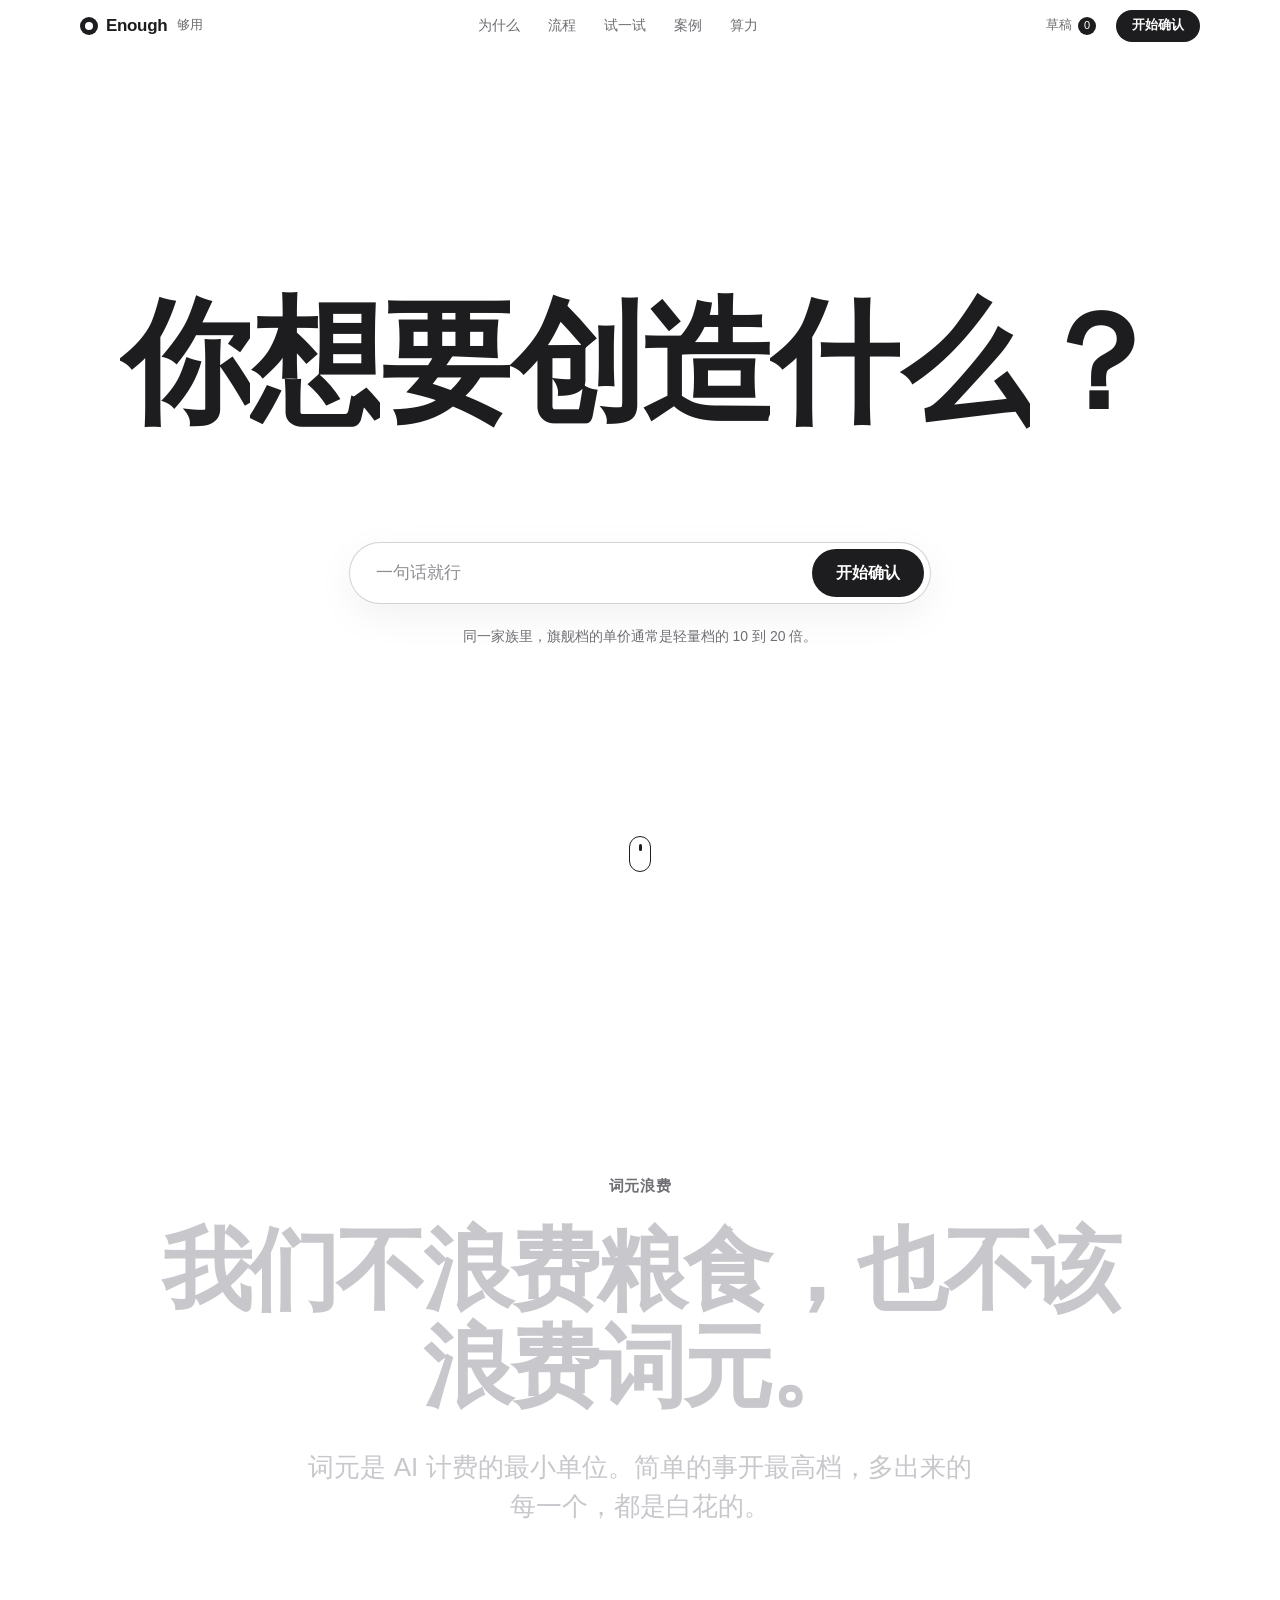
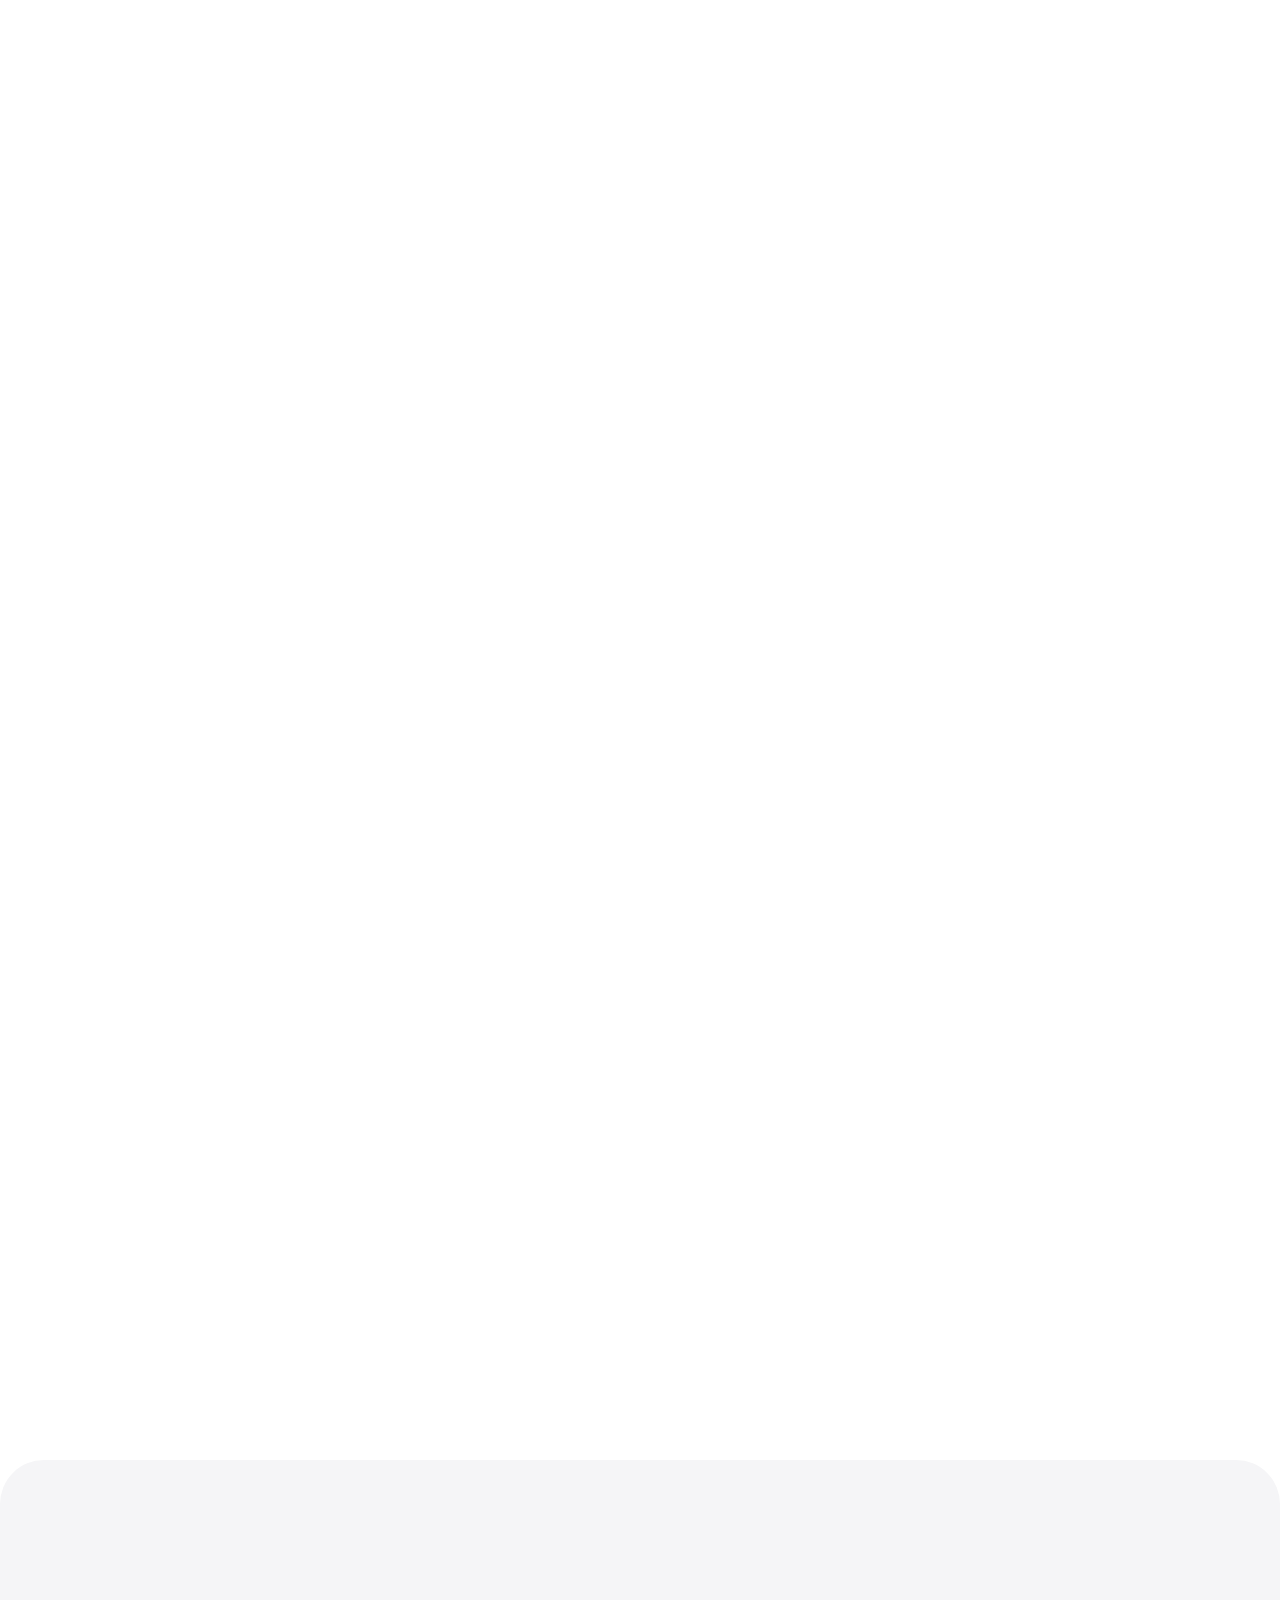
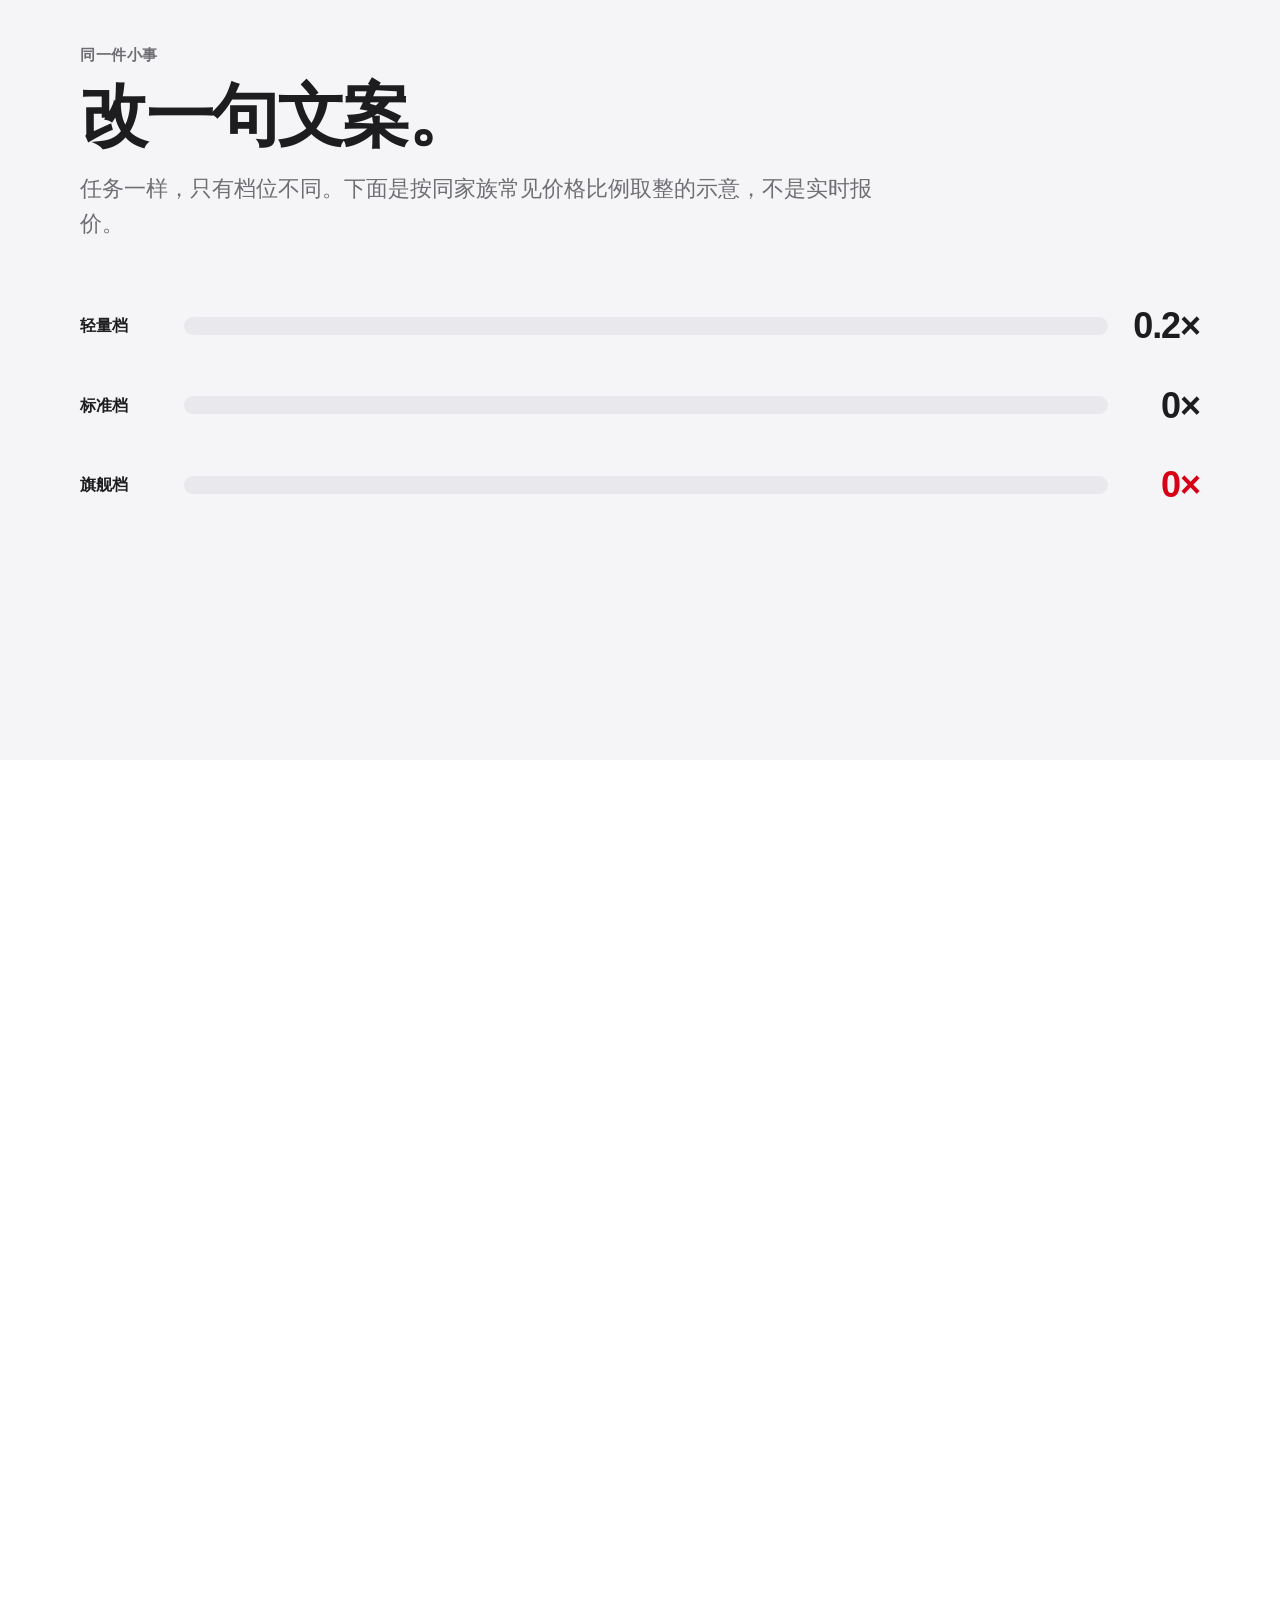
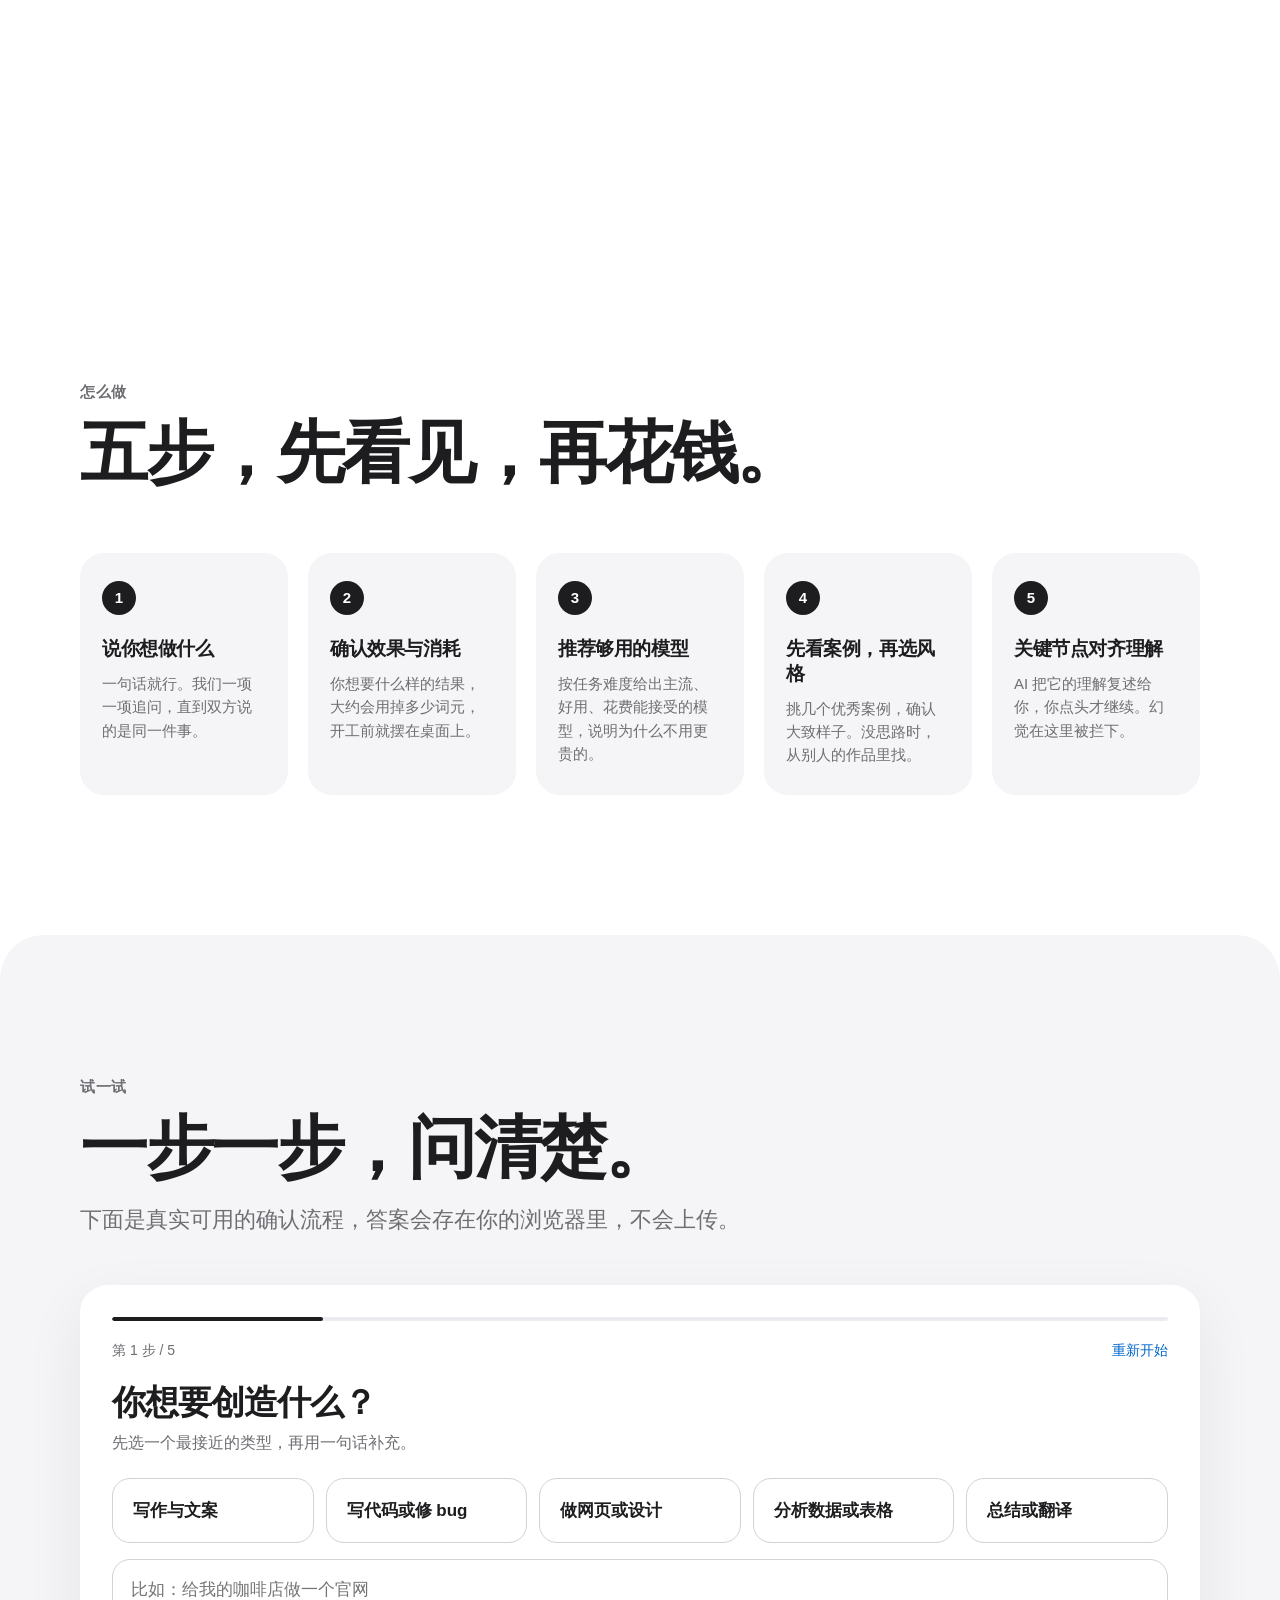
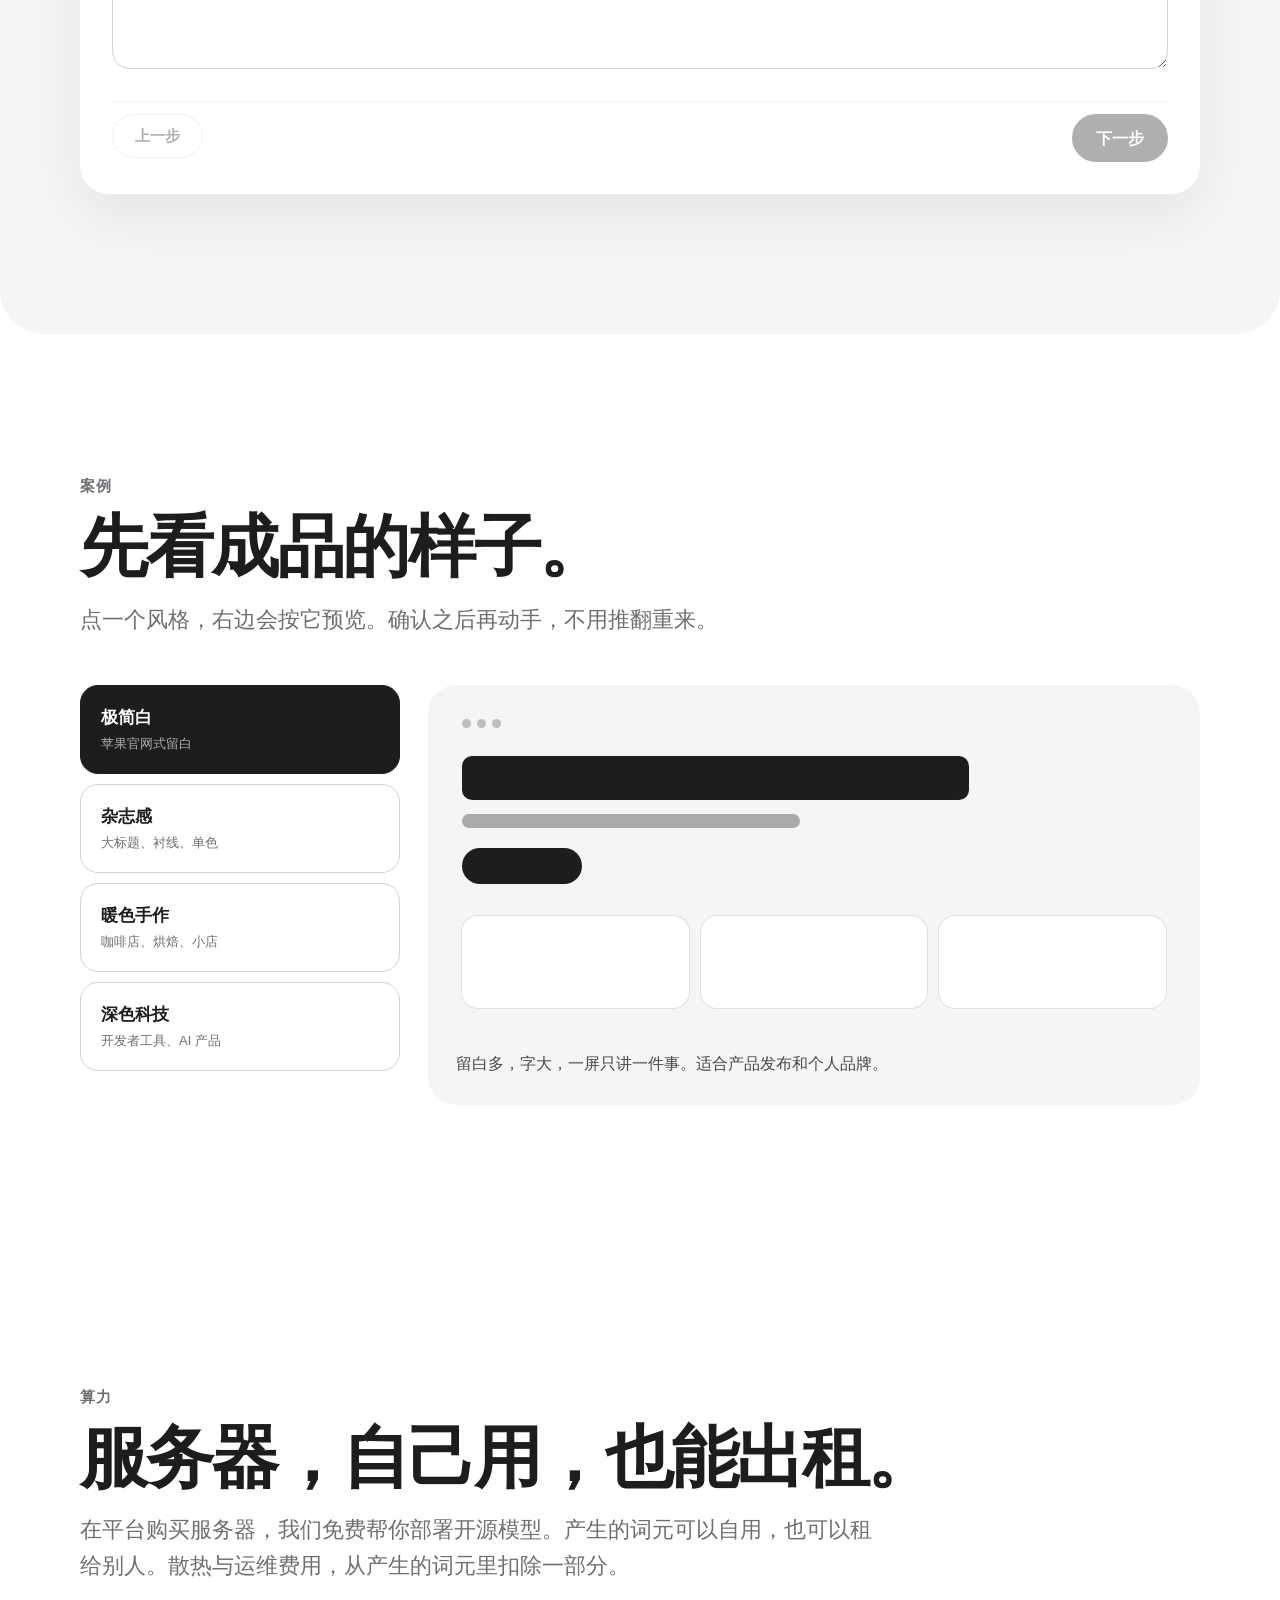
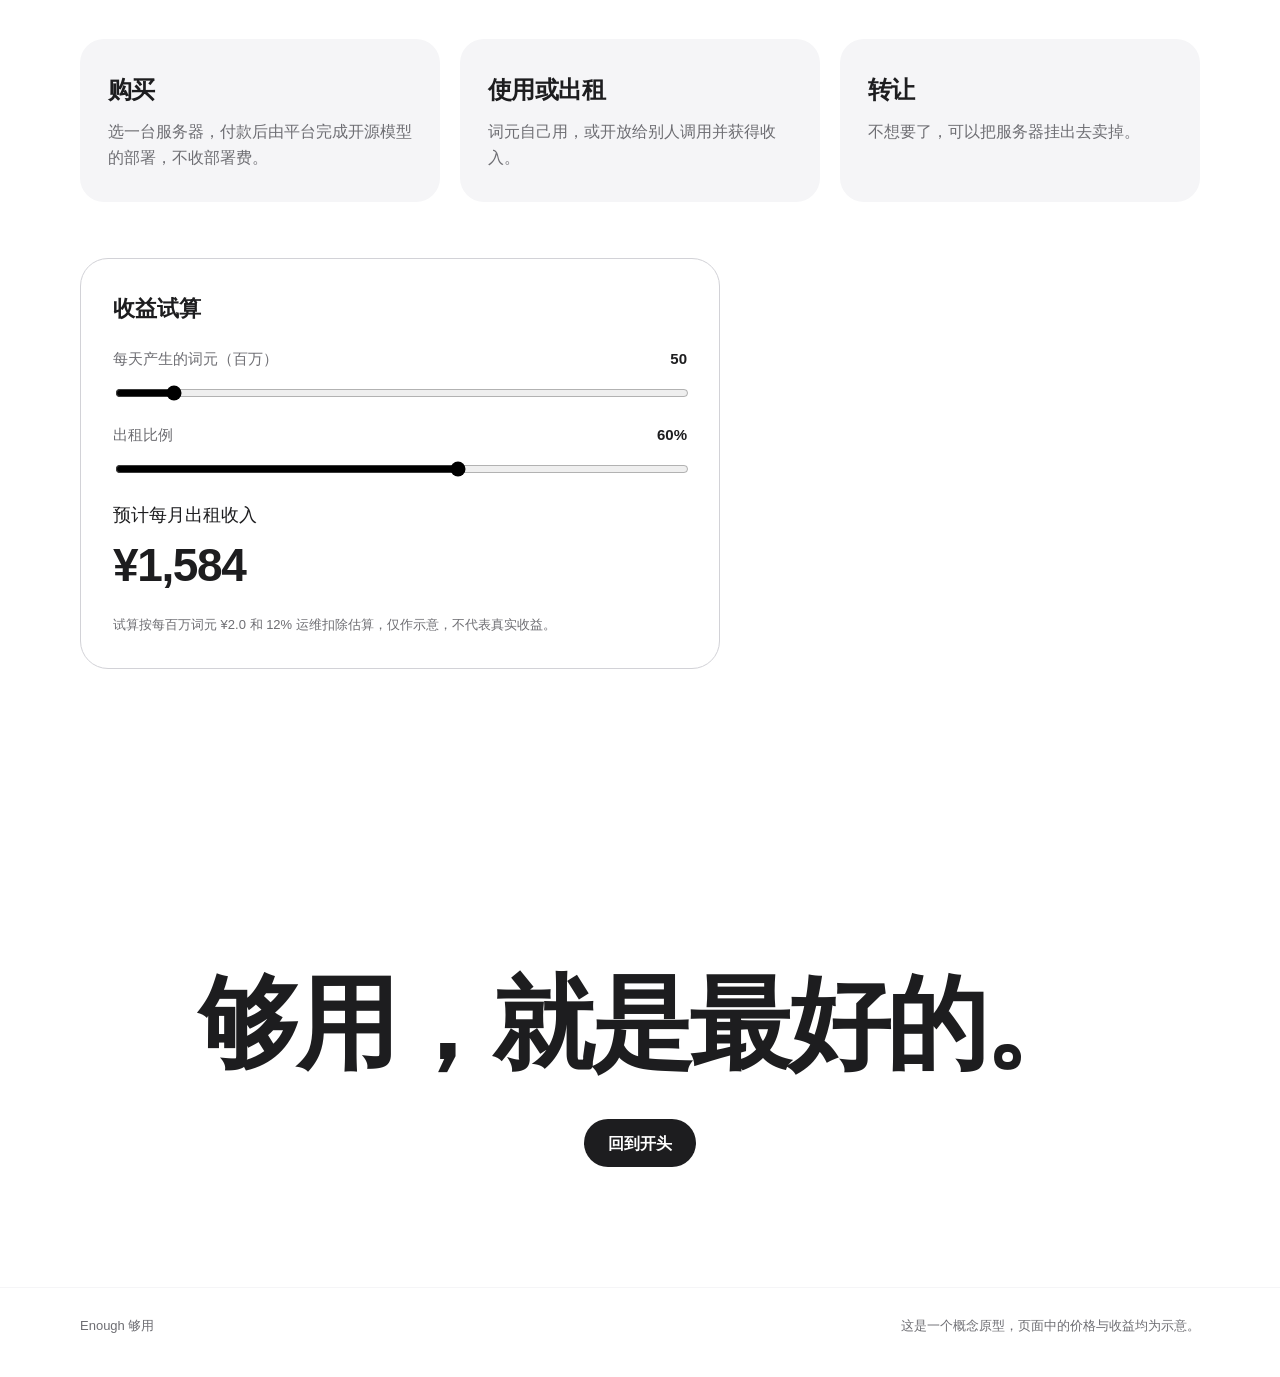
==== index.html @ e3e06c8e "Publish site build Co-Authored-By: Claude Opus 5.5 <noreply@anthropic.com>" ====
<!doctype html>
<html lang="zh-CN">
<head>
<meta charset="utf-8">
<meta name="viewport" content="width=device-width,initial-scale=1,viewport-fit=cover">
<title>Enough 够用 · 先确认，再花词元</title>
<meta name="description" content="Enough 帮 AI 新手在动手之前，把要做的事、效果、消耗和模型一步步对齐，避免词元浪费。">
<meta name="theme-color" content="#ffffff">
<meta property="og:title" content="Enough 够用 · 先确认，再花词元">
<meta property="og:description" content="简单任务不必开最高档。先把想做的事说清楚，再选够用的模型。">
<meta property="og:type" content="website">
<link rel="icon" href="favicon.svg" type="image/svg+xml">
<link rel="stylesheet" href="css/style.css">
</head>
<body>
<a class="skip" href="#main">跳到正文</a>
<div class="curtain" aria-hidden="true"></div>

<header class="nav" id="nav">
  <a class="brand" href="#top" aria-label="Enough 够用，回到顶部"><span class="brand-mark" aria-hidden="true"></span>Enough<small>够用</small></a>
  <nav class="nav-links" aria-label="主导航">
    <a href="#why">为什么</a>
    <a href="#flow">流程</a>
    <a href="#try">试一试</a>
    <a href="#cases">案例</a>
    <a href="#compute">算力</a>
  </nav>
  <div class="nav-actions">
    <button class="btn-ghost" id="openDrawer" type="button" aria-controls="drawer" aria-expanded="false">草稿<span class="badge" id="noteCount" hidden>0</span></button>
    <a class="btn-pill" href="#try" data-goto="try">开始确认</a>
  </div>
</header>

<main id="main">

<section class="hero" id="top">
  <p class="eyebrow hero-in">词元浪费，本可以避免</p>
  <h1 class="ask" id="ask" aria-label="你想要创造什么？">你想要创造什么？</h1>
  <p class="roll hero-in" aria-hidden="true"><span>比如</span><span class="roll-win"><span class="roll-list" id="rollList">
    <span>给咖啡店做一个官网</span><span>写一份周报</span><span>修一个报错的脚本</span><span>整理三小时的会议纪要</span><span>翻译一份合同</span><span>分析一张销售表</span>
  </span></span></p>
  <form class="prompt hero-in" id="heroForm" autocomplete="off">
    <label class="sr" for="heroInput">说说你想创造什么</label>
    <input id="heroInput" type="text" maxlength="60" placeholder="一句话就行">
    <button type="submit" class="btn-solid">开始确认</button>
  </form>
  <p class="fact hero-in">同一家族里，旗舰档的单价通常是轻量档的 10 到 20 倍。</p>
  <a class="cue hero-in" href="#why" data-goto="why" aria-label="向下看为什么"><span></span></a>
</section>

<section class="statement" id="why" aria-labelledby="why-h">
  <div class="statement-pin">
    <p class="eyebrow">词元浪费</p>
    <h2 id="why-h" class="words" data-words>我们不浪费粮食，也不该浪费词元。</h2>
    <p class="statement-sub" data-words>词元是 AI 计费的最小单位。简单的事开最高档，多出来的每一个，都是白花的。</p>
  </div>
</section>

<section class="waste" id="waste" aria-labelledby="waste-h">
  <div class="waste-pin">
    <div class="wrap">
      <p class="eyebrow">同一件小事</p>
      <h2 id="waste-h">改一句文案。</h2>
      <p class="lead">任务一样，只有档位不同。下面是按同家族常见价格比例取整的示意，不是实时报价。</p>
      <div class="bars" role="img" aria-label="改一句文案：轻量档花费 1，标准档约 4，旗舰档约 18">
        <div class="bar-row"><span class="bar-name">轻量档</span><span class="bar-track"><i class="bar-fill" data-v="1"></i></span><b class="bar-num" data-n="1">1×</b></div>
        <div class="bar-row"><span class="bar-name">标准档</span><span class="bar-track"><i class="bar-fill" data-v="4"></i></span><b class="bar-num" data-n="4">4×</b></div>
        <div class="bar-row is-bad"><span class="bar-name">旗舰档</span><span class="bar-track"><i class="bar-fill" data-v="18"></i></span><b class="bar-num" data-n="18">18×</b></div>
      </div>
      <p class="bar-note">对这类简单任务，三档的答案差别很小。账单差别很大。</p>
    </div>
  </div>
</section>

<section class="flow" id="flow" aria-labelledby="flow-h">
  <div class="wrap">
    <p class="eyebrow">怎么做</p>
    <h2 id="flow-h">五步，先看见，再花钱。</h2>
    <ol class="steps">
      <li class="step"><span class="step-n">1</span><h3>说你想做什么</h3><p>一句话就行。我们一项一项追问，直到双方说的是同一件事。</p></li>
      <li class="step"><span class="step-n">2</span><h3>确认效果与消耗</h3><p>你想要什么样的结果，大约会用掉多少词元，开工前就摆在桌面上。</p></li>
      <li class="step"><span class="step-n">3</span><h3>推荐够用的模型</h3><p>按任务难度给出主流、好用、花费能接受的模型，说明为什么不用更贵的。</p></li>
      <li class="step"><span class="step-n">4</span><h3>先看案例，再选风格</h3><p>挑几个优秀案例，确认大致样子。没思路时，从别人的作品里找。</p></li>
      <li class="step"><span class="step-n">5</span><h3>关键节点对齐理解</h3><p>AI 把它的理解复述给你，你点头才继续。幻觉在这里被拦下。</p></li>
    </ol>
  </div>
</section>

<section class="try" id="try" aria-labelledby="try-h">
  <div class="wrap">
    <p class="eyebrow">试一试</p>
    <h2 id="try-h">一步一步，问清楚。</h2>
    <p class="lead">下面是真实可用的确认流程，答案会存在你的浏览器里，不会上传。</p>
    <div class="wizard" id="wizard" aria-live="polite">
      <div class="wz-progress" aria-hidden="true"><i id="wzBar"></i></div>
      <div class="wz-head"><span id="wzStep">第 1 步 / 5</span><button type="button" class="link" id="wzReset">重新开始</button></div>
      <div class="wz-body" id="wzBody"></div>
      <div class="wz-foot">
        <button type="button" class="btn-line" id="wzBack">上一步</button>
        <button type="button" class="btn-solid" id="wzNext">下一步</button>
      </div>
    </div>
  </div>
</section>

<section class="cases" id="cases" aria-labelledby="cases-h">
  <div class="wrap">
    <p class="eyebrow">案例</p>
    <h2 id="cases-h">先看成品的样子。</h2>
    <p class="lead">点一个风格，右边会按它预览。确认之后再动手，不用推翻重来。</p>
    <div class="cases-grid">
      <div class="case-list" role="tablist" aria-label="风格案例">
        <button role="tab" class="case-tab is-on" data-case="apple" aria-selected="true">极简白<small>苹果官网式留白</small></button>
        <button role="tab" class="case-tab" data-case="editorial" aria-selected="false">杂志感<small>大标题、衬线、单色</small></button>
        <button role="tab" class="case-tab" data-case="warm" aria-selected="false">暖色手作<small>咖啡店、烘焙、小店</small></button>
        <button role="tab" class="case-tab" data-case="tech" aria-selected="false">深色科技<small>开发者工具、AI 产品</small></button>
      </div>
      <div class="case-stage" id="caseStage" data-style="apple" role="img" aria-label="所选风格的网页预览">
        <div class="mock"><div class="mock-nav"><i></i><i></i><i></i></div><div class="mock-h"></div><div class="mock-s"></div><div class="mock-btn"></div><div class="mock-cards"><b></b><b></b><b></b></div></div>
        <p class="case-tip" id="caseTip">留白多，字大，一屏只讲一件事。适合产品发布和个人品牌。</p>
      </div>
    </div>
  </div>
</section>

<section class="compute" id="compute" aria-labelledby="compute-h">
  <div class="wrap">
    <p class="eyebrow">算力</p>
    <h2 id="compute-h">服务器，自己用，也能出租。</h2>
    <p class="lead">在平台购买服务器，我们免费帮你部署开源模型。产生的词元可以自用，也可以租给别人。散热与运维费用，从产生的词元里扣除一部分。</p>
    <div class="cards3">
      <article class="card"><h3>购买</h3><p>选一台服务器，付款后由平台完成开源模型的部署，不收部署费。</p></article>
      <article class="card"><h3>使用或出租</h3><p>词元自己用，或开放给别人调用并获得收入。</p></article>
      <article class="card"><h3>转让</h3><p>不想要了，可以把服务器挂出去卖掉。</p></article>
    </div>
    <div class="calc" id="calc">
      <h3>收益试算</h3>
      <label for="calcQty">每天产生的词元（百万）<output id="calcQtyOut">50</output></label>
      <input id="calcQty" type="range" min="5" max="500" step="5" value="50">
      <label for="calcRent">出租比例<output id="calcRentOut">60%</output></label>
      <input id="calcRent" type="range" min="0" max="100" step="5" value="60">
      <p class="calc-res">预计每月出租收入 <b id="calcRes">¥0</b></p>
      <p class="calc-note">试算按每百万词元 ¥2.0 和 12% 运维扣除估算，仅作示意，不代表真实收益。</p>
    </div>
  </div>
</section>

<section class="close" aria-labelledby="close-h">
  <div class="wrap">
    <h2 id="close-h">够用，就是最好的。</h2>
    <a class="btn-solid" href="#top" data-goto="top">回到开头</a>
  </div>
</section>

</main>
<footer class="foot"><div class="wrap"><span>Enough 够用</span><span>这是一个概念原型，页面中的价格与收益均为示意。</span></div></footer>

<aside class="drawer" id="drawer" aria-label="草稿与笔记" aria-hidden="true" hidden>
  <div class="drawer-head"><h3>草稿与笔记</h3><button type="button" class="btn-ghost" id="closeDrawer">关闭</button></div>
  <form id="noteForm" class="note-form"><label class="sr" for="noteText">写下想法</label><textarea id="noteText" rows="3" placeholder="想到什么就记下来，会保存在这个浏览器里"></textarea><button type="submit" class="btn-solid">保存草稿</button></form>
  <ul id="noteList" class="note-list"></ul>
</aside>
<div class="scrim" id="scrim" hidden></div>

<script src="vendor/gsap.min.js"></script>
<script src="vendor/ScrollTrigger.min.js"></script>
<script src="vendor/ScrollToPlugin.min.js"></script>
<script src="js/wizard.js"></script>
<script src="js/app.js"></script>
</body>
</html>
---- css/style.css ----
:root{--bg:#fff;--ink:#1d1d1f;--mute:#6e6e73;--line:#d2d2d7;--soft:#f5f5f7;--blue:#0066cc;--red:#d70015;--green:#1f7a3a;--font:-apple-system,BlinkMacSystemFont,"SF Pro Display","SF Pro Text","Helvetica Neue","PingFang SC","Hiragino Sans GB","Microsoft YaHei","Noto Sans SC",sans-serif;--mono:ui-monospace,SFMono-Regular,"SF Mono",Menlo,Consolas,monospace;--ease:cubic-bezier(.22,.61,.36,1);--wrap:min(1120px, calc(100vw - 48px) );--nav:52px}*,*:before,*:after{box-sizing:border-box}html{-webkit-text-size-adjust:100%;scroll-padding-top:var(--nav)}body{margin:0;background:var(--bg);color:var(--ink);font:400 17px/1.6 var(--font);-webkit-font-smoothing:antialiased;overflow-x:hidden}h1,h2,h3,p,ul,ol,figure{margin:0}ul,ol{padding:0;list-style:none}a{color:inherit;text-decoration:none}button,input,textarea{font:inherit;color:inherit}button{cursor:pointer;background:none;border:0;padding:0}img,svg{display:block;max-width:100%}.wrap{width:var(--wrap);margin-inline:auto}.sr{position:absolute;width:1px;height:1px;overflow:hidden;clip:rect(0 0 0 0);white-space:nowrap}.skip{position:fixed;left:12px;top:-60px;z-index:200;background:var(--ink);color:#fff;padding:10px 16px;border-radius:999px;transition:top .2s}.skip:focus{top:12px}:focus-visible{outline:2px solid var(--blue);outline-offset:3px;border-radius:6px}::selection{background:var(--ink);color:#fff}.eyebrow{font-size:15px;font-weight:600;color:var(--mute);letter-spacing:.04em}.lead{font-size:clamp(18px,2vw,22px);color:var(--mute);max-width:36em}h2{font-size:clamp(34px,5.6vw,68px);line-height:1.08;letter-spacing:-.035em;font-weight:700}.nav{position:fixed;inset:0 0 auto;z-index:60;height:var(--nav);display:flex;align-items:center;justify-content:space-between;padding:0 max(24px,calc((100vw - 1120px)/2));background:#ffffffb8;backdrop-filter:saturate(180%) blur(20px);-webkit-backdrop-filter:saturate(180%) blur(20px);border-bottom:1px solid transparent;transition:border-color .3s,background .3s}.nav.is-scrolled{border-bottom-color:#00000014}.brand{display:flex;align-items:center;gap:8px;font-weight:700;font-size:17px;letter-spacing:-.02em}.brand small{font-weight:500;font-size:13px;color:var(--mute);margin-left:2px}.brand-mark{width:18px;height:18px;border-radius:50%;background:var(--ink);position:relative}.brand-mark:after{content:"";position:absolute;inset:5px;border-radius:50%;background:#fff}.nav-links{display:flex;gap:28px;font-size:14px;color:var(--mute)}.nav-links a{transition:color .2s}.nav-links a:hover{color:var(--ink)}.nav-actions{display:flex;align-items:center;gap:8px}.btn-solid,.btn-pill,.btn-line{display:inline-flex;align-items:center;justify-content:center;border-radius:999px;font-weight:600;transition:transform .25s var(--ease),background .25s,color .25s,box-shadow .25s;white-space:nowrap}.btn-solid{background:var(--ink);color:#fff;padding:0 24px;height:48px;font-size:16px}.btn-solid:hover{background:#000;transform:translateY(-1px);box-shadow:0 8px 24px #0000002e}.btn-solid:active,.btn-pill:active,.btn-line:active{transform:scale(.97)}.btn-pill{background:var(--ink);color:#fff;padding:0 16px;height:32px;font-size:13px}.btn-pill:hover{background:#000}.btn-line{border:1px solid var(--line);padding:0 22px;height:44px;font-size:15px;background:#fff}.btn-line:hover{border-color:var(--ink)}.btn-line[disabled],.btn-solid[disabled]{opacity:.35;pointer-events:none}.btn-ghost{font-size:13px;padding:0 12px;height:32px;border-radius:999px;color:var(--mute);display:inline-flex;align-items:center;gap:6px;transition:background .2s,color .2s}.btn-ghost:hover{background:var(--soft);color:var(--ink)}.badge{min-width:18px;height:18px;border-radius:9px;background:var(--ink);color:#fff;font-size:11px;display:grid;place-items:center;padding:0 5px}.link{color:var(--blue);font-weight:500}.link:hover{text-decoration:underline}.curtain{position:fixed;inset:0;z-index:150;background:#fff;display:grid;place-items:center;pointer-events:none}html:not(.js) .curtain{display:none}.curtain:after{content:"\591f\7528";font-size:clamp(40px,8vw,96px);font-weight:700;letter-spacing:-.04em}@media(max-width:820px){.nav-links{display:none}}.hero{min-height:100svh;display:flex;flex-direction:column;align-items:center;justify-content:center;text-align:center;padding:calc(var(--nav) + 40px) 24px 96px;position:relative;overflow:hidden}.hero-inner{display:flex;flex-direction:column;align-items:center;will-change:transform,opacity}.hero .eyebrow{margin-bottom:20px}.ask{font-size:clamp(32px,10.5vw,148px);line-height:1.05;letter-spacing:-.05em;font-weight:700;display:flex;flex-wrap:wrap;justify-content:center}.mask{display:inline-block;overflow:hidden;padding:.06em .01em .14em;margin:-.06em 0 -.14em}.ch{display:inline-block;will-change:transform}.roll{margin-top:28px;font-size:clamp(18px,2.3vw,26px);color:var(--mute);display:flex;gap:.6em;align-items:center;justify-content:center}.roll-win{display:inline-block;height:1.6em;overflow:hidden;text-align:left;min-width:11em}.roll-list{display:flex;flex-direction:column}.roll-list span{height:1.6em;line-height:1.6em;color:var(--ink);font-weight:500;white-space:nowrap}.prompt{margin-top:40px;display:flex;align-items:center;gap:8px;width:min(580px,100%);padding:6px 6px 6px 24px;background:#fff;border-radius:999px;box-shadow:0 0 0 1px var(--line),0 12px 40px #0000000f;transition:box-shadow .3s}.prompt:focus-within{box-shadow:0 0 0 2px var(--ink),0 16px 48px #0000001a}.prompt input{flex:1;min-width:0;border:0;outline:0;background:transparent;font-size:17px;height:44px}.prompt input::placeholder{color:#8d8d92}.fact{margin-top:22px;font-size:14px;color:var(--mute)}.cue{position:absolute;bottom:28px;left:50%;width:22px;height:36px;margin-left:-11px;border:1.5px solid var(--ink);border-radius:12px;opacity:.5}.cue span{position:absolute;left:50%;top:7px;width:3px;height:7px;margin-left:-1.5px;border-radius:2px;background:var(--ink);animation:cue 1.8s var(--ease) infinite}@keyframes cue{0%{transform:translateY(0);opacity:1}70%{transform:translateY(12px);opacity:0}to{opacity:0}}.statement{height:100svh;display:grid;place-items:center;text-align:center;padding:0 24px}.statement .eyebrow{margin-bottom:24px}.statement h2{font-size:clamp(34px,7vw,92px);max-width:11em;margin-inline:auto}.statement-sub{margin:32px auto 0;font-size:clamp(18px,2.2vw,26px);max-width:26em;line-height:1.5;font-weight:500}.w{display:inline-block;color:#c7c7cc;transition:none;white-space:pre-wrap}html:not(.js) .w{color:var(--ink)}.waste{min-height:100svh;display:grid;align-items:center;padding:96px 0;background:var(--soft);border-radius:44px 44px 0 0}.waste h2{margin:12px 0 18px}.bars{margin-top:56px;display:grid;gap:22px}.bar-row{display:grid;grid-template-columns:84px 1fr 72px;align-items:center;gap:20px}.bar-name{font-size:16px;font-weight:600}.bar-track{height:18px;border-radius:9px;background:#e8e8ed;overflow:hidden;display:block}.bar-fill{display:block;height:100%;border-radius:9px;background:var(--ink);transform-origin:left;transform:scaleX(var(--s,1));width:100%}.bar-row.is-bad .bar-fill{background:var(--red)}.bar-num{font-size:clamp(24px,3vw,36px);letter-spacing:-.03em;text-align:right;font-variant-numeric:tabular-nums}.bar-row.is-bad .bar-num{color:var(--red)}.bar-note{margin-top:36px;font-size:17px;color:var(--mute)}@media(max-width:640px){.bar-row{grid-template-columns:60px 1fr 54px;gap:12px}.roll{flex-direction:column;gap:0}.roll-win{text-align:center}.prompt{padding-left:18px}.prompt .btn-solid{padding:0 16px}}.flow,.try,.cases,.compute{padding:140px 0}.flow h2,.try h2,.cases h2,.compute h2{margin:12px 0 18px}.steps{margin-top:64px;display:grid;grid-template-columns:repeat(5,1fr);gap:20px}.step{padding:28px 22px;border-radius:24px;background:var(--soft);transition:transform .35s var(--ease),box-shadow .35s}.step:hover{transform:translateY(-4px);box-shadow:0 16px 40px #00000014}.step-n{display:grid;place-items:center;width:34px;height:34px;border-radius:50%;background:var(--ink);color:#fff;font-weight:700;font-size:15px;margin-bottom:22px}.step h3{font-size:19px;line-height:1.3;letter-spacing:-.02em;margin-bottom:10px}.step p{font-size:15px;color:var(--mute);line-height:1.55}.try{background:var(--soft);border-radius:44px}.wizard{margin-top:48px;background:#fff;border-radius:28px;padding:32px;box-shadow:0 20px 60px #00000012;min-height:420px;display:flex;flex-direction:column}.wz-progress{height:4px;background:#ececf0;border-radius:2px;overflow:hidden}.wz-progress i{display:block;height:100%;width:20%;background:var(--ink);border-radius:2px;transition:width .5s var(--ease)}.wz-head{display:flex;justify-content:space-between;margin:18px 0 8px;font-size:14px;color:var(--mute)}.wz-body{flex:1;padding:12px 0 24px}.wz-body h3{font-size:clamp(24px,3vw,34px);letter-spacing:-.03em;line-height:1.2;margin-bottom:8px}.wz-body .hint{color:var(--mute);margin-bottom:22px;font-size:16px}.opts{display:grid;grid-template-columns:repeat(auto-fit,minmax(200px,1fr));gap:12px}.opt{text-align:left;padding:18px 20px;border-radius:18px;border:1.5px solid var(--line);background:#fff;transition:border-color .2s,transform .2s var(--ease),background .2s}.opt:hover{border-color:var(--ink);transform:translateY(-2px)}.opt[aria-pressed=true]{border-color:var(--ink);background:var(--ink);color:#fff}.opt b{display:block;font-size:17px}.opt small{display:block;margin-top:4px;font-size:13px;opacity:.7}.wz-text{margin-top:16px;width:100%;border:1.5px solid var(--line);border-radius:18px;padding:16px 18px;min-height:110px;resize:vertical;outline:0;font-size:17px}.wz-text:focus{border-color:var(--ink)}.result{display:grid;gap:14px}.res-card{padding:20px 22px;border-radius:20px;background:var(--soft)}.res-card h4{margin:0 0 6px;font-size:14px;color:var(--mute);font-weight:600}.res-card p,.res-card li{font-size:17px}.res-card ul{display:grid;gap:6px}.res-big{font-size:clamp(26px,3.4vw,40px);font-weight:700;letter-spacing:-.03em}.confirm{display:flex;gap:10px;align-items:flex-start;padding:16px 18px;border:1.5px dashed var(--line);border-radius:18px}.confirm input{margin-top:5px;width:18px;height:18px;accent-color:#000}.wz-foot{display:flex;justify-content:space-between;gap:12px;padding-top:12px;border-top:1px solid var(--soft)}.cases-grid{margin-top:48px;display:grid;grid-template-columns:320px 1fr;gap:28px;align-items:stretch}.case-list{display:grid;gap:10px;align-content:start}.case-tab{text-align:left;padding:18px 20px;border-radius:18px;border:1.5px solid var(--line);font-weight:600;font-size:17px;transition:all .25s var(--ease)}.case-tab small{display:block;font-weight:400;color:var(--mute);font-size:13px;margin-top:3px}.case-tab:hover{border-color:var(--ink)}.case-tab.is-on{background:var(--ink);color:#fff;border-color:var(--ink)}.case-tab.is-on small{color:#aaa}.case-stage{border-radius:28px;padding:28px;min-height:420px;display:flex;flex-direction:column;justify-content:space-between;transition:background .6s var(--ease),color .6s var(--ease);background:#f5f5f7;color:#1d1d1f;--mb:#1d1d1f;--mc:#fff}.case-stage[data-style=editorial]{background:#efe9dd;color:#111;--mb:#111;--mc:#f8f4ea}.case-stage[data-style=warm]{background:#f6e3cf;color:#4a2c17;--mb:#b4531f;--mc:#fff7ee}.case-stage[data-style=tech]{background:#0b0b0d;color:#f2f2f5;--mb:#f2f2f5;--mc:#17171b}.mock{flex:1;display:grid;align-content:start;gap:14px;padding:6px}.mock-nav{display:flex;gap:6px;margin-bottom:14px}.mock-nav i{width:9px;height:9px;border-radius:50%;background:var(--mb);opacity:.25}.mock-h{height:44px;width:72%;border-radius:10px;background:var(--mb);transition:width .6s var(--ease),border-radius .6s}.case-stage[data-style=editorial] .mock-h{height:64px;width:90%;border-radius:2px}.case-stage[data-style=warm] .mock-h{border-radius:30px;width:60%}.mock-s{height:14px;width:48%;border-radius:7px;background:var(--mb);opacity:.35}.mock-btn{height:36px;width:120px;border-radius:999px;background:var(--mb);margin-top:6px}.case-stage[data-style=editorial] .mock-btn{border-radius:0}.mock-cards{display:grid;grid-template-columns:repeat(3,1fr);gap:12px;margin-top:18px}.mock-cards b{height:92px;border-radius:16px;background:var(--mc);box-shadow:0 0 0 1px #8080802e}.case-stage[data-style=editorial] .mock-cards b{border-radius:0}.case-tip{font-size:16px;opacity:.8;max-width:34em}.cards3{margin:56px 0;display:grid;grid-template-columns:repeat(3,1fr);gap:20px}.card{padding:32px 28px;border-radius:24px;background:var(--soft);transition:transform .35s var(--ease),box-shadow .35s}.card:hover{transform:translateY(-4px);box-shadow:0 16px 40px #00000014}.card h3{font-size:24px;letter-spacing:-.025em;margin-bottom:10px}.card p{color:var(--mute);font-size:16px}.calc{padding:32px;border-radius:28px;border:1.5px solid var(--line);display:grid;gap:12px;max-width:640px}.calc h3{font-size:22px}.calc label{display:flex;justify-content:space-between;font-size:15px;color:var(--mute);margin-top:8px}.calc output{color:var(--ink);font-weight:600}.calc input[type=range]{width:100%;accent-color:#000}.calc-res{font-size:18px;margin-top:10px}.calc-res b{font-size:clamp(30px,4vw,46px);letter-spacing:-.03em;display:block}.calc-note{font-size:13px;color:var(--mute)}.close{padding:160px 0 120px;text-align:center}.close h2{font-size:clamp(40px,8vw,104px);margin-bottom:40px}.foot{padding:28px 0 40px;font-size:13px;color:var(--mute);border-top:1px solid var(--soft)}.foot .wrap{display:flex;justify-content:space-between;gap:16px;flex-wrap:wrap}.drawer{position:fixed;top:0;right:0;bottom:0;width:min(420px,100vw);background:#fff;z-index:90;padding:24px;display:flex;flex-direction:column;gap:16px;box-shadow:none;visibility:hidden;transform:translate(100%);transition:transform .45s var(--ease),visibility 0s .45s,box-shadow 0s .45s}.drawer.is-open{transform:none;visibility:visible;box-shadow:-20px 0 60px #0000001f;transition:transform .45s var(--ease),visibility 0s,box-shadow 0s}.drawer[hidden]{display:flex}.drawer-head{display:flex;justify-content:space-between;align-items:center}.drawer-head h3{font-size:22px}.note-form{display:grid;gap:10px}.note-form textarea{border:1.5px solid var(--line);border-radius:16px;padding:12px 14px;resize:vertical;outline:0}.note-form textarea:focus{border-color:var(--ink)}.note-list{overflow:auto;display:grid;gap:10px;align-content:start}.note-list li{padding:14px 16px;border-radius:16px;background:var(--soft);font-size:15px;display:grid;gap:6px}.note-list time{font-size:12px;color:var(--mute)}.note-list button{justify-self:end;font-size:13px;color:var(--red)}.scrim{position:fixed;inset:0;background:#00000040;z-index:80;opacity:0;transition:opacity .3s}.scrim.is-on{opacity:1}@media(max-width:980px){.steps{grid-template-columns:1fr 1fr}.cases-grid,.cards3{grid-template-columns:1fr}}@media(max-width:560px){.steps{grid-template-columns:1fr}.wizard{padding:22px}.flow,.try,.cases,.compute{padding:96px 0}.try{border-radius:28px}}@media(prefers-reduced-motion:reduce){*,*:before,*:after{animation-duration:.01ms!important;animation-iteration-count:1!important;transition-duration:.01ms!important;scroll-behavior:auto!important}}@media(max-width:640px){.prompt input{font-size:16px}.fact{padding:0 8px}.hero{padding-bottom:88px}}
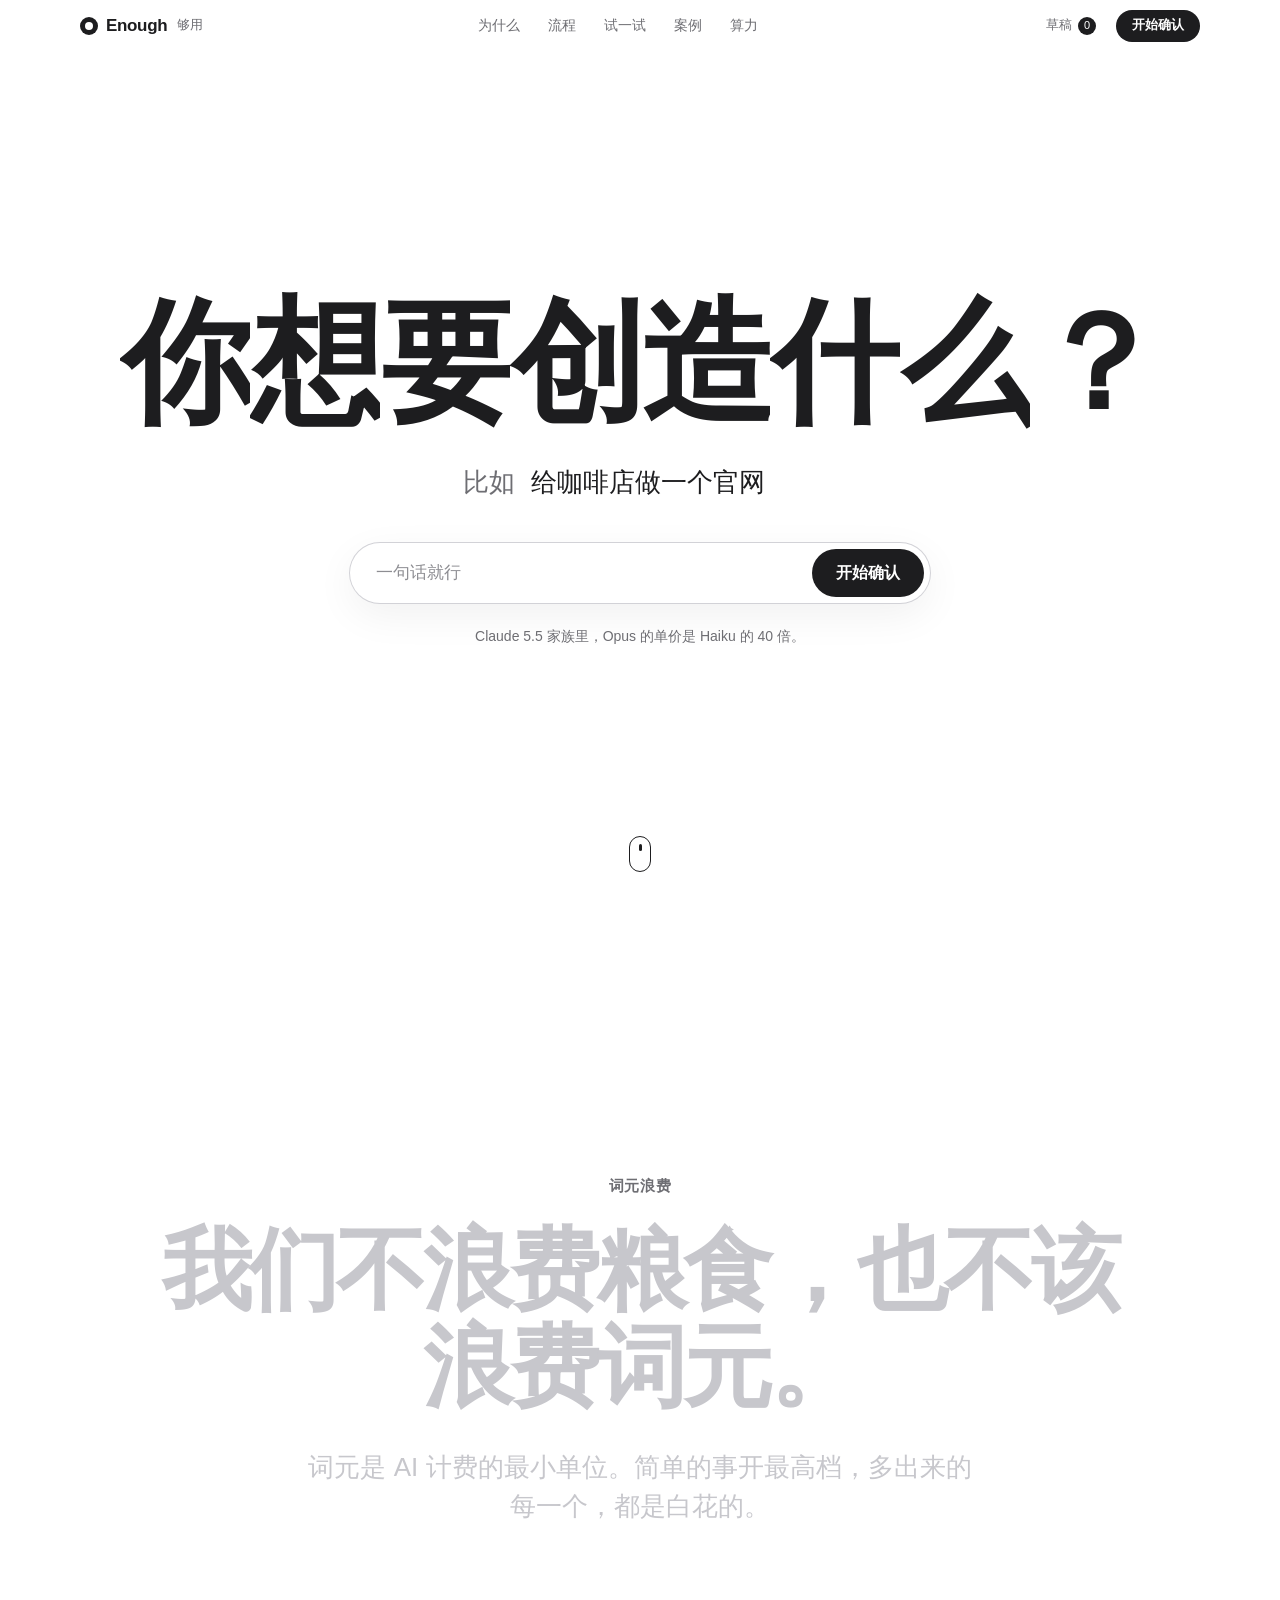
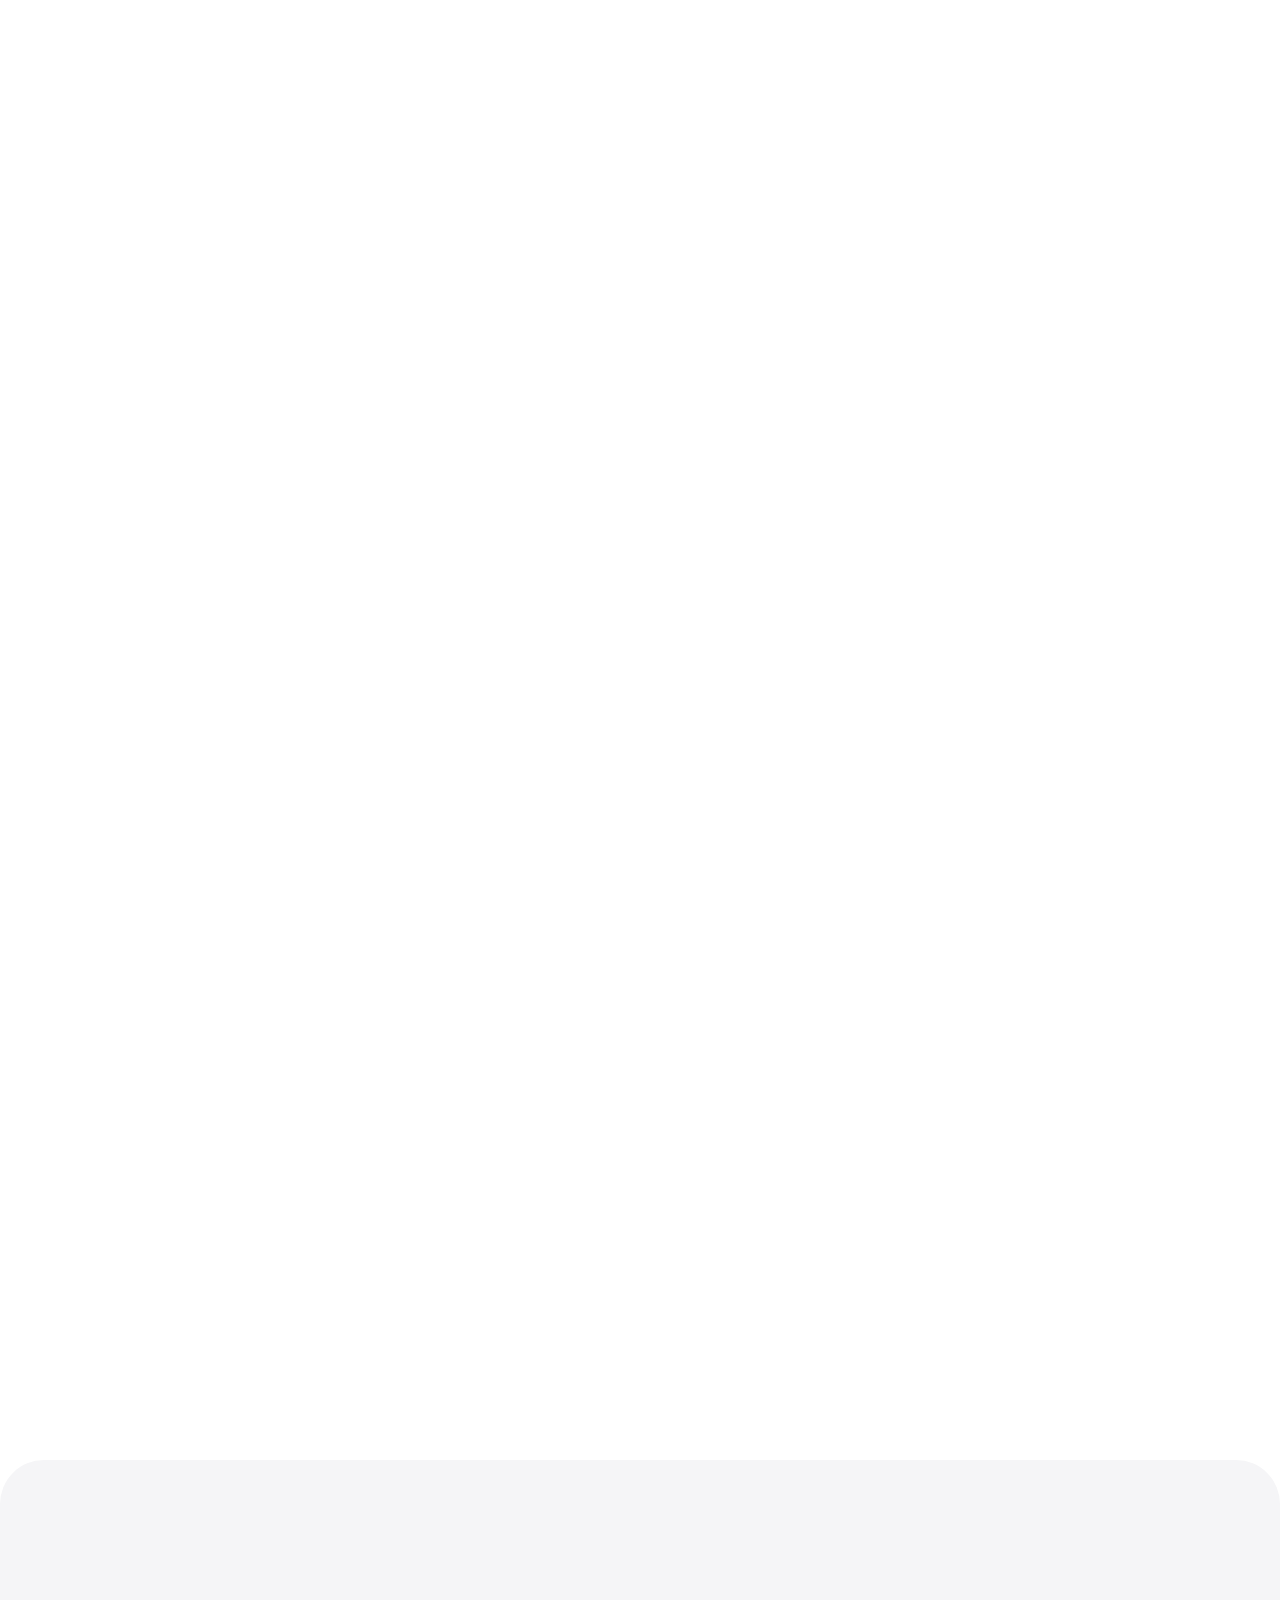
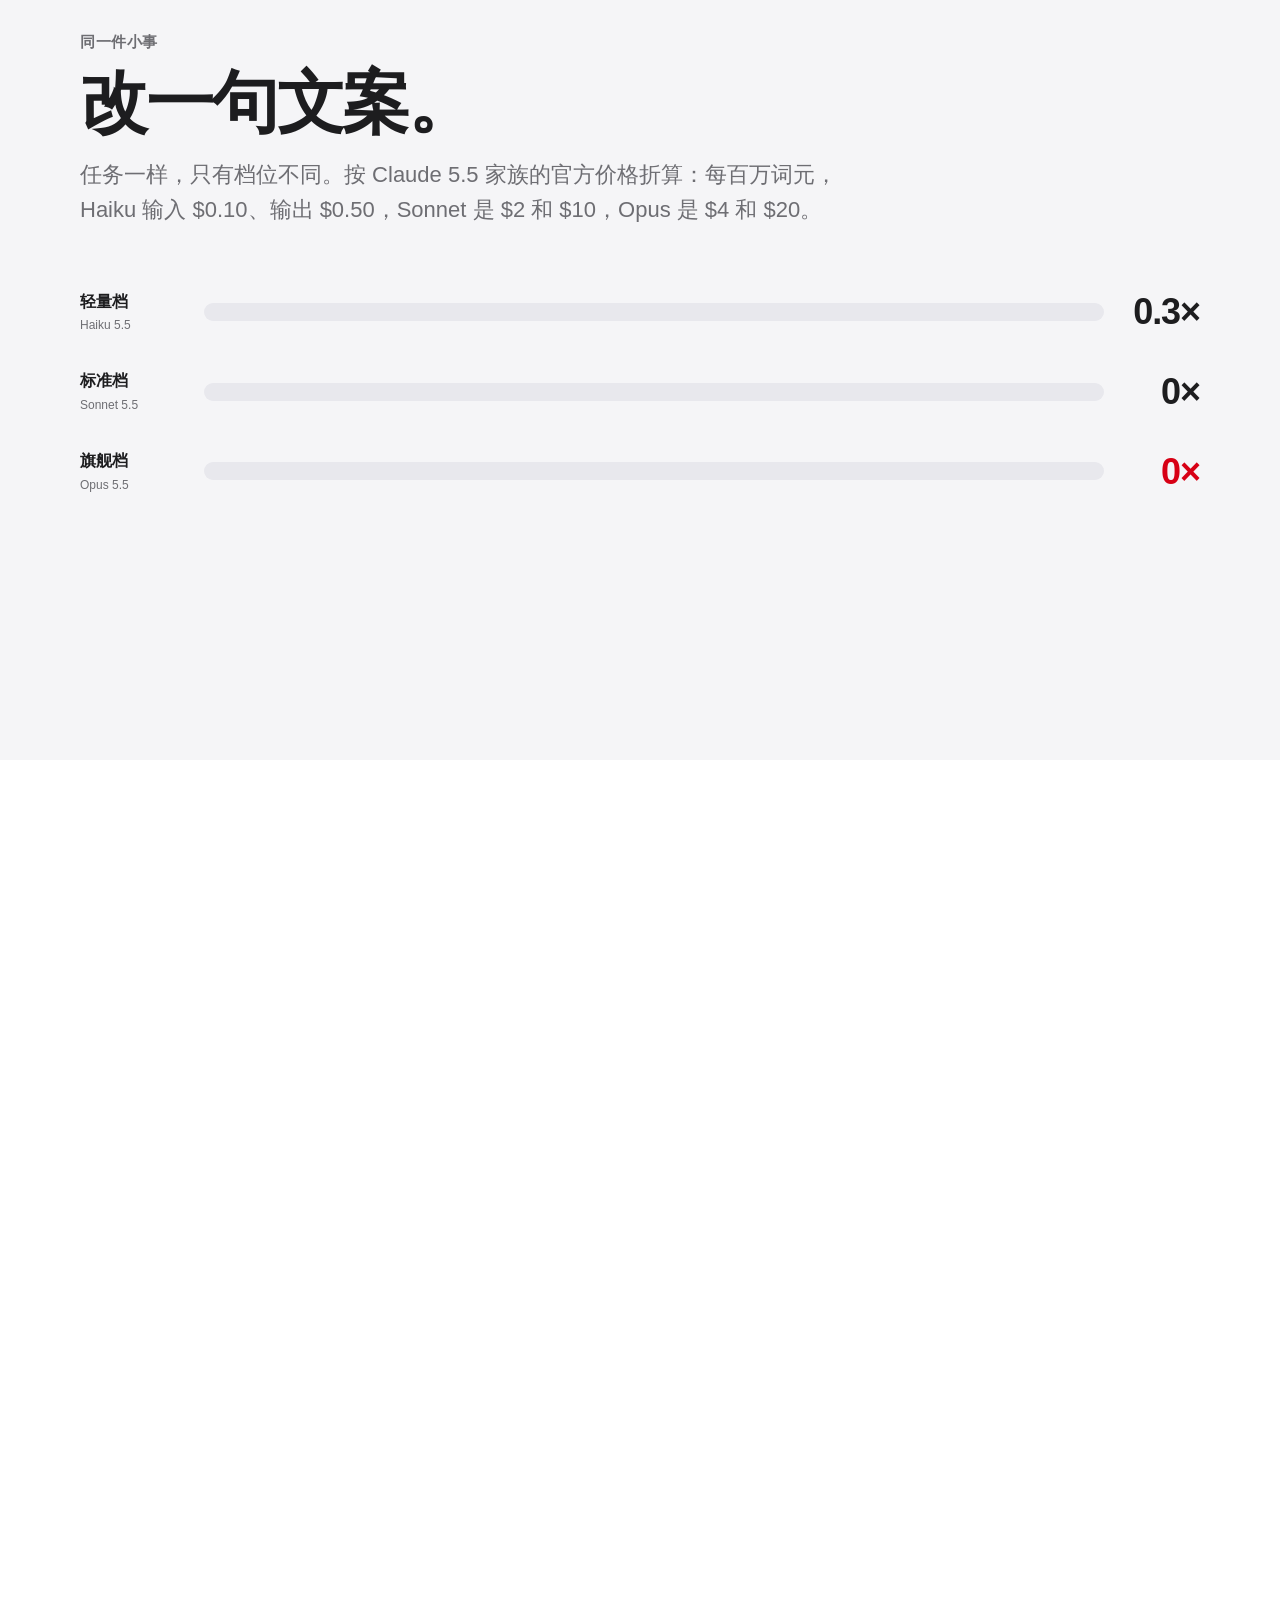
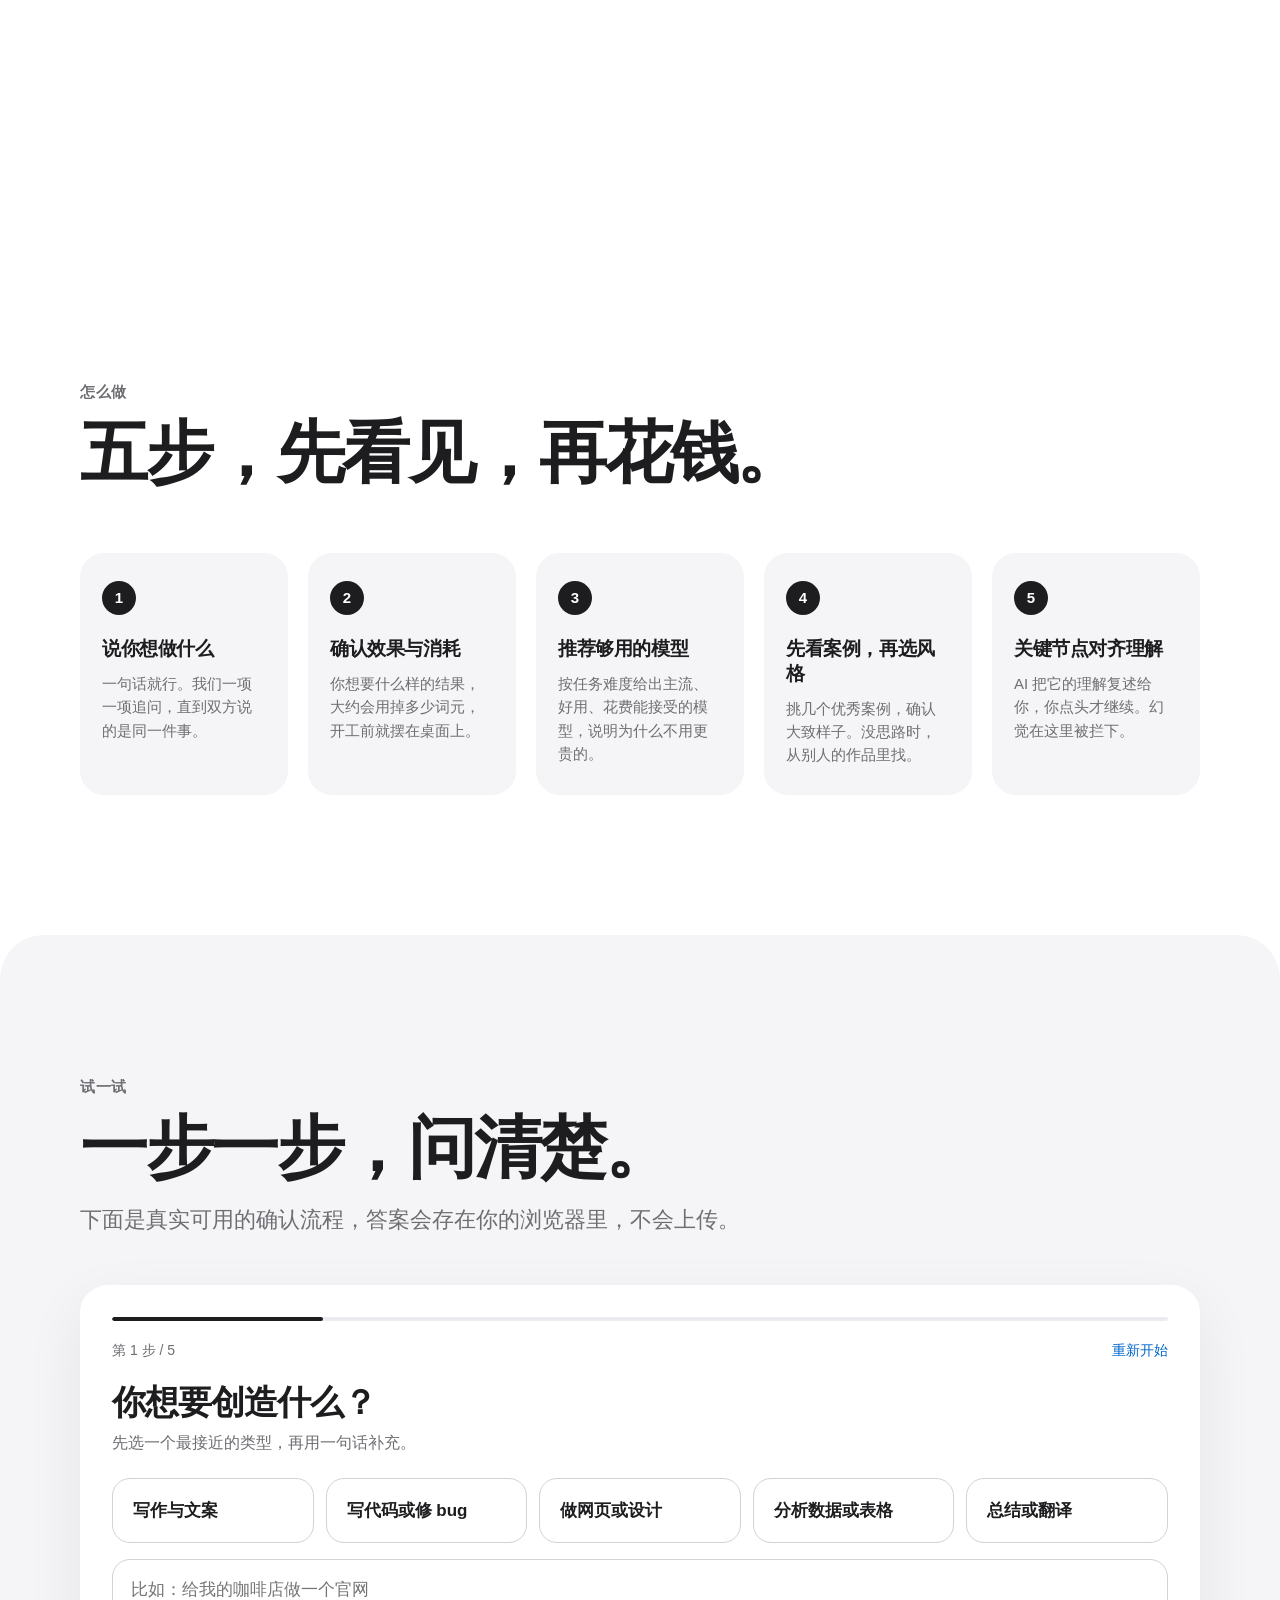
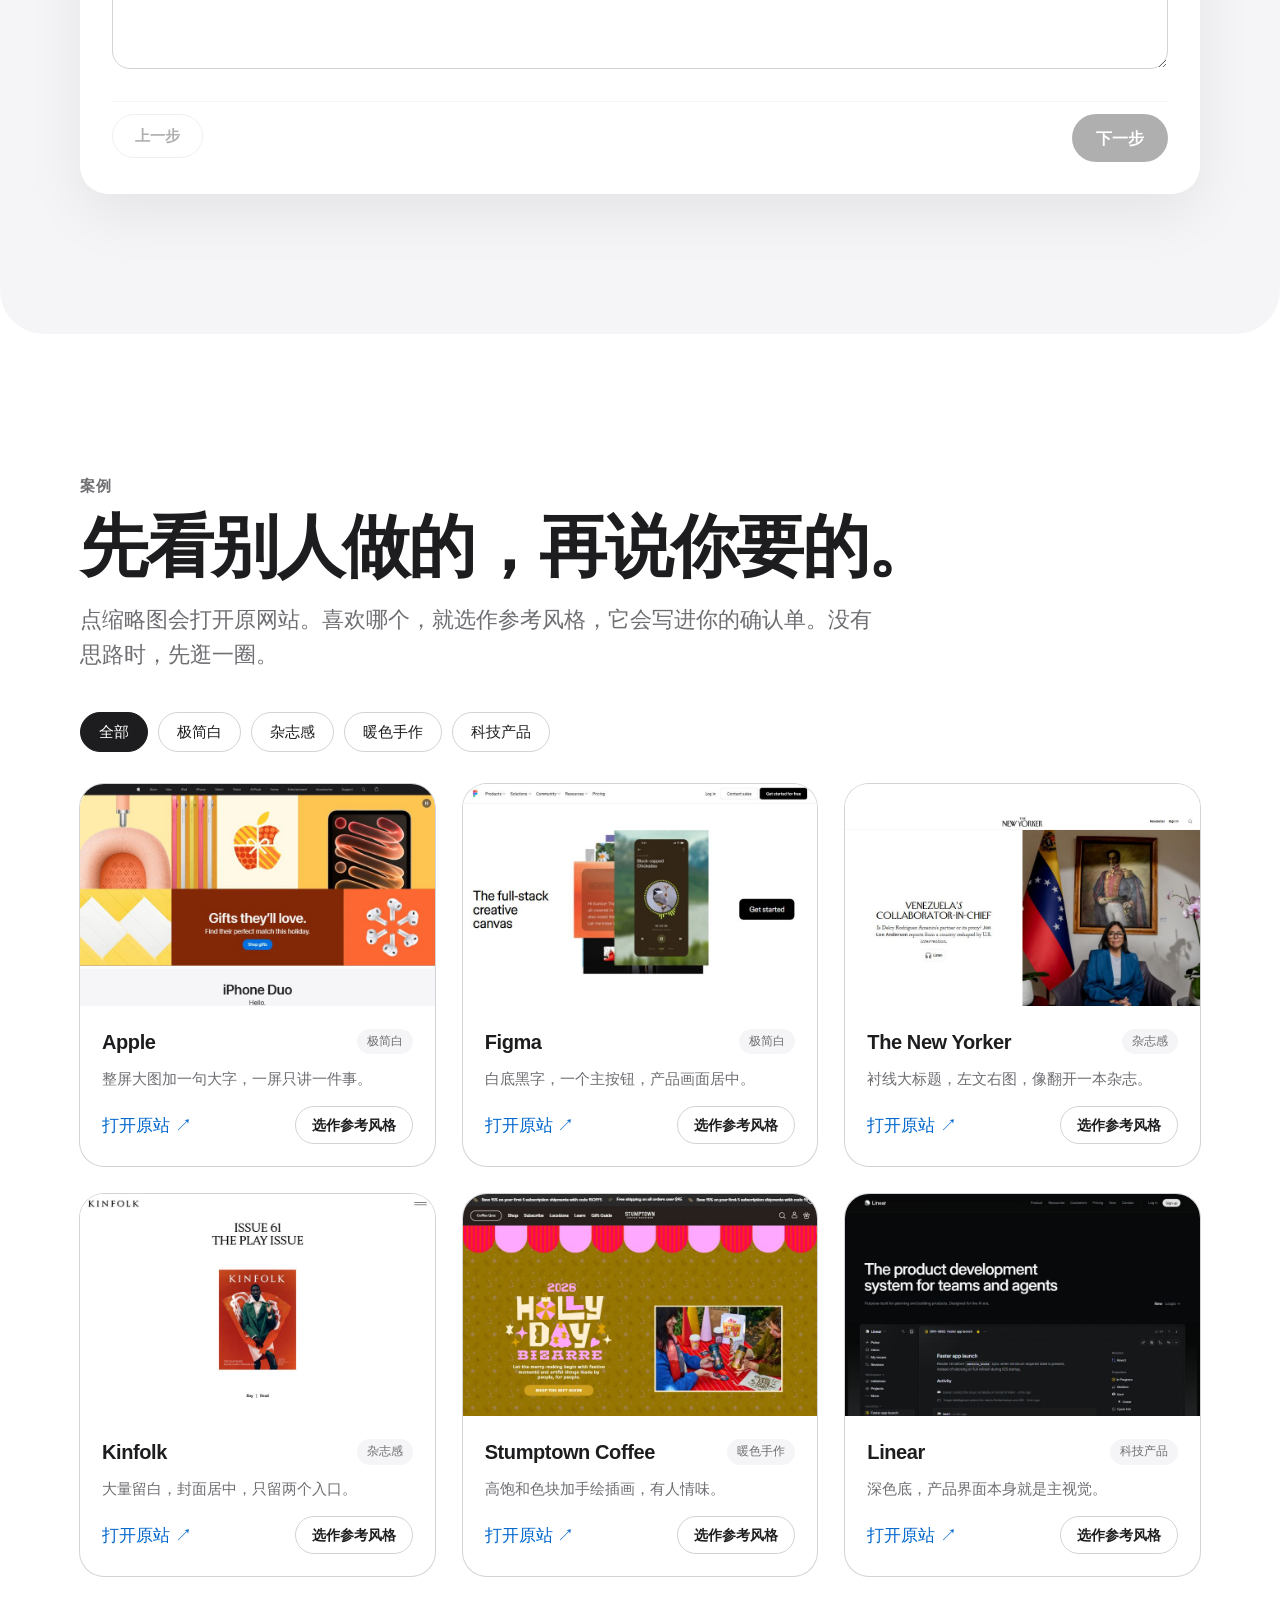
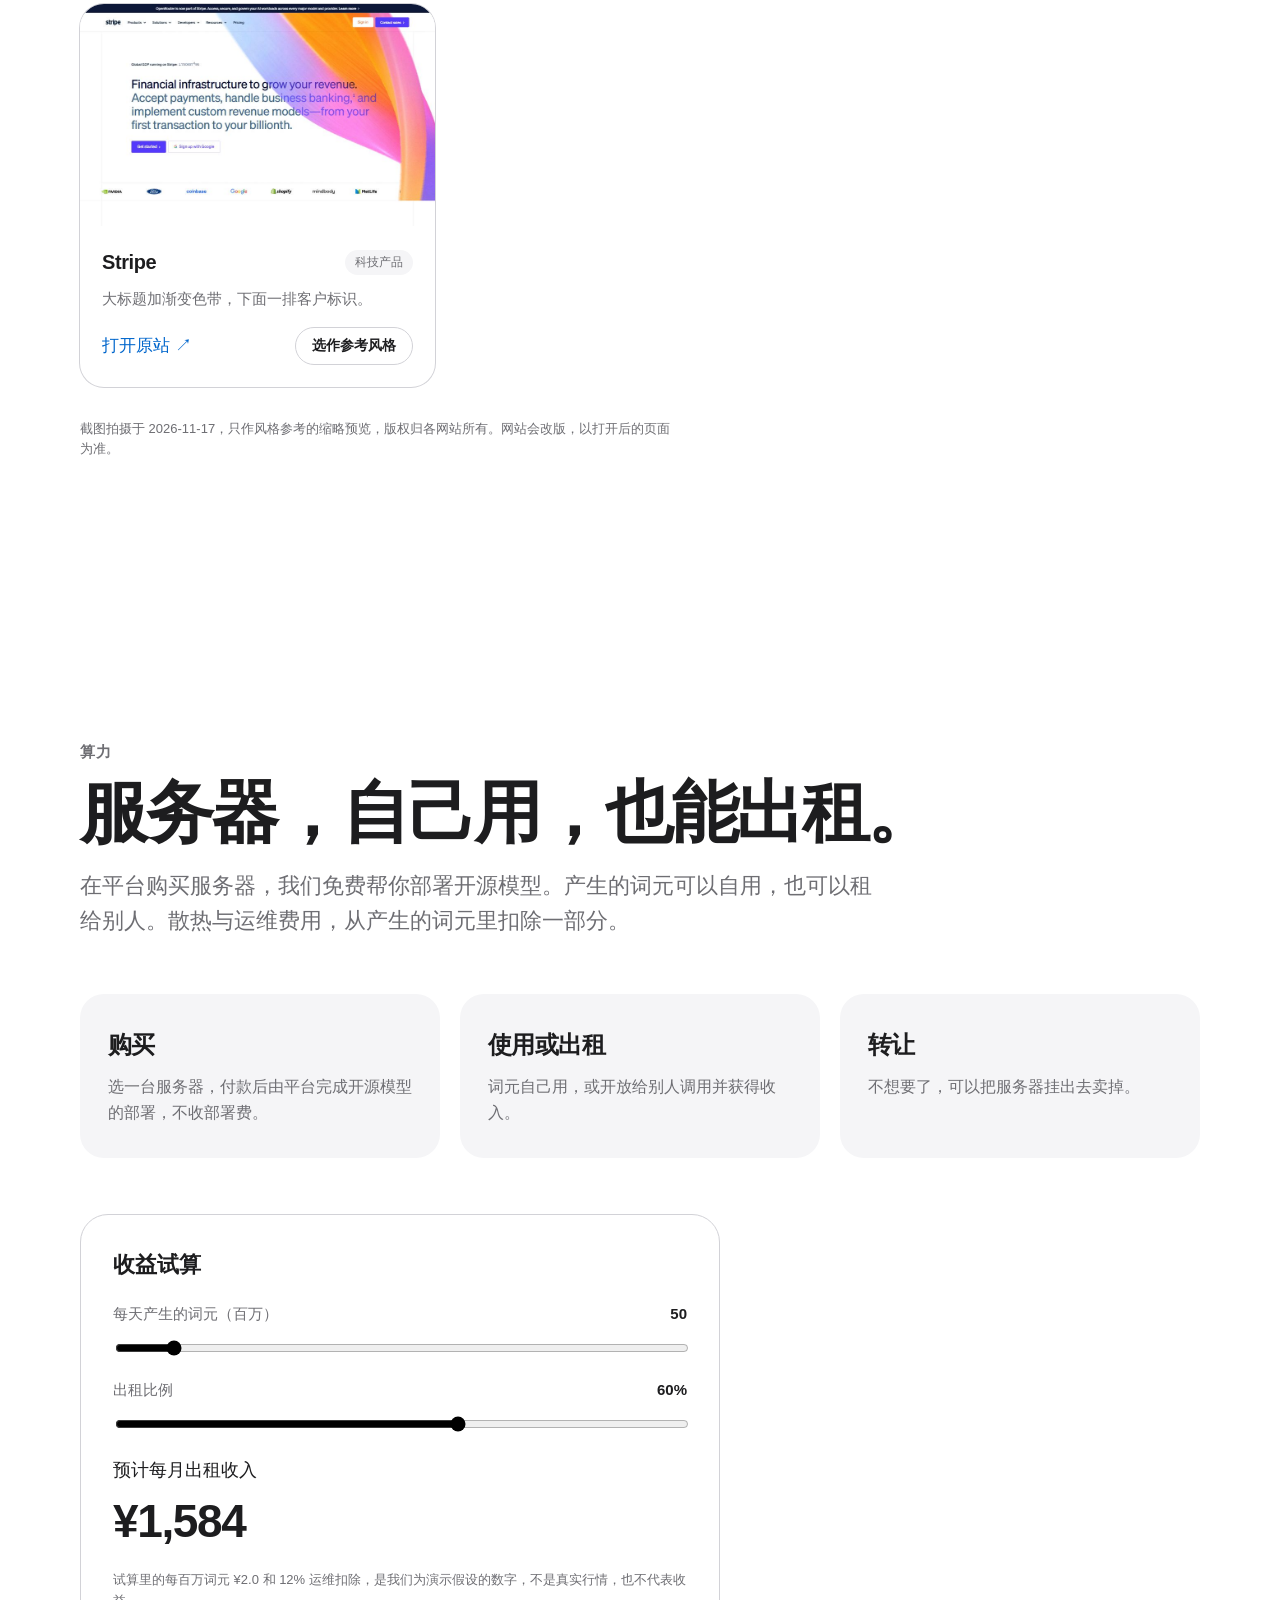
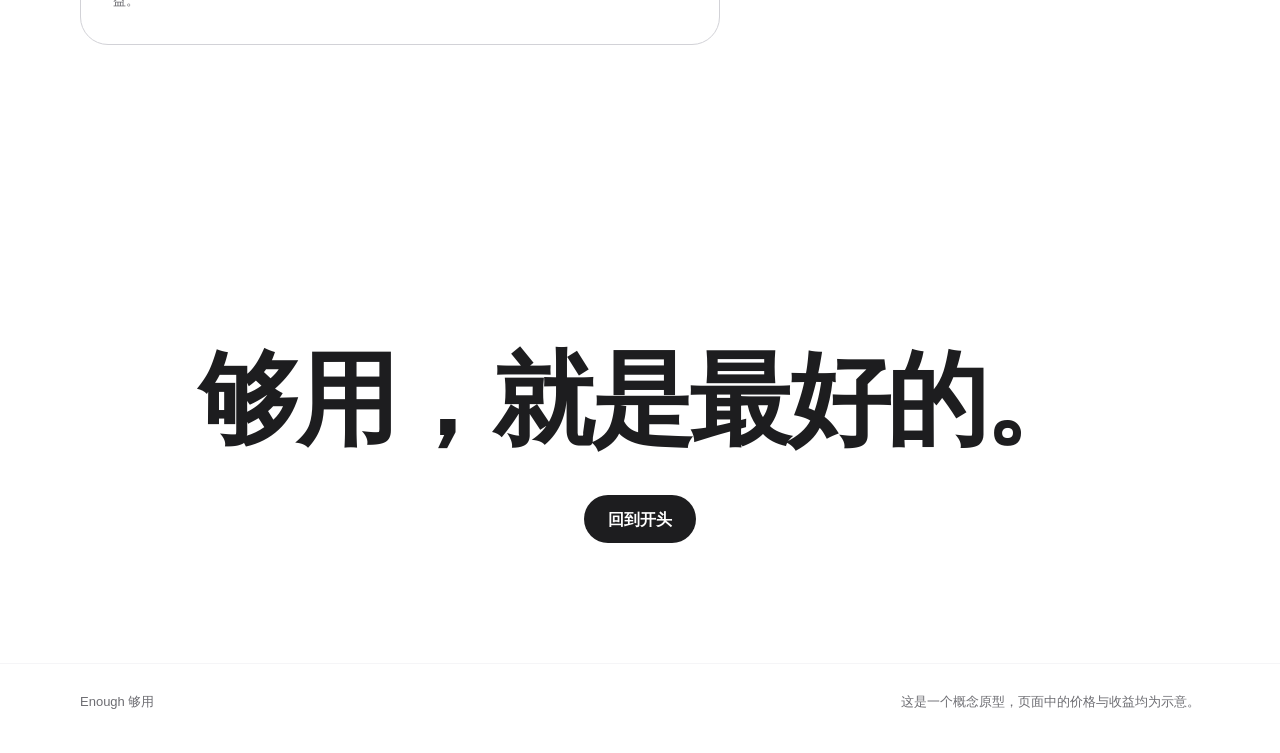
==== commit f00c842f: "Update site: real case links, official price data Co-Authored-By: Claude Opus 5.5 <noreply@anthropic" ====
--- a/index.html
+++ b/index.html
@@ -44,7 +44,7 @@
     <input id="heroInput" type="text" maxlength="60" placeholder="一句话就行">
     <button type="submit" class="btn-solid">开始确认</button>
   </form>
-  <p class="fact hero-in">同一家族里，旗舰档的单价通常是轻量档的 10 到 20 倍。</p>
+  <p class="fact hero-in">Claude 5.5 家族里，Opus 的单价是 Haiku 的 40 倍。</p>
   <a class="cue hero-in" href="#why" data-goto="why" aria-label="向下看为什么"><span></span></a>
 </section>
 
@@ -61,13 +61,13 @@
     <div class="wrap">
       <p class="eyebrow">同一件小事</p>
       <h2 id="waste-h">改一句文案。</h2>
-      <p class="lead">任务一样，只有档位不同。下面是按同家族常见价格比例取整的示意，不是实时报价。</p>
-      <div class="bars" role="img" aria-label="改一句文案：轻量档花费 1，标准档约 4，旗舰档约 18">
-        <div class="bar-row"><span class="bar-name">轻量档</span><span class="bar-track"><i class="bar-fill" data-v="1"></i></span><b class="bar-num" data-n="1">1×</b></div>
-        <div class="bar-row"><span class="bar-name">标准档</span><span class="bar-track"><i class="bar-fill" data-v="4"></i></span><b class="bar-num" data-n="4">4×</b></div>
-        <div class="bar-row is-bad"><span class="bar-name">旗舰档</span><span class="bar-track"><i class="bar-fill" data-v="18"></i></span><b class="bar-num" data-n="18">18×</b></div>
+      <p class="lead">任务一样，只有档位不同。按 Claude 5.5 家族的官方价格折算：每百万词元，Haiku 输入 $0.10、输出 $0.50，Sonnet 是 $2 和 $10，Opus 是 $4 和 $20。</p>
+      <div class="bars" role="img" aria-label="改一句文案：轻量档花费 1，标准档是它的 20 倍，旗舰档是它的 40 倍">
+        <div class="bar-row"><span class="bar-name">轻量档<small>Haiku 5.5</small></span><span class="bar-track"><i class="bar-fill" data-v="1"></i></span><b class="bar-num" data-n="1">1×</b></div>
+        <div class="bar-row"><span class="bar-name">标准档<small>Sonnet 5.5</small></span><span class="bar-track"><i class="bar-fill" data-v="20"></i></span><b class="bar-num" data-n="20">20×</b></div>
+        <div class="bar-row is-bad"><span class="bar-name">旗舰档<small>Opus 5.5</small></span><span class="bar-track"><i class="bar-fill" data-v="40"></i></span><b class="bar-num" data-n="40">40×</b></div>
       </div>
-      <p class="bar-note">对这类简单任务，三档的答案差别很小。账单差别很大。</p>
+      <p class="bar-note">改一句文案用不上旗舰档的能力，账单却是 40 倍。数据来自 Anthropic 官方定价页，2026-11-17 查询，Haiku 按提示不超过 10 万词元计。其他厂商的价格还没核对，所以这里只用 Claude 举例。</p>
     </div>
   </div>
 </section>
@@ -106,20 +106,116 @@
 <section class="cases" id="cases" aria-labelledby="cases-h">
   <div class="wrap">
     <p class="eyebrow">案例</p>
-    <h2 id="cases-h">先看成品的样子。</h2>
-    <p class="lead">点一个风格，右边会按它预览。确认之后再动手，不用推翻重来。</p>
-    <div class="cases-grid">
-      <div class="case-list" role="tablist" aria-label="风格案例">
-        <button role="tab" class="case-tab is-on" data-case="apple" aria-selected="true">极简白<small>苹果官网式留白</small></button>
-        <button role="tab" class="case-tab" data-case="editorial" aria-selected="false">杂志感<small>大标题、衬线、单色</small></button>
-        <button role="tab" class="case-tab" data-case="warm" aria-selected="false">暖色手作<small>咖啡店、烘焙、小店</small></button>
-        <button role="tab" class="case-tab" data-case="tech" aria-selected="false">深色科技<small>开发者工具、AI 产品</small></button>
-      </div>
-      <div class="case-stage" id="caseStage" data-style="apple" role="img" aria-label="所选风格的网页预览">
-        <div class="mock"><div class="mock-nav"><i></i><i></i><i></i></div><div class="mock-h"></div><div class="mock-s"></div><div class="mock-btn"></div><div class="mock-cards"><b></b><b></b><b></b></div></div>
-        <p class="case-tip" id="caseTip">留白多，字大，一屏只讲一件事。适合产品发布和个人品牌。</p>
-      </div>
-    </div>
+    <h2 id="cases-h">先看别人做的，再说你要的。</h2>
+    <p class="lead">点缩略图会打开原网站。喜欢哪个，就选作参考风格，它会写进你的确认单。没有思路时，先逛一圈。</p>
+    <div class="cases-bar" role="group" aria-label="按风格筛选">
+      <button type="button" class="fbtn" data-filter="all" aria-pressed="true">全部</button>
+      <button type="button" class="fbtn" data-filter="minimal" aria-pressed="false">极简白</button>
+      <button type="button" class="fbtn" data-filter="editorial" aria-pressed="false">杂志感</button>
+      <button type="button" class="fbtn" data-filter="warm" aria-pressed="false">暖色手作</button>
+      <button type="button" class="fbtn" data-filter="tech" aria-pressed="false">科技产品</button>
+    </div>
+    <div class="case-grid" id="caseGrid">
+      <article class="case-card" data-style="minimal">
+        <a class="case-shot" href="https://www.apple.com/" target="_blank" rel="noopener noreferrer" tabindex="-1" aria-hidden="true">
+          <img src="cases/apple.jpg" width="864" height="540" loading="lazy" alt="Apple 官网首页截图">
+          <span class="case-go">访问网站 ↗</span>
+        </a>
+        <div class="case-meta">
+          <div class="case-head"><h3>Apple</h3><span class="case-tag">极简白</span></div>
+          <p class="case-why">整屏大图加一句大字，一屏只讲一件事。</p>
+          <div class="case-actions">
+            <a class="link" href="https://www.apple.com/" target="_blank" rel="noopener noreferrer">打开原站 ↗<span class="sr">（在新窗口打开 Apple）</span></a>
+            <button type="button" class="btn-line case-pick" data-name="Apple" data-tag="极简白" aria-pressed="false">选作参考风格</button>
+          </div>
+        </div>
+      </article>
+      <article class="case-card" data-style="minimal">
+        <a class="case-shot" href="https://www.figma.com/" target="_blank" rel="noopener noreferrer" tabindex="-1" aria-hidden="true">
+          <img src="cases/figma.jpg" width="864" height="540" loading="lazy" alt="Figma 官网首页截图">
+          <span class="case-go">访问网站 ↗</span>
+        </a>
+        <div class="case-meta">
+          <div class="case-head"><h3>Figma</h3><span class="case-tag">极简白</span></div>
+          <p class="case-why">白底黑字，一个主按钮，产品画面居中。</p>
+          <div class="case-actions">
+            <a class="link" href="https://www.figma.com/" target="_blank" rel="noopener noreferrer">打开原站 ↗<span class="sr">（在新窗口打开 Figma）</span></a>
+            <button type="button" class="btn-line case-pick" data-name="Figma" data-tag="极简白" aria-pressed="false">选作参考风格</button>
+          </div>
+        </div>
+      </article>
+      <article class="case-card" data-style="editorial">
+        <a class="case-shot" href="https://www.newyorker.com/" target="_blank" rel="noopener noreferrer" tabindex="-1" aria-hidden="true">
+          <img src="cases/newyorker.jpg" width="864" height="540" loading="lazy" alt="The New Yorker 首页截图">
+          <span class="case-go">访问网站 ↗</span>
+        </a>
+        <div class="case-meta">
+          <div class="case-head"><h3>The New Yorker</h3><span class="case-tag">杂志感</span></div>
+          <p class="case-why">衬线大标题，左文右图，像翻开一本杂志。</p>
+          <div class="case-actions">
+            <a class="link" href="https://www.newyorker.com/" target="_blank" rel="noopener noreferrer">打开原站 ↗<span class="sr">（在新窗口打开 The New Yorker）</span></a>
+            <button type="button" class="btn-line case-pick" data-name="The New Yorker" data-tag="杂志感" aria-pressed="false">选作参考风格</button>
+          </div>
+        </div>
+      </article>
+      <article class="case-card" data-style="editorial">
+        <a class="case-shot" href="https://www.kinfolk.com/" target="_blank" rel="noopener noreferrer" tabindex="-1" aria-hidden="true">
+          <img src="cases/kinfolk.jpg" width="864" height="540" loading="lazy" alt="Kinfolk 首页截图">
+          <span class="case-go">访问网站 ↗</span>
+        </a>
+        <div class="case-meta">
+          <div class="case-head"><h3>Kinfolk</h3><span class="case-tag">杂志感</span></div>
+          <p class="case-why">大量留白，封面居中，只留两个入口。</p>
+          <div class="case-actions">
+            <a class="link" href="https://www.kinfolk.com/" target="_blank" rel="noopener noreferrer">打开原站 ↗<span class="sr">（在新窗口打开 Kinfolk）</span></a>
+            <button type="button" class="btn-line case-pick" data-name="Kinfolk" data-tag="杂志感" aria-pressed="false">选作参考风格</button>
+          </div>
+        </div>
+      </article>
+      <article class="case-card" data-style="warm">
+        <a class="case-shot" href="https://www.stumptowncoffee.com/" target="_blank" rel="noopener noreferrer" tabindex="-1" aria-hidden="true">
+          <img src="cases/stumptown.jpg" width="864" height="540" loading="lazy" alt="Stumptown 咖啡首页截图">
+          <span class="case-go">访问网站 ↗</span>
+        </a>
+        <div class="case-meta">
+          <div class="case-head"><h3>Stumptown Coffee</h3><span class="case-tag">暖色手作</span></div>
+          <p class="case-why">高饱和色块加手绘插画，有人情味。</p>
+          <div class="case-actions">
+            <a class="link" href="https://www.stumptowncoffee.com/" target="_blank" rel="noopener noreferrer">打开原站 ↗<span class="sr">（在新窗口打开 Stumptown Coffee）</span></a>
+            <button type="button" class="btn-line case-pick" data-name="Stumptown Coffee" data-tag="暖色手作" aria-pressed="false">选作参考风格</button>
+          </div>
+        </div>
+      </article>
+      <article class="case-card" data-style="tech">
+        <a class="case-shot" href="https://linear.app/" target="_blank" rel="noopener noreferrer" tabindex="-1" aria-hidden="true">
+          <img src="cases/linear.jpg" width="864" height="540" loading="lazy" alt="Linear 官网首页截图">
+          <span class="case-go">访问网站 ↗</span>
+        </a>
+        <div class="case-meta">
+          <div class="case-head"><h3>Linear</h3><span class="case-tag">科技产品</span></div>
+          <p class="case-why">深色底，产品界面本身就是主视觉。</p>
+          <div class="case-actions">
+            <a class="link" href="https://linear.app/" target="_blank" rel="noopener noreferrer">打开原站 ↗<span class="sr">（在新窗口打开 Linear）</span></a>
+            <button type="button" class="btn-line case-pick" data-name="Linear" data-tag="科技产品" aria-pressed="false">选作参考风格</button>
+          </div>
+        </div>
+      </article>
+      <article class="case-card" data-style="tech">
+        <a class="case-shot" href="https://stripe.com/" target="_blank" rel="noopener noreferrer" tabindex="-1" aria-hidden="true">
+          <img src="cases/stripe.jpg" width="864" height="540" loading="lazy" alt="Stripe 官网首页截图">
+          <span class="case-go">访问网站 ↗</span>
+        </a>
+        <div class="case-meta">
+          <div class="case-head"><h3>Stripe</h3><span class="case-tag">科技产品</span></div>
+          <p class="case-why">大标题加渐变色带，下面一排客户标识。</p>
+          <div class="case-actions">
+            <a class="link" href="https://stripe.com/" target="_blank" rel="noopener noreferrer">打开原站 ↗<span class="sr">（在新窗口打开 Stripe）</span></a>
+            <button type="button" class="btn-line case-pick" data-name="Stripe" data-tag="科技产品" aria-pressed="false">选作参考风格</button>
+          </div>
+        </div>
+      </article>
+    </div>
+    <p class="case-note">截图拍摄于 2026-11-17，只作风格参考的缩略预览，版权归各网站所有。网站会改版，以打开后的页面为准。</p>
   </div>
 </section>
 
@@ -140,7 +236,7 @@
       <label for="calcRent">出租比例<output id="calcRentOut">60%</output></label>
       <input id="calcRent" type="range" min="0" max="100" step="5" value="60">
       <p class="calc-res">预计每月出租收入 <b id="calcRes">¥0</b></p>
-      <p class="calc-note">试算按每百万词元 ¥2.0 和 12% 运维扣除估算，仅作示意，不代表真实收益。</p>
+      <p class="calc-note">试算里的每百万词元 ¥2.0 和 12% 运维扣除，是我们为演示假设的数字，不是真实行情，也不代表收益。</p>
     </div>
   </div>
 </section>
--- a/css/style.css
+++ b/css/style.css
@@ -1 +1 @@
-:root{--bg:#fff;--ink:#1d1d1f;--mute:#6e6e73;--line:#d2d2d7;--soft:#f5f5f7;--blue:#0066cc;--red:#d70015;--green:#1f7a3a;--font:-apple-system,BlinkMacSystemFont,"SF Pro Display","SF Pro Text","Helvetica Neue","PingFang SC","Hiragino Sans GB","Microsoft YaHei","Noto Sans SC",sans-serif;--mono:ui-monospace,SFMono-Regular,"SF Mono",Menlo,Consolas,monospace;--ease:cubic-bezier(.22,.61,.36,1);--wrap:min(1120px, calc(100vw - 48px) );--nav:52px}*,*:before,*:after{box-sizing:border-box}html{-webkit-text-size-adjust:100%;scroll-padding-top:var(--nav)}body{margin:0;background:var(--bg);color:var(--ink);font:400 17px/1.6 var(--font);-webkit-font-smoothing:antialiased;overflow-x:hidden}h1,h2,h3,p,ul,ol,figure{margin:0}ul,ol{padding:0;list-style:none}a{color:inherit;text-decoration:none}button,input,textarea{font:inherit;color:inherit}button{cursor:pointer;background:none;border:0;padding:0}img,svg{display:block;max-width:100%}.wrap{width:var(--wrap);margin-inline:auto}.sr{position:absolute;width:1px;height:1px;overflow:hidden;clip:rect(0 0 0 0);white-space:nowrap}.skip{position:fixed;left:12px;top:-60px;z-index:200;background:var(--ink);color:#fff;padding:10px 16px;border-radius:999px;transition:top .2s}.skip:focus{top:12px}:focus-visible{outline:2px solid var(--blue);outline-offset:3px;border-radius:6px}::selection{background:var(--ink);color:#fff}.eyebrow{font-size:15px;font-weight:600;color:var(--mute);letter-spacing:.04em}.lead{font-size:clamp(18px,2vw,22px);color:var(--mute);max-width:36em}h2{font-size:clamp(34px,5.6vw,68px);line-height:1.08;letter-spacing:-.035em;font-weight:700}.nav{position:fixed;inset:0 0 auto;z-index:60;height:var(--nav);display:flex;align-items:center;justify-content:space-between;padding:0 max(24px,calc((100vw - 1120px)/2));background:#ffffffb8;backdrop-filter:saturate(180%) blur(20px);-webkit-backdrop-filter:saturate(180%) blur(20px);border-bottom:1px solid transparent;transition:border-color .3s,background .3s}.nav.is-scrolled{border-bottom-color:#00000014}.brand{display:flex;align-items:center;gap:8px;font-weight:700;font-size:17px;letter-spacing:-.02em}.brand small{font-weight:500;font-size:13px;color:var(--mute);margin-left:2px}.brand-mark{width:18px;height:18px;border-radius:50%;background:var(--ink);position:relative}.brand-mark:after{content:"";position:absolute;inset:5px;border-radius:50%;background:#fff}.nav-links{display:flex;gap:28px;font-size:14px;color:var(--mute)}.nav-links a{transition:color .2s}.nav-links a:hover{color:var(--ink)}.nav-actions{display:flex;align-items:center;gap:8px}.btn-solid,.btn-pill,.btn-line{display:inline-flex;align-items:center;justify-content:center;border-radius:999px;font-weight:600;transition:transform .25s var(--ease),background .25s,color .25s,box-shadow .25s;white-space:nowrap}.btn-solid{background:var(--ink);color:#fff;padding:0 24px;height:48px;font-size:16px}.btn-solid:hover{background:#000;transform:translateY(-1px);box-shadow:0 8px 24px #0000002e}.btn-solid:active,.btn-pill:active,.btn-line:active{transform:scale(.97)}.btn-pill{background:var(--ink);color:#fff;padding:0 16px;height:32px;font-size:13px}.btn-pill:hover{background:#000}.btn-line{border:1px solid var(--line);padding:0 22px;height:44px;font-size:15px;background:#fff}.btn-line:hover{border-color:var(--ink)}.btn-line[disabled],.btn-solid[disabled]{opacity:.35;pointer-events:none}.btn-ghost{font-size:13px;padding:0 12px;height:32px;border-radius:999px;color:var(--mute);display:inline-flex;align-items:center;gap:6px;transition:background .2s,color .2s}.btn-ghost:hover{background:var(--soft);color:var(--ink)}.badge{min-width:18px;height:18px;border-radius:9px;background:var(--ink);color:#fff;font-size:11px;display:grid;place-items:center;padding:0 5px}.link{color:var(--blue);font-weight:500}.link:hover{text-decoration:underline}.curtain{position:fixed;inset:0;z-index:150;background:#fff;display:grid;place-items:center;pointer-events:none}html:not(.js) .curtain{display:none}.curtain:after{content:"\591f\7528";font-size:clamp(40px,8vw,96px);font-weight:700;letter-spacing:-.04em}@media(max-width:820px){.nav-links{display:none}}.hero{min-height:100svh;display:flex;flex-direction:column;align-items:center;justify-content:center;text-align:center;padding:calc(var(--nav) + 40px) 24px 96px;position:relative;overflow:hidden}.hero-inner{display:flex;flex-direction:column;align-items:center;will-change:transform,opacity}.hero .eyebrow{margin-bottom:20px}.ask{font-size:clamp(32px,10.5vw,148px);line-height:1.05;letter-spacing:-.05em;font-weight:700;display:flex;flex-wrap:wrap;justify-content:center}.mask{display:inline-block;overflow:hidden;padding:.06em .01em .14em;margin:-.06em 0 -.14em}.ch{display:inline-block;will-change:transform}.roll{margin-top:28px;font-size:clamp(18px,2.3vw,26px);color:var(--mute);display:flex;gap:.6em;align-items:center;justify-content:center}.roll-win{display:inline-block;height:1.6em;overflow:hidden;text-align:left;min-width:11em}.roll-list{display:flex;flex-direction:column}.roll-list span{height:1.6em;line-height:1.6em;color:var(--ink);font-weight:500;white-space:nowrap}.prompt{margin-top:40px;display:flex;align-items:center;gap:8px;width:min(580px,100%);padding:6px 6px 6px 24px;background:#fff;border-radius:999px;box-shadow:0 0 0 1px var(--line),0 12px 40px #0000000f;transition:box-shadow .3s}.prompt:focus-within{box-shadow:0 0 0 2px var(--ink),0 16px 48px #0000001a}.prompt input{flex:1;min-width:0;border:0;outline:0;background:transparent;font-size:17px;height:44px}.prompt input::placeholder{color:#8d8d92}.fact{margin-top:22px;font-size:14px;color:var(--mute)}.cue{position:absolute;bottom:28px;left:50%;width:22px;height:36px;margin-left:-11px;border:1.5px solid var(--ink);border-radius:12px;opacity:.5}.cue span{position:absolute;left:50%;top:7px;width:3px;height:7px;margin-left:-1.5px;border-radius:2px;background:var(--ink);animation:cue 1.8s var(--ease) infinite}@keyframes cue{0%{transform:translateY(0);opacity:1}70%{transform:translateY(12px);opacity:0}to{opacity:0}}.statement{height:100svh;display:grid;place-items:center;text-align:center;padding:0 24px}.statement .eyebrow{margin-bottom:24px}.statement h2{font-size:clamp(34px,7vw,92px);max-width:11em;margin-inline:auto}.statement-sub{margin:32px auto 0;font-size:clamp(18px,2.2vw,26px);max-width:26em;line-height:1.5;font-weight:500}.w{display:inline-block;color:#c7c7cc;transition:none;white-space:pre-wrap}html:not(.js) .w{color:var(--ink)}.waste{min-height:100svh;display:grid;align-items:center;padding:96px 0;background:var(--soft);border-radius:44px 44px 0 0}.waste h2{margin:12px 0 18px}.bars{margin-top:56px;display:grid;gap:22px}.bar-row{display:grid;grid-template-columns:84px 1fr 72px;align-items:center;gap:20px}.bar-name{font-size:16px;font-weight:600}.bar-track{height:18px;border-radius:9px;background:#e8e8ed;overflow:hidden;display:block}.bar-fill{display:block;height:100%;border-radius:9px;background:var(--ink);transform-origin:left;transform:scaleX(var(--s,1));width:100%}.bar-row.is-bad .bar-fill{background:var(--red)}.bar-num{font-size:clamp(24px,3vw,36px);letter-spacing:-.03em;text-align:right;font-variant-numeric:tabular-nums}.bar-row.is-bad .bar-num{color:var(--red)}.bar-note{margin-top:36px;font-size:17px;color:var(--mute)}@media(max-width:640px){.bar-row{grid-template-columns:60px 1fr 54px;gap:12px}.roll{flex-direction:column;gap:0}.roll-win{text-align:center}.prompt{padding-left:18px}.prompt .btn-solid{padding:0 16px}}.flow,.try,.cases,.compute{padding:140px 0}.flow h2,.try h2,.cases h2,.compute h2{margin:12px 0 18px}.steps{margin-top:64px;display:grid;grid-template-columns:repeat(5,1fr);gap:20px}.step{padding:28px 22px;border-radius:24px;background:var(--soft);transition:transform .35s var(--ease),box-shadow .35s}.step:hover{transform:translateY(-4px);box-shadow:0 16px 40px #00000014}.step-n{display:grid;place-items:center;width:34px;height:34px;border-radius:50%;background:var(--ink);color:#fff;font-weight:700;font-size:15px;margin-bottom:22px}.step h3{font-size:19px;line-height:1.3;letter-spacing:-.02em;margin-bottom:10px}.step p{font-size:15px;color:var(--mute);line-height:1.55}.try{background:var(--soft);border-radius:44px}.wizard{margin-top:48px;background:#fff;border-radius:28px;padding:32px;box-shadow:0 20px 60px #00000012;min-height:420px;display:flex;flex-direction:column}.wz-progress{height:4px;background:#ececf0;border-radius:2px;overflow:hidden}.wz-progress i{display:block;height:100%;width:20%;background:var(--ink);border-radius:2px;transition:width .5s var(--ease)}.wz-head{display:flex;justify-content:space-between;margin:18px 0 8px;font-size:14px;color:var(--mute)}.wz-body{flex:1;padding:12px 0 24px}.wz-body h3{font-size:clamp(24px,3vw,34px);letter-spacing:-.03em;line-height:1.2;margin-bottom:8px}.wz-body .hint{color:var(--mute);margin-bottom:22px;font-size:16px}.opts{display:grid;grid-template-columns:repeat(auto-fit,minmax(200px,1fr));gap:12px}.opt{text-align:left;padding:18px 20px;border-radius:18px;border:1.5px solid var(--line);background:#fff;transition:border-color .2s,transform .2s var(--ease),background .2s}.opt:hover{border-color:var(--ink);transform:translateY(-2px)}.opt[aria-pressed=true]{border-color:var(--ink);background:var(--ink);color:#fff}.opt b{display:block;font-size:17px}.opt small{display:block;margin-top:4px;font-size:13px;opacity:.7}.wz-text{margin-top:16px;width:100%;border:1.5px solid var(--line);border-radius:18px;padding:16px 18px;min-height:110px;resize:vertical;outline:0;font-size:17px}.wz-text:focus{border-color:var(--ink)}.result{display:grid;gap:14px}.res-card{padding:20px 22px;border-radius:20px;background:var(--soft)}.res-card h4{margin:0 0 6px;font-size:14px;color:var(--mute);font-weight:600}.res-card p,.res-card li{font-size:17px}.res-card ul{display:grid;gap:6px}.res-big{font-size:clamp(26px,3.4vw,40px);font-weight:700;letter-spacing:-.03em}.confirm{display:flex;gap:10px;align-items:flex-start;padding:16px 18px;border:1.5px dashed var(--line);border-radius:18px}.confirm input{margin-top:5px;width:18px;height:18px;accent-color:#000}.wz-foot{display:flex;justify-content:space-between;gap:12px;padding-top:12px;border-top:1px solid var(--soft)}.cases-grid{margin-top:48px;display:grid;grid-template-columns:320px 1fr;gap:28px;align-items:stretch}.case-list{display:grid;gap:10px;align-content:start}.case-tab{text-align:left;padding:18px 20px;border-radius:18px;border:1.5px solid var(--line);font-weight:600;font-size:17px;transition:all .25s var(--ease)}.case-tab small{display:block;font-weight:400;color:var(--mute);font-size:13px;margin-top:3px}.case-tab:hover{border-color:var(--ink)}.case-tab.is-on{background:var(--ink);color:#fff;border-color:var(--ink)}.case-tab.is-on small{color:#aaa}.case-stage{border-radius:28px;padding:28px;min-height:420px;display:flex;flex-direction:column;justify-content:space-between;transition:background .6s var(--ease),color .6s var(--ease);background:#f5f5f7;color:#1d1d1f;--mb:#1d1d1f;--mc:#fff}.case-stage[data-style=editorial]{background:#efe9dd;color:#111;--mb:#111;--mc:#f8f4ea}.case-stage[data-style=warm]{background:#f6e3cf;color:#4a2c17;--mb:#b4531f;--mc:#fff7ee}.case-stage[data-style=tech]{background:#0b0b0d;color:#f2f2f5;--mb:#f2f2f5;--mc:#17171b}.mock{flex:1;display:grid;align-content:start;gap:14px;padding:6px}.mock-nav{display:flex;gap:6px;margin-bottom:14px}.mock-nav i{width:9px;height:9px;border-radius:50%;background:var(--mb);opacity:.25}.mock-h{height:44px;width:72%;border-radius:10px;background:var(--mb);transition:width .6s var(--ease),border-radius .6s}.case-stage[data-style=editorial] .mock-h{height:64px;width:90%;border-radius:2px}.case-stage[data-style=warm] .mock-h{border-radius:30px;width:60%}.mock-s{height:14px;width:48%;border-radius:7px;background:var(--mb);opacity:.35}.mock-btn{height:36px;width:120px;border-radius:999px;background:var(--mb);margin-top:6px}.case-stage[data-style=editorial] .mock-btn{border-radius:0}.mock-cards{display:grid;grid-template-columns:repeat(3,1fr);gap:12px;margin-top:18px}.mock-cards b{height:92px;border-radius:16px;background:var(--mc);box-shadow:0 0 0 1px #8080802e}.case-stage[data-style=editorial] .mock-cards b{border-radius:0}.case-tip{font-size:16px;opacity:.8;max-width:34em}.cards3{margin:56px 0;display:grid;grid-template-columns:repeat(3,1fr);gap:20px}.card{padding:32px 28px;border-radius:24px;background:var(--soft);transition:transform .35s var(--ease),box-shadow .35s}.card:hover{transform:translateY(-4px);box-shadow:0 16px 40px #00000014}.card h3{font-size:24px;letter-spacing:-.025em;margin-bottom:10px}.card p{color:var(--mute);font-size:16px}.calc{padding:32px;border-radius:28px;border:1.5px solid var(--line);display:grid;gap:12px;max-width:640px}.calc h3{font-size:22px}.calc label{display:flex;justify-content:space-between;font-size:15px;color:var(--mute);margin-top:8px}.calc output{color:var(--ink);font-weight:600}.calc input[type=range]{width:100%;accent-color:#000}.calc-res{font-size:18px;margin-top:10px}.calc-res b{font-size:clamp(30px,4vw,46px);letter-spacing:-.03em;display:block}.calc-note{font-size:13px;color:var(--mute)}.close{padding:160px 0 120px;text-align:center}.close h2{font-size:clamp(40px,8vw,104px);margin-bottom:40px}.foot{padding:28px 0 40px;font-size:13px;color:var(--mute);border-top:1px solid var(--soft)}.foot .wrap{display:flex;justify-content:space-between;gap:16px;flex-wrap:wrap}.drawer{position:fixed;top:0;right:0;bottom:0;width:min(420px,100vw);background:#fff;z-index:90;padding:24px;display:flex;flex-direction:column;gap:16px;box-shadow:none;visibility:hidden;transform:translate(100%);transition:transform .45s var(--ease),visibility 0s .45s,box-shadow 0s .45s}.drawer.is-open{transform:none;visibility:visible;box-shadow:-20px 0 60px #0000001f;transition:transform .45s var(--ease),visibility 0s,box-shadow 0s}.drawer[hidden]{display:flex}.drawer-head{display:flex;justify-content:space-between;align-items:center}.drawer-head h3{font-size:22px}.note-form{display:grid;gap:10px}.note-form textarea{border:1.5px solid var(--line);border-radius:16px;padding:12px 14px;resize:vertical;outline:0}.note-form textarea:focus{border-color:var(--ink)}.note-list{overflow:auto;display:grid;gap:10px;align-content:start}.note-list li{padding:14px 16px;border-radius:16px;background:var(--soft);font-size:15px;display:grid;gap:6px}.note-list time{font-size:12px;color:var(--mute)}.note-list button{justify-self:end;font-size:13px;color:var(--red)}.scrim{position:fixed;inset:0;background:#00000040;z-index:80;opacity:0;transition:opacity .3s}.scrim.is-on{opacity:1}@media(max-width:980px){.steps{grid-template-columns:1fr 1fr}.cases-grid,.cards3{grid-template-columns:1fr}}@media(max-width:560px){.steps{grid-template-columns:1fr}.wizard{padding:22px}.flow,.try,.cases,.compute{padding:96px 0}.try{border-radius:28px}}@media(prefers-reduced-motion:reduce){*,*:before,*:after{animation-duration:.01ms!important;animation-iteration-count:1!important;transition-duration:.01ms!important;scroll-behavior:auto!important}}@media(max-width:640px){.prompt input{font-size:16px}.fact{padding:0 8px}.hero{padding-bottom:88px}}
+:root{--bg:#fff;--ink:#1d1d1f;--mute:#6e6e73;--line:#d2d2d7;--soft:#f5f5f7;--blue:#0066cc;--red:#d70015;--green:#1f7a3a;--font:-apple-system,BlinkMacSystemFont,"SF Pro Display","SF Pro Text","Helvetica Neue","PingFang SC","Hiragino Sans GB","Microsoft YaHei","Noto Sans SC",sans-serif;--mono:ui-monospace,SFMono-Regular,"SF Mono",Menlo,Consolas,monospace;--ease:cubic-bezier(.22,.61,.36,1);--wrap:min(1120px, calc(100vw - 48px) );--nav:52px}*,*:before,*:after{box-sizing:border-box}html{-webkit-text-size-adjust:100%;scroll-padding-top:var(--nav)}body{margin:0;background:var(--bg);color:var(--ink);font:400 17px/1.6 var(--font);-webkit-font-smoothing:antialiased;overflow-x:hidden}h1,h2,h3,p,ul,ol,figure{margin:0}ul,ol{padding:0;list-style:none}a{color:inherit;text-decoration:none}button,input,textarea{font:inherit;color:inherit}button{cursor:pointer;background:none;border:0;padding:0}img,svg{display:block;max-width:100%}.wrap{width:var(--wrap);margin-inline:auto}.sr{position:absolute;width:1px;height:1px;overflow:hidden;clip:rect(0 0 0 0);white-space:nowrap}.skip{position:fixed;left:12px;top:-60px;z-index:200;background:var(--ink);color:#fff;padding:10px 16px;border-radius:999px;transition:top .2s}.skip:focus{top:12px}:focus-visible{outline:2px solid var(--blue);outline-offset:3px;border-radius:6px}::selection{background:var(--ink);color:#fff}.eyebrow{font-size:15px;font-weight:600;color:var(--mute);letter-spacing:.04em}.lead{font-size:clamp(18px,2vw,22px);color:var(--mute);max-width:36em}h2{font-size:clamp(34px,5.6vw,68px);line-height:1.08;letter-spacing:-.035em;font-weight:700}.nav{position:fixed;inset:0 0 auto;z-index:60;height:var(--nav);display:flex;align-items:center;justify-content:space-between;padding:0 max(24px,calc((100vw - 1120px)/2));background:#ffffffb8;backdrop-filter:saturate(180%) blur(20px);-webkit-backdrop-filter:saturate(180%) blur(20px);border-bottom:1px solid transparent;transition:border-color .3s,background .3s}.nav.is-scrolled{border-bottom-color:#00000014}.brand{display:flex;align-items:center;gap:8px;font-weight:700;font-size:17px;letter-spacing:-.02em}.brand small{font-weight:500;font-size:13px;color:var(--mute);margin-left:2px}.brand-mark{width:18px;height:18px;border-radius:50%;background:var(--ink);position:relative}.brand-mark:after{content:"";position:absolute;inset:5px;border-radius:50%;background:#fff}.nav-links{display:flex;gap:28px;font-size:14px;color:var(--mute)}.nav-links a{transition:color .2s}.nav-links a:hover{color:var(--ink)}.nav-actions{display:flex;align-items:center;gap:8px}.btn-solid,.btn-pill,.btn-line{display:inline-flex;align-items:center;justify-content:center;border-radius:999px;font-weight:600;transition:transform .25s var(--ease),background .25s,color .25s,box-shadow .25s;white-space:nowrap}.btn-solid{background:var(--ink);color:#fff;padding:0 24px;height:48px;font-size:16px}.btn-solid:hover{background:#000;transform:translateY(-1px);box-shadow:0 8px 24px #0000002e}.btn-solid:active,.btn-pill:active,.btn-line:active{transform:scale(.97)}.btn-pill{background:var(--ink);color:#fff;padding:0 16px;height:32px;font-size:13px}.btn-pill:hover{background:#000}.btn-line{border:1px solid var(--line);padding:0 22px;height:44px;font-size:15px;background:#fff}.btn-line:hover{border-color:var(--ink)}.btn-line[disabled],.btn-solid[disabled]{opacity:.35;pointer-events:none}.btn-ghost{font-size:13px;padding:0 12px;height:32px;border-radius:999px;color:var(--mute);display:inline-flex;align-items:center;gap:6px;transition:background .2s,color .2s}.btn-ghost:hover{background:var(--soft);color:var(--ink)}.badge{min-width:18px;height:18px;border-radius:9px;background:var(--ink);color:#fff;font-size:11px;display:grid;place-items:center;padding:0 5px}.link{color:var(--blue);font-weight:500}.link:hover{text-decoration:underline}.curtain{position:fixed;inset:0;z-index:150;background:#fff;display:grid;place-items:center;pointer-events:none}html:not(.js) .curtain{display:none}.curtain:after{content:"\591f\7528";font-size:clamp(40px,8vw,96px);font-weight:700;letter-spacing:-.04em}@media(max-width:820px){.nav-links{display:none}}.hero{min-height:100svh;display:flex;flex-direction:column;align-items:center;justify-content:center;text-align:center;padding:calc(var(--nav) + 40px) 24px 96px;position:relative;overflow:hidden}.hero-inner{display:flex;flex-direction:column;align-items:center;will-change:transform,opacity}.hero .eyebrow{margin-bottom:20px}.ask{font-size:clamp(32px,10.5vw,148px);line-height:1.05;letter-spacing:-.05em;font-weight:700;display:flex;flex-wrap:wrap;justify-content:center}.mask{display:inline-block;overflow:hidden;padding:.06em .01em .14em;margin:-.06em 0 -.14em}.ch{display:inline-block;will-change:transform}.roll{margin-top:28px;font-size:clamp(18px,2.3vw,26px);color:var(--mute);display:flex;gap:.6em;align-items:center;justify-content:center}.roll-win{display:inline-block;height:1.6em;overflow:hidden;text-align:left;min-width:11em}.roll-list{display:flex;flex-direction:column}.roll-list span{height:1.6em;line-height:1.6em;color:var(--ink);font-weight:500;white-space:nowrap}.prompt{margin-top:40px;display:flex;align-items:center;gap:8px;width:min(580px,100%);padding:6px 6px 6px 24px;background:#fff;border-radius:999px;box-shadow:0 0 0 1px var(--line),0 12px 40px #0000000f;transition:box-shadow .3s}.prompt:focus-within{box-shadow:0 0 0 2px var(--ink),0 16px 48px #0000001a}.prompt input{flex:1;min-width:0;border:0;outline:0;background:transparent;font-size:17px;height:44px}.prompt input::placeholder{color:#8d8d92}.fact{margin-top:22px;font-size:14px;color:var(--mute)}.cue{position:absolute;bottom:28px;left:50%;width:22px;height:36px;margin-left:-11px;border:1.5px solid var(--ink);border-radius:12px;opacity:.5}.cue span{position:absolute;left:50%;top:7px;width:3px;height:7px;margin-left:-1.5px;border-radius:2px;background:var(--ink);animation:cue 1.8s var(--ease) infinite}@keyframes cue{0%{transform:translateY(0);opacity:1}70%{transform:translateY(12px);opacity:0}to{opacity:0}}.statement{height:100svh;display:grid;place-items:center;text-align:center;padding:0 24px}.statement .eyebrow{margin-bottom:24px}.statement h2{font-size:clamp(34px,7vw,92px);max-width:11em;margin-inline:auto}.statement-sub{margin:32px auto 0;font-size:clamp(18px,2.2vw,26px);max-width:26em;line-height:1.5;font-weight:500}.w{display:inline-block;color:#c7c7cc;transition:none;white-space:pre-wrap}html:not(.js) .w{color:var(--ink)}.waste{min-height:100svh;display:grid;align-items:center;padding:96px 0;background:var(--soft);border-radius:44px 44px 0 0}.waste h2{margin:12px 0 18px}.bars{margin-top:56px;display:grid;gap:22px}.bar-row{display:grid;grid-template-columns:104px 1fr 76px;align-items:center;gap:20px}.bar-name{font-size:16px;font-weight:600}.bar-track{height:18px;border-radius:9px;background:#e8e8ed;overflow:hidden;display:block}.bar-fill{display:block;height:100%;border-radius:9px;background:var(--ink);transform-origin:left;transform:scaleX(var(--s,1));width:100%}.bar-row.is-bad .bar-fill{background:var(--red)}.bar-num{font-size:clamp(24px,3vw,36px);letter-spacing:-.03em;text-align:right;font-variant-numeric:tabular-nums}.bar-row.is-bad .bar-num{color:var(--red)}.bar-note{margin-top:36px;font-size:17px;color:var(--mute)}@media(max-width:640px){.bar-row{grid-template-columns:60px 1fr 54px;gap:12px}.roll{flex-direction:column;gap:0}.roll-win{text-align:center}.prompt{padding-left:18px}.prompt .btn-solid{padding:0 16px}}.flow,.try,.cases,.compute{padding:140px 0}.flow h2,.try h2,.cases h2,.compute h2{margin:12px 0 18px}.steps{margin-top:64px;display:grid;grid-template-columns:repeat(5,1fr);gap:20px}.step{padding:28px 22px;border-radius:24px;background:var(--soft);transition:transform .35s var(--ease),box-shadow .35s}.step:hover{transform:translateY(-4px);box-shadow:0 16px 40px #00000014}.step-n{display:grid;place-items:center;width:34px;height:34px;border-radius:50%;background:var(--ink);color:#fff;font-weight:700;font-size:15px;margin-bottom:22px}.step h3{font-size:19px;line-height:1.3;letter-spacing:-.02em;margin-bottom:10px}.step p{font-size:15px;color:var(--mute);line-height:1.55}.try{background:var(--soft);border-radius:44px}.wizard{margin-top:48px;background:#fff;border-radius:28px;padding:32px;box-shadow:0 20px 60px #00000012;min-height:420px;display:flex;flex-direction:column}.wz-progress{height:4px;background:#ececf0;border-radius:2px;overflow:hidden}.wz-progress i{display:block;height:100%;width:20%;background:var(--ink);border-radius:2px;transition:width .5s var(--ease)}.wz-head{display:flex;justify-content:space-between;margin:18px 0 8px;font-size:14px;color:var(--mute)}.wz-body{flex:1;padding:12px 0 24px}.wz-body h3{font-size:clamp(24px,3vw,34px);letter-spacing:-.03em;line-height:1.2;margin-bottom:8px}.wz-body .hint{color:var(--mute);margin-bottom:22px;font-size:16px}.opts{display:grid;grid-template-columns:repeat(auto-fit,minmax(200px,1fr));gap:12px}.opt{text-align:left;padding:18px 20px;border-radius:18px;border:1.5px solid var(--line);background:#fff;transition:border-color .2s,transform .2s var(--ease),background .2s}.opt:hover{border-color:var(--ink);transform:translateY(-2px)}.opt[aria-pressed=true]{border-color:var(--ink);background:var(--ink);color:#fff}.opt b{display:block;font-size:17px}.opt small{display:block;margin-top:4px;font-size:13px;opacity:.7}.wz-text{margin-top:16px;width:100%;border:1.5px solid var(--line);border-radius:18px;padding:16px 18px;min-height:110px;resize:vertical;outline:0;font-size:17px}.wz-text:focus{border-color:var(--ink)}.result{display:grid;gap:14px}.res-card{padding:20px 22px;border-radius:20px;background:var(--soft)}.res-card h4{margin:0 0 6px;font-size:14px;color:var(--mute);font-weight:600}.res-card p,.res-card li{font-size:17px}.res-card ul{display:grid;gap:6px}.res-big{font-size:clamp(26px,3.4vw,40px);font-weight:700;letter-spacing:-.03em}.confirm{display:flex;gap:10px;align-items:flex-start;padding:16px 18px;border:1.5px dashed var(--line);border-radius:18px}.confirm input{margin-top:5px;width:18px;height:18px;accent-color:#000}.wz-foot{display:flex;justify-content:space-between;gap:12px;padding-top:12px;border-top:1px solid var(--soft)}.cases-bar{margin-top:40px;display:flex;flex-wrap:wrap;gap:10px}.fbtn{padding:0 18px;height:40px;border-radius:999px;border:1.5px solid var(--line);font-size:15px;font-weight:500;transition:all .25s var(--ease)}.fbtn:hover{border-color:var(--ink)}.fbtn[aria-pressed=true]{background:var(--ink);color:#fff;border-color:var(--ink)}.case-grid{margin-top:32px;display:grid;grid-template-columns:repeat(auto-fill,minmax(320px,1fr));gap:28px}.case-card[hidden]{display:none}.case-card{border-radius:24px;background:#fff;box-shadow:0 0 0 1px var(--line);overflow:hidden;display:flex;flex-direction:column;transition:transform .4s var(--ease),box-shadow .4s}.case-card:hover{transform:translateY(-6px);box-shadow:0 0 0 1px var(--line),0 24px 60px #0000001f}.case-shot{position:relative;display:block;aspect-ratio:864/540;overflow:hidden;background:var(--soft)}.case-shot img{width:100%;height:100%;object-fit:cover;object-position:top;transition:transform .8s var(--ease)}.case-card:hover .case-shot img{transform:scale(1.04)}.case-go{position:absolute;right:14px;bottom:14px;padding:8px 14px;border-radius:999px;background:#1d1d1fe0;color:#fff;font-size:13px;opacity:0;transform:translateY(6px);transition:all .3s var(--ease)}.case-card:hover .case-go{opacity:1;transform:none}.case-meta{padding:20px 22px 22px;display:grid;gap:10px}.case-head{display:flex;align-items:center;justify-content:space-between;gap:12px}.case-head h3{font-size:20px;letter-spacing:-.02em}.case-tag{font-size:12px;padding:3px 10px;border-radius:999px;background:var(--soft);color:var(--mute);white-space:nowrap}.case-why{font-size:15px;color:var(--mute);line-height:1.5}.case-actions{display:flex;align-items:center;justify-content:space-between;gap:12px;margin-top:6px}.case-pick{height:38px;padding:0 16px;font-size:14px}.case-pick[aria-pressed=true]{background:var(--ink);color:#fff;border-color:var(--ink)}.case-note{margin-top:32px;font-size:13px;color:var(--mute);max-width:46em}.bar-name small{display:block;font-weight:400;font-size:12px;color:var(--mute);margin-top:2px}.cards3{margin:56px 0;display:grid;grid-template-columns:repeat(3,1fr);gap:20px}.card{padding:32px 28px;border-radius:24px;background:var(--soft);transition:transform .35s var(--ease),box-shadow .35s}.card:hover{transform:translateY(-4px);box-shadow:0 16px 40px #00000014}.card h3{font-size:24px;letter-spacing:-.025em;margin-bottom:10px}.card p{color:var(--mute);font-size:16px}.calc{padding:32px;border-radius:28px;border:1.5px solid var(--line);display:grid;gap:12px;max-width:640px}.calc h3{font-size:22px}.calc label{display:flex;justify-content:space-between;font-size:15px;color:var(--mute);margin-top:8px}.calc output{color:var(--ink);font-weight:600}.calc input[type=range]{width:100%;accent-color:#000}.calc-res{font-size:18px;margin-top:10px}.calc-res b{font-size:clamp(30px,4vw,46px);letter-spacing:-.03em;display:block}.calc-note{font-size:13px;color:var(--mute)}.close{padding:160px 0 120px;text-align:center}.close h2{font-size:clamp(40px,8vw,104px);margin-bottom:40px}.foot{padding:28px 0 40px;font-size:13px;color:var(--mute);border-top:1px solid var(--soft)}.foot .wrap{display:flex;justify-content:space-between;gap:16px;flex-wrap:wrap}.drawer{position:fixed;top:0;right:0;bottom:0;width:min(420px,100vw);background:#fff;z-index:90;padding:24px;display:flex;flex-direction:column;gap:16px;box-shadow:none;visibility:hidden;transform:translate(100%);transition:transform .45s var(--ease),visibility 0s .45s,box-shadow 0s .45s}.drawer.is-open{transform:none;visibility:visible;box-shadow:-20px 0 60px #0000001f;transition:transform .45s var(--ease),visibility 0s,box-shadow 0s}.drawer[hidden]{display:flex}.drawer-head{display:flex;justify-content:space-between;align-items:center}.drawer-head h3{font-size:22px}.note-form{display:grid;gap:10px}.note-form textarea{border:1.5px solid var(--line);border-radius:16px;padding:12px 14px;resize:vertical;outline:0}.note-form textarea:focus{border-color:var(--ink)}.note-list{overflow:auto;display:grid;gap:10px;align-content:start}.note-list li{padding:14px 16px;border-radius:16px;background:var(--soft);font-size:15px;display:grid;gap:6px}.note-list time{font-size:12px;color:var(--mute)}.note-list button{justify-self:end;font-size:13px;color:var(--red)}.scrim{position:fixed;inset:0;background:#00000040;z-index:80;opacity:0;transition:opacity .3s}.scrim.is-on{opacity:1}@media(max-width:980px){.steps{grid-template-columns:1fr 1fr}.cases-grid,.cards3{grid-template-columns:1fr}}@media(max-width:560px){.steps{grid-template-columns:1fr}.wizard{padding:22px}.flow,.try,.cases,.compute{padding:96px 0}.try{border-radius:28px}}@media(prefers-reduced-motion:reduce){*,*:before,*:after{animation-duration:.01ms!important;animation-iteration-count:1!important;transition-duration:.01ms!important;scroll-behavior:auto!important}}@media(max-width:640px){.prompt input{font-size:16px}.fact{padding:0 8px}.hero{padding-bottom:88px}}
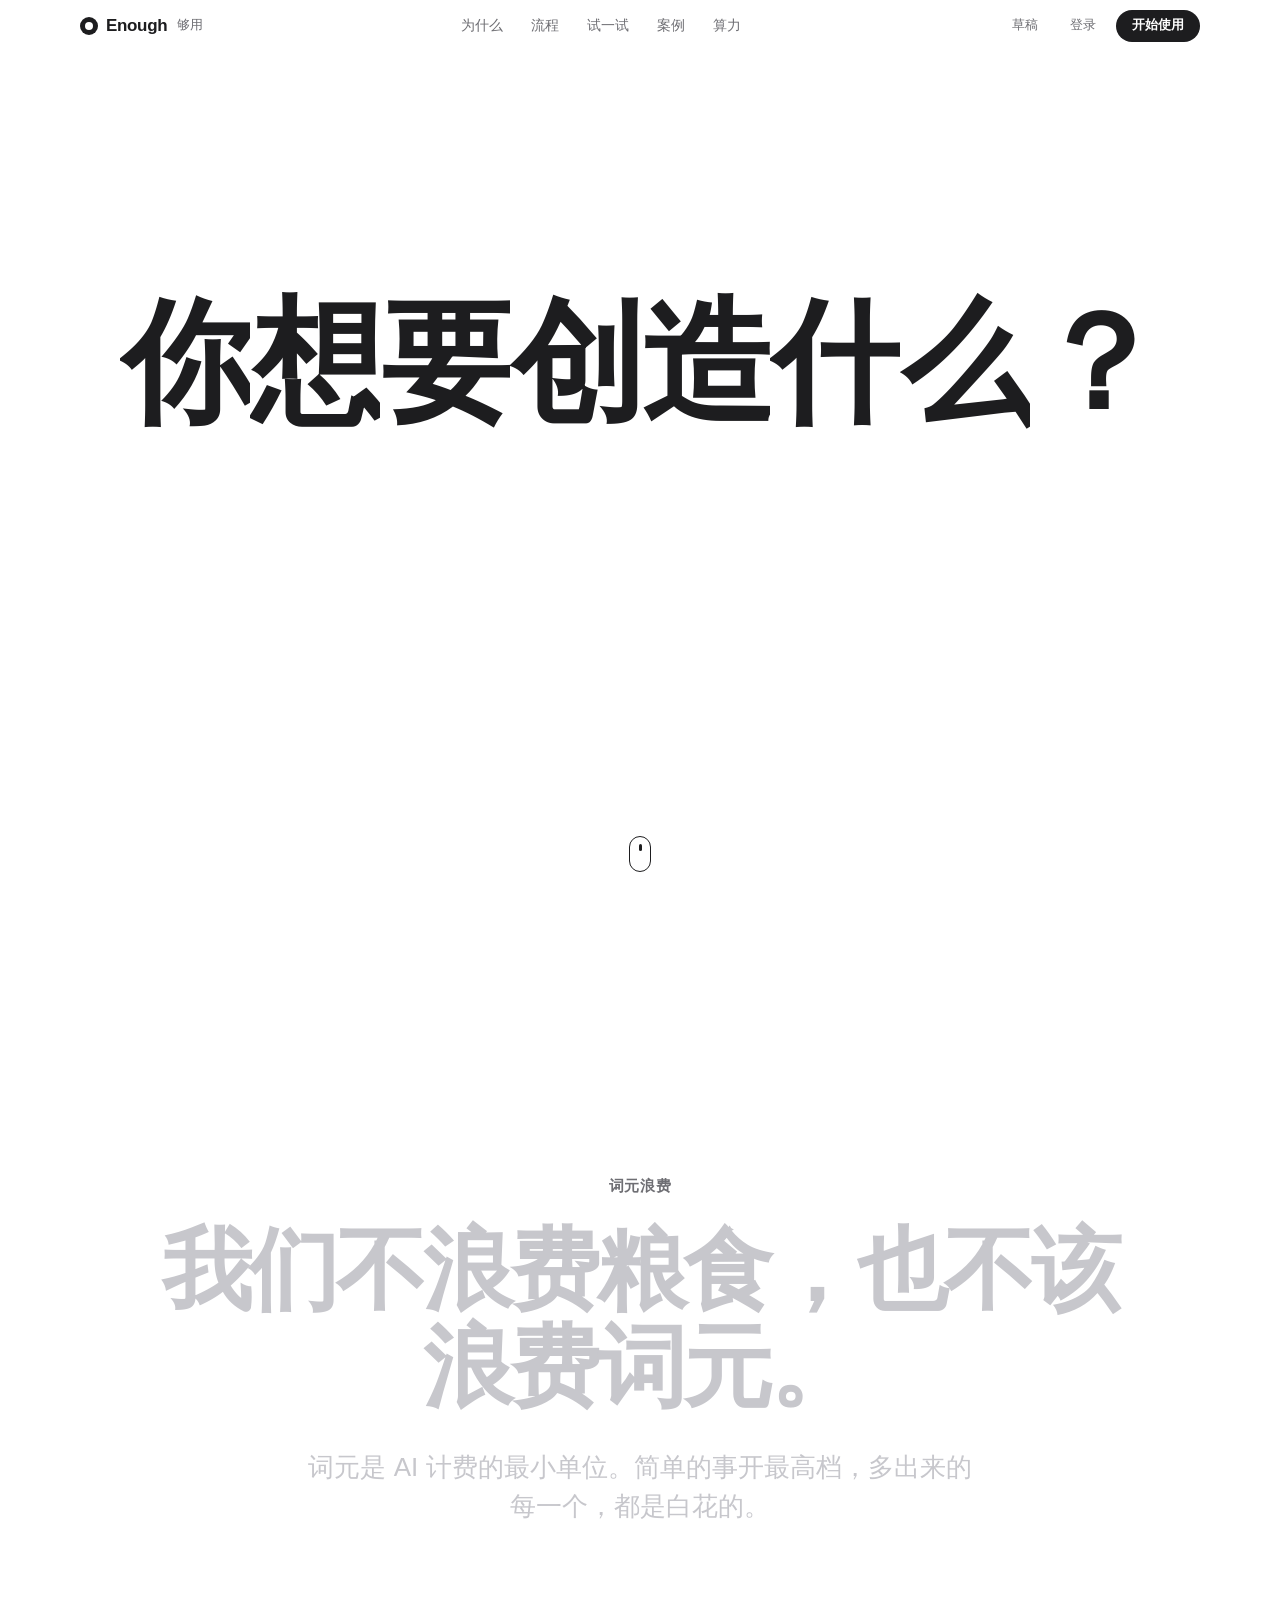
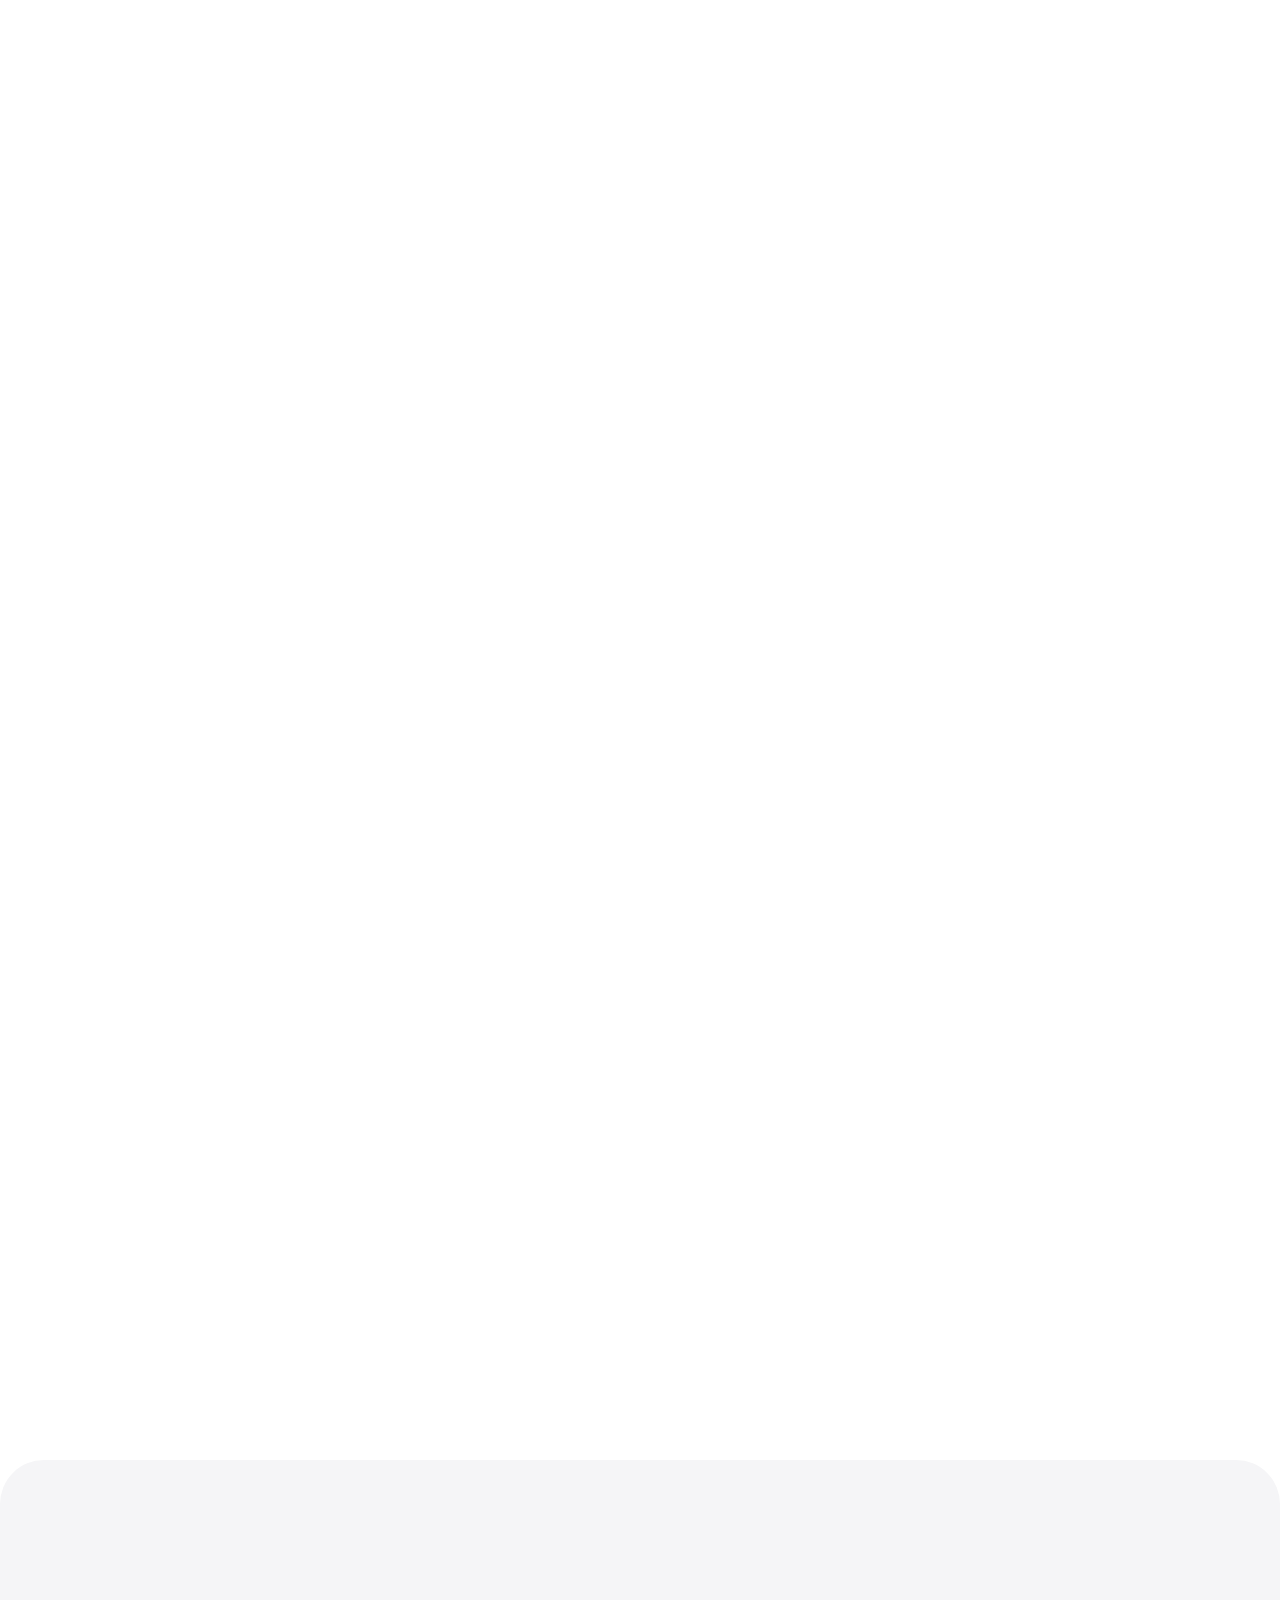
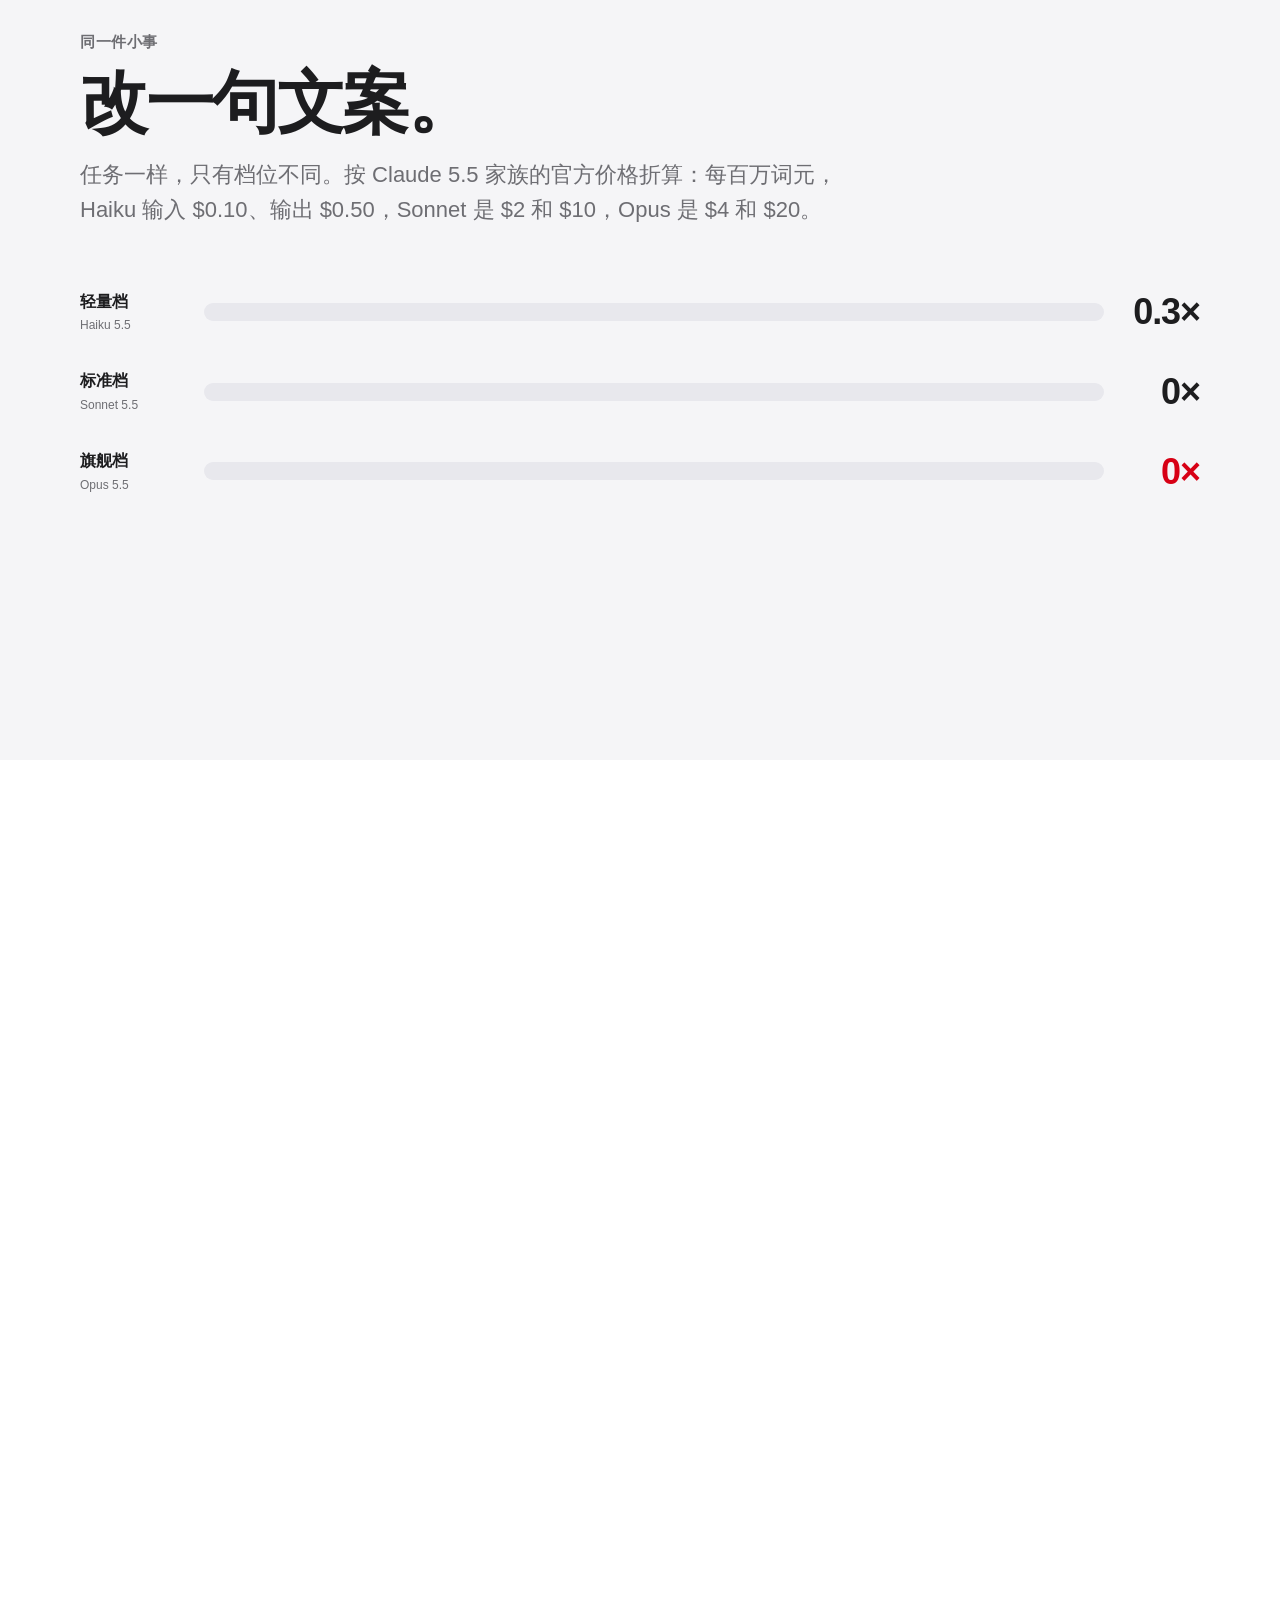
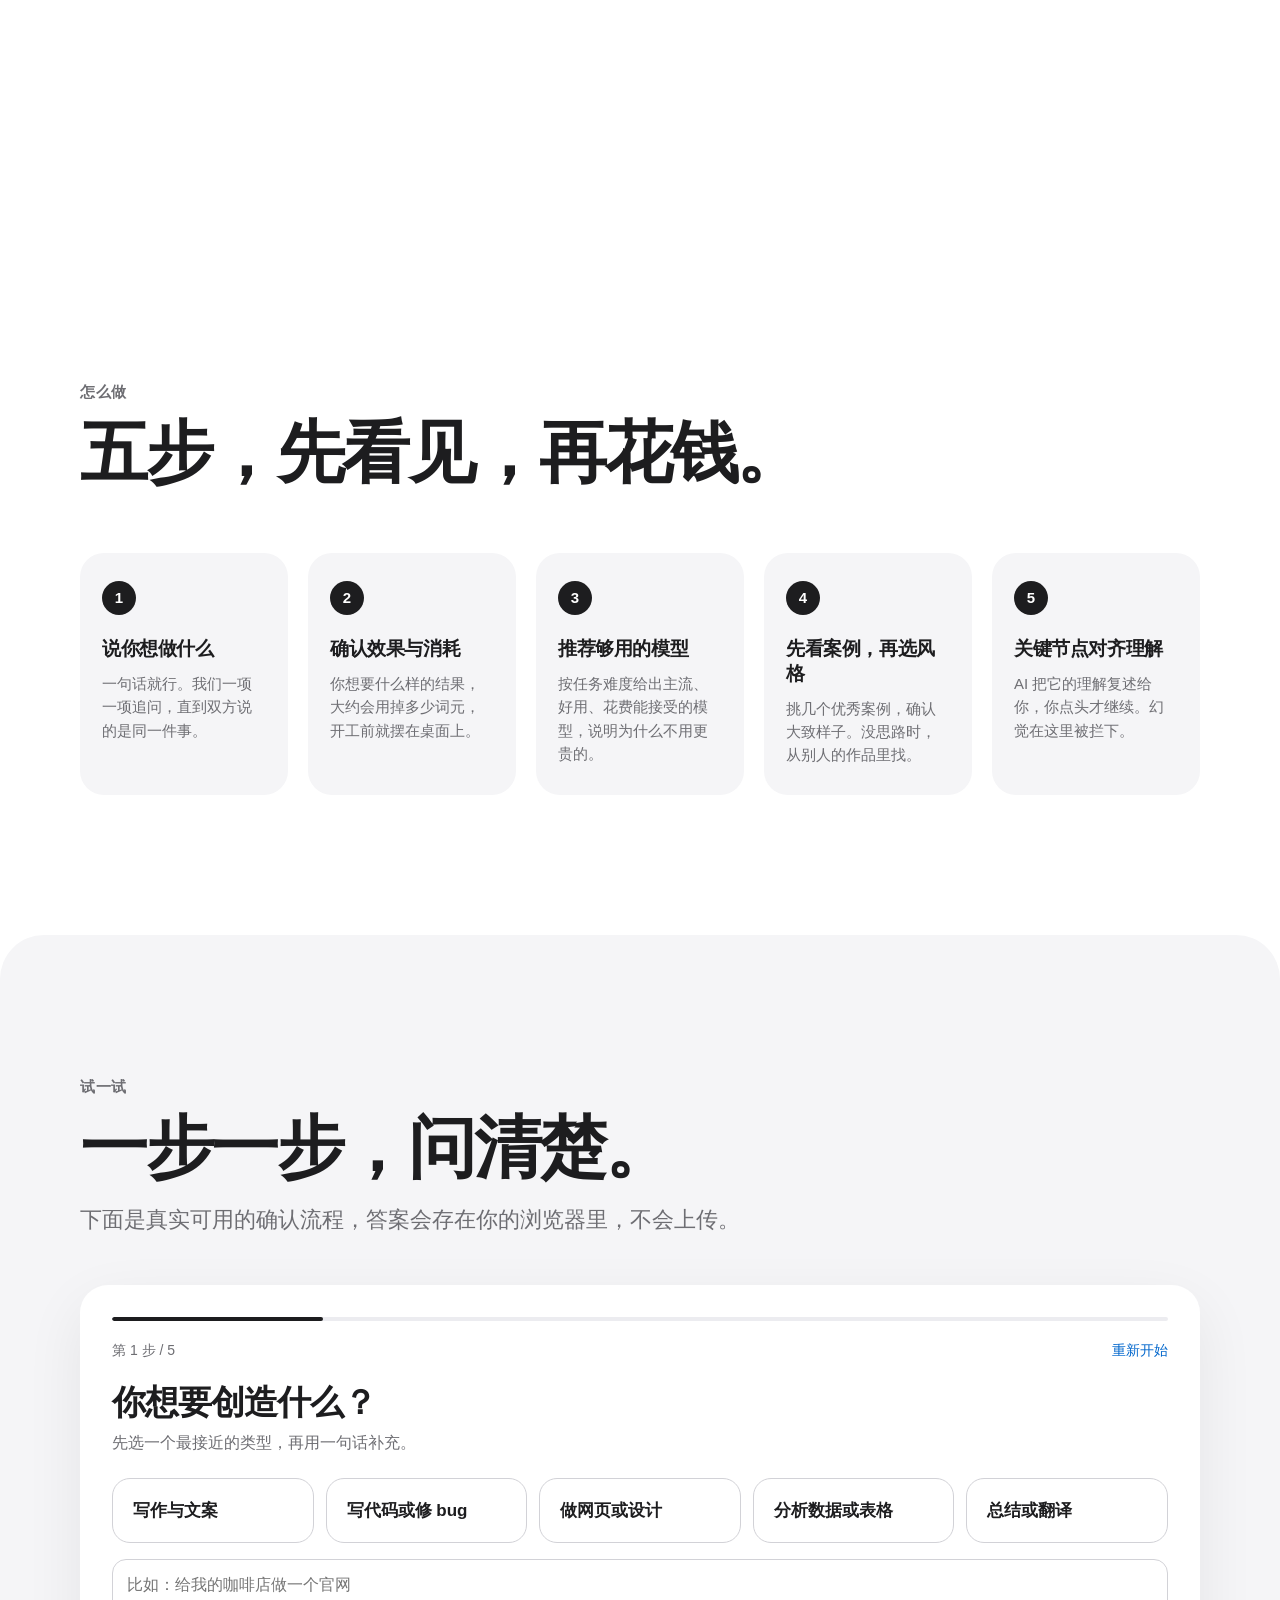
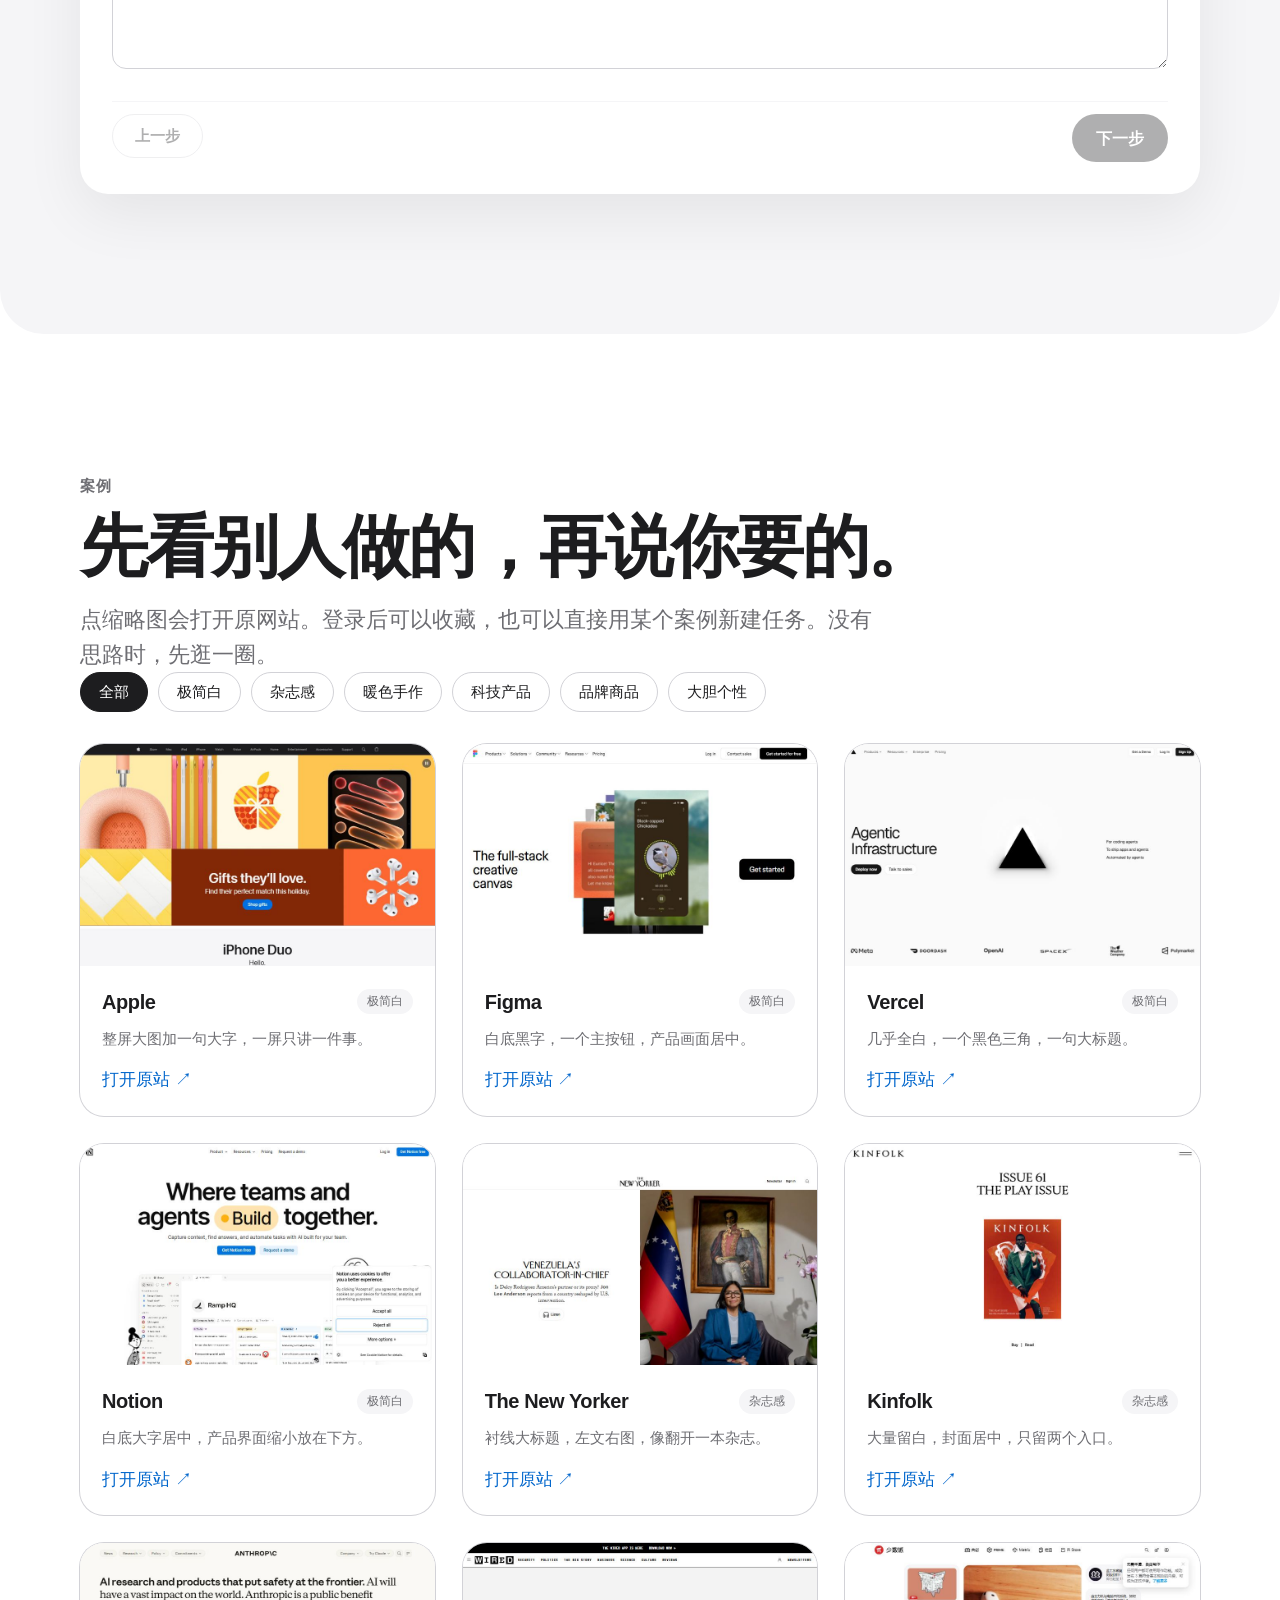
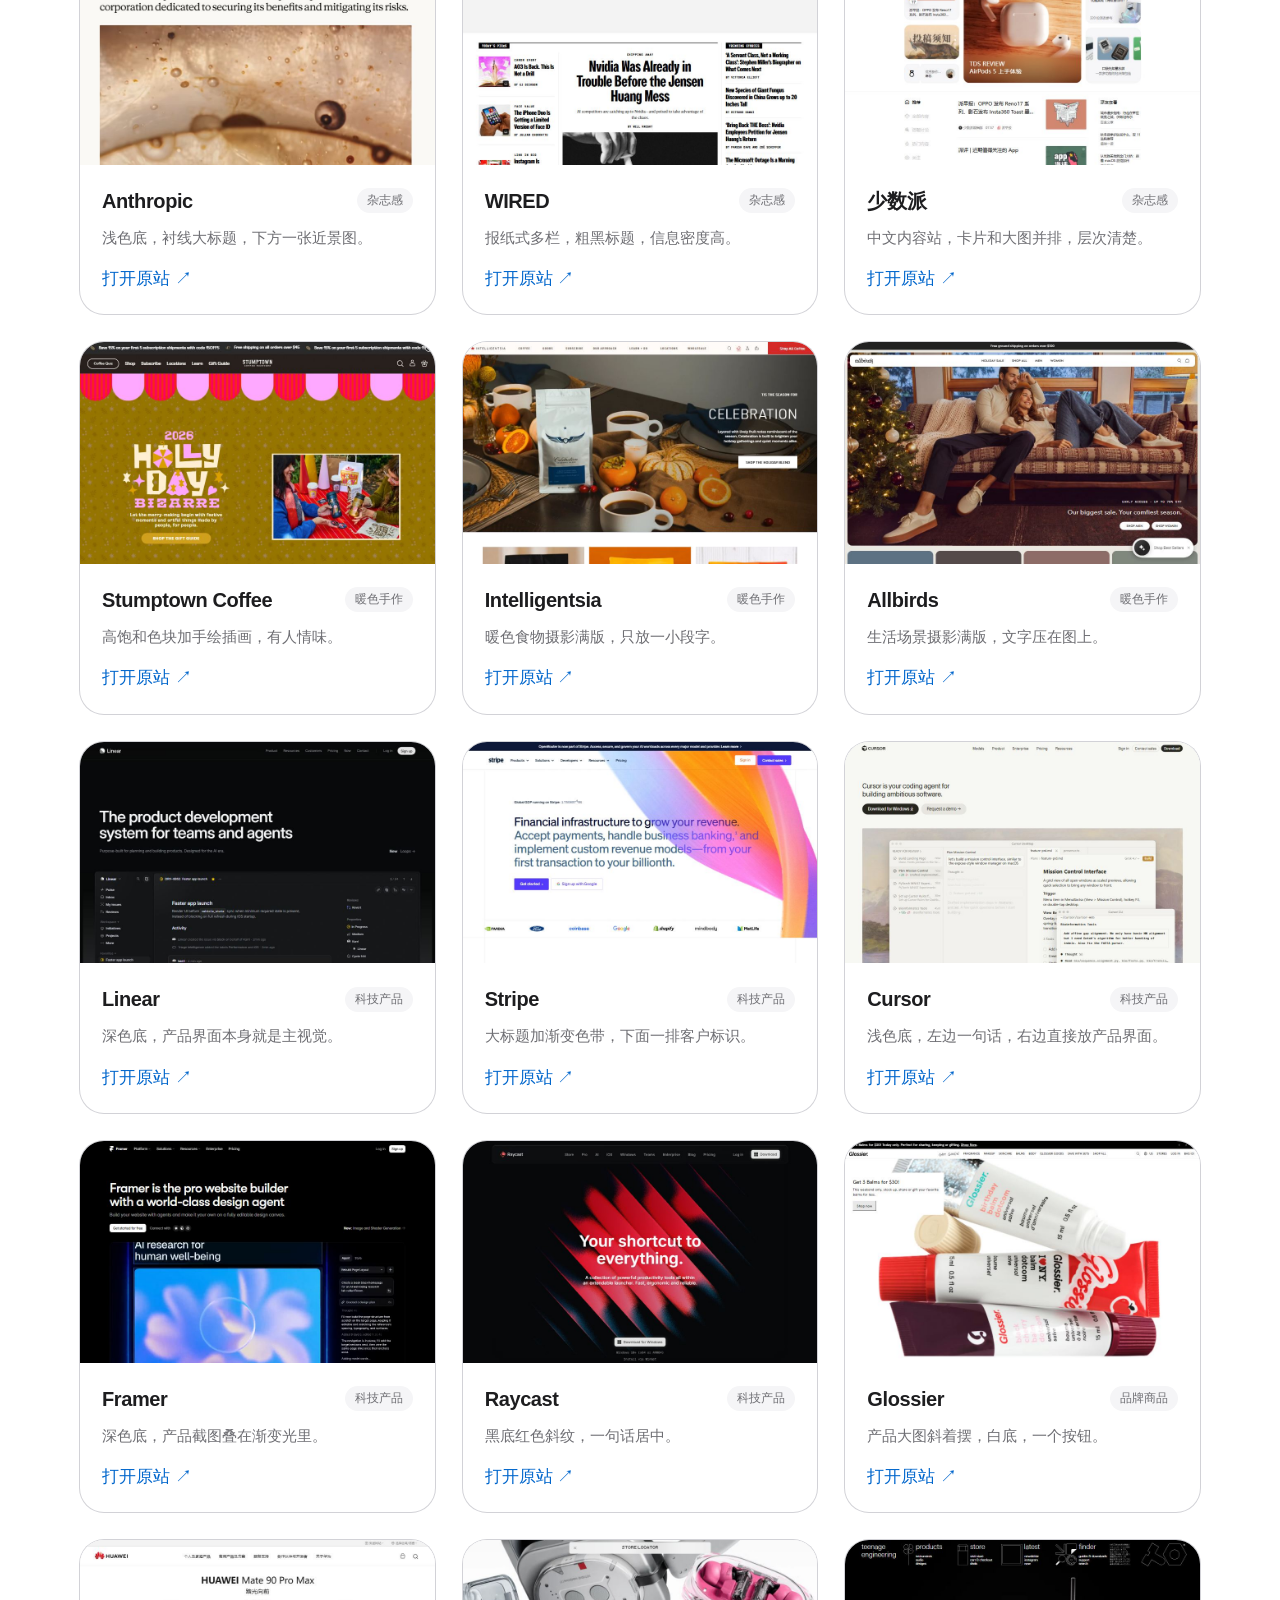
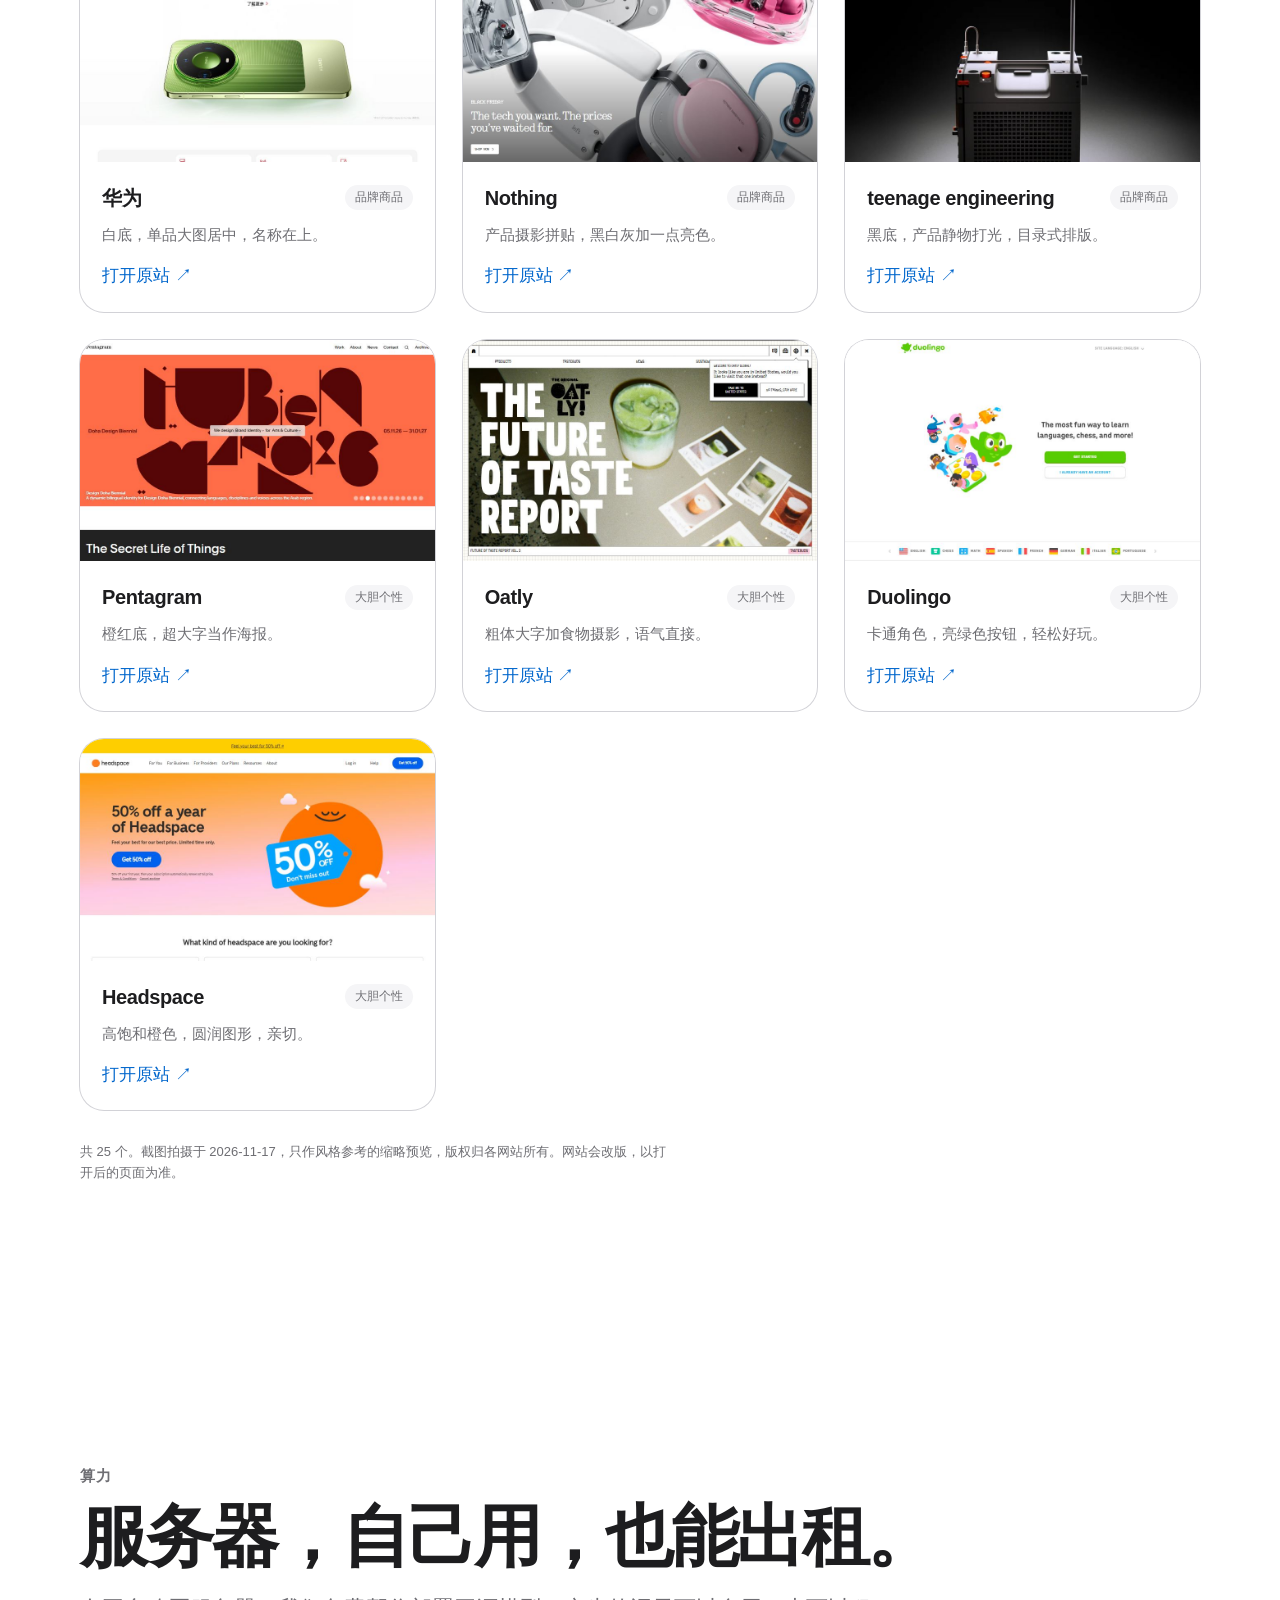
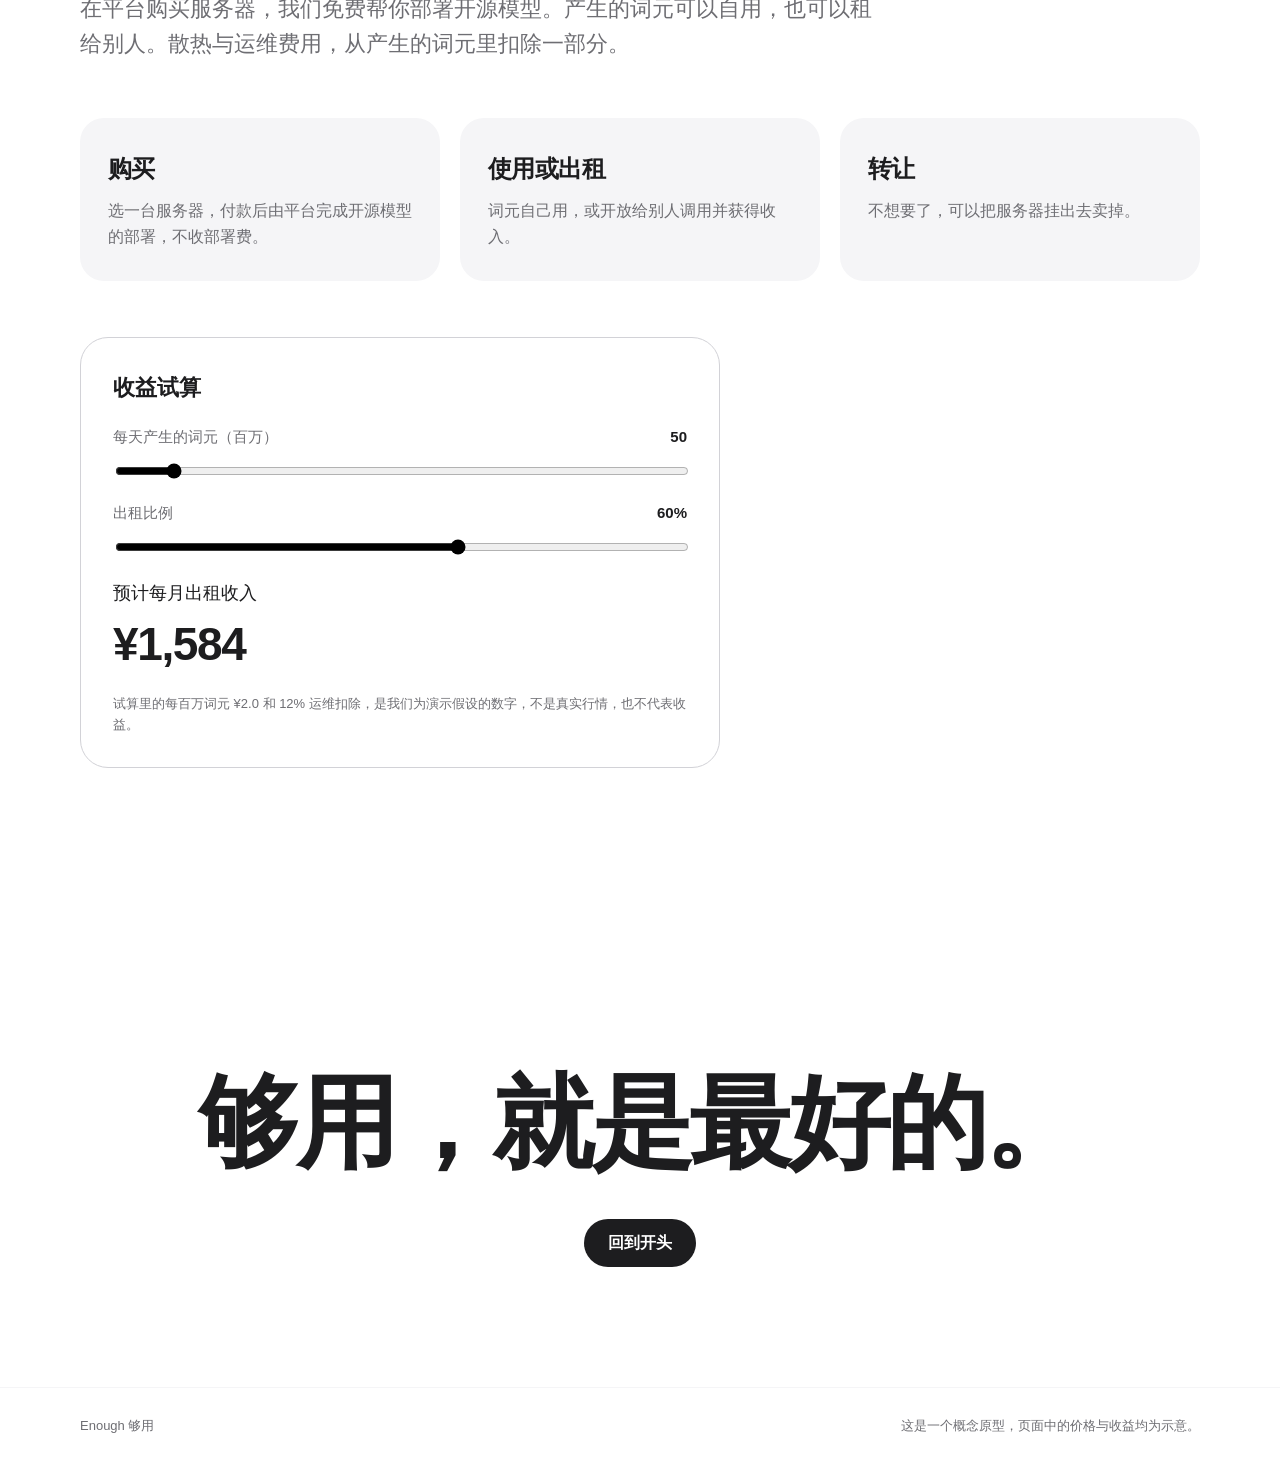
==== commit 6d561e64: "Update site: login, workspace, admin, model API, 25 cases Co-Authored-By: Claude Opus 5.5 <noreply@a" ====
--- a/index.html
+++ b/index.html
@@ -27,7 +27,8 @@
   </nav>
   <div class="nav-actions">
     <button class="btn-ghost" id="openDrawer" type="button" aria-controls="drawer" aria-expanded="false">草稿<span class="badge" id="noteCount" hidden>0</span></button>
-    <a class="btn-pill" href="#try" data-goto="try">开始确认</a>
+    <a class="btn-ghost" href="login.html" id="navLogin">登录</a>
+    <a class="btn-pill" href="app.html" id="navStart">开始使用</a>
   </div>
 </header>
 
@@ -67,7 +68,7 @@
         <div class="bar-row"><span class="bar-name">标准档<small>Sonnet 5.5</small></span><span class="bar-track"><i class="bar-fill" data-v="20"></i></span><b class="bar-num" data-n="20">20×</b></div>
         <div class="bar-row is-bad"><span class="bar-name">旗舰档<small>Opus 5.5</small></span><span class="bar-track"><i class="bar-fill" data-v="40"></i></span><b class="bar-num" data-n="40">40×</b></div>
       </div>
-      <p class="bar-note">改一句文案用不上旗舰档的能力，账单却是 40 倍。数据来自 Anthropic 官方定价页，2026-11-17 查询，Haiku 按提示不超过 10 万词元计。其他厂商的价格还没核对，所以这里只用 Claude 举例。</p>
+      <p class="bar-note">改一句文案用不上旗舰档的能力，账单却是 40 倍。数据来自 Anthropic 官方定价页，2026-11-17 查询，Haiku 按提示不超过 10 万词元计。这里用 Claude 举例，OpenAI、Gemini、DeepSeek 的价格也已核对，见工作区的「模型与价格」。</p>
     </div>
   </div>
 </section>
@@ -107,115 +108,10 @@
   <div class="wrap">
     <p class="eyebrow">案例</p>
     <h2 id="cases-h">先看别人做的，再说你要的。</h2>
-    <p class="lead">点缩略图会打开原网站。喜欢哪个，就选作参考风格，它会写进你的确认单。没有思路时，先逛一圈。</p>
-    <div class="cases-bar" role="group" aria-label="按风格筛选">
-      <button type="button" class="fbtn" data-filter="all" aria-pressed="true">全部</button>
-      <button type="button" class="fbtn" data-filter="minimal" aria-pressed="false">极简白</button>
-      <button type="button" class="fbtn" data-filter="editorial" aria-pressed="false">杂志感</button>
-      <button type="button" class="fbtn" data-filter="warm" aria-pressed="false">暖色手作</button>
-      <button type="button" class="fbtn" data-filter="tech" aria-pressed="false">科技产品</button>
-    </div>
-    <div class="case-grid" id="caseGrid">
-      <article class="case-card" data-style="minimal">
-        <a class="case-shot" href="https://www.apple.com/" target="_blank" rel="noopener noreferrer" tabindex="-1" aria-hidden="true">
-          <img src="cases/apple.jpg" width="864" height="540" loading="lazy" alt="Apple 官网首页截图">
-          <span class="case-go">访问网站 ↗</span>
-        </a>
-        <div class="case-meta">
-          <div class="case-head"><h3>Apple</h3><span class="case-tag">极简白</span></div>
-          <p class="case-why">整屏大图加一句大字，一屏只讲一件事。</p>
-          <div class="case-actions">
-            <a class="link" href="https://www.apple.com/" target="_blank" rel="noopener noreferrer">打开原站 ↗<span class="sr">（在新窗口打开 Apple）</span></a>
-            <button type="button" class="btn-line case-pick" data-name="Apple" data-tag="极简白" aria-pressed="false">选作参考风格</button>
-          </div>
-        </div>
-      </article>
-      <article class="case-card" data-style="minimal">
-        <a class="case-shot" href="https://www.figma.com/" target="_blank" rel="noopener noreferrer" tabindex="-1" aria-hidden="true">
-          <img src="cases/figma.jpg" width="864" height="540" loading="lazy" alt="Figma 官网首页截图">
-          <span class="case-go">访问网站 ↗</span>
-        </a>
-        <div class="case-meta">
-          <div class="case-head"><h3>Figma</h3><span class="case-tag">极简白</span></div>
-          <p class="case-why">白底黑字，一个主按钮，产品画面居中。</p>
-          <div class="case-actions">
-            <a class="link" href="https://www.figma.com/" target="_blank" rel="noopener noreferrer">打开原站 ↗<span class="sr">（在新窗口打开 Figma）</span></a>
-            <button type="button" class="btn-line case-pick" data-name="Figma" data-tag="极简白" aria-pressed="false">选作参考风格</button>
-          </div>
-        </div>
-      </article>
-      <article class="case-card" data-style="editorial">
-        <a class="case-shot" href="https://www.newyorker.com/" target="_blank" rel="noopener noreferrer" tabindex="-1" aria-hidden="true">
-          <img src="cases/newyorker.jpg" width="864" height="540" loading="lazy" alt="The New Yorker 首页截图">
-          <span class="case-go">访问网站 ↗</span>
-        </a>
-        <div class="case-meta">
-          <div class="case-head"><h3>The New Yorker</h3><span class="case-tag">杂志感</span></div>
-          <p class="case-why">衬线大标题，左文右图，像翻开一本杂志。</p>
-          <div class="case-actions">
-            <a class="link" href="https://www.newyorker.com/" target="_blank" rel="noopener noreferrer">打开原站 ↗<span class="sr">（在新窗口打开 The New Yorker）</span></a>
-            <button type="button" class="btn-line case-pick" data-name="The New Yorker" data-tag="杂志感" aria-pressed="false">选作参考风格</button>
-          </div>
-        </div>
-      </article>
-      <article class="case-card" data-style="editorial">
-        <a class="case-shot" href="https://www.kinfolk.com/" target="_blank" rel="noopener noreferrer" tabindex="-1" aria-hidden="true">
-          <img src="cases/kinfolk.jpg" width="864" height="540" loading="lazy" alt="Kinfolk 首页截图">
-          <span class="case-go">访问网站 ↗</span>
-        </a>
-        <div class="case-meta">
-          <div class="case-head"><h3>Kinfolk</h3><span class="case-tag">杂志感</span></div>
-          <p class="case-why">大量留白，封面居中，只留两个入口。</p>
-          <div class="case-actions">
-            <a class="link" href="https://www.kinfolk.com/" target="_blank" rel="noopener noreferrer">打开原站 ↗<span class="sr">（在新窗口打开 Kinfolk）</span></a>
-            <button type="button" class="btn-line case-pick" data-name="Kinfolk" data-tag="杂志感" aria-pressed="false">选作参考风格</button>
-          </div>
-        </div>
-      </article>
-      <article class="case-card" data-style="warm">
-        <a class="case-shot" href="https://www.stumptowncoffee.com/" target="_blank" rel="noopener noreferrer" tabindex="-1" aria-hidden="true">
-          <img src="cases/stumptown.jpg" width="864" height="540" loading="lazy" alt="Stumptown 咖啡首页截图">
-          <span class="case-go">访问网站 ↗</span>
-        </a>
-        <div class="case-meta">
-          <div class="case-head"><h3>Stumptown Coffee</h3><span class="case-tag">暖色手作</span></div>
-          <p class="case-why">高饱和色块加手绘插画，有人情味。</p>
-          <div class="case-actions">
-            <a class="link" href="https://www.stumptowncoffee.com/" target="_blank" rel="noopener noreferrer">打开原站 ↗<span class="sr">（在新窗口打开 Stumptown Coffee）</span></a>
-            <button type="button" class="btn-line case-pick" data-name="Stumptown Coffee" data-tag="暖色手作" aria-pressed="false">选作参考风格</button>
-          </div>
-        </div>
-      </article>
-      <article class="case-card" data-style="tech">
-        <a class="case-shot" href="https://linear.app/" target="_blank" rel="noopener noreferrer" tabindex="-1" aria-hidden="true">
-          <img src="cases/linear.jpg" width="864" height="540" loading="lazy" alt="Linear 官网首页截图">
-          <span class="case-go">访问网站 ↗</span>
-        </a>
-        <div class="case-meta">
-          <div class="case-head"><h3>Linear</h3><span class="case-tag">科技产品</span></div>
-          <p class="case-why">深色底，产品界面本身就是主视觉。</p>
-          <div class="case-actions">
-            <a class="link" href="https://linear.app/" target="_blank" rel="noopener noreferrer">打开原站 ↗<span class="sr">（在新窗口打开 Linear）</span></a>
-            <button type="button" class="btn-line case-pick" data-name="Linear" data-tag="科技产品" aria-pressed="false">选作参考风格</button>
-          </div>
-        </div>
-      </article>
-      <article class="case-card" data-style="tech">
-        <a class="case-shot" href="https://stripe.com/" target="_blank" rel="noopener noreferrer" tabindex="-1" aria-hidden="true">
-          <img src="cases/stripe.jpg" width="864" height="540" loading="lazy" alt="Stripe 官网首页截图">
-          <span class="case-go">访问网站 ↗</span>
-        </a>
-        <div class="case-meta">
-          <div class="case-head"><h3>Stripe</h3><span class="case-tag">科技产品</span></div>
-          <p class="case-why">大标题加渐变色带，下面一排客户标识。</p>
-          <div class="case-actions">
-            <a class="link" href="https://stripe.com/" target="_blank" rel="noopener noreferrer">打开原站 ↗<span class="sr">（在新窗口打开 Stripe）</span></a>
-            <button type="button" class="btn-line case-pick" data-name="Stripe" data-tag="科技产品" aria-pressed="false">选作参考风格</button>
-          </div>
-        </div>
-      </article>
-    </div>
-    <p class="case-note">截图拍摄于 2026-11-17，只作风格参考的缩略预览，版权归各网站所有。网站会改版，以打开后的页面为准。</p>
+    <p class="lead">点缩略图会打开原网站。登录后可以收藏，也可以直接用某个案例新建任务。没有思路时，先逛一圈。</p>
+    <div class="cases-bar" id="caseBar" role="group" aria-label="按风格筛选"></div>
+    <div class="case-grid" id="caseGrid"></div>
+    <p class="case-note" id="caseNote"></p>
   </div>
 </section>
 
@@ -261,7 +157,9 @@
 <script src="vendor/gsap.min.js"></script>
 <script src="vendor/ScrollTrigger.min.js"></script>
 <script src="vendor/ScrollToPlugin.min.js"></script>
+<script src="js/lib.js"></script>
 <script src="js/wizard.js"></script>
+<script src="js/home-cases.js"></script>
 <script src="js/app.js"></script>
 </body>
 </html>
--- a/css/style.css
+++ b/css/style.css
@@ -1 +1 @@
-:root{--bg:#fff;--ink:#1d1d1f;--mute:#6e6e73;--line:#d2d2d7;--soft:#f5f5f7;--blue:#0066cc;--red:#d70015;--green:#1f7a3a;--font:-apple-system,BlinkMacSystemFont,"SF Pro Display","SF Pro Text","Helvetica Neue","PingFang SC","Hiragino Sans GB","Microsoft YaHei","Noto Sans SC",sans-serif;--mono:ui-monospace,SFMono-Regular,"SF Mono",Menlo,Consolas,monospace;--ease:cubic-bezier(.22,.61,.36,1);--wrap:min(1120px, calc(100vw - 48px) );--nav:52px}*,*:before,*:after{box-sizing:border-box}html{-webkit-text-size-adjust:100%;scroll-padding-top:var(--nav)}body{margin:0;background:var(--bg);color:var(--ink);font:400 17px/1.6 var(--font);-webkit-font-smoothing:antialiased;overflow-x:hidden}h1,h2,h3,p,ul,ol,figure{margin:0}ul,ol{padding:0;list-style:none}a{color:inherit;text-decoration:none}button,input,textarea{font:inherit;color:inherit}button{cursor:pointer;background:none;border:0;padding:0}img,svg{display:block;max-width:100%}.wrap{width:var(--wrap);margin-inline:auto}.sr{position:absolute;width:1px;height:1px;overflow:hidden;clip:rect(0 0 0 0);white-space:nowrap}.skip{position:fixed;left:12px;top:-60px;z-index:200;background:var(--ink);color:#fff;padding:10px 16px;border-radius:999px;transition:top .2s}.skip:focus{top:12px}:focus-visible{outline:2px solid var(--blue);outline-offset:3px;border-radius:6px}::selection{background:var(--ink);color:#fff}.eyebrow{font-size:15px;font-weight:600;color:var(--mute);letter-spacing:.04em}.lead{font-size:clamp(18px,2vw,22px);color:var(--mute);max-width:36em}h2{font-size:clamp(34px,5.6vw,68px);line-height:1.08;letter-spacing:-.035em;font-weight:700}.nav{position:fixed;inset:0 0 auto;z-index:60;height:var(--nav);display:flex;align-items:center;justify-content:space-between;padding:0 max(24px,calc((100vw - 1120px)/2));background:#ffffffb8;backdrop-filter:saturate(180%) blur(20px);-webkit-backdrop-filter:saturate(180%) blur(20px);border-bottom:1px solid transparent;transition:border-color .3s,background .3s}.nav.is-scrolled{border-bottom-color:#00000014}.brand{display:flex;align-items:center;gap:8px;font-weight:700;font-size:17px;letter-spacing:-.02em}.brand small{font-weight:500;font-size:13px;color:var(--mute);margin-left:2px}.brand-mark{width:18px;height:18px;border-radius:50%;background:var(--ink);position:relative}.brand-mark:after{content:"";position:absolute;inset:5px;border-radius:50%;background:#fff}.nav-links{display:flex;gap:28px;font-size:14px;color:var(--mute)}.nav-links a{transition:color .2s}.nav-links a:hover{color:var(--ink)}.nav-actions{display:flex;align-items:center;gap:8px}.btn-solid,.btn-pill,.btn-line{display:inline-flex;align-items:center;justify-content:center;border-radius:999px;font-weight:600;transition:transform .25s var(--ease),background .25s,color .25s,box-shadow .25s;white-space:nowrap}.btn-solid{background:var(--ink);color:#fff;padding:0 24px;height:48px;font-size:16px}.btn-solid:hover{background:#000;transform:translateY(-1px);box-shadow:0 8px 24px #0000002e}.btn-solid:active,.btn-pill:active,.btn-line:active{transform:scale(.97)}.btn-pill{background:var(--ink);color:#fff;padding:0 16px;height:32px;font-size:13px}.btn-pill:hover{background:#000}.btn-line{border:1px solid var(--line);padding:0 22px;height:44px;font-size:15px;background:#fff}.btn-line:hover{border-color:var(--ink)}.btn-line[disabled],.btn-solid[disabled]{opacity:.35;pointer-events:none}.btn-ghost{font-size:13px;padding:0 12px;height:32px;border-radius:999px;color:var(--mute);display:inline-flex;align-items:center;gap:6px;transition:background .2s,color .2s}.btn-ghost:hover{background:var(--soft);color:var(--ink)}.badge{min-width:18px;height:18px;border-radius:9px;background:var(--ink);color:#fff;font-size:11px;display:grid;place-items:center;padding:0 5px}.link{color:var(--blue);font-weight:500}.link:hover{text-decoration:underline}.curtain{position:fixed;inset:0;z-index:150;background:#fff;display:grid;place-items:center;pointer-events:none}html:not(.js) .curtain{display:none}.curtain:after{content:"\591f\7528";font-size:clamp(40px,8vw,96px);font-weight:700;letter-spacing:-.04em}@media(max-width:820px){.nav-links{display:none}}.hero{min-height:100svh;display:flex;flex-direction:column;align-items:center;justify-content:center;text-align:center;padding:calc(var(--nav) + 40px) 24px 96px;position:relative;overflow:hidden}.hero-inner{display:flex;flex-direction:column;align-items:center;will-change:transform,opacity}.hero .eyebrow{margin-bottom:20px}.ask{font-size:clamp(32px,10.5vw,148px);line-height:1.05;letter-spacing:-.05em;font-weight:700;display:flex;flex-wrap:wrap;justify-content:center}.mask{display:inline-block;overflow:hidden;padding:.06em .01em .14em;margin:-.06em 0 -.14em}.ch{display:inline-block;will-change:transform}.roll{margin-top:28px;font-size:clamp(18px,2.3vw,26px);color:var(--mute);display:flex;gap:.6em;align-items:center;justify-content:center}.roll-win{display:inline-block;height:1.6em;overflow:hidden;text-align:left;min-width:11em}.roll-list{display:flex;flex-direction:column}.roll-list span{height:1.6em;line-height:1.6em;color:var(--ink);font-weight:500;white-space:nowrap}.prompt{margin-top:40px;display:flex;align-items:center;gap:8px;width:min(580px,100%);padding:6px 6px 6px 24px;background:#fff;border-radius:999px;box-shadow:0 0 0 1px var(--line),0 12px 40px #0000000f;transition:box-shadow .3s}.prompt:focus-within{box-shadow:0 0 0 2px var(--ink),0 16px 48px #0000001a}.prompt input{flex:1;min-width:0;border:0;outline:0;background:transparent;font-size:17px;height:44px}.prompt input::placeholder{color:#8d8d92}.fact{margin-top:22px;font-size:14px;color:var(--mute)}.cue{position:absolute;bottom:28px;left:50%;width:22px;height:36px;margin-left:-11px;border:1.5px solid var(--ink);border-radius:12px;opacity:.5}.cue span{position:absolute;left:50%;top:7px;width:3px;height:7px;margin-left:-1.5px;border-radius:2px;background:var(--ink);animation:cue 1.8s var(--ease) infinite}@keyframes cue{0%{transform:translateY(0);opacity:1}70%{transform:translateY(12px);opacity:0}to{opacity:0}}.statement{height:100svh;display:grid;place-items:center;text-align:center;padding:0 24px}.statement .eyebrow{margin-bottom:24px}.statement h2{font-size:clamp(34px,7vw,92px);max-width:11em;margin-inline:auto}.statement-sub{margin:32px auto 0;font-size:clamp(18px,2.2vw,26px);max-width:26em;line-height:1.5;font-weight:500}.w{display:inline-block;color:#c7c7cc;transition:none;white-space:pre-wrap}html:not(.js) .w{color:var(--ink)}.waste{min-height:100svh;display:grid;align-items:center;padding:96px 0;background:var(--soft);border-radius:44px 44px 0 0}.waste h2{margin:12px 0 18px}.bars{margin-top:56px;display:grid;gap:22px}.bar-row{display:grid;grid-template-columns:104px 1fr 76px;align-items:center;gap:20px}.bar-name{font-size:16px;font-weight:600}.bar-track{height:18px;border-radius:9px;background:#e8e8ed;overflow:hidden;display:block}.bar-fill{display:block;height:100%;border-radius:9px;background:var(--ink);transform-origin:left;transform:scaleX(var(--s,1));width:100%}.bar-row.is-bad .bar-fill{background:var(--red)}.bar-num{font-size:clamp(24px,3vw,36px);letter-spacing:-.03em;text-align:right;font-variant-numeric:tabular-nums}.bar-row.is-bad .bar-num{color:var(--red)}.bar-note{margin-top:36px;font-size:17px;color:var(--mute)}@media(max-width:640px){.bar-row{grid-template-columns:60px 1fr 54px;gap:12px}.roll{flex-direction:column;gap:0}.roll-win{text-align:center}.prompt{padding-left:18px}.prompt .btn-solid{padding:0 16px}}.flow,.try,.cases,.compute{padding:140px 0}.flow h2,.try h2,.cases h2,.compute h2{margin:12px 0 18px}.steps{margin-top:64px;display:grid;grid-template-columns:repeat(5,1fr);gap:20px}.step{padding:28px 22px;border-radius:24px;background:var(--soft);transition:transform .35s var(--ease),box-shadow .35s}.step:hover{transform:translateY(-4px);box-shadow:0 16px 40px #00000014}.step-n{display:grid;place-items:center;width:34px;height:34px;border-radius:50%;background:var(--ink);color:#fff;font-weight:700;font-size:15px;margin-bottom:22px}.step h3{font-size:19px;line-height:1.3;letter-spacing:-.02em;margin-bottom:10px}.step p{font-size:15px;color:var(--mute);line-height:1.55}.try{background:var(--soft);border-radius:44px}.wizard{margin-top:48px;background:#fff;border-radius:28px;padding:32px;box-shadow:0 20px 60px #00000012;min-height:420px;display:flex;flex-direction:column}.wz-progress{height:4px;background:#ececf0;border-radius:2px;overflow:hidden}.wz-progress i{display:block;height:100%;width:20%;background:var(--ink);border-radius:2px;transition:width .5s var(--ease)}.wz-head{display:flex;justify-content:space-between;margin:18px 0 8px;font-size:14px;color:var(--mute)}.wz-body{flex:1;padding:12px 0 24px}.wz-body h3{font-size:clamp(24px,3vw,34px);letter-spacing:-.03em;line-height:1.2;margin-bottom:8px}.wz-body .hint{color:var(--mute);margin-bottom:22px;font-size:16px}.opts{display:grid;grid-template-columns:repeat(auto-fit,minmax(200px,1fr));gap:12px}.opt{text-align:left;padding:18px 20px;border-radius:18px;border:1.5px solid var(--line);background:#fff;transition:border-color .2s,transform .2s var(--ease),background .2s}.opt:hover{border-color:var(--ink);transform:translateY(-2px)}.opt[aria-pressed=true]{border-color:var(--ink);background:var(--ink);color:#fff}.opt b{display:block;font-size:17px}.opt small{display:block;margin-top:4px;font-size:13px;opacity:.7}.wz-text{margin-top:16px;width:100%;border:1.5px solid var(--line);border-radius:18px;padding:16px 18px;min-height:110px;resize:vertical;outline:0;font-size:17px}.wz-text:focus{border-color:var(--ink)}.result{display:grid;gap:14px}.res-card{padding:20px 22px;border-radius:20px;background:var(--soft)}.res-card h4{margin:0 0 6px;font-size:14px;color:var(--mute);font-weight:600}.res-card p,.res-card li{font-size:17px}.res-card ul{display:grid;gap:6px}.res-big{font-size:clamp(26px,3.4vw,40px);font-weight:700;letter-spacing:-.03em}.confirm{display:flex;gap:10px;align-items:flex-start;padding:16px 18px;border:1.5px dashed var(--line);border-radius:18px}.confirm input{margin-top:5px;width:18px;height:18px;accent-color:#000}.wz-foot{display:flex;justify-content:space-between;gap:12px;padding-top:12px;border-top:1px solid var(--soft)}.cases-bar{margin-top:40px;display:flex;flex-wrap:wrap;gap:10px}.fbtn{padding:0 18px;height:40px;border-radius:999px;border:1.5px solid var(--line);font-size:15px;font-weight:500;transition:all .25s var(--ease)}.fbtn:hover{border-color:var(--ink)}.fbtn[aria-pressed=true]{background:var(--ink);color:#fff;border-color:var(--ink)}.case-grid{margin-top:32px;display:grid;grid-template-columns:repeat(auto-fill,minmax(320px,1fr));gap:28px}.case-card[hidden]{display:none}.case-card{border-radius:24px;background:#fff;box-shadow:0 0 0 1px var(--line);overflow:hidden;display:flex;flex-direction:column;transition:transform .4s var(--ease),box-shadow .4s}.case-card:hover{transform:translateY(-6px);box-shadow:0 0 0 1px var(--line),0 24px 60px #0000001f}.case-shot{position:relative;display:block;aspect-ratio:864/540;overflow:hidden;background:var(--soft)}.case-shot img{width:100%;height:100%;object-fit:cover;object-position:top;transition:transform .8s var(--ease)}.case-card:hover .case-shot img{transform:scale(1.04)}.case-go{position:absolute;right:14px;bottom:14px;padding:8px 14px;border-radius:999px;background:#1d1d1fe0;color:#fff;font-size:13px;opacity:0;transform:translateY(6px);transition:all .3s var(--ease)}.case-card:hover .case-go{opacity:1;transform:none}.case-meta{padding:20px 22px 22px;display:grid;gap:10px}.case-head{display:flex;align-items:center;justify-content:space-between;gap:12px}.case-head h3{font-size:20px;letter-spacing:-.02em}.case-tag{font-size:12px;padding:3px 10px;border-radius:999px;background:var(--soft);color:var(--mute);white-space:nowrap}.case-why{font-size:15px;color:var(--mute);line-height:1.5}.case-actions{display:flex;align-items:center;justify-content:space-between;gap:12px;margin-top:6px}.case-pick{height:38px;padding:0 16px;font-size:14px}.case-pick[aria-pressed=true]{background:var(--ink);color:#fff;border-color:var(--ink)}.case-note{margin-top:32px;font-size:13px;color:var(--mute);max-width:46em}.bar-name small{display:block;font-weight:400;font-size:12px;color:var(--mute);margin-top:2px}.cards3{margin:56px 0;display:grid;grid-template-columns:repeat(3,1fr);gap:20px}.card{padding:32px 28px;border-radius:24px;background:var(--soft);transition:transform .35s var(--ease),box-shadow .35s}.card:hover{transform:translateY(-4px);box-shadow:0 16px 40px #00000014}.card h3{font-size:24px;letter-spacing:-.025em;margin-bottom:10px}.card p{color:var(--mute);font-size:16px}.calc{padding:32px;border-radius:28px;border:1.5px solid var(--line);display:grid;gap:12px;max-width:640px}.calc h3{font-size:22px}.calc label{display:flex;justify-content:space-between;font-size:15px;color:var(--mute);margin-top:8px}.calc output{color:var(--ink);font-weight:600}.calc input[type=range]{width:100%;accent-color:#000}.calc-res{font-size:18px;margin-top:10px}.calc-res b{font-size:clamp(30px,4vw,46px);letter-spacing:-.03em;display:block}.calc-note{font-size:13px;color:var(--mute)}.close{padding:160px 0 120px;text-align:center}.close h2{font-size:clamp(40px,8vw,104px);margin-bottom:40px}.foot{padding:28px 0 40px;font-size:13px;color:var(--mute);border-top:1px solid var(--soft)}.foot .wrap{display:flex;justify-content:space-between;gap:16px;flex-wrap:wrap}.drawer{position:fixed;top:0;right:0;bottom:0;width:min(420px,100vw);background:#fff;z-index:90;padding:24px;display:flex;flex-direction:column;gap:16px;box-shadow:none;visibility:hidden;transform:translate(100%);transition:transform .45s var(--ease),visibility 0s .45s,box-shadow 0s .45s}.drawer.is-open{transform:none;visibility:visible;box-shadow:-20px 0 60px #0000001f;transition:transform .45s var(--ease),visibility 0s,box-shadow 0s}.drawer[hidden]{display:flex}.drawer-head{display:flex;justify-content:space-between;align-items:center}.drawer-head h3{font-size:22px}.note-form{display:grid;gap:10px}.note-form textarea{border:1.5px solid var(--line);border-radius:16px;padding:12px 14px;resize:vertical;outline:0}.note-form textarea:focus{border-color:var(--ink)}.note-list{overflow:auto;display:grid;gap:10px;align-content:start}.note-list li{padding:14px 16px;border-radius:16px;background:var(--soft);font-size:15px;display:grid;gap:6px}.note-list time{font-size:12px;color:var(--mute)}.note-list button{justify-self:end;font-size:13px;color:var(--red)}.scrim{position:fixed;inset:0;background:#00000040;z-index:80;opacity:0;transition:opacity .3s}.scrim.is-on{opacity:1}@media(max-width:980px){.steps{grid-template-columns:1fr 1fr}.cases-grid,.cards3{grid-template-columns:1fr}}@media(max-width:560px){.steps{grid-template-columns:1fr}.wizard{padding:22px}.flow,.try,.cases,.compute{padding:96px 0}.try{border-radius:28px}}@media(prefers-reduced-motion:reduce){*,*:before,*:after{animation-duration:.01ms!important;animation-iteration-count:1!important;transition-duration:.01ms!important;scroll-behavior:auto!important}}@media(max-width:640px){.prompt input{font-size:16px}.fact{padding:0 8px}.hero{padding-bottom:88px}}
+:root{--bg:#fff;--ink:#1d1d1f;--mute:#6e6e73;--line:#d2d2d7;--soft:#f5f5f7;--blue:#0066cc;--red:#d70015;--green:#1f7a3a;--font:-apple-system,BlinkMacSystemFont,"SF Pro Display","SF Pro Text","Helvetica Neue","PingFang SC","Hiragino Sans GB","Microsoft YaHei","Noto Sans SC",sans-serif;--mono:ui-monospace,SFMono-Regular,"SF Mono",Menlo,Consolas,monospace;--ease:cubic-bezier(.22,.61,.36,1);--wrap:min(1120px, calc(100vw - 48px) );--nav:52px}*,*:before,*:after{box-sizing:border-box}html{-webkit-text-size-adjust:100%;scroll-padding-top:var(--nav)}body{margin:0;background:var(--bg);color:var(--ink);font:400 17px/1.6 var(--font);-webkit-font-smoothing:antialiased;overflow-x:hidden}h1,h2,h3,p,ul,ol,figure{margin:0}ul,ol{padding:0;list-style:none}a{color:inherit;text-decoration:none}button,input,textarea{font:inherit;color:inherit}button{cursor:pointer;background:none;border:0;padding:0}img,svg{display:block;max-width:100%}[hidden]{display:none!important}.wrap{width:var(--wrap);margin-inline:auto}.sr{position:absolute;width:1px;height:1px;overflow:hidden;clip:rect(0 0 0 0);white-space:nowrap}.skip{position:fixed;left:12px;top:-60px;z-index:200;background:var(--ink);color:#fff;padding:10px 16px;border-radius:999px;transition:top .2s}.skip:focus{top:12px}:focus-visible{outline:2px solid var(--blue);outline-offset:3px;border-radius:6px}::selection{background:var(--ink);color:#fff}.eyebrow{font-size:15px;font-weight:600;color:var(--mute);letter-spacing:.04em}.lead{font-size:clamp(18px,2vw,22px);color:var(--mute);max-width:36em}h2{font-size:clamp(34px,5.6vw,68px);line-height:1.08;letter-spacing:-.035em;font-weight:700}.nav{position:fixed;inset:0 0 auto;z-index:60;height:var(--nav);display:flex;align-items:center;justify-content:space-between;padding:0 max(24px,calc((100vw - 1120px)/2));background:#ffffffb8;backdrop-filter:saturate(180%) blur(20px);-webkit-backdrop-filter:saturate(180%) blur(20px);border-bottom:1px solid transparent;transition:border-color .3s,background .3s}.nav.is-scrolled{border-bottom-color:#00000014}.brand{display:flex;align-items:center;gap:8px;font-weight:700;font-size:17px;letter-spacing:-.02em}.brand small{font-weight:500;font-size:13px;color:var(--mute);margin-left:2px}.brand-mark{width:18px;height:18px;border-radius:50%;background:var(--ink);position:relative}.brand-mark:after{content:"";position:absolute;inset:5px;border-radius:50%;background:#fff}.nav-links{display:flex;gap:28px;font-size:14px;color:var(--mute)}.nav-links a{transition:color .2s}.nav-links a:hover{color:var(--ink)}.nav-actions{display:flex;align-items:center;gap:8px}.btn-solid,.btn-pill,.btn-line{display:inline-flex;align-items:center;justify-content:center;border-radius:999px;font-weight:600;transition:transform .25s var(--ease),background .25s,color .25s,box-shadow .25s;white-space:nowrap}.btn-solid{background:var(--ink);color:#fff;padding:0 24px;height:48px;font-size:16px}.btn-solid:hover{background:#000;transform:translateY(-1px);box-shadow:0 8px 24px #0000002e}.btn-solid:active,.btn-pill:active,.btn-line:active{transform:scale(.97)}.btn-pill{background:var(--ink);color:#fff;padding:0 16px;height:32px;font-size:13px}.btn-pill:hover{background:#000}.btn-line{border:1px solid var(--line);padding:0 22px;height:44px;font-size:15px;background:#fff}.btn-line:hover{border-color:var(--ink)}.btn-line[disabled],.btn-solid[disabled]{opacity:.35;pointer-events:none}.btn-ghost{font-size:13px;padding:0 12px;height:32px;border-radius:999px;color:var(--mute);display:inline-flex;align-items:center;gap:6px;transition:background .2s,color .2s}.btn-ghost:hover{background:var(--soft);color:var(--ink)}.badge{min-width:18px;height:18px;border-radius:9px;background:var(--ink);color:#fff;font-size:11px;display:grid;place-items:center;padding:0 5px}.link{color:var(--blue);font-weight:500}.link:hover{text-decoration:underline}.curtain{position:fixed;inset:0;z-index:150;background:#fff;display:grid;place-items:center;pointer-events:none}html:not(.js) .curtain{display:none}.curtain:after{content:"\591f\7528";font-size:clamp(40px,8vw,96px);font-weight:700;letter-spacing:-.04em}@media(max-width:820px){.nav-links{display:none}}.hero{min-height:100svh;display:flex;flex-direction:column;align-items:center;justify-content:center;text-align:center;padding:calc(var(--nav) + 40px) 24px 96px;position:relative;overflow:hidden}.hero-inner{display:flex;flex-direction:column;align-items:center;will-change:transform,opacity}.hero .eyebrow{margin-bottom:20px}.ask{font-size:clamp(32px,10.5vw,148px);line-height:1.05;letter-spacing:-.05em;font-weight:700;display:flex;flex-wrap:wrap;justify-content:center}.mask{display:inline-block;overflow:hidden;padding:.06em .01em .14em;margin:-.06em 0 -.14em}.ch{display:inline-block;will-change:transform}.roll{margin-top:28px;font-size:clamp(18px,2.3vw,26px);color:var(--mute);display:flex;gap:.6em;align-items:center;justify-content:center}.roll-win{display:inline-block;height:1.6em;overflow:hidden;text-align:left;min-width:11em}.roll-list{display:flex;flex-direction:column}.roll-list span{height:1.6em;line-height:1.6em;color:var(--ink);font-weight:500;white-space:nowrap}.prompt{margin-top:40px;display:flex;align-items:center;gap:8px;width:min(580px,100%);padding:6px 6px 6px 24px;background:#fff;border-radius:999px;box-shadow:0 0 0 1px var(--line),0 12px 40px #0000000f;transition:box-shadow .3s}.prompt:focus-within{box-shadow:0 0 0 2px var(--ink),0 16px 48px #0000001a}.prompt input{flex:1;min-width:0;border:0;outline:0;background:transparent;font-size:17px;height:44px}.prompt input::placeholder{color:#8d8d92}.fact{margin-top:22px;font-size:14px;color:var(--mute)}.cue{position:absolute;bottom:28px;left:50%;width:22px;height:36px;margin-left:-11px;border:1.5px solid var(--ink);border-radius:12px;opacity:.5}.cue span{position:absolute;left:50%;top:7px;width:3px;height:7px;margin-left:-1.5px;border-radius:2px;background:var(--ink);animation:cue 1.8s var(--ease) infinite}@keyframes cue{0%{transform:translateY(0);opacity:1}70%{transform:translateY(12px);opacity:0}to{opacity:0}}.statement{height:100svh;display:grid;place-items:center;text-align:center;padding:0 24px}.statement .eyebrow{margin-bottom:24px}.statement h2{font-size:clamp(34px,7vw,92px);max-width:11em;margin-inline:auto}.statement-sub{margin:32px auto 0;font-size:clamp(18px,2.2vw,26px);max-width:26em;line-height:1.5;font-weight:500}.w{display:inline-block;color:#c7c7cc;transition:none;white-space:pre-wrap}html:not(.js) .w{color:var(--ink)}.waste{min-height:100svh;display:grid;align-items:center;padding:96px 0;background:var(--soft);border-radius:44px 44px 0 0}.waste h2{margin:12px 0 18px}.bars{margin-top:56px;display:grid;gap:22px}.bar-row{display:grid;grid-template-columns:104px 1fr 76px;align-items:center;gap:20px}.bar-name{font-size:16px;font-weight:600}.bar-track{height:18px;border-radius:9px;background:#e8e8ed;overflow:hidden;display:block}.bar-fill{display:block;height:100%;border-radius:9px;background:var(--ink);transform-origin:left;transform:scaleX(var(--s,1));width:100%}.bar-row.is-bad .bar-fill{background:var(--red)}.bar-num{font-size:clamp(24px,3vw,36px);letter-spacing:-.03em;text-align:right;font-variant-numeric:tabular-nums}.bar-row.is-bad .bar-num{color:var(--red)}.bar-note{margin-top:36px;font-size:17px;color:var(--mute)}@media(max-width:640px){.bar-row{grid-template-columns:60px 1fr 54px;gap:12px}.roll{flex-direction:column;gap:0}.roll-win{text-align:center}.prompt{padding-left:18px}.prompt .btn-solid{padding:0 16px}}.flow,.try,.cases,.compute{padding:140px 0}.flow h2,.try h2,.cases h2,.compute h2{margin:12px 0 18px}.steps{margin-top:64px;display:grid;grid-template-columns:repeat(5,1fr);gap:20px}.step{padding:28px 22px;border-radius:24px;background:var(--soft);transition:transform .35s var(--ease),box-shadow .35s}.step:hover{transform:translateY(-4px);box-shadow:0 16px 40px #00000014}.step-n{display:grid;place-items:center;width:34px;height:34px;border-radius:50%;background:var(--ink);color:#fff;font-weight:700;font-size:15px;margin-bottom:22px}.step h3{font-size:19px;line-height:1.3;letter-spacing:-.02em;margin-bottom:10px}.step p{font-size:15px;color:var(--mute);line-height:1.55}.try{background:var(--soft);border-radius:44px}.wizard{margin-top:48px;background:#fff;border-radius:28px;padding:32px;box-shadow:0 20px 60px #00000012;min-height:420px;display:flex;flex-direction:column}.wz-progress{height:4px;background:#ececf0;border-radius:2px;overflow:hidden}.wz-progress i{display:block;height:100%;width:20%;background:var(--ink);border-radius:2px;transition:width .5s var(--ease)}.wz-head{display:flex;justify-content:space-between;margin:18px 0 8px;font-size:14px;color:var(--mute)}.wz-body{flex:1;padding:12px 0 24px}.wz-body h3{font-size:clamp(24px,3vw,34px);letter-spacing:-.03em;line-height:1.2;margin-bottom:8px}.wz-body .hint{color:var(--mute);margin-bottom:22px;font-size:16px}.wz-text{margin-top:16px;width:100%;border:1.5px solid var(--line);border-radius:18px;padding:16px 18px;min-height:110px;resize:vertical;outline:0;font-size:17px}.wz-text:focus{border-color:var(--ink)}.res-card p,.res-card li{font-size:17px}.res-card ul{display:grid;gap:6px}.res-big{font-size:clamp(26px,3.4vw,40px);font-weight:700;letter-spacing:-.03em}.wz-foot{display:flex;justify-content:space-between;gap:12px;padding-top:12px;border-top:1px solid var(--soft)}.cases-bar{margin-top:40px;display:flex;flex-wrap:wrap;gap:10px}.fbtn{padding:0 18px;height:40px;border-radius:999px;border:1.5px solid var(--line);font-size:15px;font-weight:500;transition:all .25s var(--ease)}.fbtn:hover{border-color:var(--ink)}.fbtn[aria-pressed=true]{background:var(--ink);color:#fff;border-color:var(--ink)}.case-grid{margin-top:32px;display:grid;grid-template-columns:repeat(auto-fill,minmax(320px,1fr));gap:28px}.case-card[hidden]{display:none}.case-card{border-radius:24px;background:#fff;box-shadow:0 0 0 1px var(--line);overflow:hidden;display:flex;flex-direction:column;transition:transform .4s var(--ease),box-shadow .4s}.case-card:hover{transform:translateY(-6px);box-shadow:0 0 0 1px var(--line),0 24px 60px #0000001f}.case-shot{position:relative;display:block;aspect-ratio:864/540;overflow:hidden;background:var(--soft)}.case-shot img{width:100%;height:100%;object-fit:cover;object-position:top;transition:transform .8s var(--ease)}.case-card:hover .case-shot img{transform:scale(1.04)}.case-go{position:absolute;right:14px;bottom:14px;padding:8px 14px;border-radius:999px;background:#1d1d1fe0;color:#fff;font-size:13px;opacity:0;transform:translateY(6px);transition:all .3s var(--ease)}.case-card:hover .case-go{opacity:1;transform:none}.case-meta{padding:20px 22px 22px;display:grid;gap:10px}.case-head{display:flex;align-items:center;justify-content:space-between;gap:12px}.case-head h3{font-size:20px;letter-spacing:-.02em}.case-tag{font-size:12px;padding:3px 10px;border-radius:999px;background:var(--soft);color:var(--mute);white-space:nowrap}.case-why{font-size:15px;color:var(--mute);line-height:1.5}.case-actions{display:flex;align-items:center;justify-content:space-between;gap:12px;margin-top:6px}.case-pick{height:38px;padding:0 16px;font-size:14px}.case-pick[aria-pressed=true]{background:var(--ink);color:#fff;border-color:var(--ink)}.case-note{margin-top:32px;font-size:13px;color:var(--mute);max-width:46em}.bar-name small{display:block;font-weight:400;font-size:12px;color:var(--mute);margin-top:2px}.cards3{margin:56px 0;display:grid;grid-template-columns:repeat(3,1fr);gap:20px}.card{padding:32px 28px;border-radius:24px;background:var(--soft);transition:transform .35s var(--ease),box-shadow .35s}.card:hover{transform:translateY(-4px);box-shadow:0 16px 40px #00000014}.card h3{font-size:24px;letter-spacing:-.025em;margin-bottom:10px}.card p{color:var(--mute);font-size:16px}.calc{padding:32px;border-radius:28px;border:1.5px solid var(--line);display:grid;gap:12px;max-width:640px}.calc h3{font-size:22px}.calc label{display:flex;justify-content:space-between;font-size:15px;color:var(--mute);margin-top:8px}.calc output{color:var(--ink);font-weight:600}.calc input[type=range]{width:100%;accent-color:#000}.calc-res{font-size:18px;margin-top:10px}.calc-res b{font-size:clamp(30px,4vw,46px);letter-spacing:-.03em;display:block}.calc-note{font-size:13px;color:var(--mute)}.close{padding:160px 0 120px;text-align:center}.close h2{font-size:clamp(40px,8vw,104px);margin-bottom:40px}.foot{padding:28px 0 40px;font-size:13px;color:var(--mute);border-top:1px solid var(--soft)}.foot .wrap{display:flex;justify-content:space-between;gap:16px;flex-wrap:wrap}.drawer{position:fixed;top:0;right:0;bottom:0;width:min(420px,100vw);background:#fff;z-index:90;padding:24px;display:flex;flex-direction:column;gap:16px;box-shadow:none;visibility:hidden;transform:translate(100%);transition:transform .45s var(--ease),visibility 0s .45s,box-shadow 0s .45s}.drawer.is-open{transform:none;visibility:visible;box-shadow:-20px 0 60px #0000001f;transition:transform .45s var(--ease),visibility 0s,box-shadow 0s}.drawer[hidden]{display:flex!important}.drawer-head{display:flex;justify-content:space-between;align-items:center}.drawer-head h3{font-size:22px}.note-form{display:grid;gap:10px}.note-form textarea{border:1.5px solid var(--line);border-radius:16px;padding:12px 14px;resize:vertical;outline:0}.note-form textarea:focus{border-color:var(--ink)}.note-list{overflow:auto;display:grid;gap:10px;align-content:start}.note-list li{padding:14px 16px;border-radius:16px;background:var(--soft);font-size:15px;display:grid;gap:6px}.note-list time{font-size:12px;color:var(--mute)}.note-list button{justify-self:end;font-size:13px;color:var(--red)}.scrim{position:fixed;inset:0;background:#00000040;z-index:80;opacity:0;transition:opacity .3s}.scrim.is-on{opacity:1}@media(max-width:980px){.steps{grid-template-columns:1fr 1fr}.cases-grid,.cards3{grid-template-columns:1fr}}@media(max-width:560px){.steps{grid-template-columns:1fr}.wizard{padding:22px}.flow,.try,.cases,.compute{padding:96px 0}.try{border-radius:28px}}@media(prefers-reduced-motion:reduce){*,*:before,*:after{animation-duration:.01ms!important;animation-iteration-count:1!important;transition-duration:.01ms!important;scroll-behavior:auto!important}}@media(max-width:640px){.prompt input{font-size:16px}.fact{padding:0 8px}.hero{padding-bottom:88px}}.nav.is-flat{background:#fff}.page-app{background:var(--soft)}.page-app .nav{background:#ffffffdb;border-bottom-color:#00000014}.nav-actions{position:relative}.avatar{width:24px;height:24px;border-radius:50%;background:var(--ink);color:#fff;display:inline-grid;place-items:center;font-size:12px;font-weight:700}.menu{position:absolute;right:0;top:calc(100% + 8px);min-width:220px;background:#fff;border-radius:16px;box-shadow:0 0 0 1px var(--line),0 20px 50px #0000001f;padding:8px;z-index:70}.menu[hidden]{display:none}.menu-who{padding:10px 12px;display:grid;font-size:14px}.menu-who small{color:var(--mute)}.menu button{width:100%;text-align:left;padding:10px 12px;border-radius:10px;font-size:14px}.menu button:hover{background:var(--soft)}.login{min-height:100svh;display:grid;place-items:center;padding:calc(var(--nav) + 32px) 20px 48px}.login-card{width:min(440px,100%);background:#fff;border-radius:28px;padding:36px 32px;box-shadow:0 0 0 1px var(--line),0 30px 80px #00000014}.lg-title{font-size:34px;letter-spacing:-.03em;margin:6px 0 20px}.seg{display:grid;grid-template-columns:1fr 1fr;background:var(--soft);border-radius:12px;padding:4px;margin-bottom:22px}.seg button{height:38px;border-radius:9px;font-size:15px;font-weight:600;color:var(--mute);transition:all .25s var(--ease)}.seg button[aria-selected=true]{background:#fff;color:var(--ink);box-shadow:0 1px 4px #0000001f}.field{display:grid;gap:6px;margin-bottom:16px}.field label{font-size:14px;font-weight:600}.field input,.field select,.field textarea,.wz-text,.search,.kform input,.addf input,.addf select,.note-form2 textarea,.note-form2 input,input.mini{width:100%;height:48px;border:1.5px solid var(--line);border-radius:14px;padding:0 14px;font-size:16px;outline:0;background:#fff;transition:border-color .2s}.field textarea,.wz-text,.note-form2 textarea{height:auto;padding:12px 14px;resize:vertical}.field input:focus,.field select:focus,.field textarea:focus,.wz-text:focus,.search:focus,.kform input:focus,.addf input:focus,.note-form2 textarea:focus,input.mini:focus{border-color:var(--ink)}.field-hint{color:var(--mute);font-size:13px}.field.inline{max-width:360px}.btn-solid.wide{width:100%;margin-top:6px}.form-err{color:var(--red);font-size:14px;margin:0 0 10px}.demo-note{margin-top:22px;padding:14px 16px;border-radius:14px;background:var(--soft);font-size:13px;color:var(--mute);line-height:1.6}.demo-note b{color:var(--ink)}.shell{display:grid;grid-template-columns:230px minmax(0,1fr);gap:0;min-height:100svh;padding-top:var(--nav)}.side{position:sticky;top:var(--nav);align-self:start;height:calc(100svh - var(--nav));padding:20px 14px;display:grid;align-content:start;gap:4px;border-right:1px solid rgba(0,0,0,.06);background:#fff}.side a{display:flex;align-items:center;gap:10px;padding:11px 14px;border-radius:12px;font-size:15px;font-weight:500;color:var(--mute);transition:all .2s}.side a:hover{background:var(--soft);color:var(--ink)}.side a.on{background:var(--ink);color:#fff}.ic{width:16px;height:16px;border-radius:5px;border:2px solid currentColor;display:inline-block;flex:none}.ic-plus{border-radius:50%}.ic-chip{border-radius:3px}.ic-key{border-radius:50% 50% 50% 0}.ic-note{border-radius:2px}.view{padding:36px clamp(20px,4vw,56px) 96px;max-width:1100px;width:100%;outline:0}.v-head{display:flex;align-items:flex-start;justify-content:space-between;gap:16px;margin-bottom:28px;flex-wrap:wrap}.v-head h1{font-size:clamp(28px,3.6vw,40px);letter-spacing:-.03em;line-height:1.15}.lead.small{font-size:16px;margin-top:6px}.small{font-size:13px;color:var(--mute)}.empty{padding:56px 20px;text-align:center;background:#fff;border-radius:24px;display:grid;gap:16px;justify-items:center;color:var(--mute)}.stats{display:grid;grid-template-columns:repeat(auto-fit,minmax(150px,1fr));gap:14px;margin-bottom:24px}.stats>div{background:#fff;border-radius:20px;padding:20px 22px;display:grid;gap:2px}.stats b{font-size:clamp(26px,3vw,34px);letter-spacing:-.03em}.stats span{font-size:13px;color:var(--mute)}.pill{display:inline-block;font-size:12px;padding:3px 10px;border-radius:999px;background:var(--soft);color:var(--mute);font-style:normal;white-space:nowrap}.pill.confirmed{background:#e6f1ff;color:#0a58b8}.pill.done{background:#e3f6e8;color:var(--green)}.tlist{display:grid;gap:10px}.trow{position:relative;display:flex;align-items:center;justify-content:space-between;gap:14px;background:#fff;border-radius:18px;padding:16px 20px;transition:transform .3s var(--ease),box-shadow .3s}.trow:hover{transform:translateY(-2px);box-shadow:0 12px 30px #00000014}.trow small{display:block;color:var(--mute);font-size:13px;margin-top:2px}.trow .x,.ncard .x{font-size:13px;color:var(--red);padding:4px 8px;border-radius:8px}.x:hover{background:#fdecee}.trow>.pill{margin-left:auto;margin-right:8px}.wz2-head{margin-bottom:24px}.wz2-steps{display:flex;gap:6px;flex-wrap:wrap;margin-bottom:12px}.wz2-steps span{display:inline-flex;align-items:center;gap:6px;font-size:13px;color:#a1a1a6;padding:4px 10px 4px 4px;border-radius:999px}.wz2-steps i{width:20px;height:20px;border-radius:50%;display:grid;place-items:center;font-size:11px;font-style:normal;background:#e8e8ed;color:#6e6e73}.wz2-steps .on{color:var(--ink);background:#fff;font-weight:600}.wz2-steps .on i{background:var(--ink);color:#fff}.wz2-steps .done i{background:var(--green);color:#fff}.wz2-steps .done{color:var(--mute)}@media(max-width:900px){.wz2-steps em{display:none}.wz2-steps .on em{display:inline}}.wz2-bar{height:4px;background:#e8e8ed;border-radius:2px;overflow:hidden}.wz2-bar i{display:block;height:100%;background:var(--ink);transition:width .5s var(--ease)}.wz2-body{background:#fff;border-radius:28px;padding:clamp(22px,3vw,36px);min-height:360px;display:grid;gap:16px;align-content:start}.wz2-q{font-size:clamp(26px,3.2vw,38px);letter-spacing:-.03em;line-height:1.15}.hint{color:var(--mute);font-size:16px}.hint.small{font-size:14px}.wz2-foot{display:flex;justify-content:space-between;gap:12px;margin-top:20px}.opts{display:grid;grid-template-columns:repeat(auto-fit,minmax(200px,1fr));gap:12px}.opt{text-align:left;padding:18px 20px;border-radius:18px;border:1.5px solid var(--line);background:#fff;transition:border-color .2s,transform .2s var(--ease),background .2s}.opt:hover{border-color:var(--ink);transform:translateY(-2px)}.opt[aria-pressed=true]{border-color:var(--ink);background:var(--ink);color:#fff}.opt b{display:block;font-size:17px}.opt small{display:block;margin-top:4px;font-size:13px;opacity:.7}.case-mini{display:grid;grid-template-columns:repeat(auto-fill,minmax(150px,1fr));gap:12px}.cm{border-radius:16px;overflow:hidden;border:2px solid transparent;background:var(--soft);display:grid;text-align:left;transition:all .25s var(--ease)}.cm img{width:100%;aspect-ratio:864/540;object-fit:cover;object-position:top}.cm span{padding:8px 10px;font-size:13px;font-weight:600}.cm:hover{transform:translateY(-2px)}.cm[aria-pressed=true]{border-color:var(--ink);box-shadow:0 0 0 2px var(--ink)}.result{display:grid;gap:14px}.res-card{padding:20px 22px;border-radius:20px;background:var(--soft)}.res-card h4{margin:0 0 6px;font-size:14px;color:var(--mute);font-weight:600}.res-card p{margin:4px 0}.res-big{font-size:clamp(24px,3vw,34px);font-weight:700;letter-spacing:-.03em}.warn{color:var(--red)}.alts{display:grid;gap:8px}.alts li{display:flex;justify-content:space-between;gap:10px;font-size:15px}.alts span{color:var(--mute)}.recap{display:grid;gap:0;border-radius:20px;background:var(--soft);overflow:hidden}.recap div{display:grid;grid-template-columns:110px 1fr;gap:12px;padding:14px 20px;border-bottom:1px solid rgba(0,0,0,.05)}.recap div:last-child{border:0}.recap dt{color:var(--mute);font-size:14px}.recap dd{margin:0;font-weight:500;word-break:break-word}.confirm{display:flex;gap:10px;align-items:flex-start;padding:16px 18px;border:1.5px dashed var(--line);border-radius:18px}.confirm input{margin-top:5px;width:18px;height:18px;accent-color:#000}.notice{padding:14px 18px;border-radius:16px;background:#fff8e6;font-size:14px;line-height:1.6;margin-bottom:16px}.notice.warn{background:#fff1f1;color:var(--ink)}.run-row{display:flex;gap:10px;flex-wrap:wrap}.run-out{display:grid;gap:12px}.reply{white-space:pre-wrap;word-break:break-word;font:15px/1.7 var(--font);margin:8px 0 0;max-height:420px;overflow:auto}.res-card.run h4{font-weight:500}.btn-line.sm,.btn-solid.sm{height:36px;padding:0 14px;font-size:13px}.btn-danger{height:44px;padding:0 22px;border-radius:999px;background:var(--red);color:#fff;font-weight:600}.btn-danger:hover{filter:brightness(.92)}.cases-bar{margin:0 0 16px;display:flex;flex-wrap:wrap;gap:10px}.search{max-width:360px;margin-bottom:8px;height:44px}.case-card .noimg{aspect-ratio:864/540;display:grid;place-items:center;background:var(--soft);font-size:22px;font-weight:700;padding:20px;text-align:center}.case-actions .acts{display:flex;gap:8px}.prov{margin-bottom:28px}.prov h2{font-size:22px;margin-bottom:12px;display:flex;gap:12px;align-items:baseline;flex-wrap:wrap}.tbl{width:100%;border-collapse:collapse;background:#fff;border-radius:18px;overflow:hidden;font-size:14px}.tbl th,.tbl td{padding:12px 16px;text-align:left;border-bottom:1px solid #f0f0f3;vertical-align:middle}.tbl th{font-size:12px;color:var(--mute);font-weight:600;background:#fafafc}.tbl .num{text-align:right;font-variant-numeric:tabular-nums}.tbl small{display:block;color:var(--mute);font-size:12px;margin-top:2px}.tbl em,.prov em{font-style:normal;font-size:11px;padding:1px 7px;border-radius:999px;background:#fff1d6;color:#8a5a00;margin-left:6px}.tbl .acts{display:flex;gap:8px;justify-content:flex-end;flex-wrap:wrap}.mbar{display:block;height:8px;border-radius:4px;background:#eee;min-width:80px;overflow:hidden}.mbar i{display:block;height:100%;background:var(--ink)}input.mini{width:90px;height:36px;padding:0 10px;font-size:14px;text-align:right}.table-wrap,.view>.tbl{display:block;overflow-x:auto}.view>.tbl{display:table}@media(max-width:760px){.view>.tbl,.prov .tbl,.panel .tbl{display:block;overflow-x:auto;white-space:nowrap}}.kcard{background:#fff;border-radius:22px;padding:22px 24px;margin-bottom:14px;display:grid;gap:10px}.kh{display:flex;justify-content:space-between;align-items:center;gap:10px}.kh h2{font-size:20px}.kform{display:grid;grid-template-columns:1fr 1fr auto auto auto;gap:10px;align-items:center}@media(max-width:900px){.kform{grid-template-columns:1fr}}.note-form2{background:#fff;border-radius:22px;padding:18px;display:grid;gap:12px;margin-bottom:20px}.note-form2 .row{display:flex;gap:10px}.note-form2 .row input{flex:1}.nlist{display:grid;gap:12px;grid-template-columns:repeat(auto-fill,minmax(280px,1fr))}.ncard{background:#fff;border-radius:20px;padding:18px 20px;display:grid;gap:12px;align-content:space-between}.ncard p{white-space:pre-wrap;word-break:break-word}.ncard footer{display:flex;align-items:center;gap:6px;font-size:12px;color:var(--mute)}.ncard footer span{margin-right:auto}.panel{background:#fff;border-radius:22px;padding:22px 24px;margin-bottom:16px;display:grid;gap:12px}.panel h2{font-size:18px}.panel.danger{box-shadow:0 0 0 1.5px #f3c4c9}.meter{height:12px;background:#ececf0;border-radius:6px;overflow:hidden}.meter i{display:block;height:100%;background:var(--ink)}.chart{display:flex;align-items:flex-end;gap:10px;height:150px}.chart .col{flex:1;display:grid;grid-template-rows:1fr auto;gap:6px;height:100%;text-align:center}.chart .col i{align-self:end;background:var(--ink);border-radius:6px 6px 0 0;min-height:3px}.chart .col span{font-size:11px;color:var(--mute)}.addf{display:grid;grid-template-columns:repeat(auto-fit,minmax(150px,1fr));gap:10px}.addf input,.addf select{height:44px}.stats.big{grid-template-columns:repeat(auto-fit,minmax(130px,1fr))}.toast-host{position:fixed;left:50%;bottom:28px;transform:translate(-50%);display:grid;gap:8px;z-index:300;pointer-events:none}.toast{background:#1d1d1f;color:#fff;padding:12px 22px;border-radius:999px;font-size:15px;opacity:0;transform:translateY(14px);transition:all .35s var(--ease);max-width:min(560px,92vw)}.toast.in{opacity:1;transform:none}.toast.warn{background:var(--red)}@media(max-width:820px){.shell{grid-template-columns:1fr}.side{position:fixed;inset:auto 0 0;height:auto;z-index:55;display:flex;overflow-x:auto;padding:8px 10px calc(8px + env(safe-area-inset-bottom));border-right:0;border-top:1px solid rgba(0,0,0,.08);gap:2px}.side a{flex:none;flex-direction:column;gap:3px;font-size:11px;padding:8px 12px}.view{padding-bottom:110px}.recap div{grid-template-columns:1fr;gap:2px}.nav-actions .btn-ghost span#userName{display:none}}.wz2-steps em{font-style:normal}.page-app .nav{padding:0 24px}.stats.big b{font-size:clamp(22px,2.4vw,28px)}.chart .col i{width:min(100%,44px);justify-self:center}
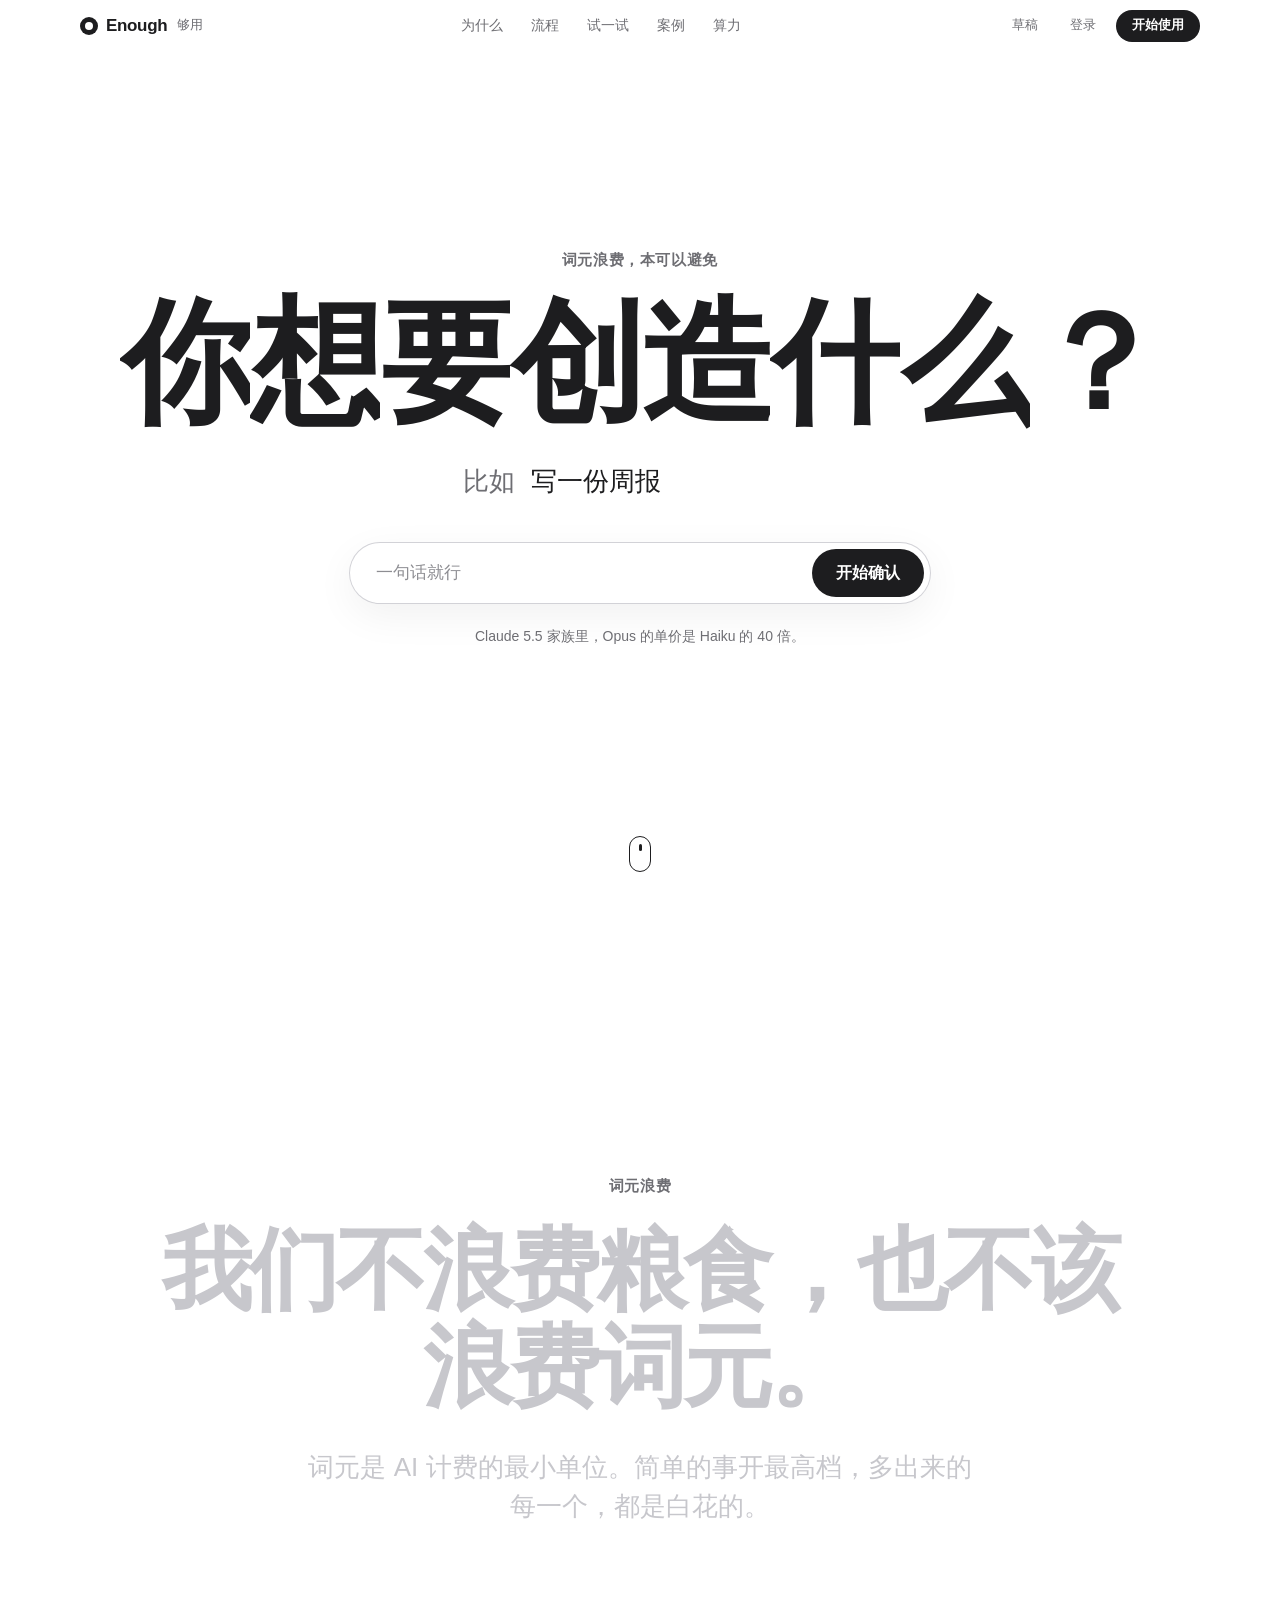
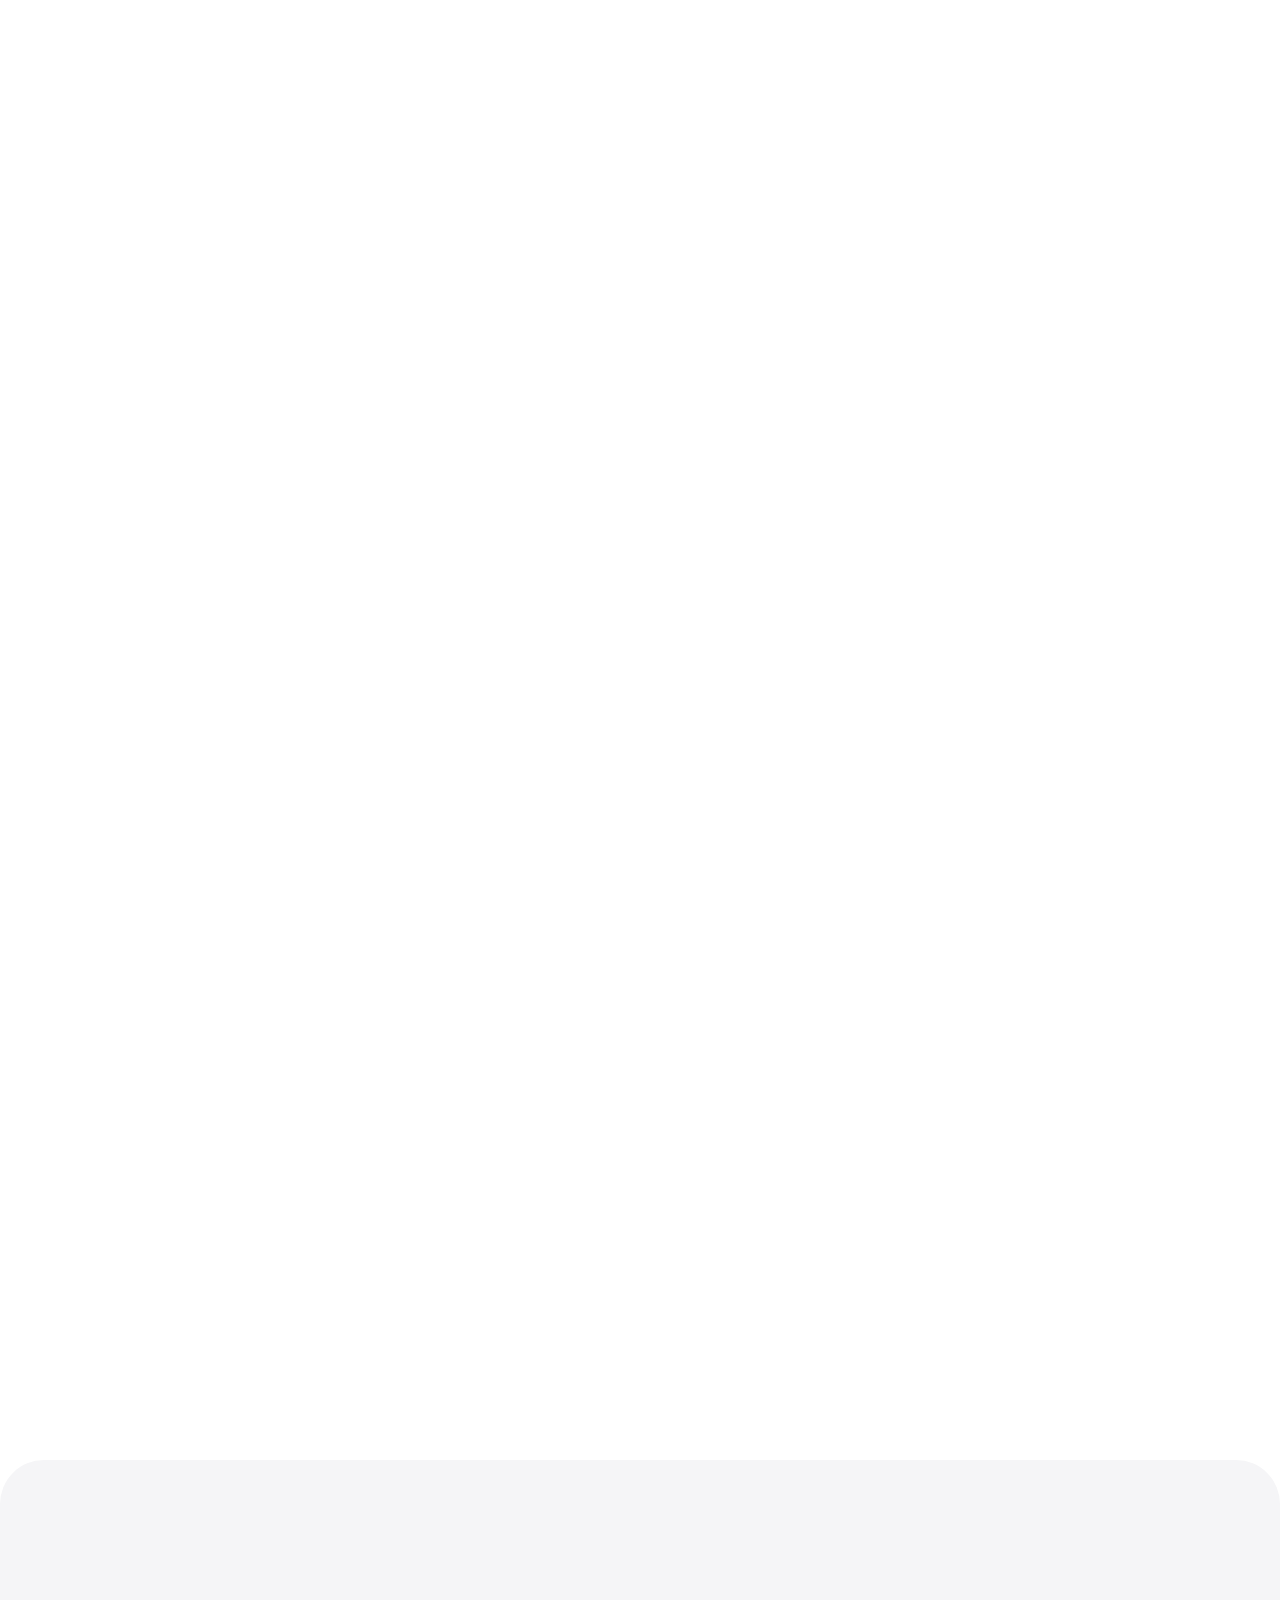
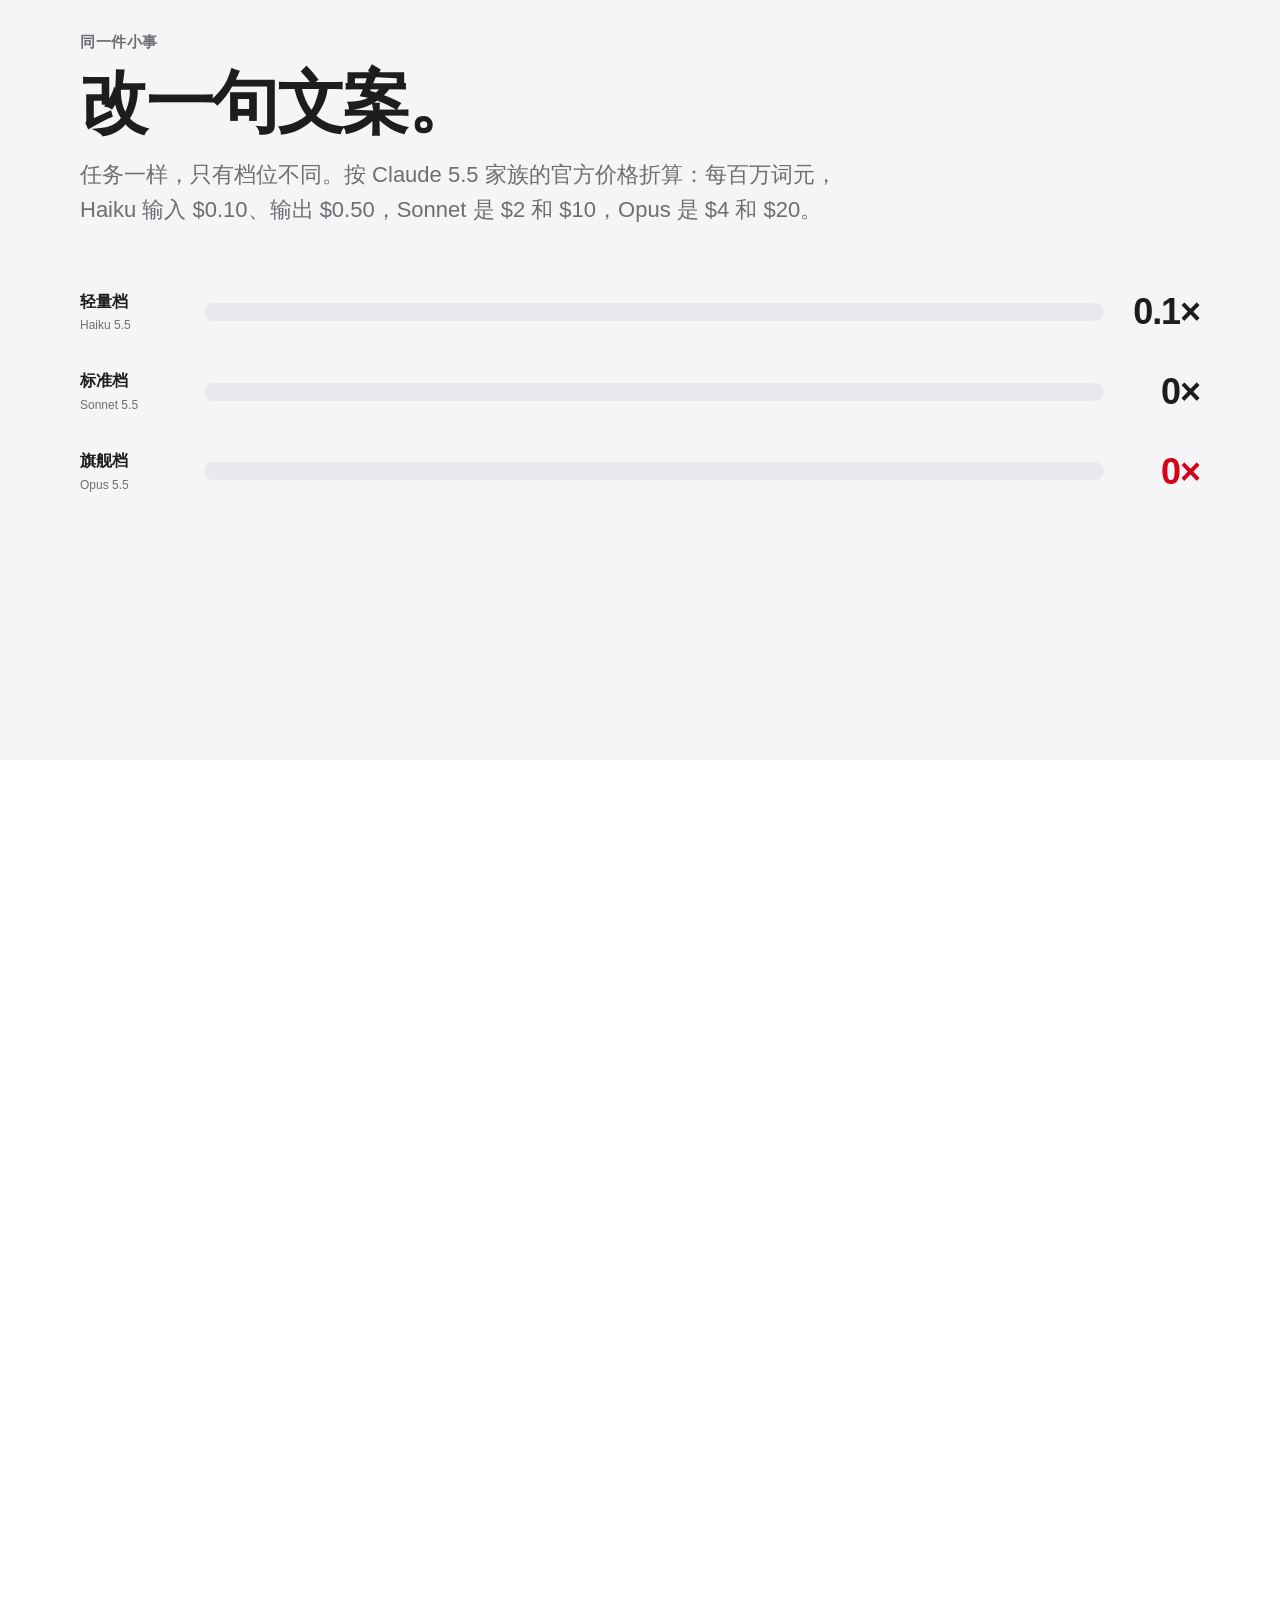
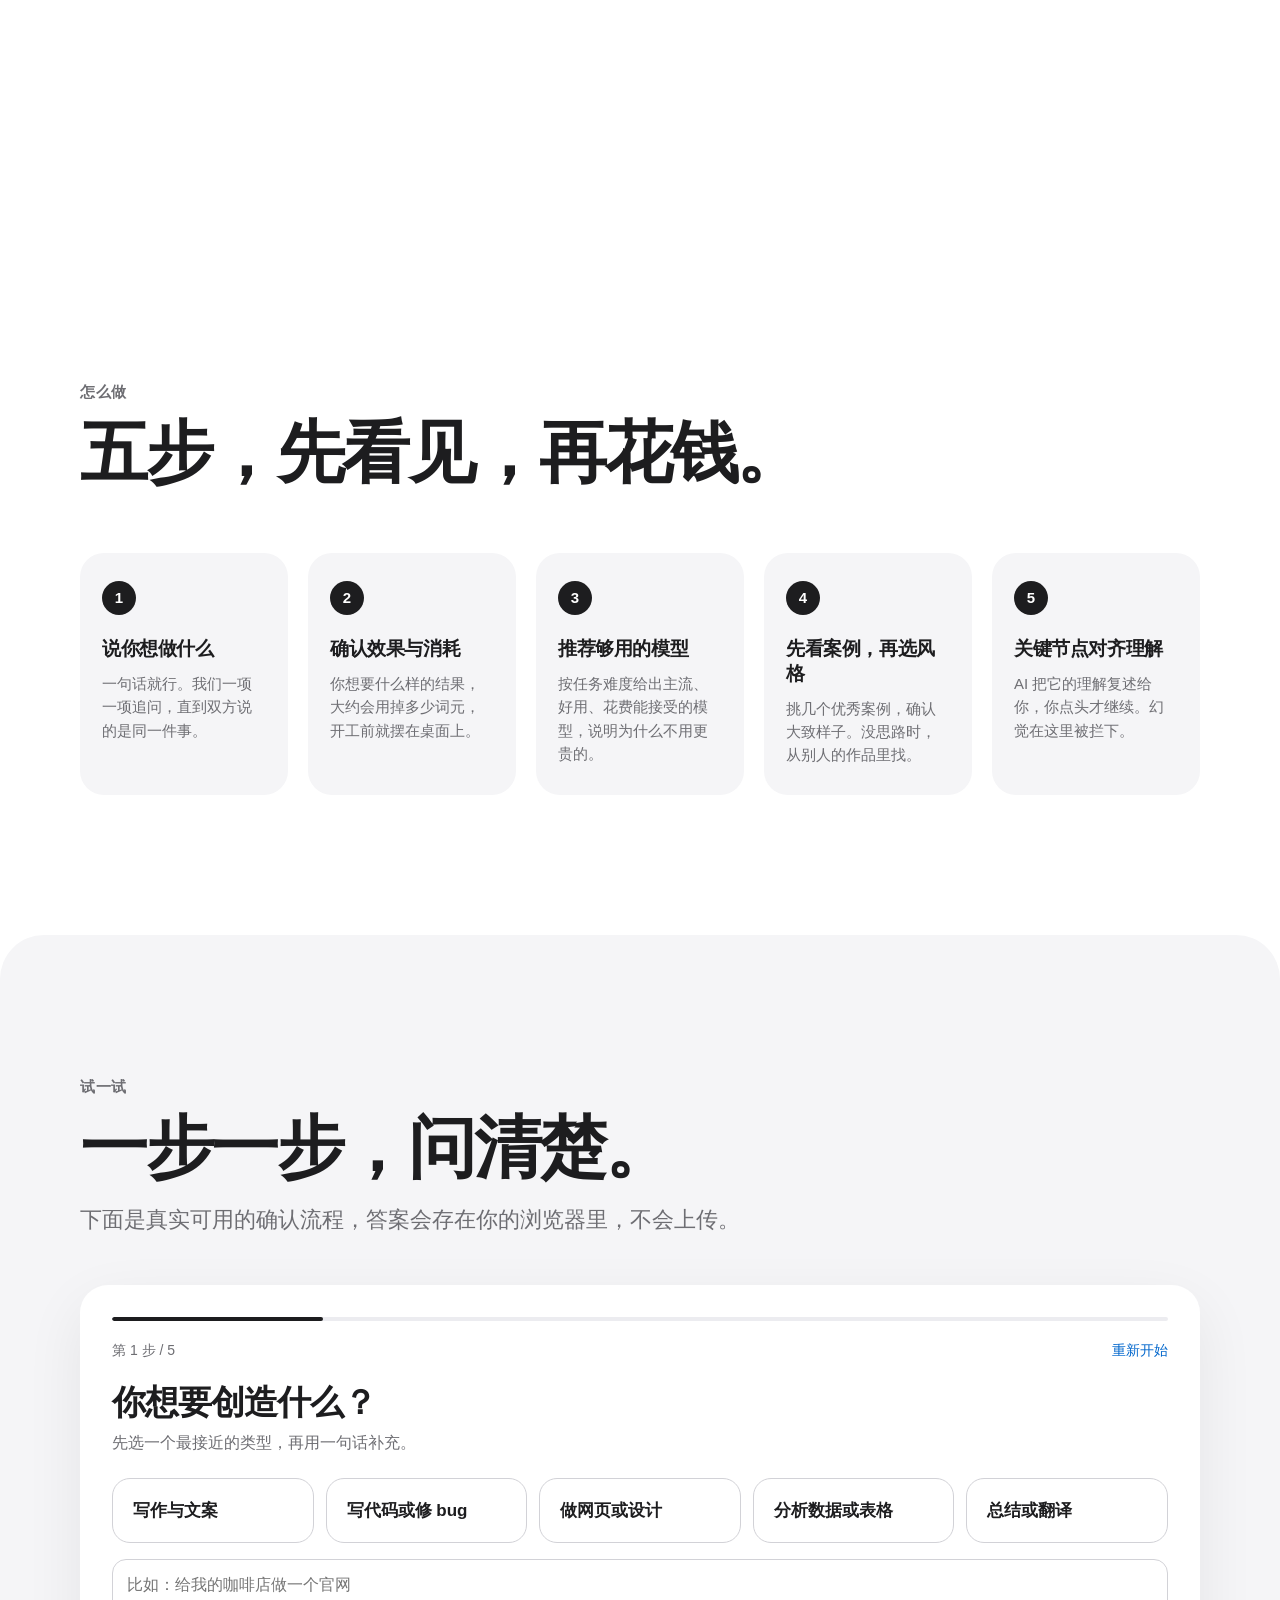
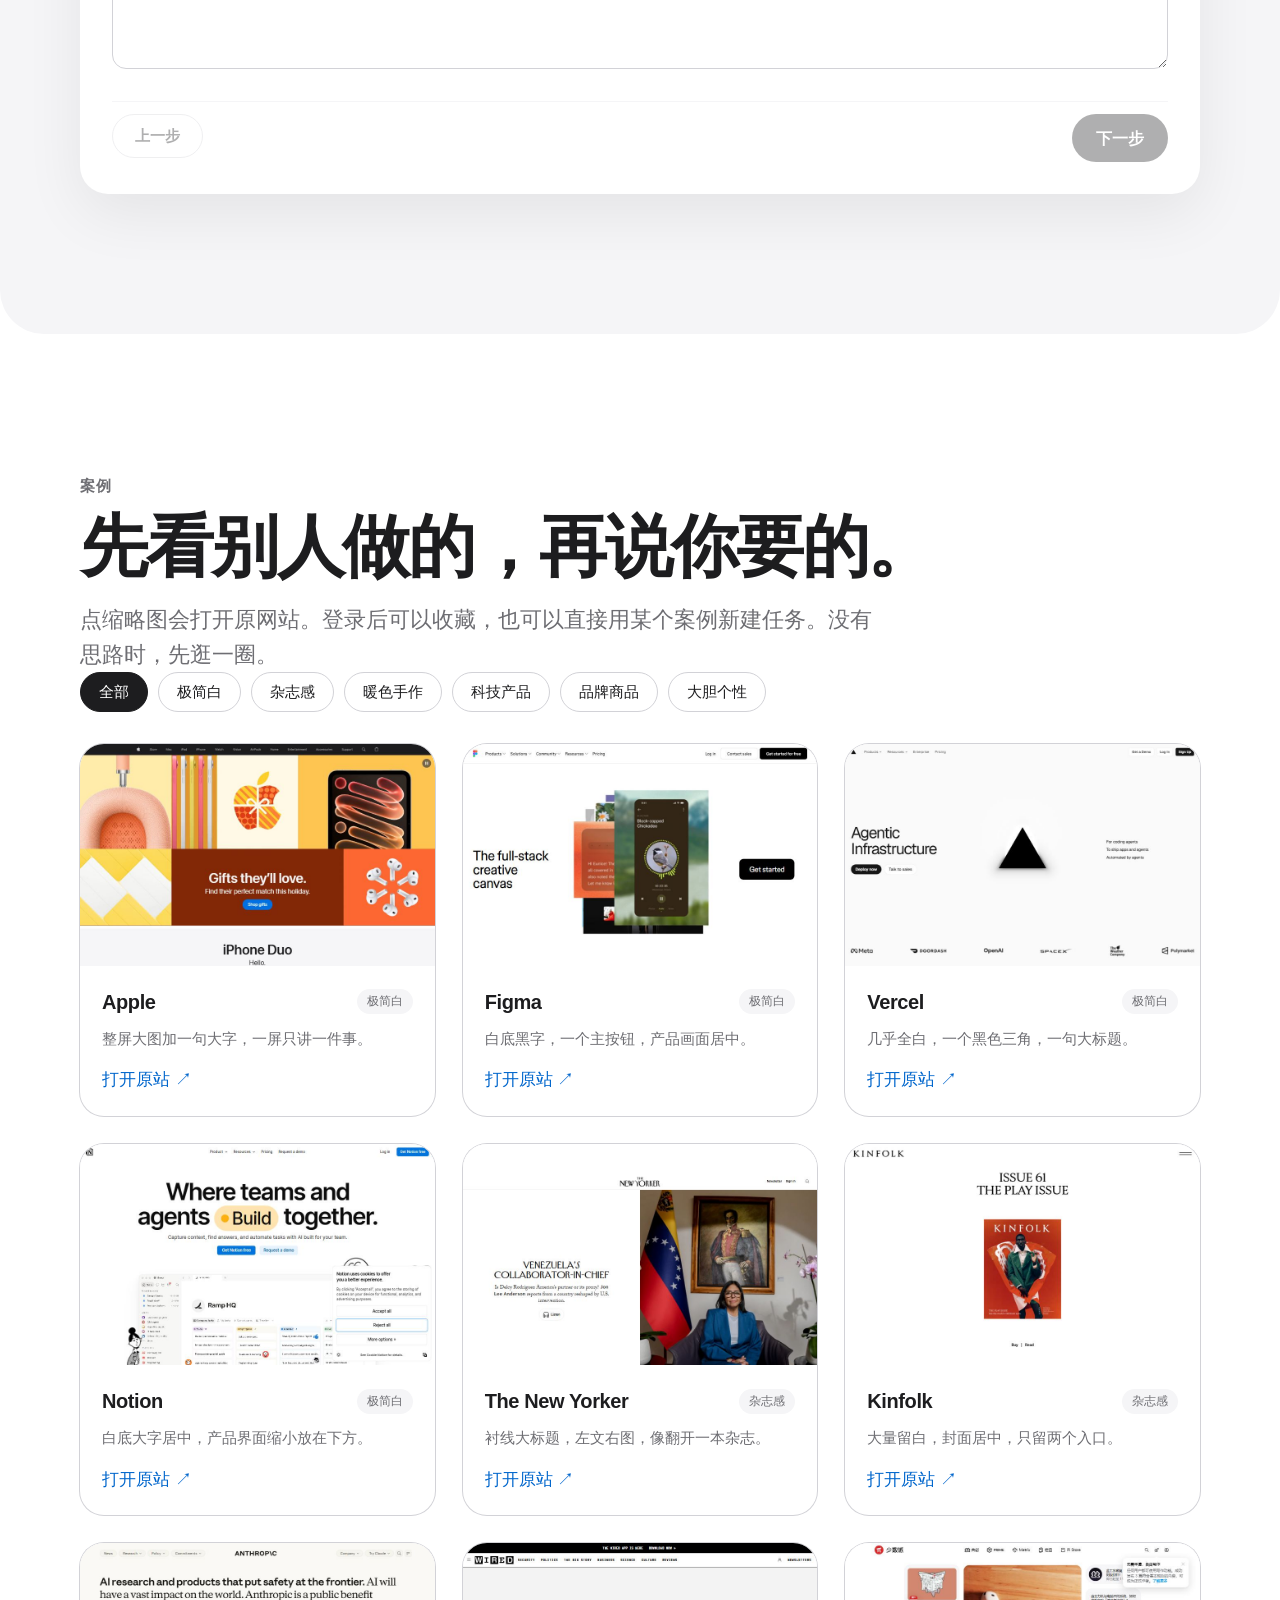
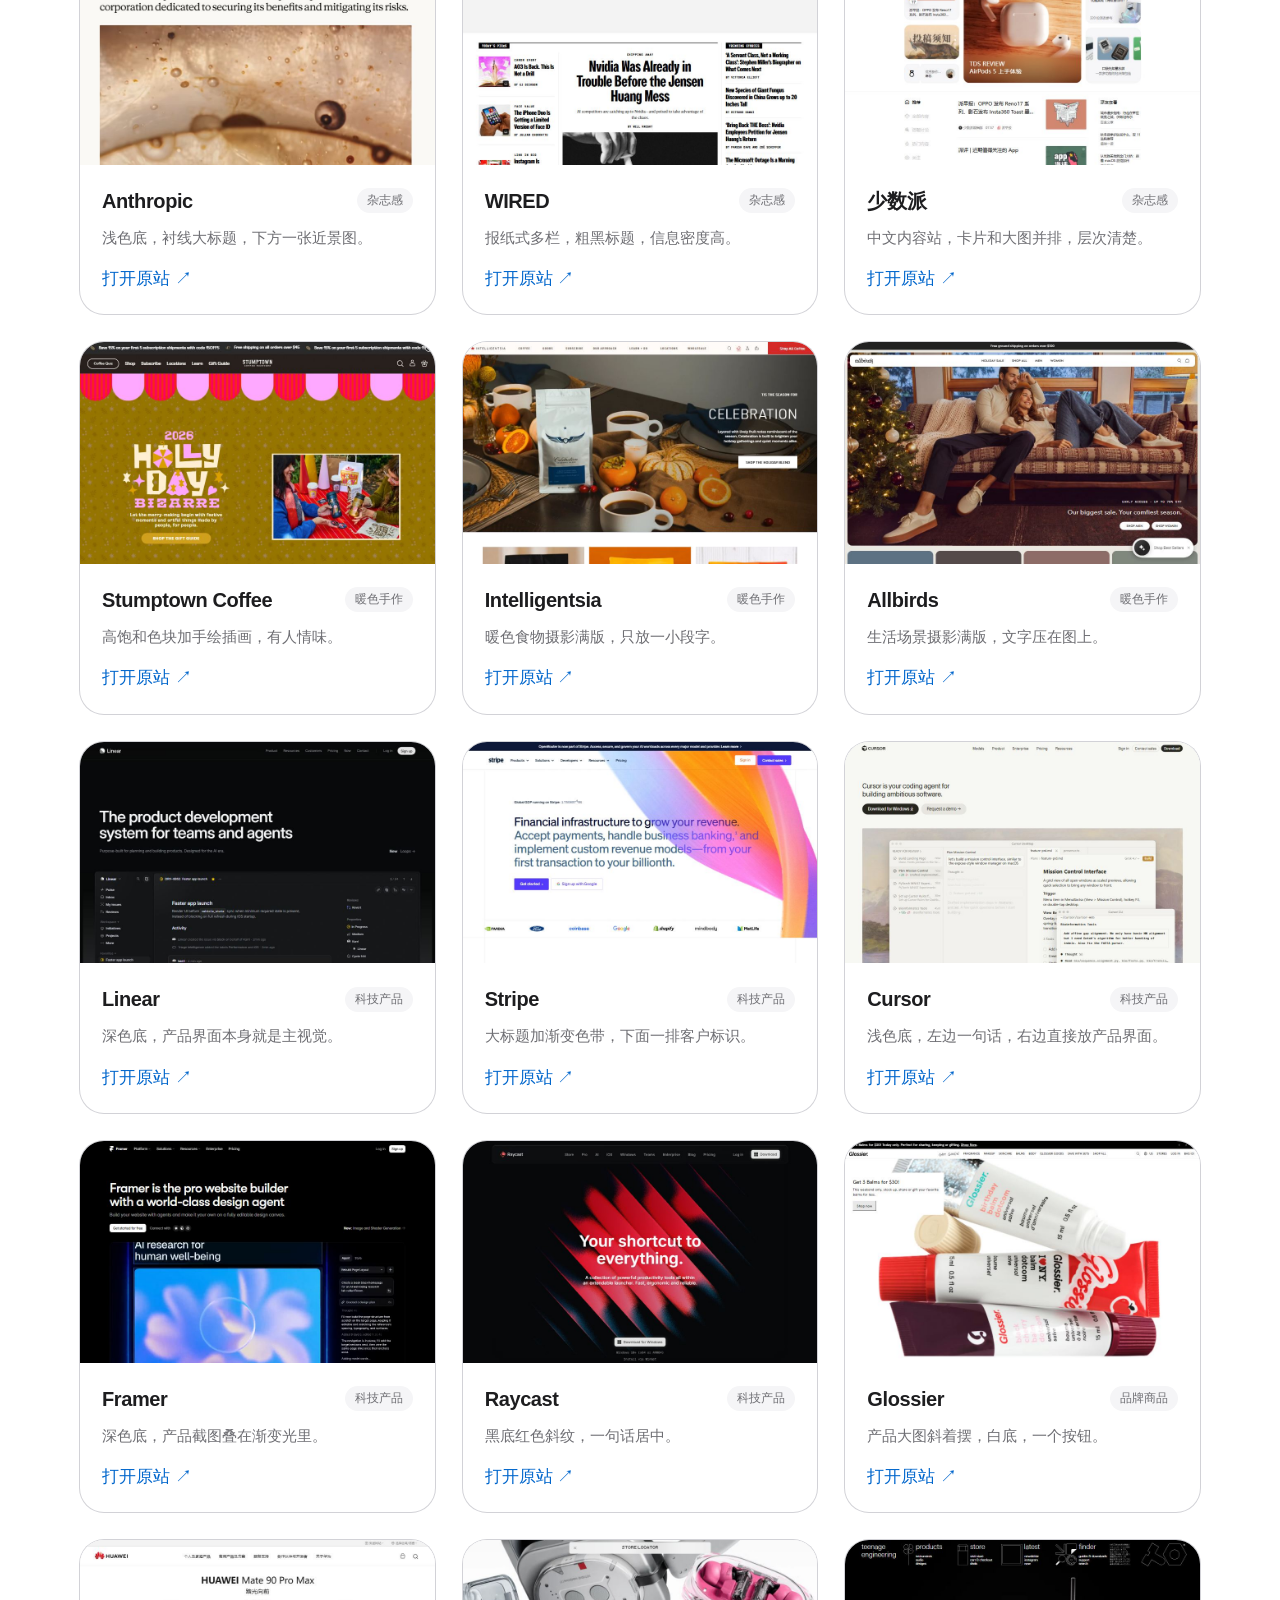
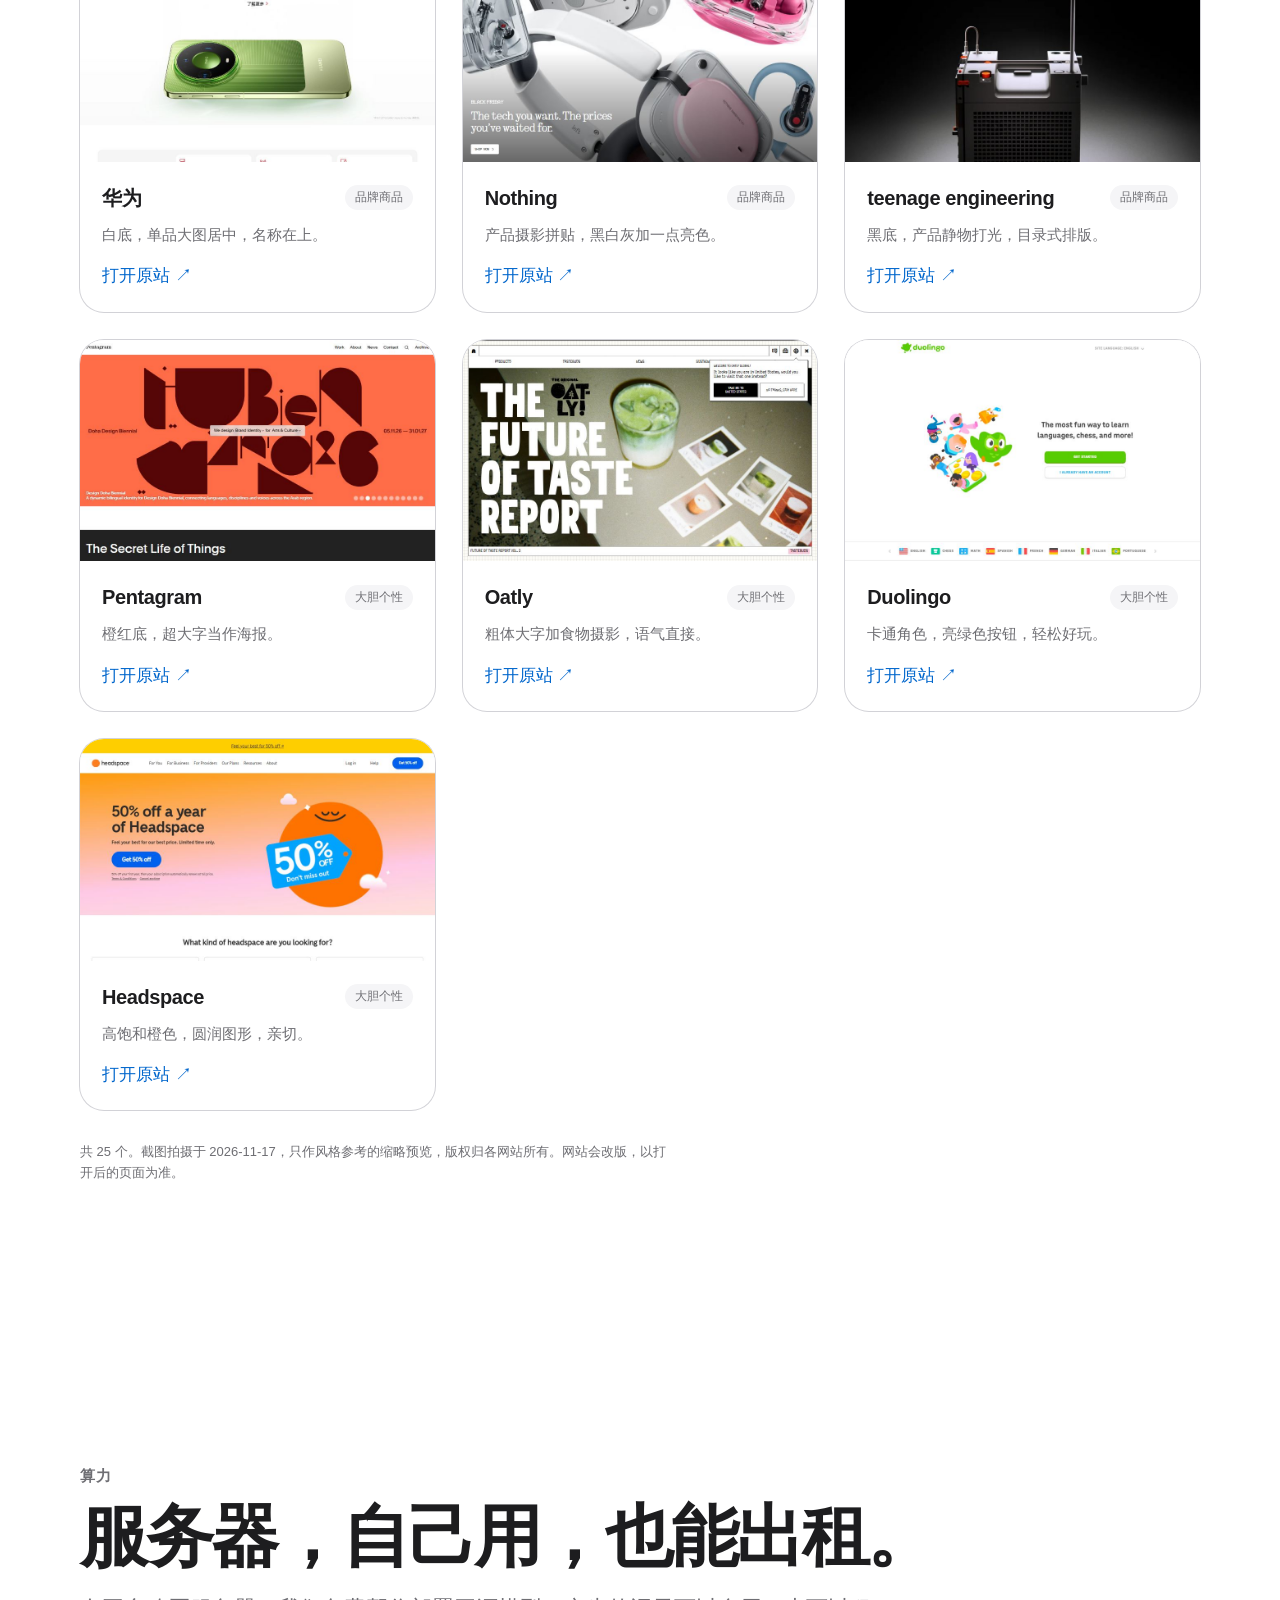
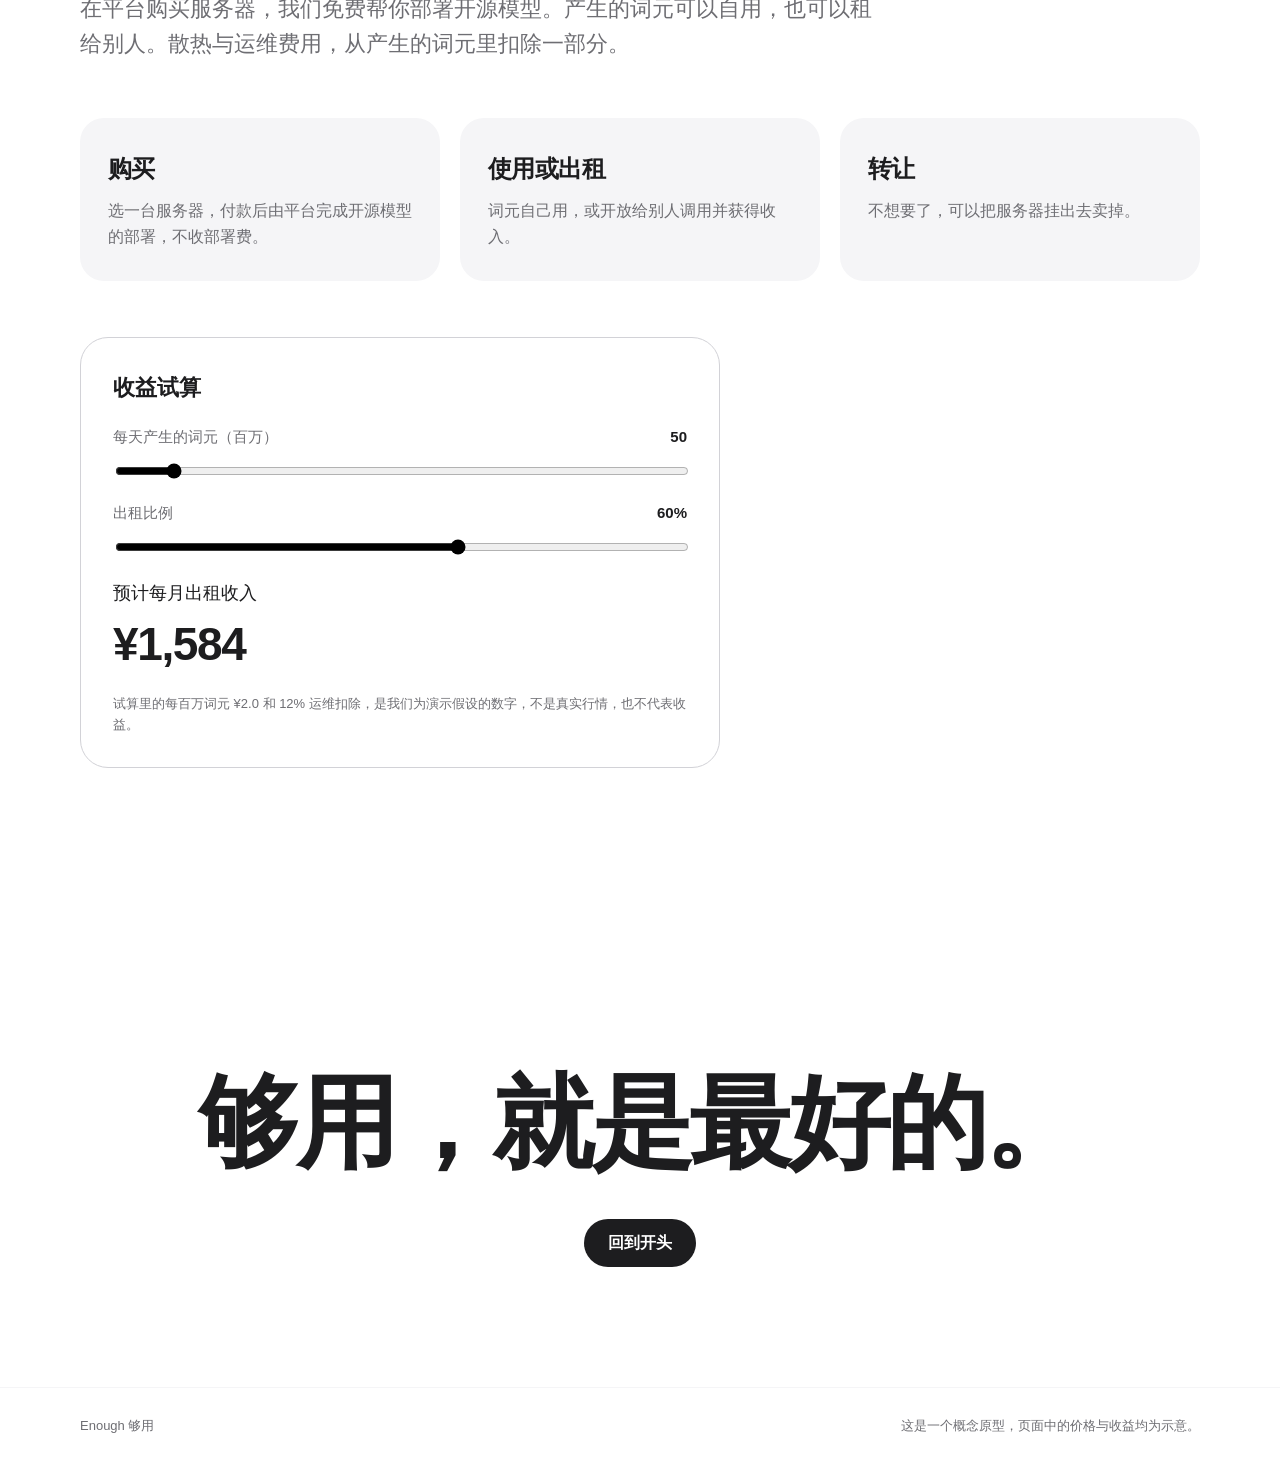
==== commit 9dd4a876: "Fix: hero content disappearing after scrolling back to top Co-Authored-By: Claude Opus 5.5 <noreply@" ====
--- a/index.html
+++ b/index.html
@@ -35,17 +35,19 @@
 <main id="main">
 
 <section class="hero" id="top">
-  <p class="eyebrow hero-in">词元浪费，本可以避免</p>
-  <h1 class="ask" id="ask" aria-label="你想要创造什么？">你想要创造什么？</h1>
-  <p class="roll hero-in" aria-hidden="true"><span>比如</span><span class="roll-win"><span class="roll-list" id="rollList">
-    <span>给咖啡店做一个官网</span><span>写一份周报</span><span>修一个报错的脚本</span><span>整理三小时的会议纪要</span><span>翻译一份合同</span><span>分析一张销售表</span>
-  </span></span></p>
-  <form class="prompt hero-in" id="heroForm" autocomplete="off">
-    <label class="sr" for="heroInput">说说你想创造什么</label>
-    <input id="heroInput" type="text" maxlength="60" placeholder="一句话就行">
-    <button type="submit" class="btn-solid">开始确认</button>
-  </form>
-  <p class="fact hero-in">Claude 5.5 家族里，Opus 的单价是 Haiku 的 40 倍。</p>
+  <div class="hero-inner" id="heroInner">
+    <p class="eyebrow hero-in">词元浪费，本可以避免</p>
+    <h1 class="ask" id="ask" aria-label="你想要创造什么？">你想要创造什么？</h1>
+    <p class="roll hero-in" aria-hidden="true"><span>比如</span><span class="roll-win"><span class="roll-list" id="rollList">
+      <span>给咖啡店做一个官网</span><span>写一份周报</span><span>修一个报错的脚本</span><span>整理三小时的会议纪要</span><span>翻译一份合同</span><span>分析一张销售表</span>
+    </span></span></p>
+    <form class="prompt hero-in" id="heroForm" autocomplete="off">
+      <label class="sr" for="heroInput">说说你想创造什么</label>
+      <input id="heroInput" type="text" maxlength="60" placeholder="一句话就行">
+      <button type="submit" class="btn-solid">开始确认</button>
+    </form>
+    <p class="fact hero-in">Claude 5.5 家族里，Opus 的单价是 Haiku 的 40 倍。</p>
+  </div>
   <a class="cue hero-in" href="#why" data-goto="why" aria-label="向下看为什么"><span></span></a>
 </section>
 
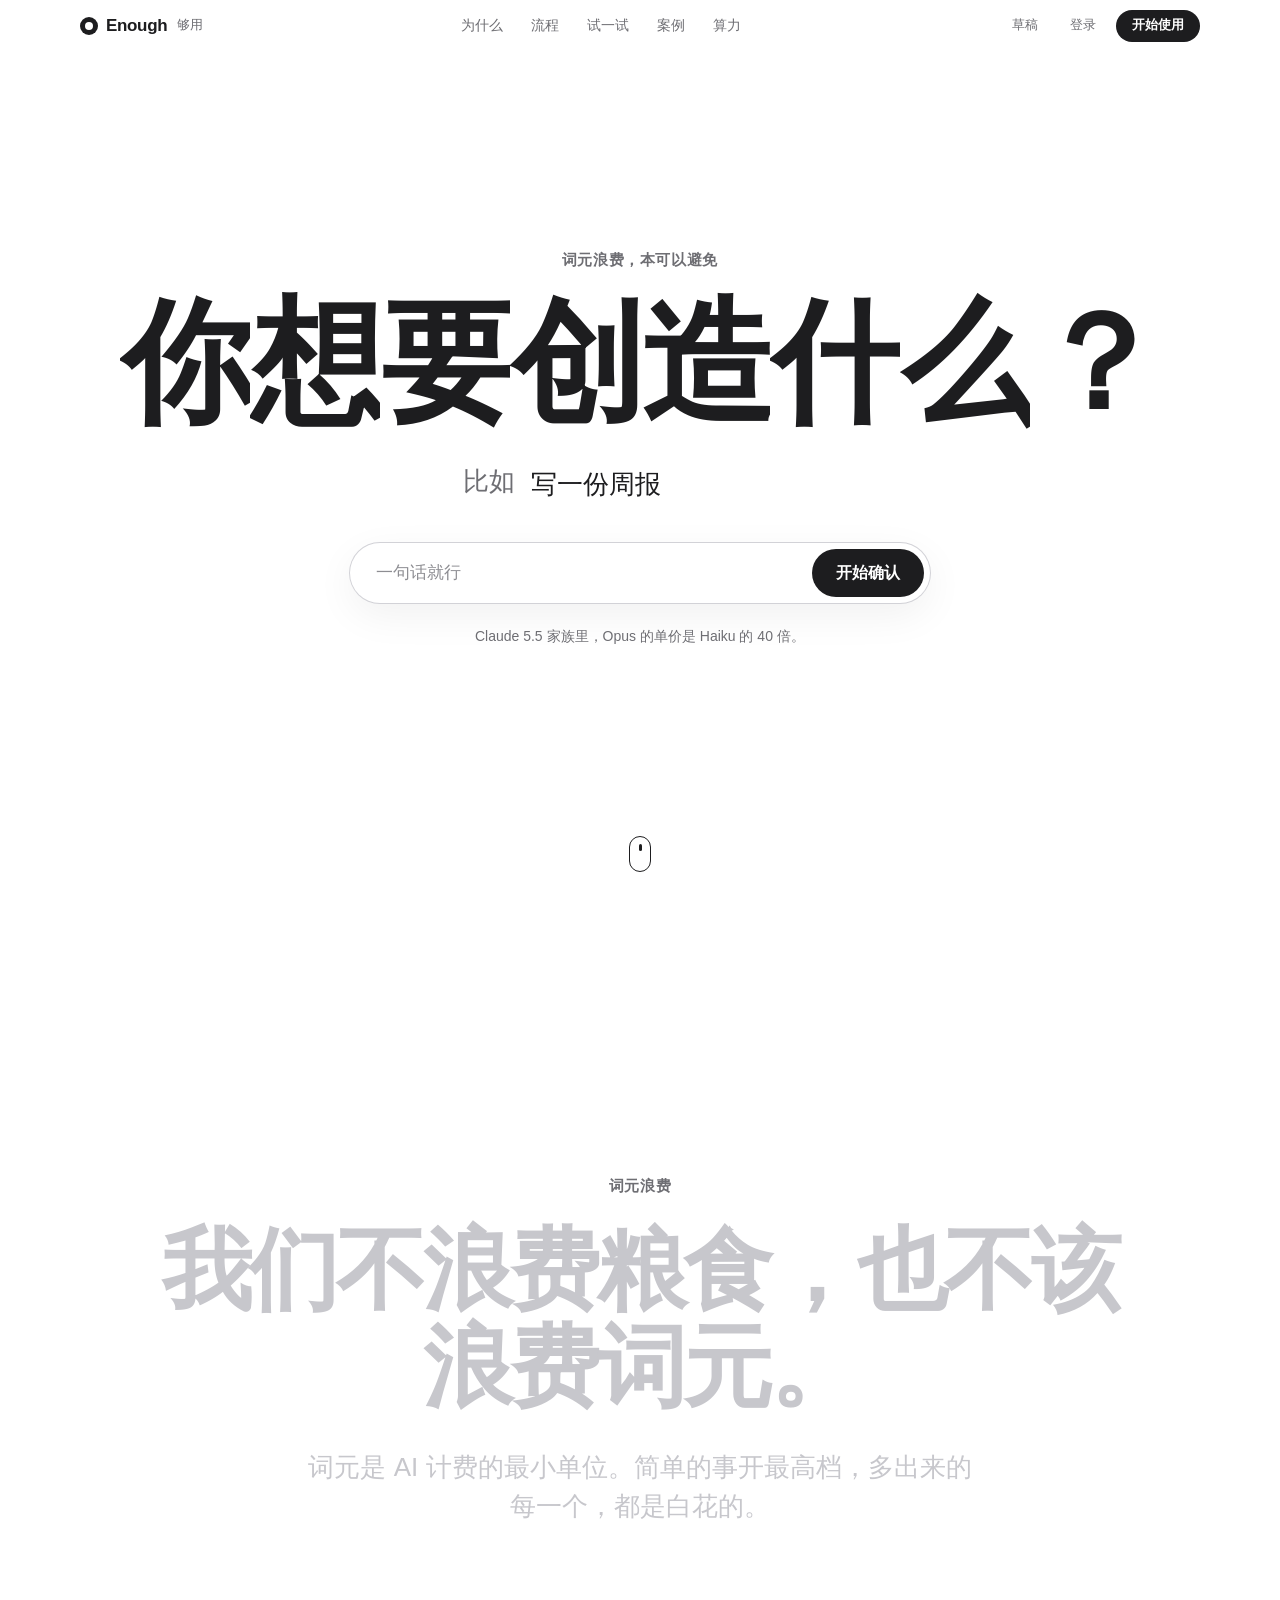
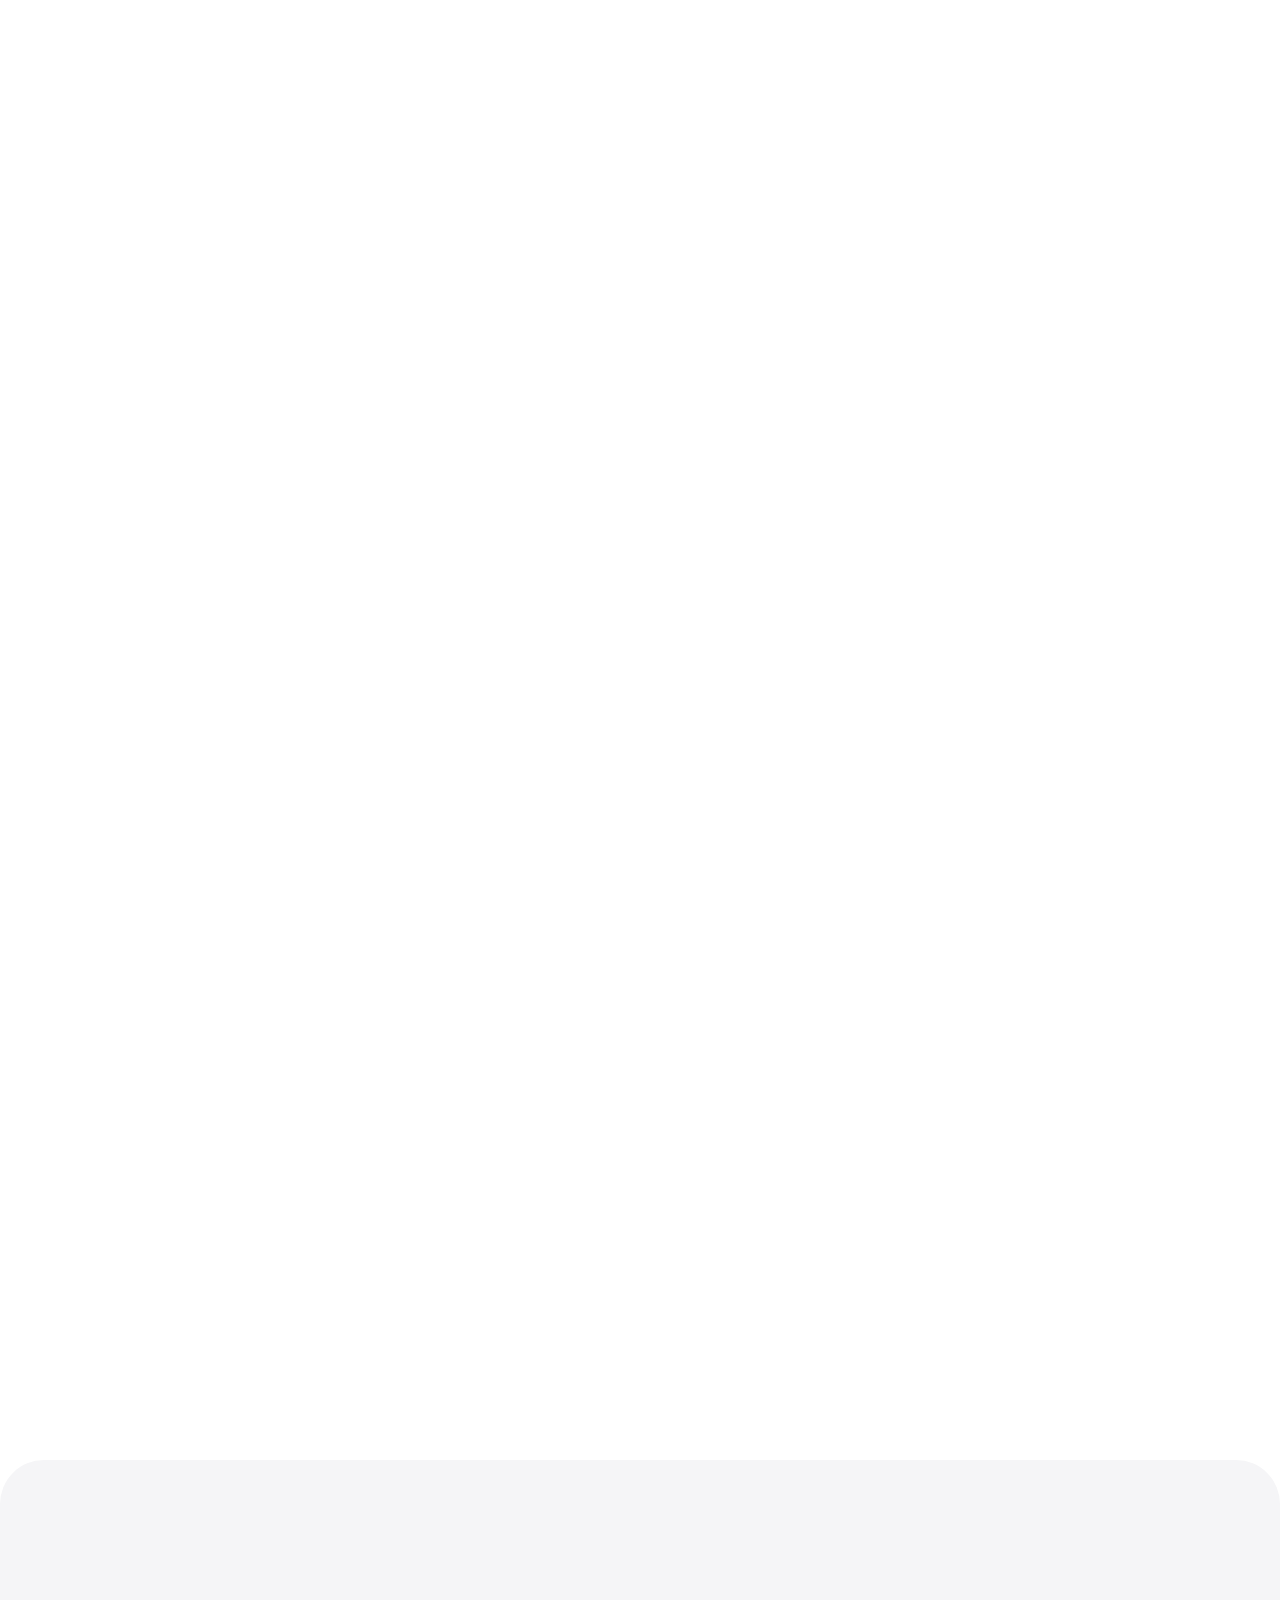
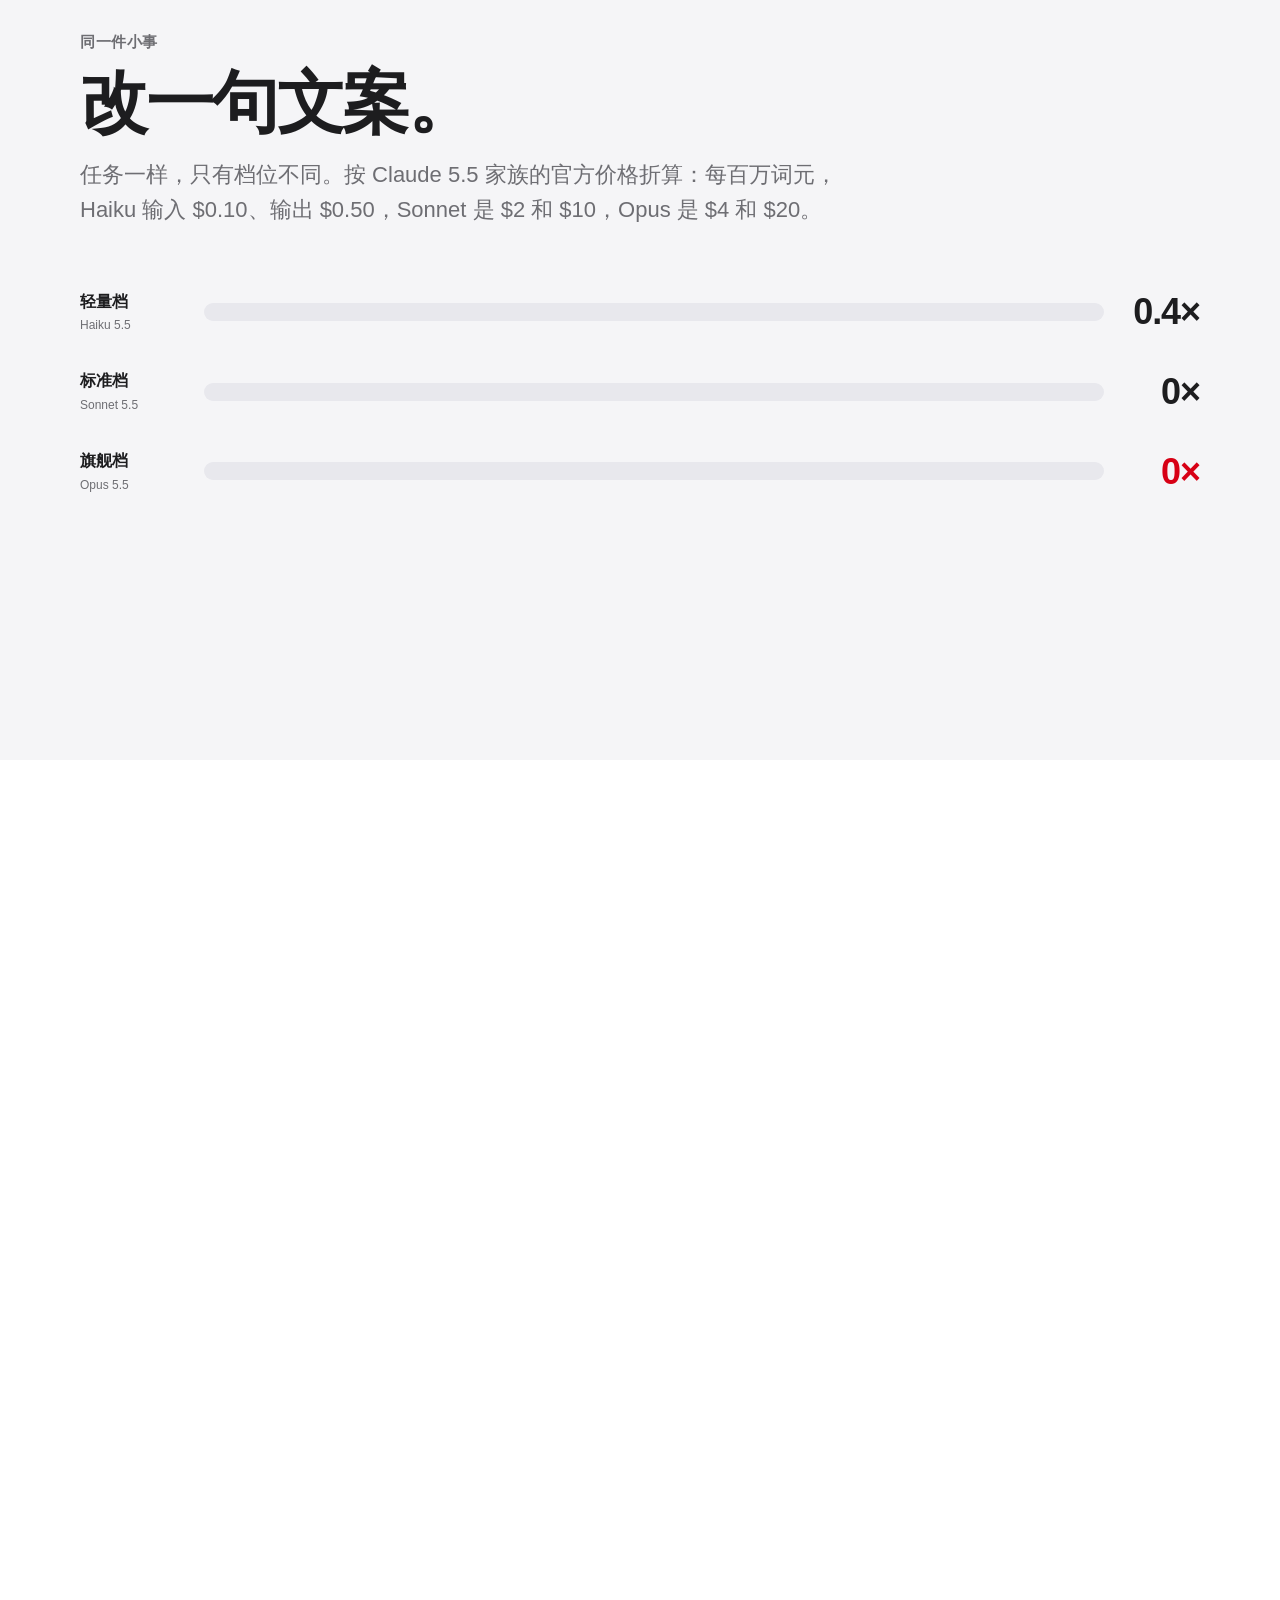
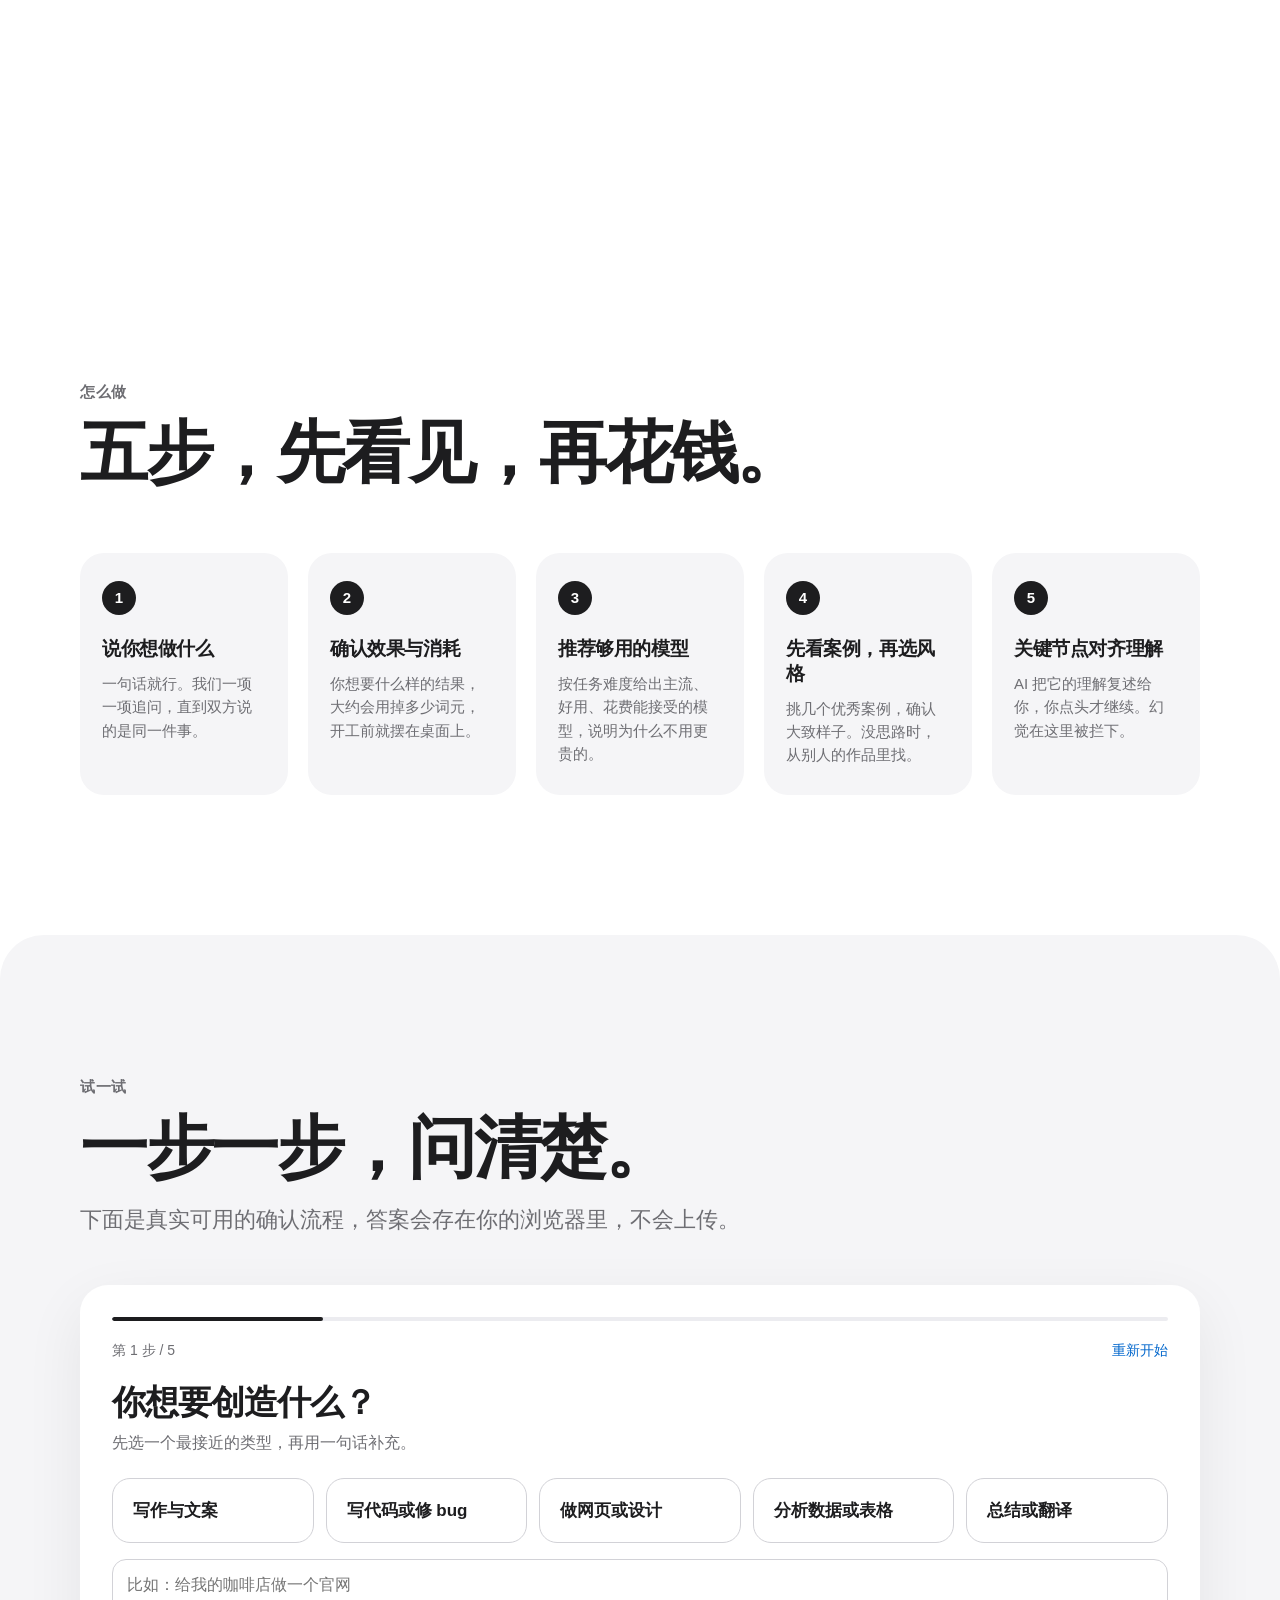
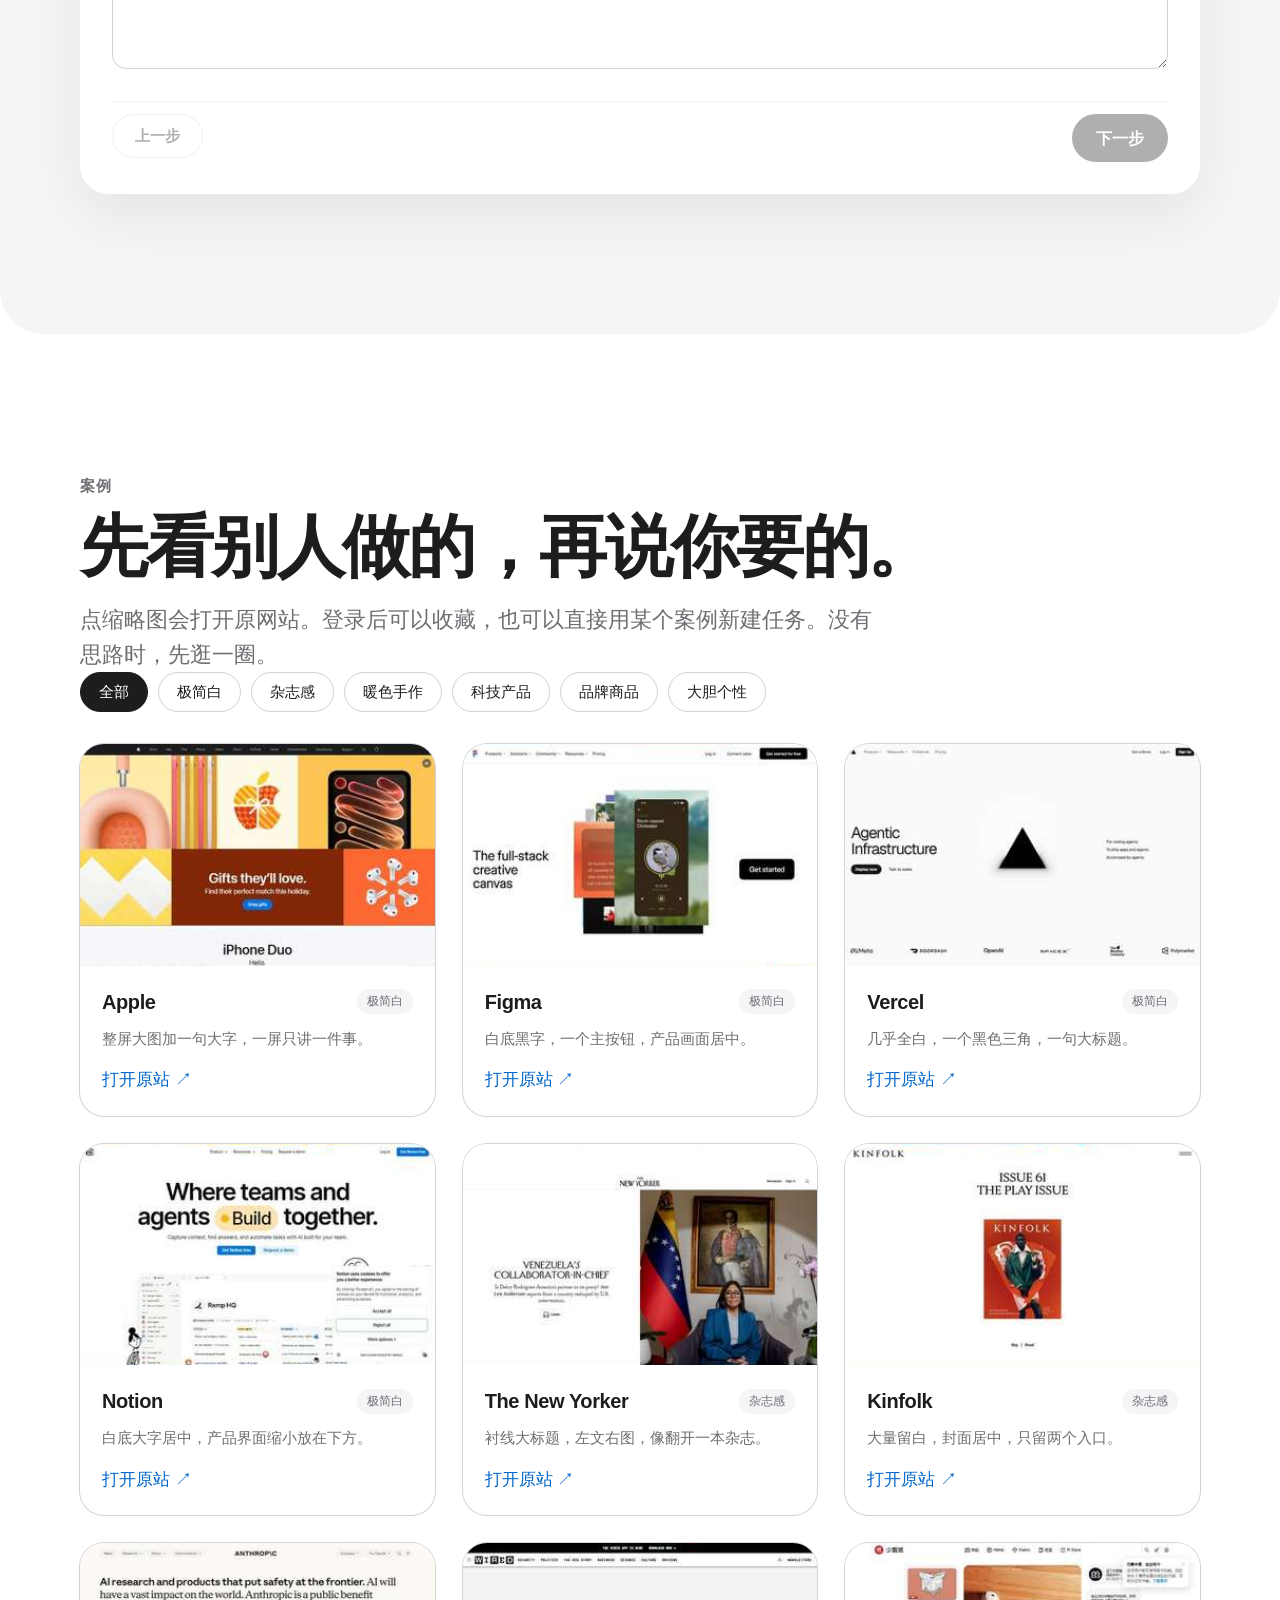
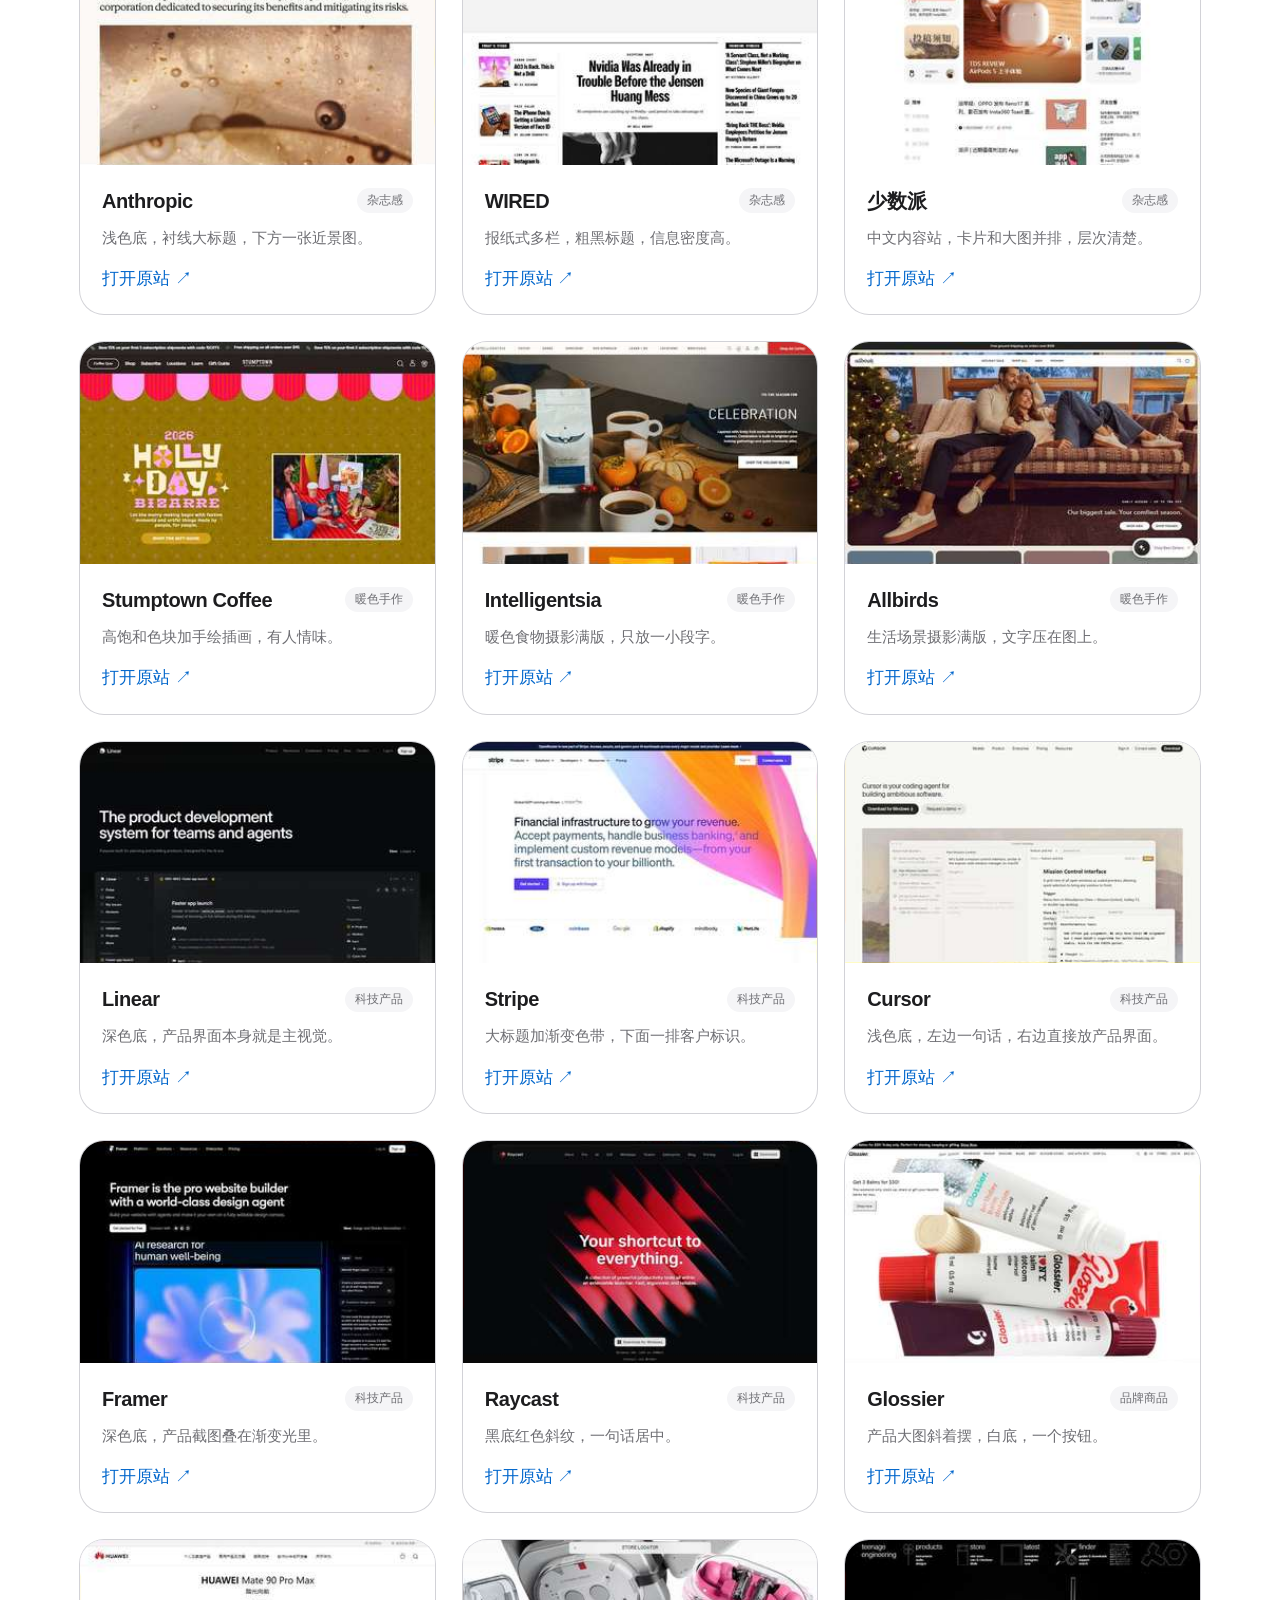
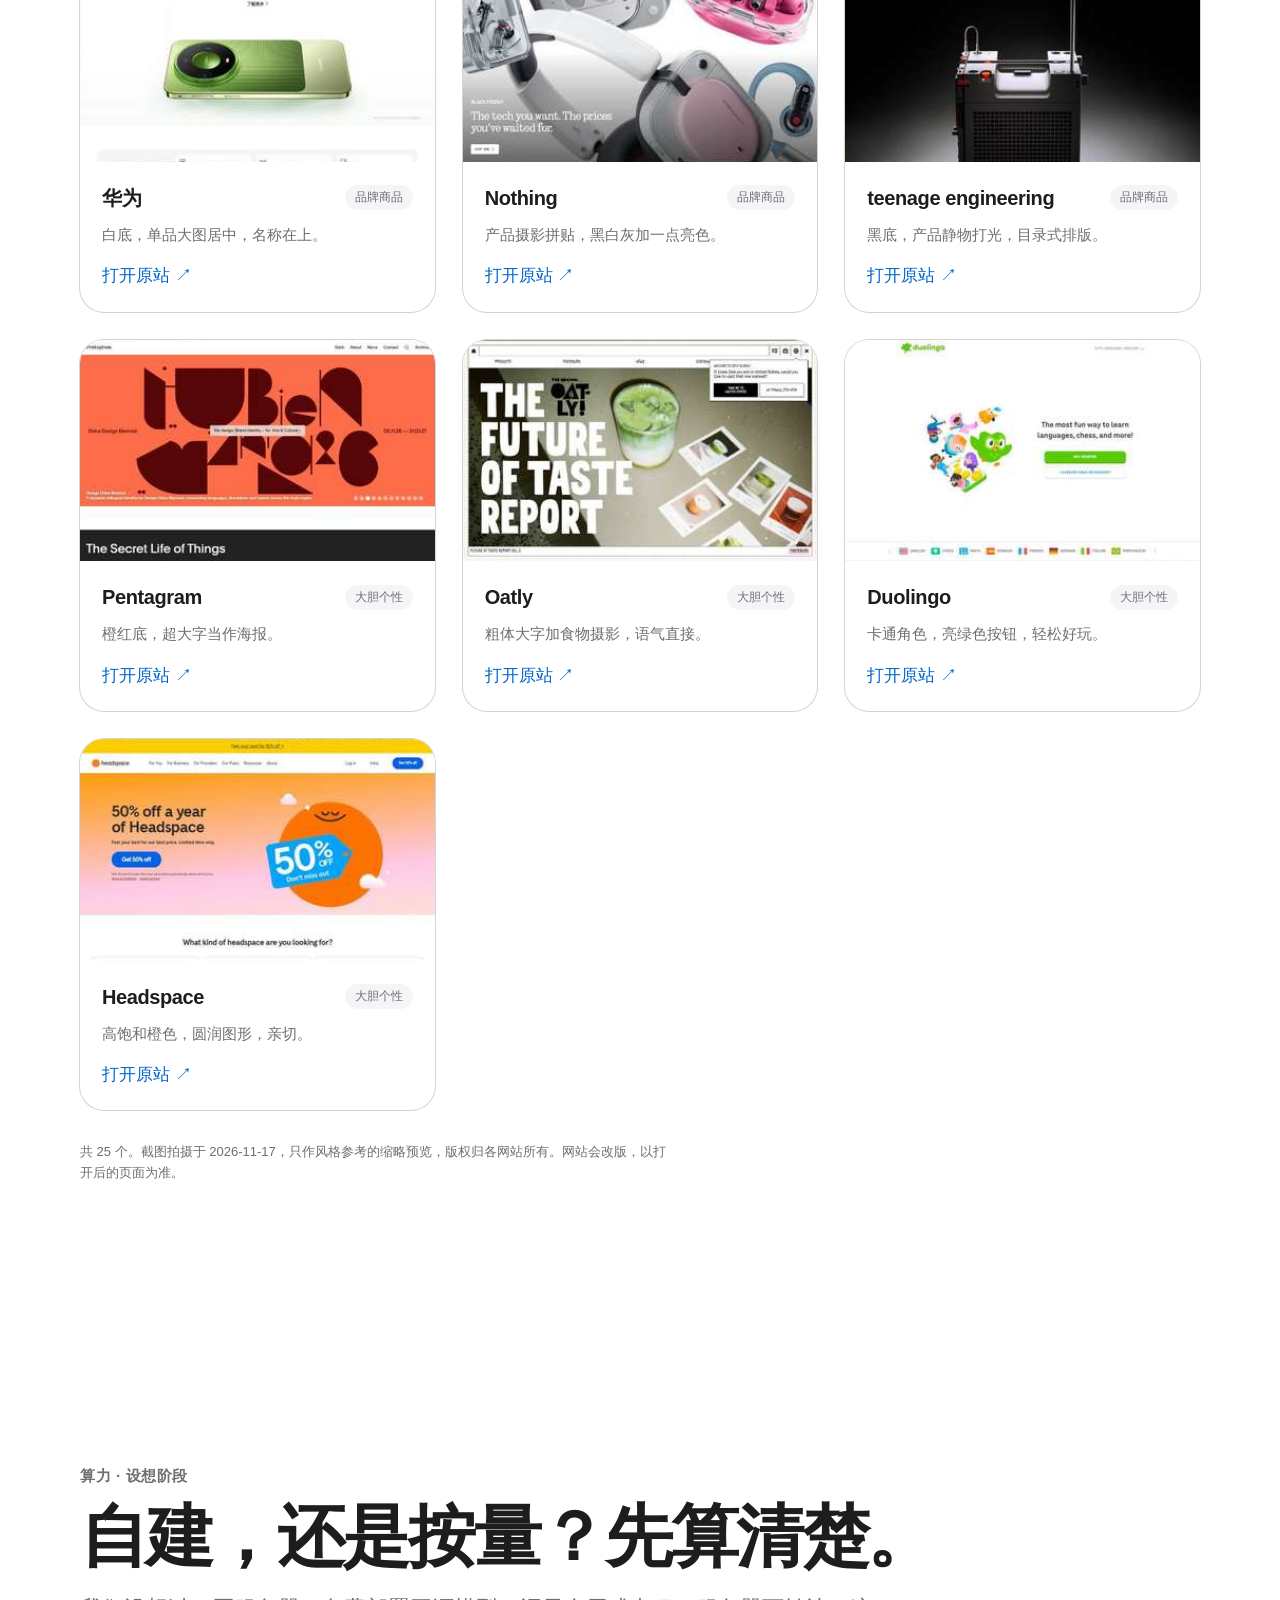
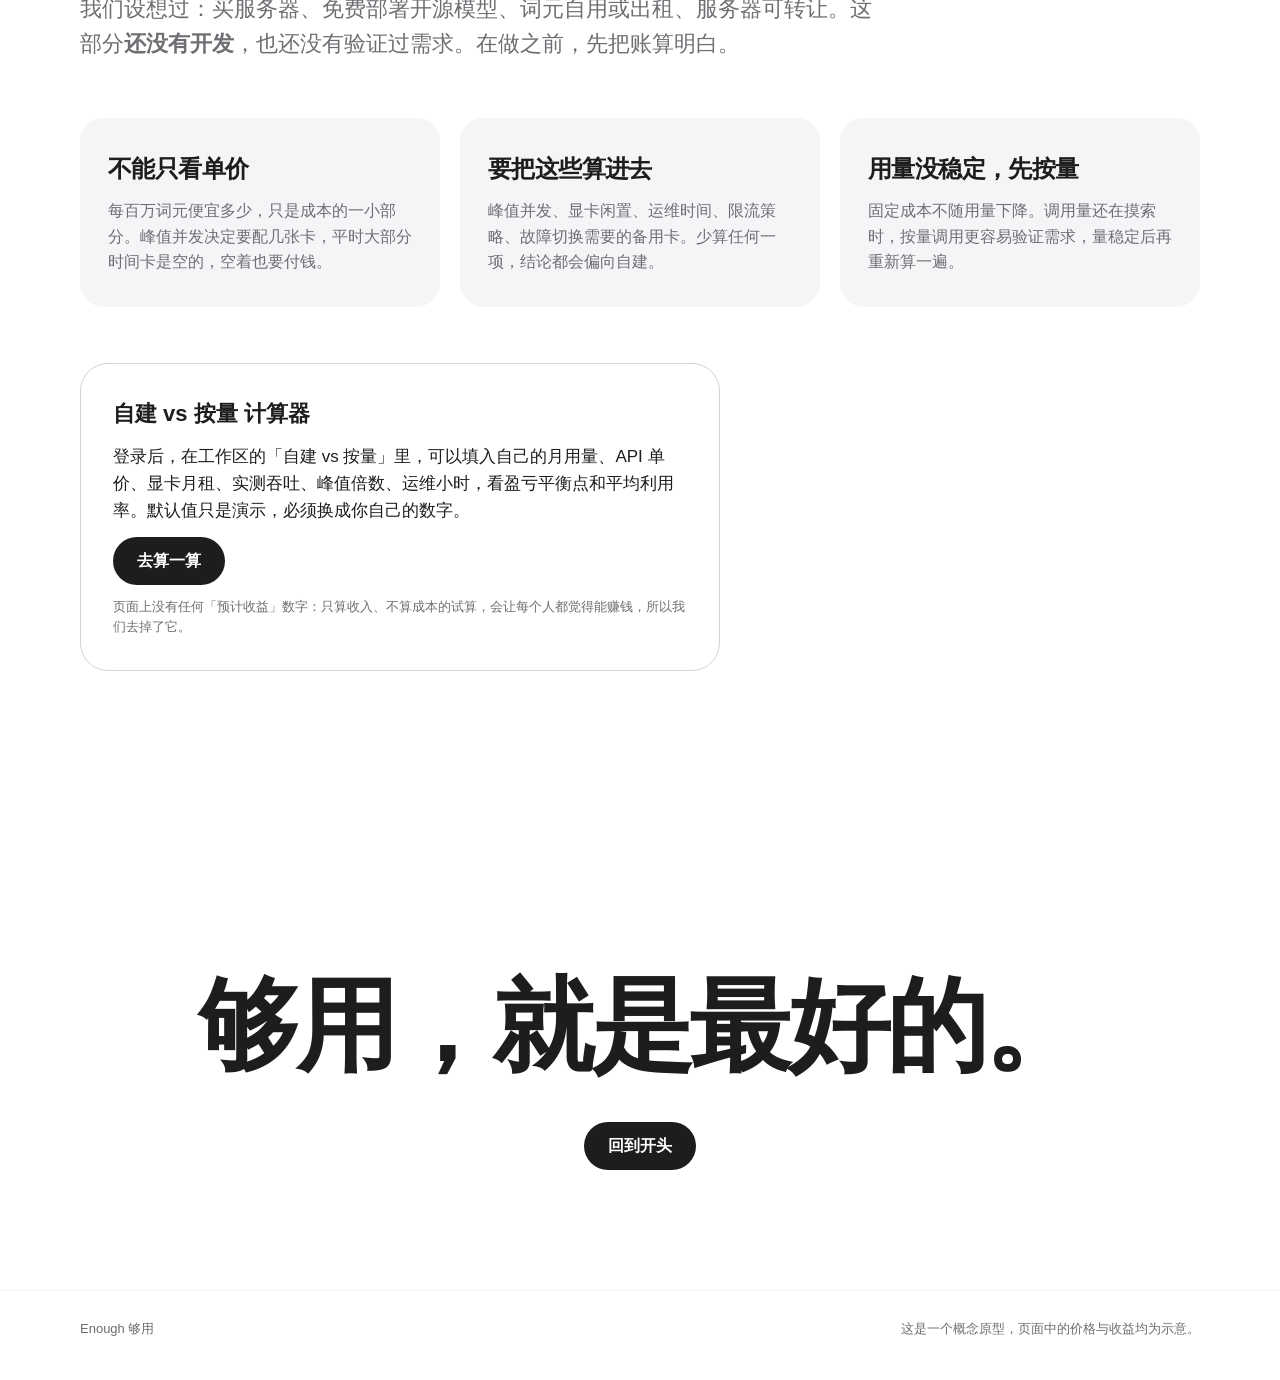
==== commit b952e2a2: "Feat: AI recap, mainland availability, quick mode, tier upgrade retry, self-host vs pay-per-use calc" ====
--- a/index.html
+++ b/index.html
@@ -119,22 +119,19 @@
 
 <section class="compute" id="compute" aria-labelledby="compute-h">
   <div class="wrap">
-    <p class="eyebrow">算力</p>
-    <h2 id="compute-h">服务器，自己用，也能出租。</h2>
-    <p class="lead">在平台购买服务器，我们免费帮你部署开源模型。产生的词元可以自用，也可以租给别人。散热与运维费用，从产生的词元里扣除一部分。</p>
+    <p class="eyebrow">算力 · 设想阶段</p>
+    <h2 id="compute-h">自建，还是按量？先算清楚。</h2>
+    <p class="lead">我们设想过：买服务器、免费部署开源模型、词元自用或出租、服务器可转让。这部分<b>还没有开发</b>，也还没有验证过需求。在做之前，先把账算明白。</p>
     <div class="cards3">
-      <article class="card"><h3>购买</h3><p>选一台服务器，付款后由平台完成开源模型的部署，不收部署费。</p></article>
-      <article class="card"><h3>使用或出租</h3><p>词元自己用，或开放给别人调用并获得收入。</p></article>
-      <article class="card"><h3>转让</h3><p>不想要了，可以把服务器挂出去卖掉。</p></article>
+      <article class="card"><h3>不能只看单价</h3><p>每百万词元便宜多少，只是成本的一小部分。峰值并发决定要配几张卡，平时大部分时间卡是空的，空着也要付钱。</p></article>
+      <article class="card"><h3>要把这些算进去</h3><p>峰值并发、显卡闲置、运维时间、限流策略、故障切换需要的备用卡。少算任何一项，结论都会偏向自建。</p></article>
+      <article class="card"><h3>用量没稳定，先按量</h3><p>固定成本不随用量下降。调用量还在摸索时，按量调用更容易验证需求，量稳定后再重新算一遍。</p></article>
     </div>
     <div class="calc" id="calc">
-      <h3>收益试算</h3>
-      <label for="calcQty">每天产生的词元（百万）<output id="calcQtyOut">50</output></label>
-      <input id="calcQty" type="range" min="5" max="500" step="5" value="50">
-      <label for="calcRent">出租比例<output id="calcRentOut">60%</output></label>
-      <input id="calcRent" type="range" min="0" max="100" step="5" value="60">
-      <p class="calc-res">预计每月出租收入 <b id="calcRes">¥0</b></p>
-      <p class="calc-note">试算里的每百万词元 ¥2.0 和 12% 运维扣除，是我们为演示假设的数字，不是真实行情，也不代表收益。</p>
+      <h3>自建 vs 按量 计算器</h3>
+      <p>登录后，在工作区的「自建 vs 按量」里，可以填入自己的月用量、API 单价、显卡月租、实测吞吐、峰值倍数、运维小时，看盈亏平衡点和平均利用率。默认值只是演示，必须换成你自己的数字。</p>
+      <p><a class="btn-solid" href="login.html?next=app.html%23%2Fselfhost" id="calcGo">去算一算</a></p>
+      <p class="calc-note">页面上没有任何「预计收益」数字：只算收入、不算成本的试算，会让每个人都觉得能赚钱，所以我们去掉了它。</p>
     </div>
   </div>
 </section>
--- a/css/style.css
+++ b/css/style.css
@@ -1 +1 @@
-:root{--bg:#fff;--ink:#1d1d1f;--mute:#6e6e73;--line:#d2d2d7;--soft:#f5f5f7;--blue:#0066cc;--red:#d70015;--green:#1f7a3a;--font:-apple-system,BlinkMacSystemFont,"SF Pro Display","SF Pro Text","Helvetica Neue","PingFang SC","Hiragino Sans GB","Microsoft YaHei","Noto Sans SC",sans-serif;--mono:ui-monospace,SFMono-Regular,"SF Mono",Menlo,Consolas,monospace;--ease:cubic-bezier(.22,.61,.36,1);--wrap:min(1120px, calc(100vw - 48px) );--nav:52px}*,*:before,*:after{box-sizing:border-box}html{-webkit-text-size-adjust:100%;scroll-padding-top:var(--nav)}body{margin:0;background:var(--bg);color:var(--ink);font:400 17px/1.6 var(--font);-webkit-font-smoothing:antialiased;overflow-x:hidden}h1,h2,h3,p,ul,ol,figure{margin:0}ul,ol{padding:0;list-style:none}a{color:inherit;text-decoration:none}button,input,textarea{font:inherit;color:inherit}button{cursor:pointer;background:none;border:0;padding:0}img,svg{display:block;max-width:100%}[hidden]{display:none!important}.wrap{width:var(--wrap);margin-inline:auto}.sr{position:absolute;width:1px;height:1px;overflow:hidden;clip:rect(0 0 0 0);white-space:nowrap}.skip{position:fixed;left:12px;top:-60px;z-index:200;background:var(--ink);color:#fff;padding:10px 16px;border-radius:999px;transition:top .2s}.skip:focus{top:12px}:focus-visible{outline:2px solid var(--blue);outline-offset:3px;border-radius:6px}::selection{background:var(--ink);color:#fff}.eyebrow{font-size:15px;font-weight:600;color:var(--mute);letter-spacing:.04em}.lead{font-size:clamp(18px,2vw,22px);color:var(--mute);max-width:36em}h2{font-size:clamp(34px,5.6vw,68px);line-height:1.08;letter-spacing:-.035em;font-weight:700}.nav{position:fixed;inset:0 0 auto;z-index:60;height:var(--nav);display:flex;align-items:center;justify-content:space-between;padding:0 max(24px,calc((100vw - 1120px)/2));background:#ffffffb8;backdrop-filter:saturate(180%) blur(20px);-webkit-backdrop-filter:saturate(180%) blur(20px);border-bottom:1px solid transparent;transition:border-color .3s,background .3s}.nav.is-scrolled{border-bottom-color:#00000014}.brand{display:flex;align-items:center;gap:8px;font-weight:700;font-size:17px;letter-spacing:-.02em}.brand small{font-weight:500;font-size:13px;color:var(--mute);margin-left:2px}.brand-mark{width:18px;height:18px;border-radius:50%;background:var(--ink);position:relative}.brand-mark:after{content:"";position:absolute;inset:5px;border-radius:50%;background:#fff}.nav-links{display:flex;gap:28px;font-size:14px;color:var(--mute)}.nav-links a{transition:color .2s}.nav-links a:hover{color:var(--ink)}.nav-actions{display:flex;align-items:center;gap:8px}.btn-solid,.btn-pill,.btn-line{display:inline-flex;align-items:center;justify-content:center;border-radius:999px;font-weight:600;transition:transform .25s var(--ease),background .25s,color .25s,box-shadow .25s;white-space:nowrap}.btn-solid{background:var(--ink);color:#fff;padding:0 24px;height:48px;font-size:16px}.btn-solid:hover{background:#000;transform:translateY(-1px);box-shadow:0 8px 24px #0000002e}.btn-solid:active,.btn-pill:active,.btn-line:active{transform:scale(.97)}.btn-pill{background:var(--ink);color:#fff;padding:0 16px;height:32px;font-size:13px}.btn-pill:hover{background:#000}.btn-line{border:1px solid var(--line);padding:0 22px;height:44px;font-size:15px;background:#fff}.btn-line:hover{border-color:var(--ink)}.btn-line[disabled],.btn-solid[disabled]{opacity:.35;pointer-events:none}.btn-ghost{font-size:13px;padding:0 12px;height:32px;border-radius:999px;color:var(--mute);display:inline-flex;align-items:center;gap:6px;transition:background .2s,color .2s}.btn-ghost:hover{background:var(--soft);color:var(--ink)}.badge{min-width:18px;height:18px;border-radius:9px;background:var(--ink);color:#fff;font-size:11px;display:grid;place-items:center;padding:0 5px}.link{color:var(--blue);font-weight:500}.link:hover{text-decoration:underline}.curtain{position:fixed;inset:0;z-index:150;background:#fff;display:grid;place-items:center;pointer-events:none}html:not(.js) .curtain{display:none}.curtain:after{content:"\591f\7528";font-size:clamp(40px,8vw,96px);font-weight:700;letter-spacing:-.04em}@media(max-width:820px){.nav-links{display:none}}.hero{min-height:100svh;display:flex;flex-direction:column;align-items:center;justify-content:center;text-align:center;padding:calc(var(--nav) + 40px) 24px 96px;position:relative;overflow:hidden}.hero-inner{display:flex;flex-direction:column;align-items:center;will-change:transform,opacity}.hero .eyebrow{margin-bottom:20px}.ask{font-size:clamp(32px,10.5vw,148px);line-height:1.05;letter-spacing:-.05em;font-weight:700;display:flex;flex-wrap:wrap;justify-content:center}.mask{display:inline-block;overflow:hidden;padding:.06em .01em .14em;margin:-.06em 0 -.14em}.ch{display:inline-block;will-change:transform}.roll{margin-top:28px;font-size:clamp(18px,2.3vw,26px);color:var(--mute);display:flex;gap:.6em;align-items:center;justify-content:center}.roll-win{display:inline-block;height:1.6em;overflow:hidden;text-align:left;min-width:11em}.roll-list{display:flex;flex-direction:column}.roll-list span{height:1.6em;line-height:1.6em;color:var(--ink);font-weight:500;white-space:nowrap}.prompt{margin-top:40px;display:flex;align-items:center;gap:8px;width:min(580px,100%);padding:6px 6px 6px 24px;background:#fff;border-radius:999px;box-shadow:0 0 0 1px var(--line),0 12px 40px #0000000f;transition:box-shadow .3s}.prompt:focus-within{box-shadow:0 0 0 2px var(--ink),0 16px 48px #0000001a}.prompt input{flex:1;min-width:0;border:0;outline:0;background:transparent;font-size:17px;height:44px}.prompt input::placeholder{color:#8d8d92}.fact{margin-top:22px;font-size:14px;color:var(--mute)}.cue{position:absolute;bottom:28px;left:50%;width:22px;height:36px;margin-left:-11px;border:1.5px solid var(--ink);border-radius:12px;opacity:.5}.cue span{position:absolute;left:50%;top:7px;width:3px;height:7px;margin-left:-1.5px;border-radius:2px;background:var(--ink);animation:cue 1.8s var(--ease) infinite}@keyframes cue{0%{transform:translateY(0);opacity:1}70%{transform:translateY(12px);opacity:0}to{opacity:0}}.statement{height:100svh;display:grid;place-items:center;text-align:center;padding:0 24px}.statement .eyebrow{margin-bottom:24px}.statement h2{font-size:clamp(34px,7vw,92px);max-width:11em;margin-inline:auto}.statement-sub{margin:32px auto 0;font-size:clamp(18px,2.2vw,26px);max-width:26em;line-height:1.5;font-weight:500}.w{display:inline-block;color:#c7c7cc;transition:none;white-space:pre-wrap}html:not(.js) .w{color:var(--ink)}.waste{min-height:100svh;display:grid;align-items:center;padding:96px 0;background:var(--soft);border-radius:44px 44px 0 0}.waste h2{margin:12px 0 18px}.bars{margin-top:56px;display:grid;gap:22px}.bar-row{display:grid;grid-template-columns:104px 1fr 76px;align-items:center;gap:20px}.bar-name{font-size:16px;font-weight:600}.bar-track{height:18px;border-radius:9px;background:#e8e8ed;overflow:hidden;display:block}.bar-fill{display:block;height:100%;border-radius:9px;background:var(--ink);transform-origin:left;transform:scaleX(var(--s,1));width:100%}.bar-row.is-bad .bar-fill{background:var(--red)}.bar-num{font-size:clamp(24px,3vw,36px);letter-spacing:-.03em;text-align:right;font-variant-numeric:tabular-nums}.bar-row.is-bad .bar-num{color:var(--red)}.bar-note{margin-top:36px;font-size:17px;color:var(--mute)}@media(max-width:640px){.bar-row{grid-template-columns:60px 1fr 54px;gap:12px}.roll{flex-direction:column;gap:0}.roll-win{text-align:center}.prompt{padding-left:18px}.prompt .btn-solid{padding:0 16px}}.flow,.try,.cases,.compute{padding:140px 0}.flow h2,.try h2,.cases h2,.compute h2{margin:12px 0 18px}.steps{margin-top:64px;display:grid;grid-template-columns:repeat(5,1fr);gap:20px}.step{padding:28px 22px;border-radius:24px;background:var(--soft);transition:transform .35s var(--ease),box-shadow .35s}.step:hover{transform:translateY(-4px);box-shadow:0 16px 40px #00000014}.step-n{display:grid;place-items:center;width:34px;height:34px;border-radius:50%;background:var(--ink);color:#fff;font-weight:700;font-size:15px;margin-bottom:22px}.step h3{font-size:19px;line-height:1.3;letter-spacing:-.02em;margin-bottom:10px}.step p{font-size:15px;color:var(--mute);line-height:1.55}.try{background:var(--soft);border-radius:44px}.wizard{margin-top:48px;background:#fff;border-radius:28px;padding:32px;box-shadow:0 20px 60px #00000012;min-height:420px;display:flex;flex-direction:column}.wz-progress{height:4px;background:#ececf0;border-radius:2px;overflow:hidden}.wz-progress i{display:block;height:100%;width:20%;background:var(--ink);border-radius:2px;transition:width .5s var(--ease)}.wz-head{display:flex;justify-content:space-between;margin:18px 0 8px;font-size:14px;color:var(--mute)}.wz-body{flex:1;padding:12px 0 24px}.wz-body h3{font-size:clamp(24px,3vw,34px);letter-spacing:-.03em;line-height:1.2;margin-bottom:8px}.wz-body .hint{color:var(--mute);margin-bottom:22px;font-size:16px}.wz-text{margin-top:16px;width:100%;border:1.5px solid var(--line);border-radius:18px;padding:16px 18px;min-height:110px;resize:vertical;outline:0;font-size:17px}.wz-text:focus{border-color:var(--ink)}.res-card p,.res-card li{font-size:17px}.res-card ul{display:grid;gap:6px}.res-big{font-size:clamp(26px,3.4vw,40px);font-weight:700;letter-spacing:-.03em}.wz-foot{display:flex;justify-content:space-between;gap:12px;padding-top:12px;border-top:1px solid var(--soft)}.cases-bar{margin-top:40px;display:flex;flex-wrap:wrap;gap:10px}.fbtn{padding:0 18px;height:40px;border-radius:999px;border:1.5px solid var(--line);font-size:15px;font-weight:500;transition:all .25s var(--ease)}.fbtn:hover{border-color:var(--ink)}.fbtn[aria-pressed=true]{background:var(--ink);color:#fff;border-color:var(--ink)}.case-grid{margin-top:32px;display:grid;grid-template-columns:repeat(auto-fill,minmax(320px,1fr));gap:28px}.case-card[hidden]{display:none}.case-card{border-radius:24px;background:#fff;box-shadow:0 0 0 1px var(--line);overflow:hidden;display:flex;flex-direction:column;transition:transform .4s var(--ease),box-shadow .4s}.case-card:hover{transform:translateY(-6px);box-shadow:0 0 0 1px var(--line),0 24px 60px #0000001f}.case-shot{position:relative;display:block;aspect-ratio:864/540;overflow:hidden;background:var(--soft)}.case-shot img{width:100%;height:100%;object-fit:cover;object-position:top;transition:transform .8s var(--ease)}.case-card:hover .case-shot img{transform:scale(1.04)}.case-go{position:absolute;right:14px;bottom:14px;padding:8px 14px;border-radius:999px;background:#1d1d1fe0;color:#fff;font-size:13px;opacity:0;transform:translateY(6px);transition:all .3s var(--ease)}.case-card:hover .case-go{opacity:1;transform:none}.case-meta{padding:20px 22px 22px;display:grid;gap:10px}.case-head{display:flex;align-items:center;justify-content:space-between;gap:12px}.case-head h3{font-size:20px;letter-spacing:-.02em}.case-tag{font-size:12px;padding:3px 10px;border-radius:999px;background:var(--soft);color:var(--mute);white-space:nowrap}.case-why{font-size:15px;color:var(--mute);line-height:1.5}.case-actions{display:flex;align-items:center;justify-content:space-between;gap:12px;margin-top:6px}.case-pick{height:38px;padding:0 16px;font-size:14px}.case-pick[aria-pressed=true]{background:var(--ink);color:#fff;border-color:var(--ink)}.case-note{margin-top:32px;font-size:13px;color:var(--mute);max-width:46em}.bar-name small{display:block;font-weight:400;font-size:12px;color:var(--mute);margin-top:2px}.cards3{margin:56px 0;display:grid;grid-template-columns:repeat(3,1fr);gap:20px}.card{padding:32px 28px;border-radius:24px;background:var(--soft);transition:transform .35s var(--ease),box-shadow .35s}.card:hover{transform:translateY(-4px);box-shadow:0 16px 40px #00000014}.card h3{font-size:24px;letter-spacing:-.025em;margin-bottom:10px}.card p{color:var(--mute);font-size:16px}.calc{padding:32px;border-radius:28px;border:1.5px solid var(--line);display:grid;gap:12px;max-width:640px}.calc h3{font-size:22px}.calc label{display:flex;justify-content:space-between;font-size:15px;color:var(--mute);margin-top:8px}.calc output{color:var(--ink);font-weight:600}.calc input[type=range]{width:100%;accent-color:#000}.calc-res{font-size:18px;margin-top:10px}.calc-res b{font-size:clamp(30px,4vw,46px);letter-spacing:-.03em;display:block}.calc-note{font-size:13px;color:var(--mute)}.close{padding:160px 0 120px;text-align:center}.close h2{font-size:clamp(40px,8vw,104px);margin-bottom:40px}.foot{padding:28px 0 40px;font-size:13px;color:var(--mute);border-top:1px solid var(--soft)}.foot .wrap{display:flex;justify-content:space-between;gap:16px;flex-wrap:wrap}.drawer{position:fixed;top:0;right:0;bottom:0;width:min(420px,100vw);background:#fff;z-index:90;padding:24px;display:flex;flex-direction:column;gap:16px;box-shadow:none;visibility:hidden;transform:translate(100%);transition:transform .45s var(--ease),visibility 0s .45s,box-shadow 0s .45s}.drawer.is-open{transform:none;visibility:visible;box-shadow:-20px 0 60px #0000001f;transition:transform .45s var(--ease),visibility 0s,box-shadow 0s}.drawer[hidden]{display:flex!important}.drawer-head{display:flex;justify-content:space-between;align-items:center}.drawer-head h3{font-size:22px}.note-form{display:grid;gap:10px}.note-form textarea{border:1.5px solid var(--line);border-radius:16px;padding:12px 14px;resize:vertical;outline:0}.note-form textarea:focus{border-color:var(--ink)}.note-list{overflow:auto;display:grid;gap:10px;align-content:start}.note-list li{padding:14px 16px;border-radius:16px;background:var(--soft);font-size:15px;display:grid;gap:6px}.note-list time{font-size:12px;color:var(--mute)}.note-list button{justify-self:end;font-size:13px;color:var(--red)}.scrim{position:fixed;inset:0;background:#00000040;z-index:80;opacity:0;transition:opacity .3s}.scrim.is-on{opacity:1}@media(max-width:980px){.steps{grid-template-columns:1fr 1fr}.cases-grid,.cards3{grid-template-columns:1fr}}@media(max-width:560px){.steps{grid-template-columns:1fr}.wizard{padding:22px}.flow,.try,.cases,.compute{padding:96px 0}.try{border-radius:28px}}@media(prefers-reduced-motion:reduce){*,*:before,*:after{animation-duration:.01ms!important;animation-iteration-count:1!important;transition-duration:.01ms!important;scroll-behavior:auto!important}}@media(max-width:640px){.prompt input{font-size:16px}.fact{padding:0 8px}.hero{padding-bottom:88px}}.nav.is-flat{background:#fff}.page-app{background:var(--soft)}.page-app .nav{background:#ffffffdb;border-bottom-color:#00000014}.nav-actions{position:relative}.avatar{width:24px;height:24px;border-radius:50%;background:var(--ink);color:#fff;display:inline-grid;place-items:center;font-size:12px;font-weight:700}.menu{position:absolute;right:0;top:calc(100% + 8px);min-width:220px;background:#fff;border-radius:16px;box-shadow:0 0 0 1px var(--line),0 20px 50px #0000001f;padding:8px;z-index:70}.menu[hidden]{display:none}.menu-who{padding:10px 12px;display:grid;font-size:14px}.menu-who small{color:var(--mute)}.menu button{width:100%;text-align:left;padding:10px 12px;border-radius:10px;font-size:14px}.menu button:hover{background:var(--soft)}.login{min-height:100svh;display:grid;place-items:center;padding:calc(var(--nav) + 32px) 20px 48px}.login-card{width:min(440px,100%);background:#fff;border-radius:28px;padding:36px 32px;box-shadow:0 0 0 1px var(--line),0 30px 80px #00000014}.lg-title{font-size:34px;letter-spacing:-.03em;margin:6px 0 20px}.seg{display:grid;grid-template-columns:1fr 1fr;background:var(--soft);border-radius:12px;padding:4px;margin-bottom:22px}.seg button{height:38px;border-radius:9px;font-size:15px;font-weight:600;color:var(--mute);transition:all .25s var(--ease)}.seg button[aria-selected=true]{background:#fff;color:var(--ink);box-shadow:0 1px 4px #0000001f}.field{display:grid;gap:6px;margin-bottom:16px}.field label{font-size:14px;font-weight:600}.field input,.field select,.field textarea,.wz-text,.search,.kform input,.addf input,.addf select,.note-form2 textarea,.note-form2 input,input.mini{width:100%;height:48px;border:1.5px solid var(--line);border-radius:14px;padding:0 14px;font-size:16px;outline:0;background:#fff;transition:border-color .2s}.field textarea,.wz-text,.note-form2 textarea{height:auto;padding:12px 14px;resize:vertical}.field input:focus,.field select:focus,.field textarea:focus,.wz-text:focus,.search:focus,.kform input:focus,.addf input:focus,.note-form2 textarea:focus,input.mini:focus{border-color:var(--ink)}.field-hint{color:var(--mute);font-size:13px}.field.inline{max-width:360px}.btn-solid.wide{width:100%;margin-top:6px}.form-err{color:var(--red);font-size:14px;margin:0 0 10px}.demo-note{margin-top:22px;padding:14px 16px;border-radius:14px;background:var(--soft);font-size:13px;color:var(--mute);line-height:1.6}.demo-note b{color:var(--ink)}.shell{display:grid;grid-template-columns:230px minmax(0,1fr);gap:0;min-height:100svh;padding-top:var(--nav)}.side{position:sticky;top:var(--nav);align-self:start;height:calc(100svh - var(--nav));padding:20px 14px;display:grid;align-content:start;gap:4px;border-right:1px solid rgba(0,0,0,.06);background:#fff}.side a{display:flex;align-items:center;gap:10px;padding:11px 14px;border-radius:12px;font-size:15px;font-weight:500;color:var(--mute);transition:all .2s}.side a:hover{background:var(--soft);color:var(--ink)}.side a.on{background:var(--ink);color:#fff}.ic{width:16px;height:16px;border-radius:5px;border:2px solid currentColor;display:inline-block;flex:none}.ic-plus{border-radius:50%}.ic-chip{border-radius:3px}.ic-key{border-radius:50% 50% 50% 0}.ic-note{border-radius:2px}.view{padding:36px clamp(20px,4vw,56px) 96px;max-width:1100px;width:100%;outline:0}.v-head{display:flex;align-items:flex-start;justify-content:space-between;gap:16px;margin-bottom:28px;flex-wrap:wrap}.v-head h1{font-size:clamp(28px,3.6vw,40px);letter-spacing:-.03em;line-height:1.15}.lead.small{font-size:16px;margin-top:6px}.small{font-size:13px;color:var(--mute)}.empty{padding:56px 20px;text-align:center;background:#fff;border-radius:24px;display:grid;gap:16px;justify-items:center;color:var(--mute)}.stats{display:grid;grid-template-columns:repeat(auto-fit,minmax(150px,1fr));gap:14px;margin-bottom:24px}.stats>div{background:#fff;border-radius:20px;padding:20px 22px;display:grid;gap:2px}.stats b{font-size:clamp(26px,3vw,34px);letter-spacing:-.03em}.stats span{font-size:13px;color:var(--mute)}.pill{display:inline-block;font-size:12px;padding:3px 10px;border-radius:999px;background:var(--soft);color:var(--mute);font-style:normal;white-space:nowrap}.pill.confirmed{background:#e6f1ff;color:#0a58b8}.pill.done{background:#e3f6e8;color:var(--green)}.tlist{display:grid;gap:10px}.trow{position:relative;display:flex;align-items:center;justify-content:space-between;gap:14px;background:#fff;border-radius:18px;padding:16px 20px;transition:transform .3s var(--ease),box-shadow .3s}.trow:hover{transform:translateY(-2px);box-shadow:0 12px 30px #00000014}.trow small{display:block;color:var(--mute);font-size:13px;margin-top:2px}.trow .x,.ncard .x{font-size:13px;color:var(--red);padding:4px 8px;border-radius:8px}.x:hover{background:#fdecee}.trow>.pill{margin-left:auto;margin-right:8px}.wz2-head{margin-bottom:24px}.wz2-steps{display:flex;gap:6px;flex-wrap:wrap;margin-bottom:12px}.wz2-steps span{display:inline-flex;align-items:center;gap:6px;font-size:13px;color:#a1a1a6;padding:4px 10px 4px 4px;border-radius:999px}.wz2-steps i{width:20px;height:20px;border-radius:50%;display:grid;place-items:center;font-size:11px;font-style:normal;background:#e8e8ed;color:#6e6e73}.wz2-steps .on{color:var(--ink);background:#fff;font-weight:600}.wz2-steps .on i{background:var(--ink);color:#fff}.wz2-steps .done i{background:var(--green);color:#fff}.wz2-steps .done{color:var(--mute)}@media(max-width:900px){.wz2-steps em{display:none}.wz2-steps .on em{display:inline}}.wz2-bar{height:4px;background:#e8e8ed;border-radius:2px;overflow:hidden}.wz2-bar i{display:block;height:100%;background:var(--ink);transition:width .5s var(--ease)}.wz2-body{background:#fff;border-radius:28px;padding:clamp(22px,3vw,36px);min-height:360px;display:grid;gap:16px;align-content:start}.wz2-q{font-size:clamp(26px,3.2vw,38px);letter-spacing:-.03em;line-height:1.15}.hint{color:var(--mute);font-size:16px}.hint.small{font-size:14px}.wz2-foot{display:flex;justify-content:space-between;gap:12px;margin-top:20px}.opts{display:grid;grid-template-columns:repeat(auto-fit,minmax(200px,1fr));gap:12px}.opt{text-align:left;padding:18px 20px;border-radius:18px;border:1.5px solid var(--line);background:#fff;transition:border-color .2s,transform .2s var(--ease),background .2s}.opt:hover{border-color:var(--ink);transform:translateY(-2px)}.opt[aria-pressed=true]{border-color:var(--ink);background:var(--ink);color:#fff}.opt b{display:block;font-size:17px}.opt small{display:block;margin-top:4px;font-size:13px;opacity:.7}.case-mini{display:grid;grid-template-columns:repeat(auto-fill,minmax(150px,1fr));gap:12px}.cm{border-radius:16px;overflow:hidden;border:2px solid transparent;background:var(--soft);display:grid;text-align:left;transition:all .25s var(--ease)}.cm img{width:100%;aspect-ratio:864/540;object-fit:cover;object-position:top}.cm span{padding:8px 10px;font-size:13px;font-weight:600}.cm:hover{transform:translateY(-2px)}.cm[aria-pressed=true]{border-color:var(--ink);box-shadow:0 0 0 2px var(--ink)}.result{display:grid;gap:14px}.res-card{padding:20px 22px;border-radius:20px;background:var(--soft)}.res-card h4{margin:0 0 6px;font-size:14px;color:var(--mute);font-weight:600}.res-card p{margin:4px 0}.res-big{font-size:clamp(24px,3vw,34px);font-weight:700;letter-spacing:-.03em}.warn{color:var(--red)}.alts{display:grid;gap:8px}.alts li{display:flex;justify-content:space-between;gap:10px;font-size:15px}.alts span{color:var(--mute)}.recap{display:grid;gap:0;border-radius:20px;background:var(--soft);overflow:hidden}.recap div{display:grid;grid-template-columns:110px 1fr;gap:12px;padding:14px 20px;border-bottom:1px solid rgba(0,0,0,.05)}.recap div:last-child{border:0}.recap dt{color:var(--mute);font-size:14px}.recap dd{margin:0;font-weight:500;word-break:break-word}.confirm{display:flex;gap:10px;align-items:flex-start;padding:16px 18px;border:1.5px dashed var(--line);border-radius:18px}.confirm input{margin-top:5px;width:18px;height:18px;accent-color:#000}.notice{padding:14px 18px;border-radius:16px;background:#fff8e6;font-size:14px;line-height:1.6;margin-bottom:16px}.notice.warn{background:#fff1f1;color:var(--ink)}.run-row{display:flex;gap:10px;flex-wrap:wrap}.run-out{display:grid;gap:12px}.reply{white-space:pre-wrap;word-break:break-word;font:15px/1.7 var(--font);margin:8px 0 0;max-height:420px;overflow:auto}.res-card.run h4{font-weight:500}.btn-line.sm,.btn-solid.sm{height:36px;padding:0 14px;font-size:13px}.btn-danger{height:44px;padding:0 22px;border-radius:999px;background:var(--red);color:#fff;font-weight:600}.btn-danger:hover{filter:brightness(.92)}.cases-bar{margin:0 0 16px;display:flex;flex-wrap:wrap;gap:10px}.search{max-width:360px;margin-bottom:8px;height:44px}.case-card .noimg{aspect-ratio:864/540;display:grid;place-items:center;background:var(--soft);font-size:22px;font-weight:700;padding:20px;text-align:center}.case-actions .acts{display:flex;gap:8px}.prov{margin-bottom:28px}.prov h2{font-size:22px;margin-bottom:12px;display:flex;gap:12px;align-items:baseline;flex-wrap:wrap}.tbl{width:100%;border-collapse:collapse;background:#fff;border-radius:18px;overflow:hidden;font-size:14px}.tbl th,.tbl td{padding:12px 16px;text-align:left;border-bottom:1px solid #f0f0f3;vertical-align:middle}.tbl th{font-size:12px;color:var(--mute);font-weight:600;background:#fafafc}.tbl .num{text-align:right;font-variant-numeric:tabular-nums}.tbl small{display:block;color:var(--mute);font-size:12px;margin-top:2px}.tbl em,.prov em{font-style:normal;font-size:11px;padding:1px 7px;border-radius:999px;background:#fff1d6;color:#8a5a00;margin-left:6px}.tbl .acts{display:flex;gap:8px;justify-content:flex-end;flex-wrap:wrap}.mbar{display:block;height:8px;border-radius:4px;background:#eee;min-width:80px;overflow:hidden}.mbar i{display:block;height:100%;background:var(--ink)}input.mini{width:90px;height:36px;padding:0 10px;font-size:14px;text-align:right}.table-wrap,.view>.tbl{display:block;overflow-x:auto}.view>.tbl{display:table}@media(max-width:760px){.view>.tbl,.prov .tbl,.panel .tbl{display:block;overflow-x:auto;white-space:nowrap}}.kcard{background:#fff;border-radius:22px;padding:22px 24px;margin-bottom:14px;display:grid;gap:10px}.kh{display:flex;justify-content:space-between;align-items:center;gap:10px}.kh h2{font-size:20px}.kform{display:grid;grid-template-columns:1fr 1fr auto auto auto;gap:10px;align-items:center}@media(max-width:900px){.kform{grid-template-columns:1fr}}.note-form2{background:#fff;border-radius:22px;padding:18px;display:grid;gap:12px;margin-bottom:20px}.note-form2 .row{display:flex;gap:10px}.note-form2 .row input{flex:1}.nlist{display:grid;gap:12px;grid-template-columns:repeat(auto-fill,minmax(280px,1fr))}.ncard{background:#fff;border-radius:20px;padding:18px 20px;display:grid;gap:12px;align-content:space-between}.ncard p{white-space:pre-wrap;word-break:break-word}.ncard footer{display:flex;align-items:center;gap:6px;font-size:12px;color:var(--mute)}.ncard footer span{margin-right:auto}.panel{background:#fff;border-radius:22px;padding:22px 24px;margin-bottom:16px;display:grid;gap:12px}.panel h2{font-size:18px}.panel.danger{box-shadow:0 0 0 1.5px #f3c4c9}.meter{height:12px;background:#ececf0;border-radius:6px;overflow:hidden}.meter i{display:block;height:100%;background:var(--ink)}.chart{display:flex;align-items:flex-end;gap:10px;height:150px}.chart .col{flex:1;display:grid;grid-template-rows:1fr auto;gap:6px;height:100%;text-align:center}.chart .col i{align-self:end;background:var(--ink);border-radius:6px 6px 0 0;min-height:3px}.chart .col span{font-size:11px;color:var(--mute)}.addf{display:grid;grid-template-columns:repeat(auto-fit,minmax(150px,1fr));gap:10px}.addf input,.addf select{height:44px}.stats.big{grid-template-columns:repeat(auto-fit,minmax(130px,1fr))}.toast-host{position:fixed;left:50%;bottom:28px;transform:translate(-50%);display:grid;gap:8px;z-index:300;pointer-events:none}.toast{background:#1d1d1f;color:#fff;padding:12px 22px;border-radius:999px;font-size:15px;opacity:0;transform:translateY(14px);transition:all .35s var(--ease);max-width:min(560px,92vw)}.toast.in{opacity:1;transform:none}.toast.warn{background:var(--red)}@media(max-width:820px){.shell{grid-template-columns:1fr}.side{position:fixed;inset:auto 0 0;height:auto;z-index:55;display:flex;overflow-x:auto;padding:8px 10px calc(8px + env(safe-area-inset-bottom));border-right:0;border-top:1px solid rgba(0,0,0,.08);gap:2px}.side a{flex:none;flex-direction:column;gap:3px;font-size:11px;padding:8px 12px}.view{padding-bottom:110px}.recap div{grid-template-columns:1fr;gap:2px}.nav-actions .btn-ghost span#userName{display:none}}.wz2-steps em{font-style:normal}.page-app .nav{padding:0 24px}.stats.big b{font-size:clamp(22px,2.4vw,28px)}.chart .col i{width:min(100%,44px);justify-self:center}
+:root{--bg:#fff;--ink:#1d1d1f;--mute:#6e6e73;--line:#d2d2d7;--soft:#f5f5f7;--blue:#0066cc;--red:#d70015;--green:#1f7a3a;--font:-apple-system,BlinkMacSystemFont,"SF Pro Display","SF Pro Text","Helvetica Neue","PingFang SC","Hiragino Sans GB","Microsoft YaHei","Noto Sans SC",sans-serif;--mono:ui-monospace,SFMono-Regular,"SF Mono",Menlo,Consolas,monospace;--ease:cubic-bezier(.22,.61,.36,1);--wrap:min(1120px, calc(100vw - 48px) );--nav:52px}*,*:before,*:after{box-sizing:border-box}html{-webkit-text-size-adjust:100%;scroll-padding-top:var(--nav)}body{margin:0;background:var(--bg);color:var(--ink);font:400 17px/1.6 var(--font);-webkit-font-smoothing:antialiased;overflow-x:hidden}h1,h2,h3,p,ul,ol,figure{margin:0}ul,ol{padding:0;list-style:none}a{color:inherit;text-decoration:none}button,input,textarea{font:inherit;color:inherit}button{cursor:pointer;background:none;border:0;padding:0}img,svg{display:block;max-width:100%}[hidden]{display:none!important}.wrap{width:var(--wrap);margin-inline:auto}.sr{position:absolute;width:1px;height:1px;overflow:hidden;clip:rect(0 0 0 0);white-space:nowrap}.skip{position:fixed;left:12px;top:-60px;z-index:200;background:var(--ink);color:#fff;padding:10px 16px;border-radius:999px;transition:top .2s}.skip:focus{top:12px}:focus-visible{outline:2px solid var(--blue);outline-offset:3px;border-radius:6px}::selection{background:var(--ink);color:#fff}.eyebrow{font-size:15px;font-weight:600;color:var(--mute);letter-spacing:.04em}.lead{font-size:clamp(18px,2vw,22px);color:var(--mute);max-width:36em}h2{font-size:clamp(34px,5.6vw,68px);line-height:1.08;letter-spacing:-.035em;font-weight:700}.nav{position:fixed;inset:0 0 auto;z-index:60;height:var(--nav);display:flex;align-items:center;justify-content:space-between;padding:0 max(24px,calc((100vw - 1120px)/2));background:#ffffffb8;backdrop-filter:saturate(180%) blur(20px);-webkit-backdrop-filter:saturate(180%) blur(20px);border-bottom:1px solid transparent;transition:border-color .3s,background .3s}.nav.is-scrolled{border-bottom-color:#00000014}.brand{display:flex;align-items:center;gap:8px;font-weight:700;font-size:17px;letter-spacing:-.02em}.brand small{font-weight:500;font-size:13px;color:var(--mute);margin-left:2px}.brand-mark{width:18px;height:18px;border-radius:50%;background:var(--ink);position:relative}.brand-mark:after{content:"";position:absolute;inset:5px;border-radius:50%;background:#fff}.nav-links{display:flex;gap:28px;font-size:14px;color:var(--mute)}.nav-links a{transition:color .2s}.nav-links a:hover{color:var(--ink)}.nav-actions{display:flex;align-items:center;gap:8px}.btn-solid,.btn-pill,.btn-line{display:inline-flex;align-items:center;justify-content:center;border-radius:999px;font-weight:600;transition:transform .25s var(--ease),background .25s,color .25s,box-shadow .25s;white-space:nowrap}.btn-solid{background:var(--ink);color:#fff;padding:0 24px;height:48px;font-size:16px}.btn-solid:hover{background:#000;transform:translateY(-1px);box-shadow:0 8px 24px #0000002e}.btn-solid:active,.btn-pill:active,.btn-line:active{transform:scale(.97)}.btn-pill{background:var(--ink);color:#fff;padding:0 16px;height:32px;font-size:13px}.btn-pill:hover{background:#000}.btn-line{border:1px solid var(--line);padding:0 22px;height:44px;font-size:15px;background:#fff}.btn-line:hover{border-color:var(--ink)}.btn-line[disabled],.btn-solid[disabled]{opacity:.35;pointer-events:none}.btn-ghost{font-size:13px;padding:0 12px;height:32px;border-radius:999px;color:var(--mute);display:inline-flex;align-items:center;gap:6px;transition:background .2s,color .2s}.btn-ghost:hover{background:var(--soft);color:var(--ink)}.badge{min-width:18px;height:18px;border-radius:9px;background:var(--ink);color:#fff;font-size:11px;display:grid;place-items:center;padding:0 5px}.link{color:var(--blue);font-weight:500}.link:hover{text-decoration:underline}.curtain{position:fixed;inset:0;z-index:150;background:#fff;display:grid;place-items:center;pointer-events:none}html:not(.js) .curtain{display:none}.curtain:after{content:"\591f\7528";font-size:clamp(40px,8vw,96px);font-weight:700;letter-spacing:-.04em}@media(max-width:820px){.nav-links{display:none}}.hero{min-height:100svh;display:flex;flex-direction:column;align-items:center;justify-content:center;text-align:center;padding:calc(var(--nav) + 40px) 24px 96px;position:relative;overflow:hidden}.hero-inner{display:flex;flex-direction:column;align-items:center;will-change:transform,opacity}.hero .eyebrow{margin-bottom:20px}.ask{font-size:clamp(32px,10.5vw,148px);line-height:1.05;letter-spacing:-.05em;font-weight:700;display:flex;flex-wrap:wrap;justify-content:center}.mask{display:inline-block;overflow:hidden;padding:.06em .01em .14em;margin:-.06em 0 -.14em}.ch{display:inline-block;will-change:transform}.roll{margin-top:28px;font-size:clamp(18px,2.3vw,26px);color:var(--mute);display:flex;gap:.6em;align-items:center;justify-content:center}.roll-win{display:inline-block;height:1.6em;overflow:hidden;text-align:left;min-width:11em}.roll-list{display:flex;flex-direction:column}.roll-list span{height:1.6em;line-height:1.6em;color:var(--ink);font-weight:500;white-space:nowrap}.prompt{margin-top:40px;display:flex;align-items:center;gap:8px;width:min(580px,100%);padding:6px 6px 6px 24px;background:#fff;border-radius:999px;box-shadow:0 0 0 1px var(--line),0 12px 40px #0000000f;transition:box-shadow .3s}.prompt:focus-within{box-shadow:0 0 0 2px var(--ink),0 16px 48px #0000001a}.prompt input{flex:1;min-width:0;border:0;outline:0;background:transparent;font-size:17px;height:44px}.prompt input::placeholder{color:#8d8d92}.fact{margin-top:22px;font-size:14px;color:var(--mute)}.cue{position:absolute;bottom:28px;left:50%;width:22px;height:36px;margin-left:-11px;border:1.5px solid var(--ink);border-radius:12px;opacity:.5}.cue span{position:absolute;left:50%;top:7px;width:3px;height:7px;margin-left:-1.5px;border-radius:2px;background:var(--ink);animation:cue 1.8s var(--ease) infinite}@keyframes cue{0%{transform:translateY(0);opacity:1}70%{transform:translateY(12px);opacity:0}to{opacity:0}}.statement{height:100svh;display:grid;place-items:center;text-align:center;padding:0 24px}.statement .eyebrow{margin-bottom:24px}.statement h2{font-size:clamp(34px,7vw,92px);max-width:11em;margin-inline:auto}.statement-sub{margin:32px auto 0;font-size:clamp(18px,2.2vw,26px);max-width:26em;line-height:1.5;font-weight:500}.w{display:inline-block;color:#c7c7cc;transition:none;white-space:pre-wrap}html:not(.js) .w{color:var(--ink)}.waste{min-height:100svh;display:grid;align-items:center;padding:96px 0;background:var(--soft);border-radius:44px 44px 0 0}.waste h2{margin:12px 0 18px}.bars{margin-top:56px;display:grid;gap:22px}.bar-row{display:grid;grid-template-columns:104px 1fr 76px;align-items:center;gap:20px}.bar-name{font-size:16px;font-weight:600}.bar-track{height:18px;border-radius:9px;background:#e8e8ed;overflow:hidden;display:block}.bar-fill{display:block;height:100%;border-radius:9px;background:var(--ink);transform-origin:left;transform:scaleX(var(--s,1));width:100%}.bar-row.is-bad .bar-fill{background:var(--red)}.bar-num{font-size:clamp(24px,3vw,36px);letter-spacing:-.03em;text-align:right;font-variant-numeric:tabular-nums}.bar-row.is-bad .bar-num{color:var(--red)}.bar-note{margin-top:36px;font-size:17px;color:var(--mute)}@media(max-width:640px){.bar-row{grid-template-columns:60px 1fr 54px;gap:12px}.roll{flex-direction:column;gap:0}.roll-win{text-align:center}.prompt{padding-left:18px}.prompt .btn-solid{padding:0 16px}}.flow,.try,.cases,.compute{padding:140px 0}.flow h2,.try h2,.cases h2,.compute h2{margin:12px 0 18px}.steps{margin-top:64px;display:grid;grid-template-columns:repeat(5,1fr);gap:20px}.step{padding:28px 22px;border-radius:24px;background:var(--soft);transition:transform .35s var(--ease),box-shadow .35s}.step:hover{transform:translateY(-4px);box-shadow:0 16px 40px #00000014}.step-n{display:grid;place-items:center;width:34px;height:34px;border-radius:50%;background:var(--ink);color:#fff;font-weight:700;font-size:15px;margin-bottom:22px}.step h3{font-size:19px;line-height:1.3;letter-spacing:-.02em;margin-bottom:10px}.step p{font-size:15px;color:var(--mute);line-height:1.55}.try{background:var(--soft);border-radius:44px}.wizard{margin-top:48px;background:#fff;border-radius:28px;padding:32px;box-shadow:0 20px 60px #00000012;min-height:420px;display:flex;flex-direction:column}.wz-progress{height:4px;background:#ececf0;border-radius:2px;overflow:hidden}.wz-progress i{display:block;height:100%;width:20%;background:var(--ink);border-radius:2px;transition:width .5s var(--ease)}.wz-head{display:flex;justify-content:space-between;margin:18px 0 8px;font-size:14px;color:var(--mute)}.wz-body{flex:1;padding:12px 0 24px}.wz-body h3{font-size:clamp(24px,3vw,34px);letter-spacing:-.03em;line-height:1.2;margin-bottom:8px}.wz-body .hint{color:var(--mute);margin-bottom:22px;font-size:16px}.wz-text{margin-top:16px;width:100%;border:1.5px solid var(--line);border-radius:18px;padding:16px 18px;min-height:110px;resize:vertical;outline:0;font-size:17px}.wz-text:focus{border-color:var(--ink)}.res-card p,.res-card li{font-size:17px}.res-card ul{display:grid;gap:6px}.res-big{font-size:clamp(26px,3.4vw,40px);font-weight:700;letter-spacing:-.03em}.wz-foot{display:flex;justify-content:space-between;gap:12px;padding-top:12px;border-top:1px solid var(--soft)}.cases-bar{margin-top:40px;display:flex;flex-wrap:wrap;gap:10px}.fbtn{padding:0 18px;height:40px;border-radius:999px;border:1.5px solid var(--line);font-size:15px;font-weight:500;transition:all .25s var(--ease)}.fbtn:hover{border-color:var(--ink)}.fbtn[aria-pressed=true]{background:var(--ink);color:#fff;border-color:var(--ink)}.case-grid{margin-top:32px;display:grid;grid-template-columns:repeat(auto-fill,minmax(320px,1fr));gap:28px}.case-card[hidden]{display:none}.case-card{border-radius:24px;background:#fff;box-shadow:0 0 0 1px var(--line);overflow:hidden;display:flex;flex-direction:column;transition:transform .4s var(--ease),box-shadow .4s}.case-card:hover{transform:translateY(-6px);box-shadow:0 0 0 1px var(--line),0 24px 60px #0000001f}.case-shot{position:relative;display:block;aspect-ratio:864/540;overflow:hidden;background:var(--soft)}.case-shot img{width:100%;height:100%;object-fit:cover;object-position:top;transition:transform .8s var(--ease)}.case-card:hover .case-shot img{transform:scale(1.04)}.case-go{position:absolute;right:14px;bottom:14px;padding:8px 14px;border-radius:999px;background:#1d1d1fe0;color:#fff;font-size:13px;opacity:0;transform:translateY(6px);transition:all .3s var(--ease)}.case-card:hover .case-go{opacity:1;transform:none}.case-meta{padding:20px 22px 22px;display:grid;gap:10px}.case-head{display:flex;align-items:center;justify-content:space-between;gap:12px}.case-head h3{font-size:20px;letter-spacing:-.02em}.case-tag{font-size:12px;padding:3px 10px;border-radius:999px;background:var(--soft);color:var(--mute);white-space:nowrap}.case-why{font-size:15px;color:var(--mute);line-height:1.5}.case-actions{display:flex;align-items:center;justify-content:space-between;gap:12px;margin-top:6px}.case-pick{height:38px;padding:0 16px;font-size:14px}.case-pick[aria-pressed=true]{background:var(--ink);color:#fff;border-color:var(--ink)}.case-note{margin-top:32px;font-size:13px;color:var(--mute);max-width:46em}.bar-name small{display:block;font-weight:400;font-size:12px;color:var(--mute);margin-top:2px}.cards3{margin:56px 0;display:grid;grid-template-columns:repeat(3,1fr);gap:20px}.card{padding:32px 28px;border-radius:24px;background:var(--soft);transition:transform .35s var(--ease),box-shadow .35s}.card:hover{transform:translateY(-4px);box-shadow:0 16px 40px #00000014}.card h3{font-size:24px;letter-spacing:-.025em;margin-bottom:10px}.card p{color:var(--mute);font-size:16px}.calc{padding:32px;border-radius:28px;border:1.5px solid var(--line);display:grid;gap:12px;max-width:640px}.calc h3{font-size:22px}.calc label{display:flex;justify-content:space-between;font-size:15px;color:var(--mute);margin-top:8px}.calc output{color:var(--ink);font-weight:600}.calc input[type=range]{width:100%;accent-color:#000}.calc-res{font-size:18px;margin-top:10px}.calc-res b{font-size:clamp(30px,4vw,46px);letter-spacing:-.03em;display:block}.calc-note{font-size:13px;color:var(--mute)}.close{padding:160px 0 120px;text-align:center}.close h2{font-size:clamp(40px,8vw,104px);margin-bottom:40px}.foot{padding:28px 0 40px;font-size:13px;color:var(--mute);border-top:1px solid var(--soft)}.foot .wrap{display:flex;justify-content:space-between;gap:16px;flex-wrap:wrap}.drawer{position:fixed;top:0;right:0;bottom:0;width:min(420px,100vw);background:#fff;z-index:90;padding:24px;display:flex;flex-direction:column;gap:16px;box-shadow:none;visibility:hidden;transform:translate(100%);transition:transform .45s var(--ease),visibility 0s .45s,box-shadow 0s .45s}.drawer.is-open{transform:none;visibility:visible;box-shadow:-20px 0 60px #0000001f;transition:transform .45s var(--ease),visibility 0s,box-shadow 0s}.drawer[hidden]{display:flex!important}.drawer-head{display:flex;justify-content:space-between;align-items:center}.drawer-head h3{font-size:22px}.note-form{display:grid;gap:10px}.note-form textarea{border:1.5px solid var(--line);border-radius:16px;padding:12px 14px;resize:vertical;outline:0}.note-form textarea:focus{border-color:var(--ink)}.note-list{overflow:auto;display:grid;gap:10px;align-content:start}.note-list li{padding:14px 16px;border-radius:16px;background:var(--soft);font-size:15px;display:grid;gap:6px}.note-list time{font-size:12px;color:var(--mute)}.note-list button{justify-self:end;font-size:13px;color:var(--red)}.scrim{position:fixed;inset:0;background:#00000040;z-index:80;opacity:0;transition:opacity .3s}.scrim.is-on{opacity:1}@media(max-width:980px){.steps{grid-template-columns:1fr 1fr}.cases-grid,.cards3{grid-template-columns:1fr}}@media(max-width:560px){.steps{grid-template-columns:1fr}.wizard{padding:22px}.flow,.try,.cases,.compute{padding:96px 0}.try{border-radius:28px}}@media(prefers-reduced-motion:reduce){*,*:before,*:after{animation-duration:.01ms!important;animation-iteration-count:1!important;transition-duration:.01ms!important;scroll-behavior:auto!important}}@media(max-width:640px){.prompt input{font-size:16px}.fact{padding:0 8px}.hero{padding-bottom:88px}}.nav.is-flat{background:#fff}.page-app{background:var(--soft)}.page-app .nav{background:#ffffffdb;border-bottom-color:#00000014}.nav-actions{position:relative}.avatar{width:24px;height:24px;border-radius:50%;background:var(--ink);color:#fff;display:inline-grid;place-items:center;font-size:12px;font-weight:700}.menu{position:absolute;right:0;top:calc(100% + 8px);min-width:220px;background:#fff;border-radius:16px;box-shadow:0 0 0 1px var(--line),0 20px 50px #0000001f;padding:8px;z-index:70}.menu[hidden]{display:none}.menu-who{padding:10px 12px;display:grid;font-size:14px}.menu-who small{color:var(--mute)}.menu button{width:100%;text-align:left;padding:10px 12px;border-radius:10px;font-size:14px}.menu button:hover{background:var(--soft)}.login{min-height:100svh;display:grid;place-items:center;padding:calc(var(--nav) + 32px) 20px 48px}.login-card{width:min(440px,100%);background:#fff;border-radius:28px;padding:36px 32px;box-shadow:0 0 0 1px var(--line),0 30px 80px #00000014}.lg-title{font-size:34px;letter-spacing:-.03em;margin:6px 0 20px}.seg{display:grid;grid-template-columns:1fr 1fr;background:var(--soft);border-radius:12px;padding:4px;margin-bottom:22px}.seg button{height:38px;border-radius:9px;font-size:15px;font-weight:600;color:var(--mute);transition:all .25s var(--ease)}.seg button[aria-selected=true]{background:#fff;color:var(--ink);box-shadow:0 1px 4px #0000001f}.field{display:grid;gap:6px;margin-bottom:16px}.field label{font-size:14px;font-weight:600}.field input,.field select,.field textarea,.wz-text,.search,.kform input,.addf input,.addf select,.note-form2 textarea,.note-form2 input,input.mini{width:100%;height:48px;border:1.5px solid var(--line);border-radius:14px;padding:0 14px;font-size:16px;outline:0;background:#fff;transition:border-color .2s}.field textarea,.wz-text,.note-form2 textarea{height:auto;padding:12px 14px;resize:vertical}.field input:focus,.field select:focus,.field textarea:focus,.wz-text:focus,.search:focus,.kform input:focus,.addf input:focus,.note-form2 textarea:focus,input.mini:focus{border-color:var(--ink)}.field-hint{color:var(--mute);font-size:13px}.field.inline{max-width:360px}.btn-solid.wide{width:100%;margin-top:6px}.form-err{color:var(--red);font-size:14px;margin:0 0 10px}.demo-note{margin-top:22px;padding:14px 16px;border-radius:14px;background:var(--soft);font-size:13px;color:var(--mute);line-height:1.6}.demo-note b{color:var(--ink)}.shell{display:grid;grid-template-columns:230px minmax(0,1fr);gap:0;min-height:100svh;padding-top:var(--nav)}.side{position:sticky;top:var(--nav);align-self:start;height:calc(100svh - var(--nav));padding:20px 14px;display:grid;align-content:start;gap:4px;border-right:1px solid rgba(0,0,0,.06);background:#fff}.side a{display:flex;align-items:center;gap:10px;padding:11px 14px;border-radius:12px;font-size:15px;font-weight:500;color:var(--mute);transition:all .2s}.side a:hover{background:var(--soft);color:var(--ink)}.side a.on{background:var(--ink);color:#fff}.ic{width:16px;height:16px;border-radius:5px;border:2px solid currentColor;display:inline-block;flex:none}.ic-plus{border-radius:50%}.ic-chip{border-radius:3px}.ic-key{border-radius:50% 50% 50% 0}.ic-note{border-radius:2px}.view{padding:36px clamp(20px,4vw,56px) 96px;max-width:1100px;width:100%;outline:0}.v-head{display:flex;align-items:flex-start;justify-content:space-between;gap:16px;margin-bottom:28px;flex-wrap:wrap}.v-head h1{font-size:clamp(28px,3.6vw,40px);letter-spacing:-.03em;line-height:1.15}.lead.small{font-size:16px;margin-top:6px}.small{font-size:13px;color:var(--mute)}.empty{padding:56px 20px;text-align:center;background:#fff;border-radius:24px;display:grid;gap:16px;justify-items:center;color:var(--mute)}.stats{display:grid;grid-template-columns:repeat(auto-fit,minmax(150px,1fr));gap:14px;margin-bottom:24px}.stats>div{background:#fff;border-radius:20px;padding:20px 22px;display:grid;gap:2px}.stats b{font-size:clamp(26px,3vw,34px);letter-spacing:-.03em}.stats span{font-size:13px;color:var(--mute)}.pill{display:inline-block;font-size:12px;padding:3px 10px;border-radius:999px;background:var(--soft);color:var(--mute);font-style:normal;white-space:nowrap}.pill.confirmed{background:#e6f1ff;color:#0a58b8}.pill.done{background:#e3f6e8;color:var(--green)}.tlist{display:grid;gap:10px}.trow{position:relative;display:flex;align-items:center;justify-content:space-between;gap:14px;background:#fff;border-radius:18px;padding:16px 20px;transition:transform .3s var(--ease),box-shadow .3s}.trow:hover{transform:translateY(-2px);box-shadow:0 12px 30px #00000014}.trow small{display:block;color:var(--mute);font-size:13px;margin-top:2px}.trow .x,.ncard .x{font-size:13px;color:var(--red);padding:4px 8px;border-radius:8px}.x:hover{background:#fdecee}.trow>.pill{margin-left:auto;margin-right:8px}.wz2-head{margin-bottom:24px}.wz2-steps{display:flex;gap:6px;flex-wrap:wrap;margin-bottom:12px}.wz2-steps span{display:inline-flex;align-items:center;gap:6px;font-size:13px;color:#a1a1a6;padding:4px 10px 4px 4px;border-radius:999px}.wz2-steps i{width:20px;height:20px;border-radius:50%;display:grid;place-items:center;font-size:11px;font-style:normal;background:#e8e8ed;color:#6e6e73}.wz2-steps .on{color:var(--ink);background:#fff;font-weight:600}.wz2-steps .on i{background:var(--ink);color:#fff}.wz2-steps .done i{background:var(--green);color:#fff}.wz2-steps .done{color:var(--mute)}@media(max-width:900px){.wz2-steps em{display:none}.wz2-steps .on em{display:inline}}.wz2-bar{height:4px;background:#e8e8ed;border-radius:2px;overflow:hidden}.wz2-bar i{display:block;height:100%;background:var(--ink);transition:width .5s var(--ease)}.wz2-body{background:#fff;border-radius:28px;padding:clamp(22px,3vw,36px);min-height:360px;display:grid;gap:16px;align-content:start}.wz2-q{font-size:clamp(26px,3.2vw,38px);letter-spacing:-.03em;line-height:1.15}.hint{color:var(--mute);font-size:16px}.hint.small{font-size:14px}.wz2-foot{display:flex;justify-content:space-between;gap:12px;margin-top:20px}.opts{display:grid;grid-template-columns:repeat(auto-fit,minmax(200px,1fr));gap:12px}.opt{text-align:left;padding:18px 20px;border-radius:18px;border:1.5px solid var(--line);background:#fff;transition:border-color .2s,transform .2s var(--ease),background .2s}.opt:hover{border-color:var(--ink);transform:translateY(-2px)}.opt[aria-pressed=true]{border-color:var(--ink);background:var(--ink);color:#fff}.opt b{display:block;font-size:17px}.opt small{display:block;margin-top:4px;font-size:13px;opacity:.7}.case-mini{display:grid;grid-template-columns:repeat(auto-fill,minmax(150px,1fr));gap:12px}.cm{border-radius:16px;overflow:hidden;border:2px solid transparent;background:var(--soft);display:grid;text-align:left;transition:all .25s var(--ease)}.cm img{width:100%;aspect-ratio:864/540;object-fit:cover;object-position:top}.cm span{padding:8px 10px;font-size:13px;font-weight:600}.cm:hover{transform:translateY(-2px)}.cm[aria-pressed=true]{border-color:var(--ink);box-shadow:0 0 0 2px var(--ink)}.result{display:grid;gap:14px}.res-card{padding:20px 22px;border-radius:20px;background:var(--soft)}.res-card h4{margin:0 0 6px;font-size:14px;color:var(--mute);font-weight:600}.res-card p{margin:4px 0}.res-big{font-size:clamp(24px,3vw,34px);font-weight:700;letter-spacing:-.03em}.warn{color:var(--red)}.alts{display:grid;gap:8px}.alts li{display:flex;justify-content:space-between;gap:10px;font-size:15px}.alts span{color:var(--mute)}.recap{display:grid;gap:0;border-radius:20px;background:var(--soft);overflow:hidden}.recap div{display:grid;grid-template-columns:110px 1fr;gap:12px;padding:14px 20px;border-bottom:1px solid rgba(0,0,0,.05)}.recap div:last-child{border:0}.recap dt{color:var(--mute);font-size:14px}.recap dd{margin:0;font-weight:500;word-break:break-word}.confirm{display:flex;gap:10px;align-items:flex-start;padding:16px 18px;border:1.5px dashed var(--line);border-radius:18px}.confirm input{margin-top:5px;width:18px;height:18px;accent-color:#000}.notice{padding:14px 18px;border-radius:16px;background:#fff8e6;font-size:14px;line-height:1.6;margin-bottom:16px}.notice.warn{background:#fff1f1;color:var(--ink)}.run-row{display:flex;gap:10px;flex-wrap:wrap}.run-out{display:grid;gap:12px}.reply{white-space:pre-wrap;word-break:break-word;font:15px/1.7 var(--font);margin:8px 0 0;max-height:420px;overflow:auto}.res-card.run h4{font-weight:500}.btn-line.sm,.btn-solid.sm{height:36px;padding:0 14px;font-size:13px}.btn-danger{height:44px;padding:0 22px;border-radius:999px;background:var(--red);color:#fff;font-weight:600}.btn-danger:hover{filter:brightness(.92)}.cases-bar{margin:0 0 16px;display:flex;flex-wrap:wrap;gap:10px}.search{max-width:360px;margin-bottom:8px;height:44px}.case-card .noimg{aspect-ratio:864/540;display:grid;place-items:center;background:var(--soft);font-size:22px;font-weight:700;padding:20px;text-align:center}.case-actions .acts{display:flex;gap:8px}.prov{margin-bottom:28px}.prov h2{font-size:22px;margin-bottom:12px;display:flex;gap:12px;align-items:baseline;flex-wrap:wrap}.tbl{width:100%;border-collapse:collapse;background:#fff;border-radius:18px;overflow:hidden;font-size:14px}.tbl th,.tbl td{padding:12px 16px;text-align:left;border-bottom:1px solid #f0f0f3;vertical-align:middle}.tbl th{font-size:12px;color:var(--mute);font-weight:600;background:#fafafc}.tbl .num{text-align:right;font-variant-numeric:tabular-nums}.tbl small{display:block;color:var(--mute);font-size:12px;margin-top:2px}.tbl em,.prov em{font-style:normal;font-size:11px;padding:1px 7px;border-radius:999px;background:#fff1d6;color:#8a5a00;margin-left:6px}.tbl .acts{display:flex;gap:8px;justify-content:flex-end;flex-wrap:wrap}.mbar{display:block;height:8px;border-radius:4px;background:#eee;min-width:80px;overflow:hidden}.mbar i{display:block;height:100%;background:var(--ink)}input.mini{width:90px;height:36px;padding:0 10px;font-size:14px;text-align:right}.table-wrap,.view>.tbl{display:block;overflow-x:auto}.view>.tbl{display:table}@media(max-width:760px){.view>.tbl,.prov .tbl,.panel .tbl{display:block;overflow-x:auto;white-space:nowrap}}.kcard{background:#fff;border-radius:22px;padding:22px 24px;margin-bottom:14px;display:grid;gap:10px}.kh{display:flex;justify-content:space-between;align-items:center;gap:10px}.kh h2{font-size:20px}.kform{display:grid;grid-template-columns:1fr 1fr auto auto auto;gap:10px;align-items:center}@media(max-width:900px){.kform{grid-template-columns:1fr}}.note-form2{background:#fff;border-radius:22px;padding:18px;display:grid;gap:12px;margin-bottom:20px}.note-form2 .row{display:flex;gap:10px}.note-form2 .row input{flex:1}.nlist{display:grid;gap:12px;grid-template-columns:repeat(auto-fill,minmax(280px,1fr))}.ncard{background:#fff;border-radius:20px;padding:18px 20px;display:grid;gap:12px;align-content:space-between}.ncard p{white-space:pre-wrap;word-break:break-word}.ncard footer{display:flex;align-items:center;gap:6px;font-size:12px;color:var(--mute)}.ncard footer span{margin-right:auto}.panel{background:#fff;border-radius:22px;padding:22px 24px;margin-bottom:16px;display:grid;gap:12px}.panel h2{font-size:18px}.panel.danger{box-shadow:0 0 0 1.5px #f3c4c9}.meter{height:12px;background:#ececf0;border-radius:6px;overflow:hidden}.meter i{display:block;height:100%;background:var(--ink)}.chart{display:flex;align-items:flex-end;gap:10px;height:150px}.chart .col{flex:1;display:grid;grid-template-rows:1fr auto;gap:6px;height:100%;text-align:center}.chart .col i{align-self:end;background:var(--ink);border-radius:6px 6px 0 0;min-height:3px}.chart .col span{font-size:11px;color:var(--mute)}.addf{display:grid;grid-template-columns:repeat(auto-fit,minmax(150px,1fr));gap:10px}.addf input,.addf select{height:44px}.stats.big{grid-template-columns:repeat(auto-fit,minmax(130px,1fr))}.toast-host{position:fixed;left:50%;bottom:28px;transform:translate(-50%);display:grid;gap:8px;z-index:300;pointer-events:none}.toast{background:#1d1d1f;color:#fff;padding:12px 22px;border-radius:999px;font-size:15px;opacity:0;transform:translateY(14px);transition:all .35s var(--ease);max-width:min(560px,92vw)}.toast.in{opacity:1;transform:none}.toast.warn{background:var(--red)}@media(max-width:820px){.shell{grid-template-columns:1fr}.side{position:fixed;inset:auto 0 0;height:auto;z-index:55;display:flex;overflow-x:auto;padding:8px 10px calc(8px + env(safe-area-inset-bottom));border-right:0;border-top:1px solid rgba(0,0,0,.08);gap:2px}.side a{flex:none;flex-direction:column;gap:3px;font-size:11px;padding:8px 12px}.view{padding-bottom:110px}.recap div{grid-template-columns:1fr;gap:2px}.nav-actions .btn-ghost span#userName{display:none}}.wz2-steps em{font-style:normal}.page-app .nav{padding:0 24px}.stats.big b{font-size:clamp(22px,2.4vw,28px)}.chart .col i{width:min(100%,44px);justify-self:center}.case-shot{background:#ececf0}.case-shot.img-fail:after,.cm.img-fail:after{content:"\622a\56fe\6ca1\52a0\8f7d\51fa\6765\ff0c\70b9\5f00\539f\7ad9\770b";position:absolute;inset:0;display:grid;place-items:center;font-size:13px;color:var(--mute);background:#ececf0;padding:12px;text-align:center}.cm{position:relative}.thumb{display:block;width:100%;aspect-ratio:864/540;background-repeat:no-repeat;background-color:#ececf0}.case-shot .thumb,.cm .thumb{position:absolute;inset:0;aspect-ratio:auto}.case-shot .case-go{z-index:2}.pill.warnp{background:#fdecee;color:var(--red)}.cur{color:var(--mute);margin-right:4px;font-size:13px}.ai-recap{display:grid;gap:10px}.ai-recap h4{margin:0}.ai-out .reply{max-height:260px}.quick{display:grid;gap:8px;background:#eef6ff}.ledger{margin-top:18px;padding:18px 20px;border-radius:20px;background:#f0f9f2;display:grid;gap:6px}.ledger h4{margin:0;font-size:14px;color:var(--mute);font-weight:600}.ledger p{margin:0}.fb{display:flex;gap:10px;align-items:center;flex-wrap:wrap;margin-top:12px}.sh-form{display:grid;grid-template-columns:repeat(auto-fit,minmax(260px,1fr));gap:4px 16px;background:#fff;border-radius:22px;padding:22px;margin-bottom:18px}.sh-res{display:grid;gap:14px;margin-bottom:16px}.res-card.v-api{background:#eef6ff}.res-card.v-self{background:#f0f9f2}.res-card.v-api h4,.res-card.v-self h4{color:var(--ink);font-size:16px}
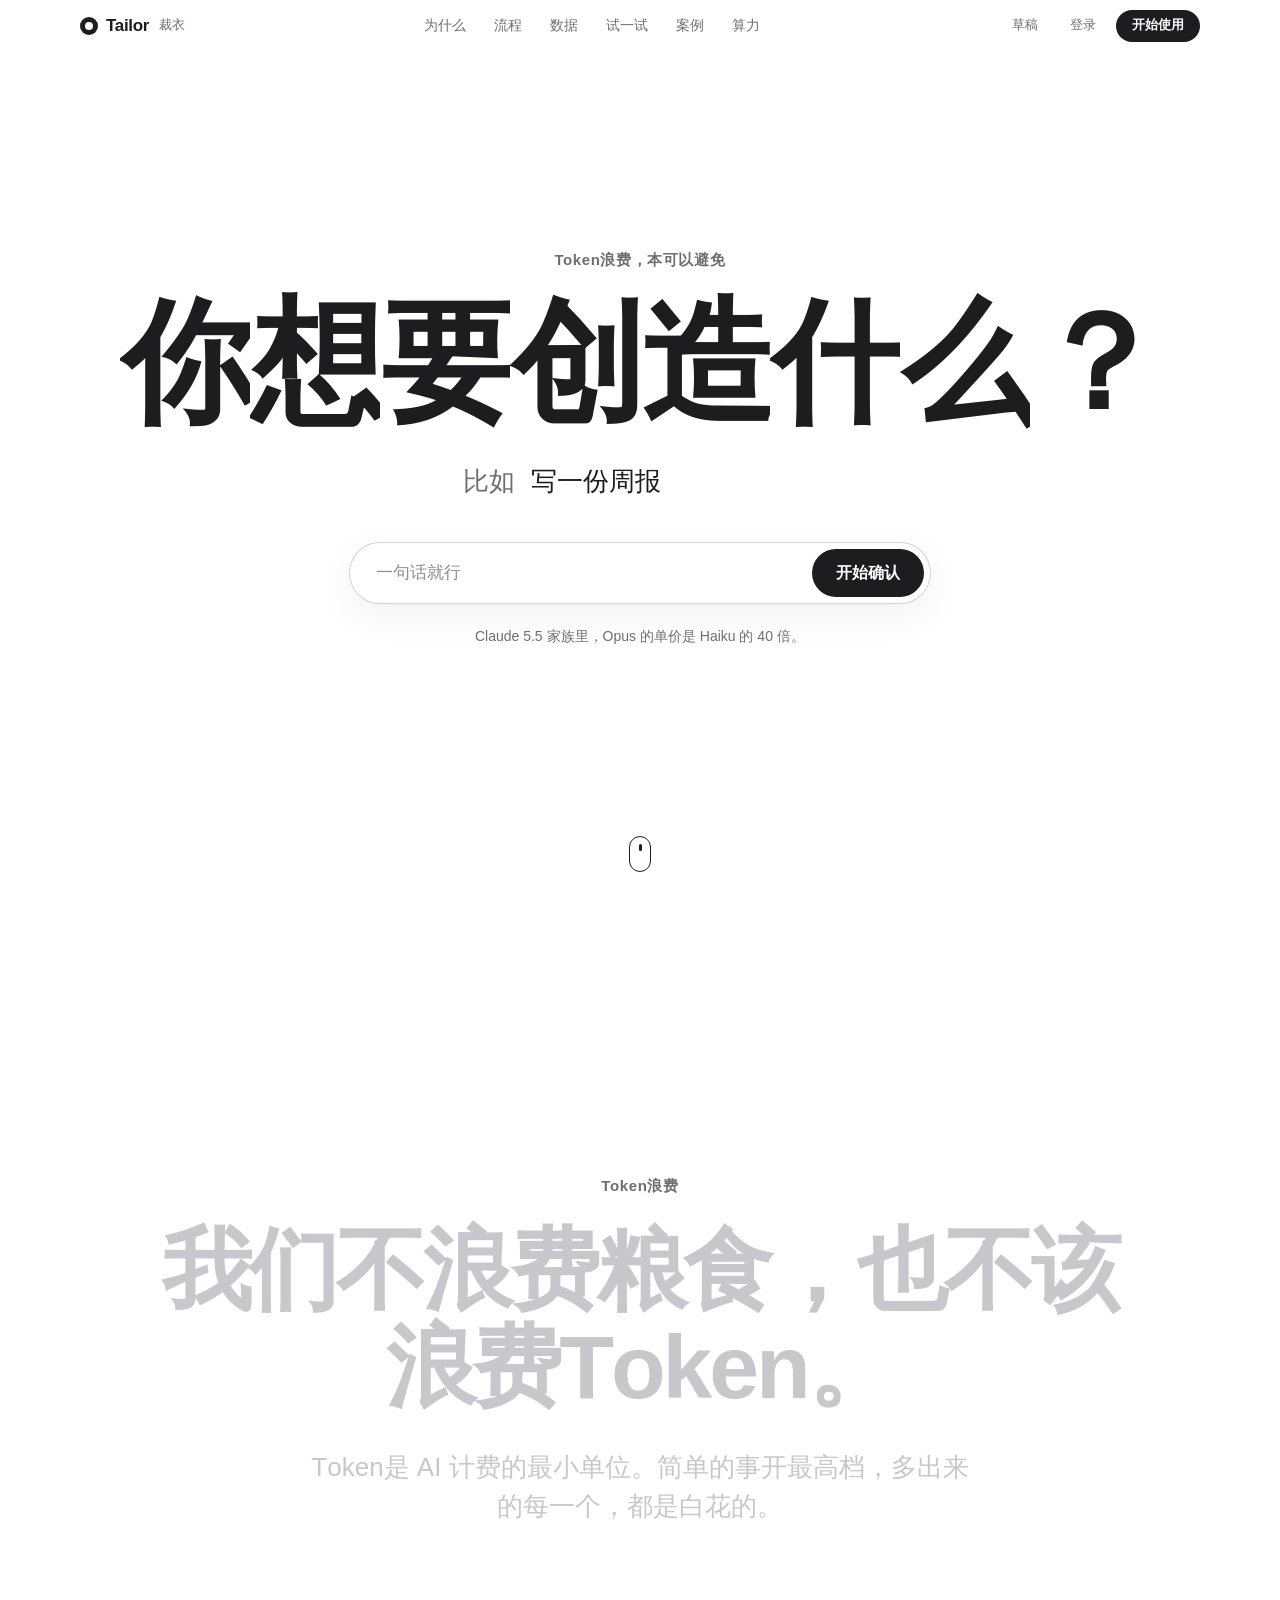
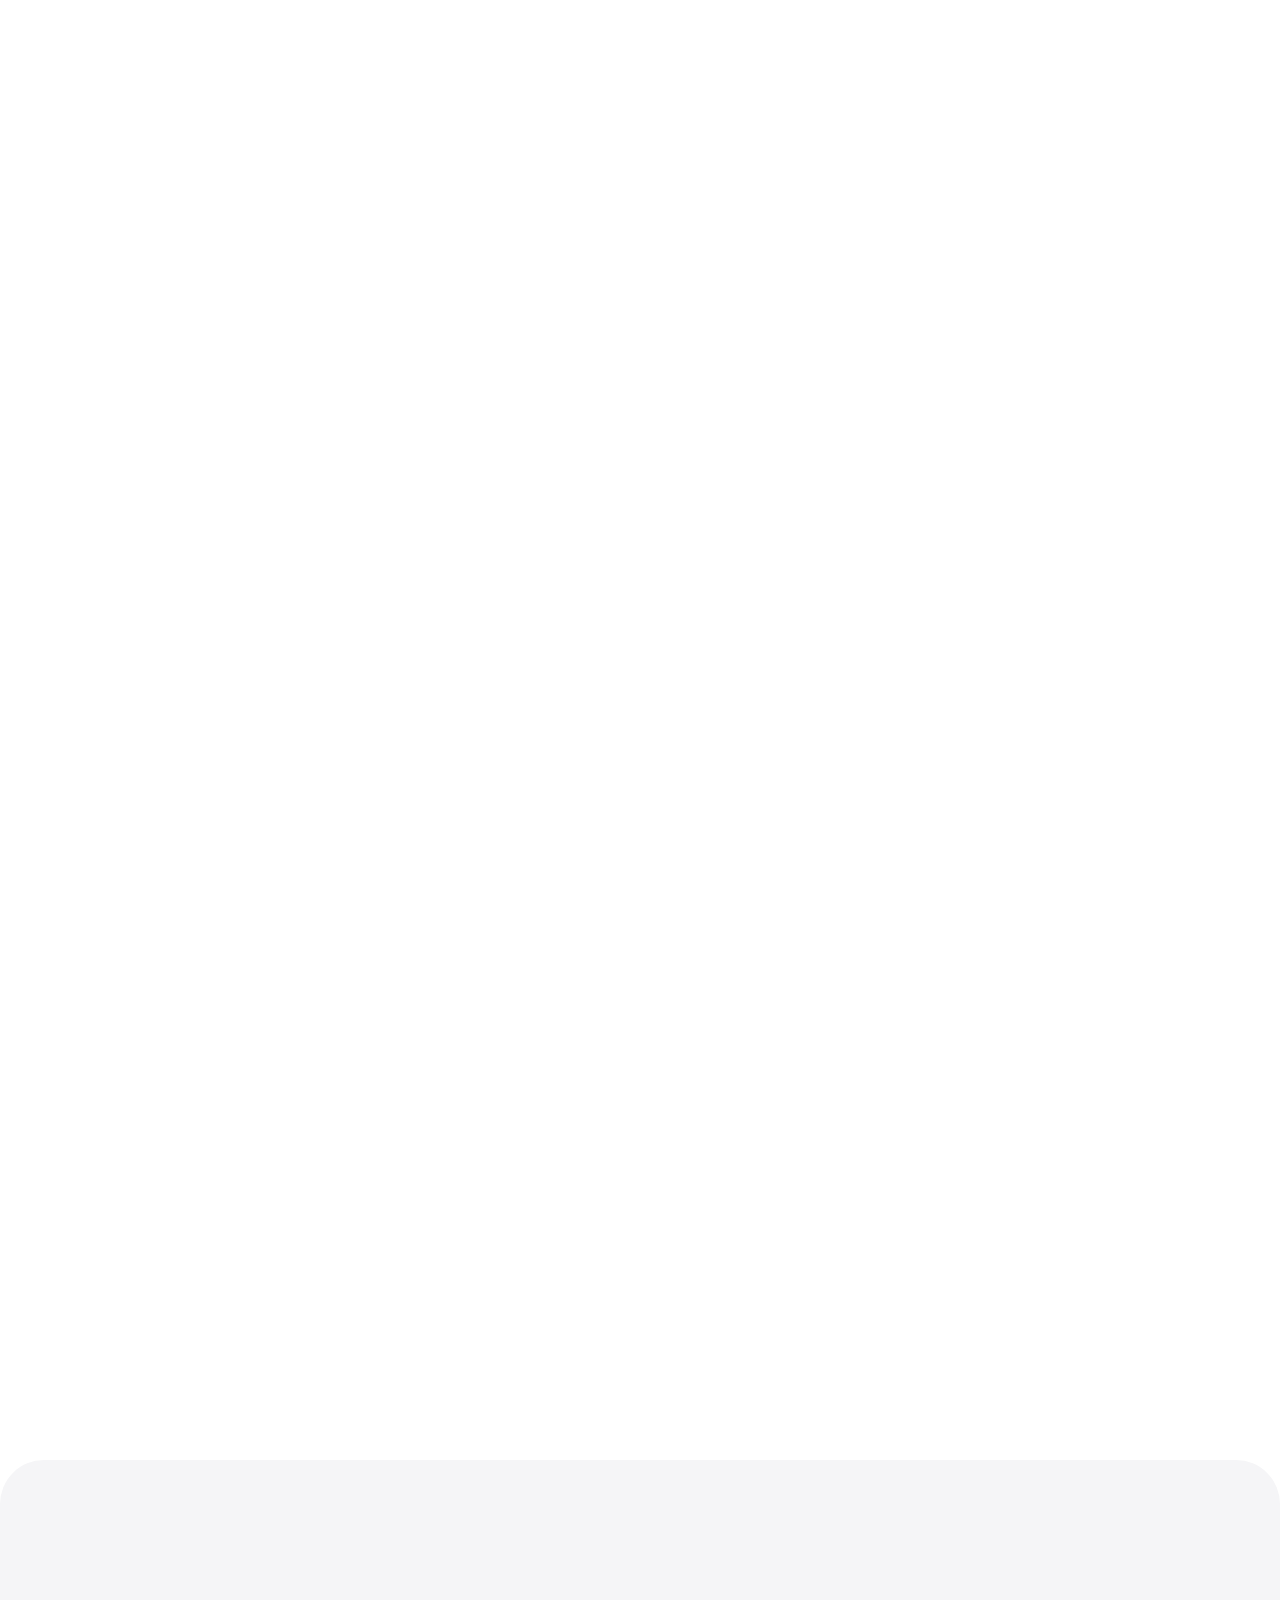
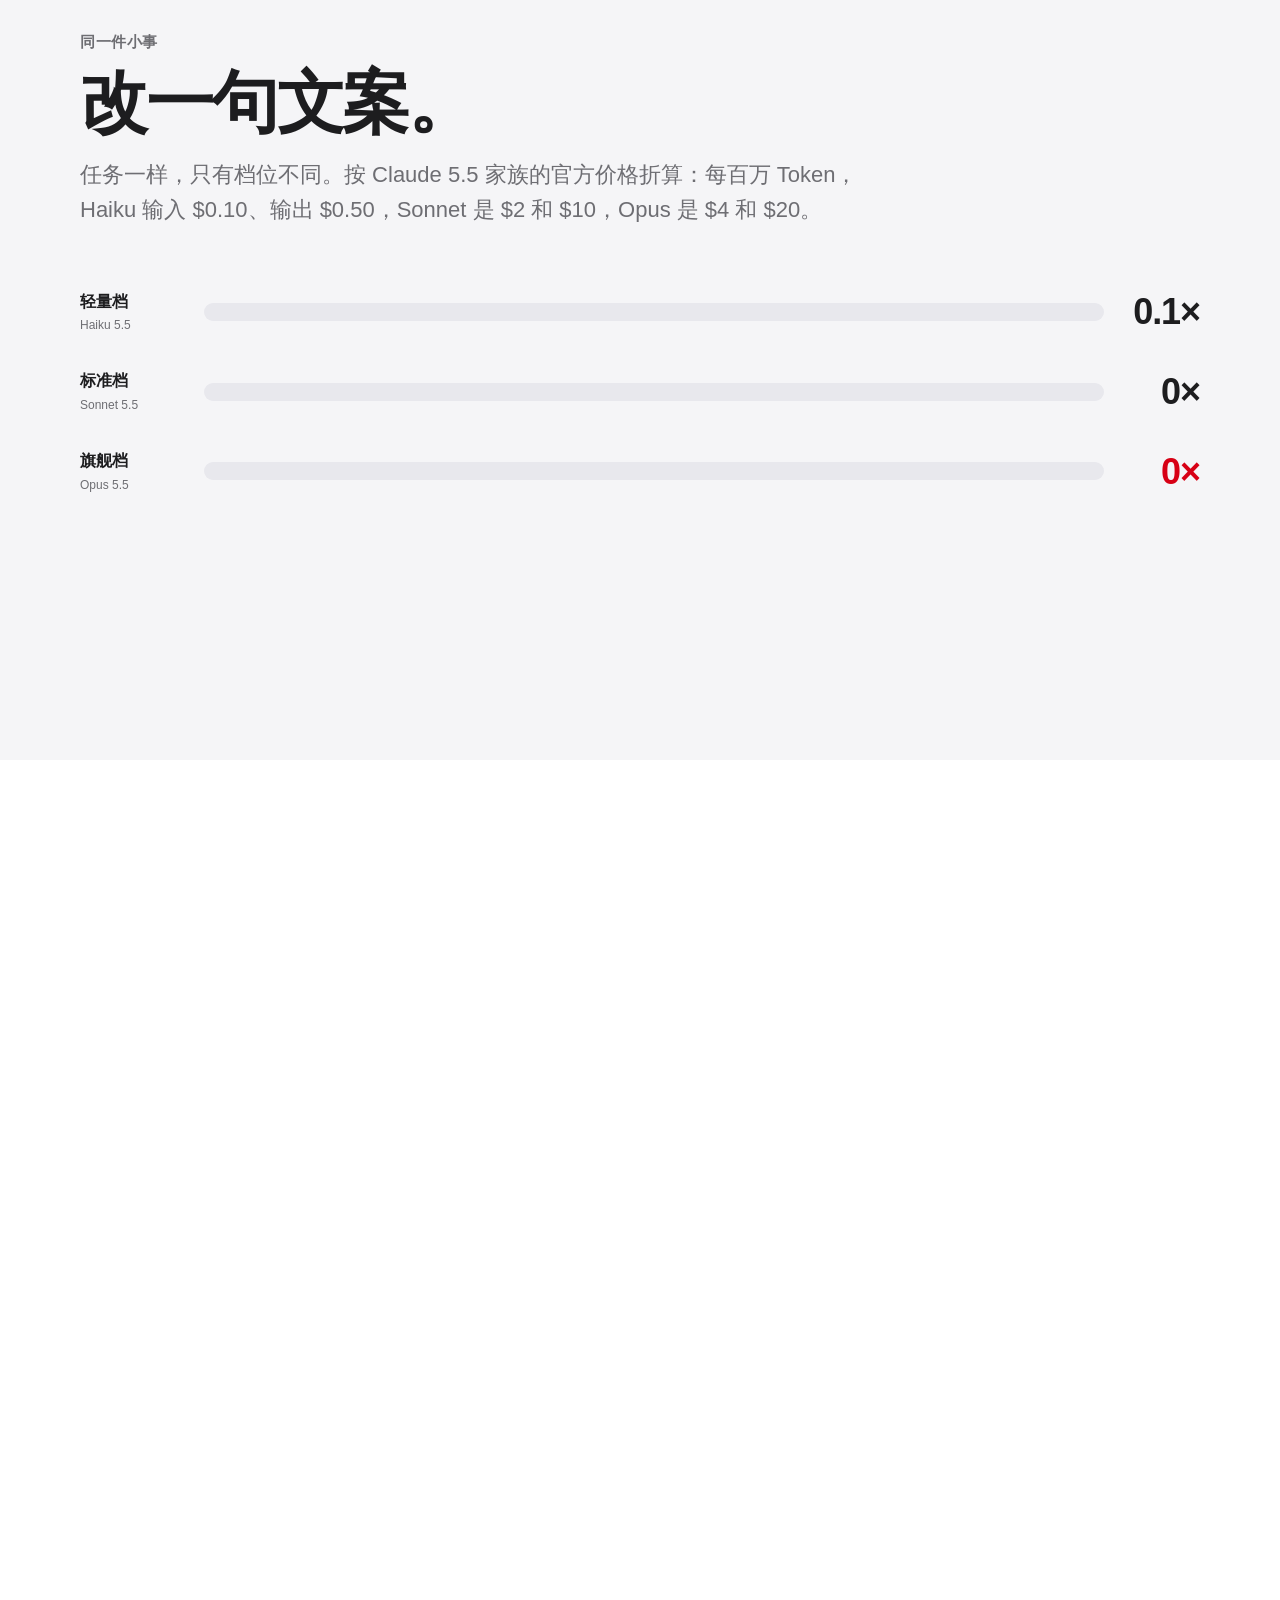
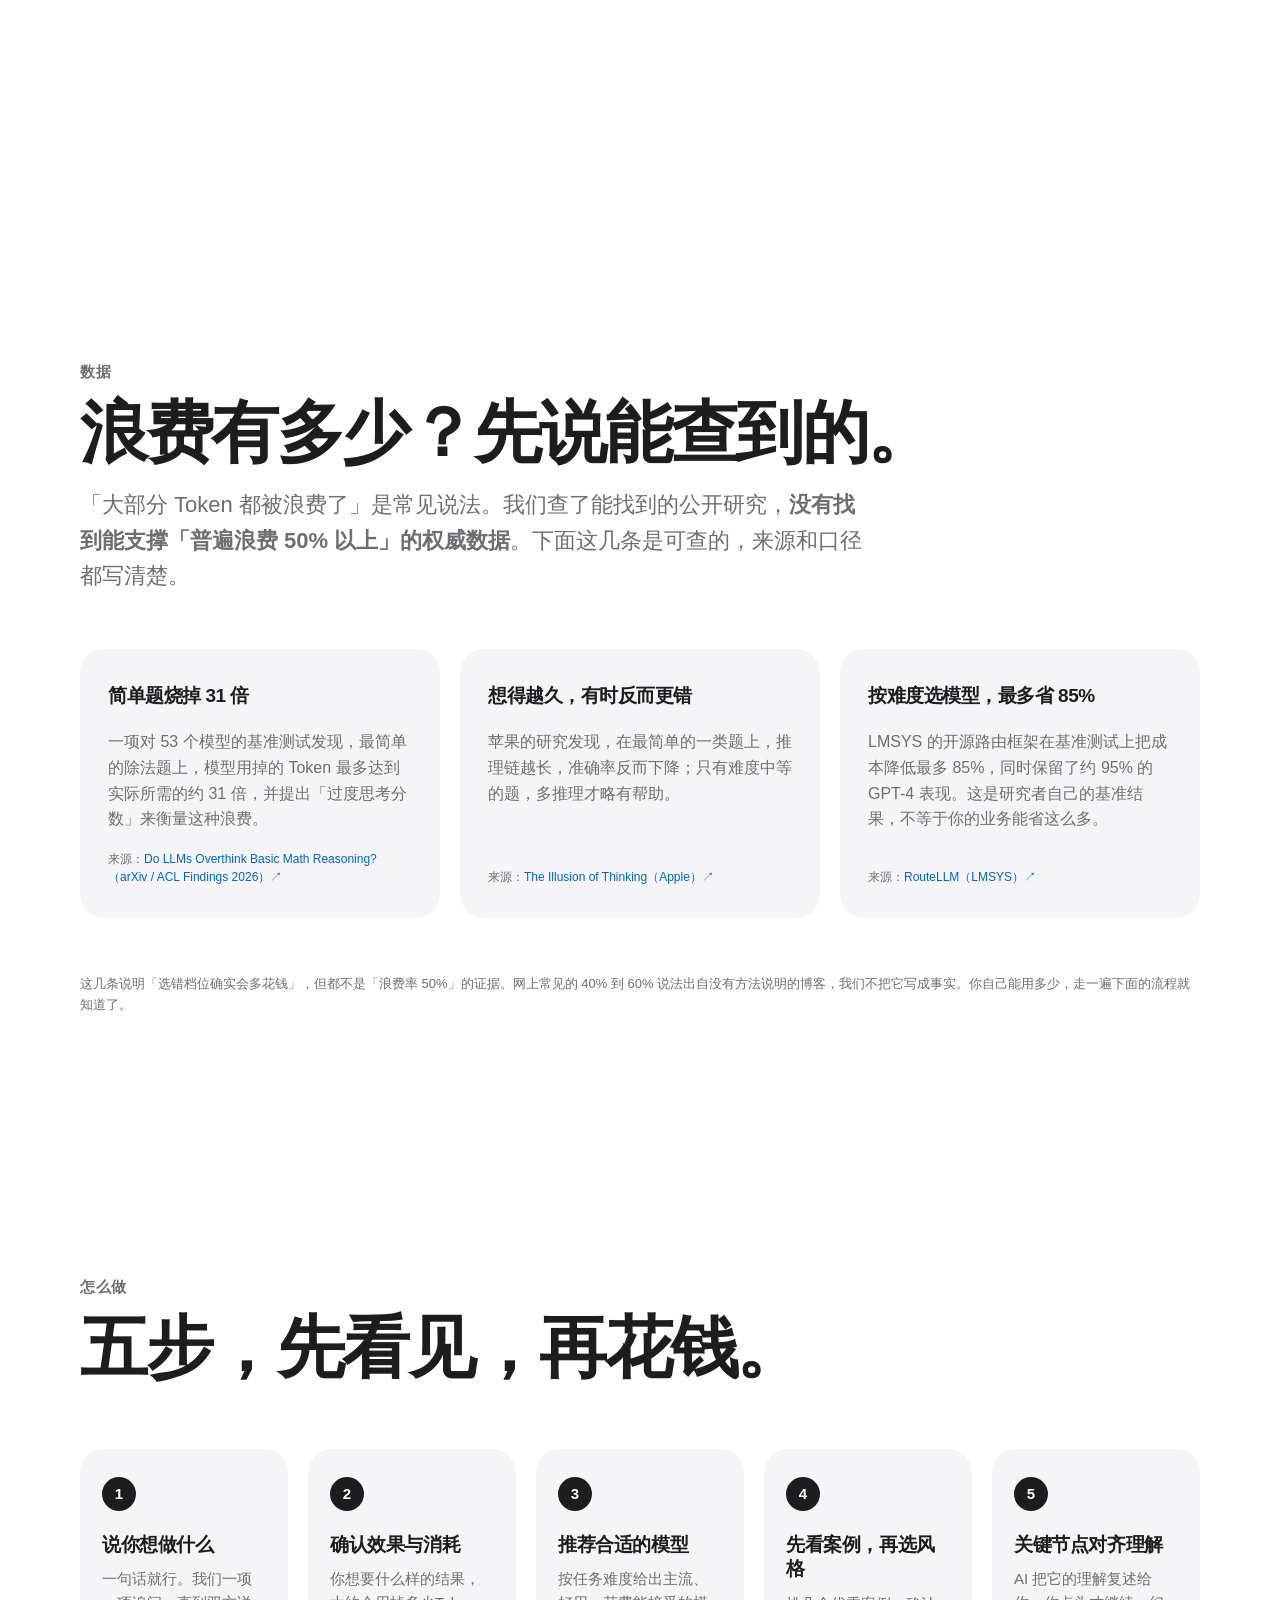
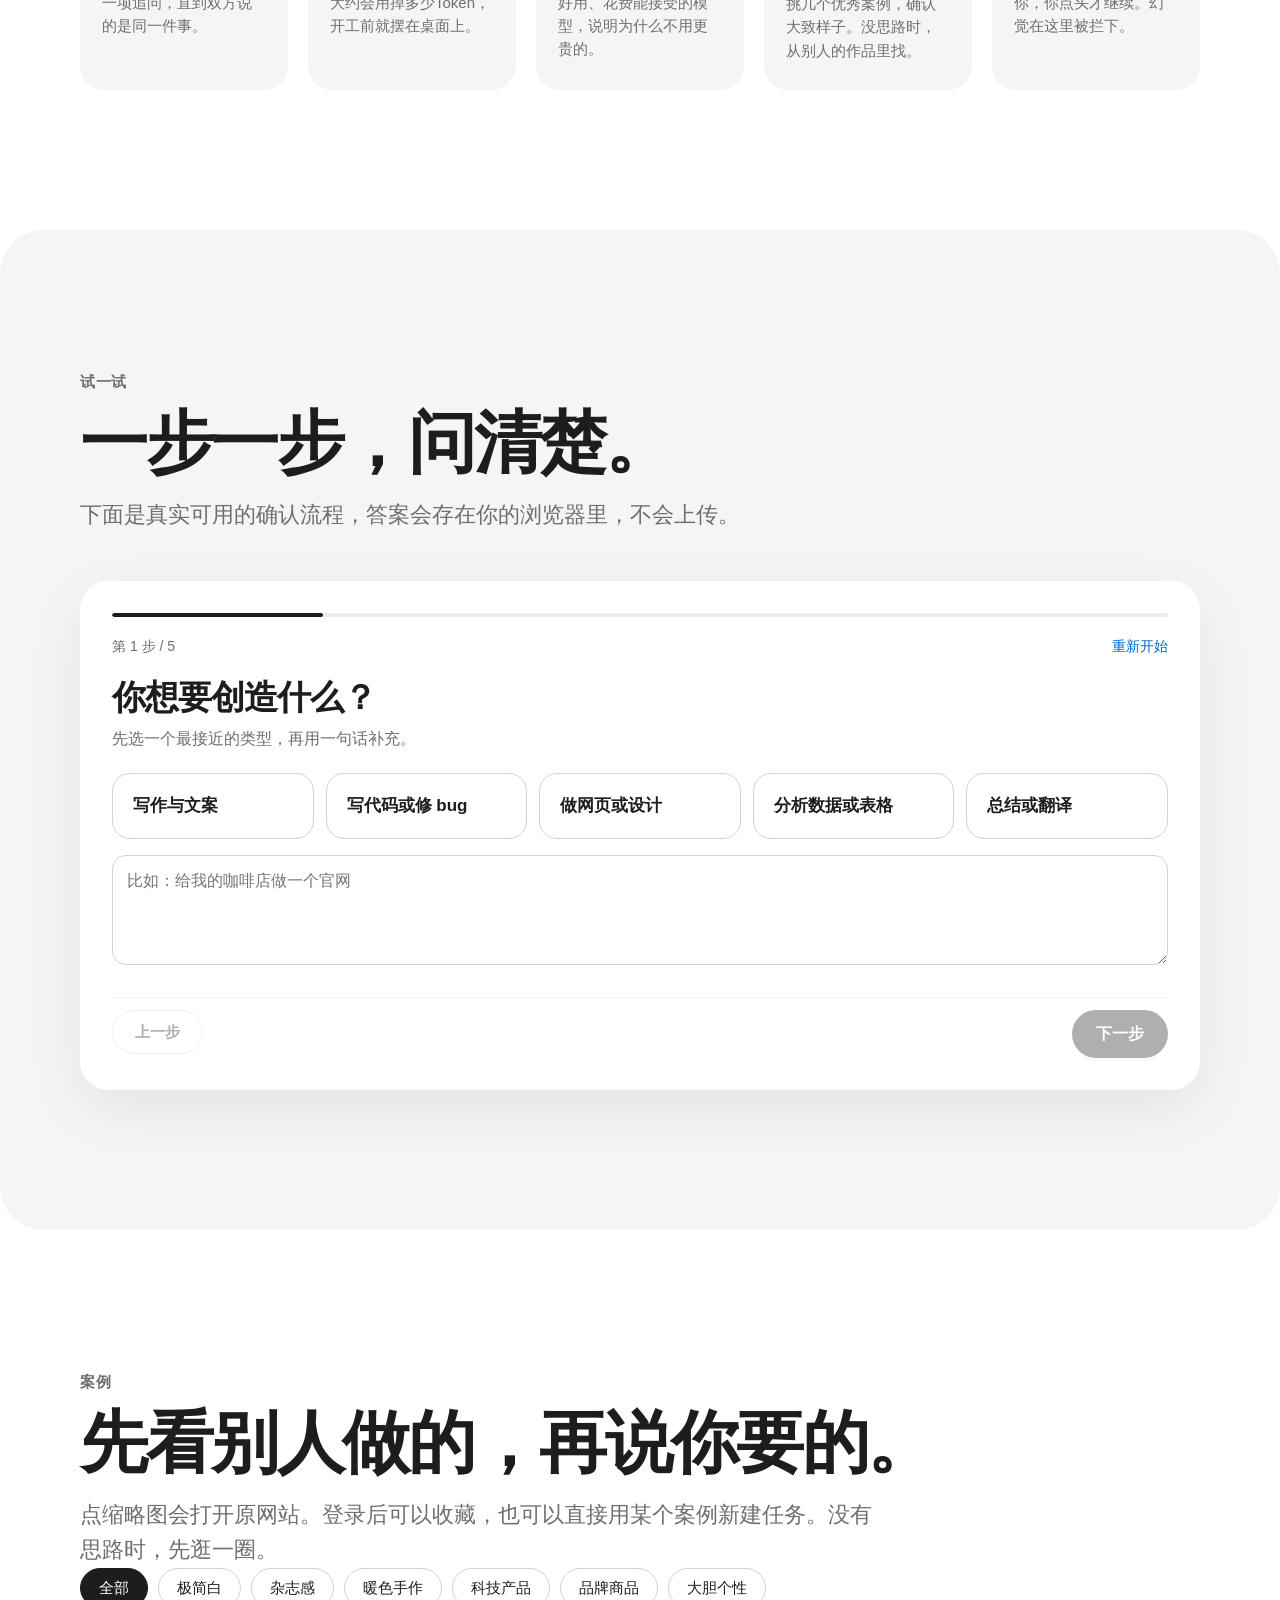
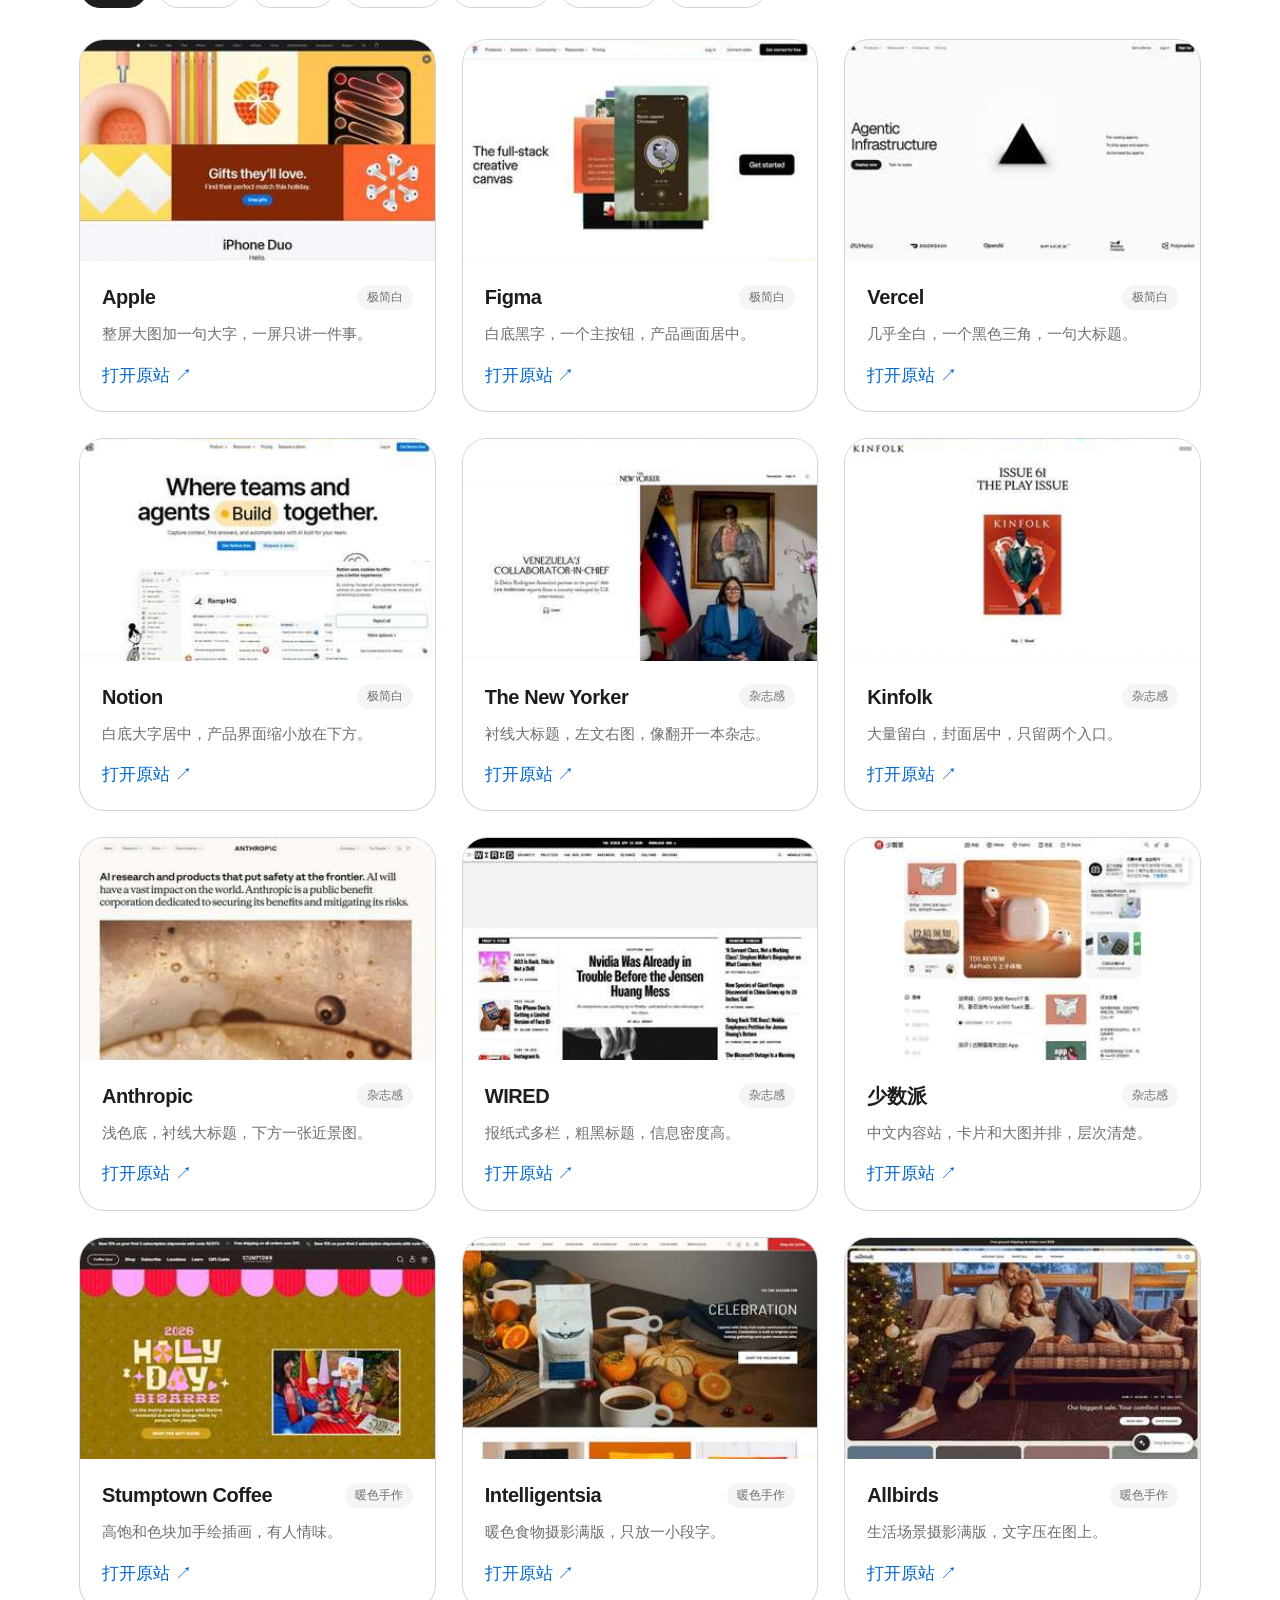
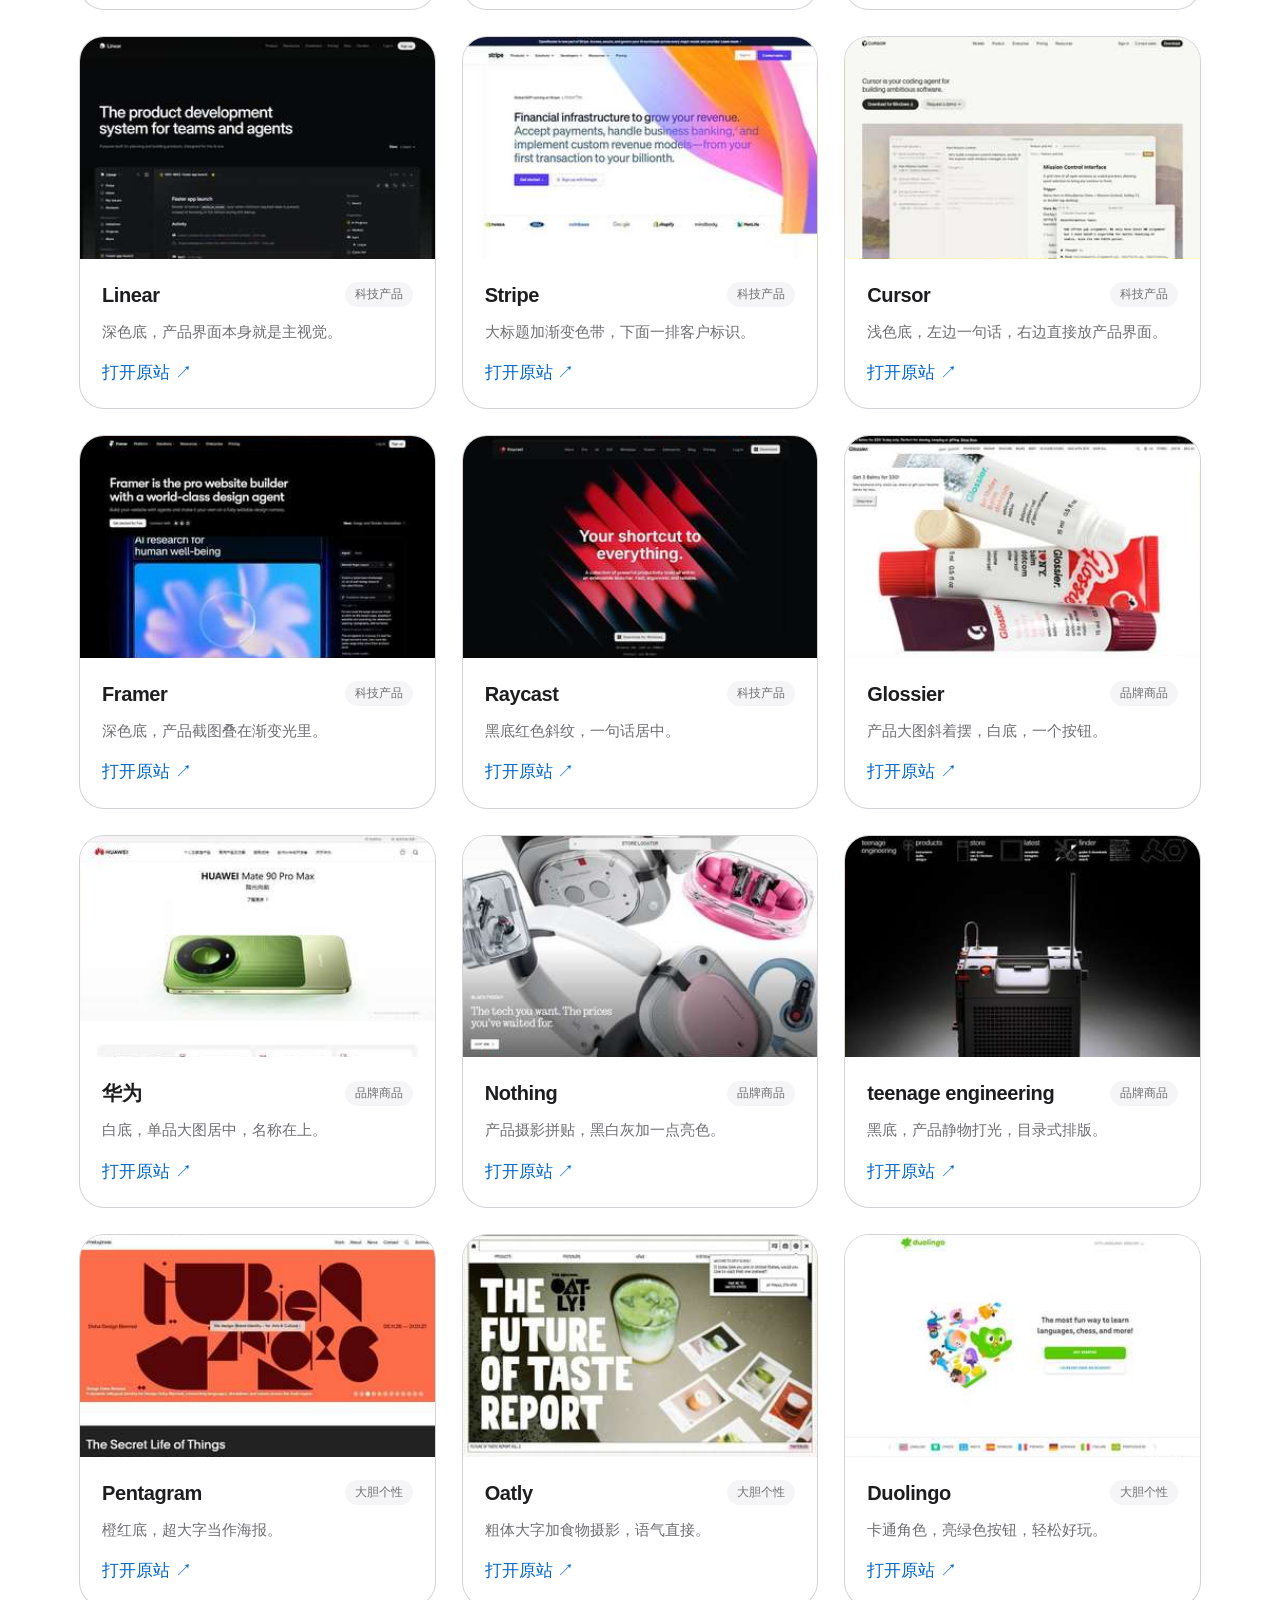
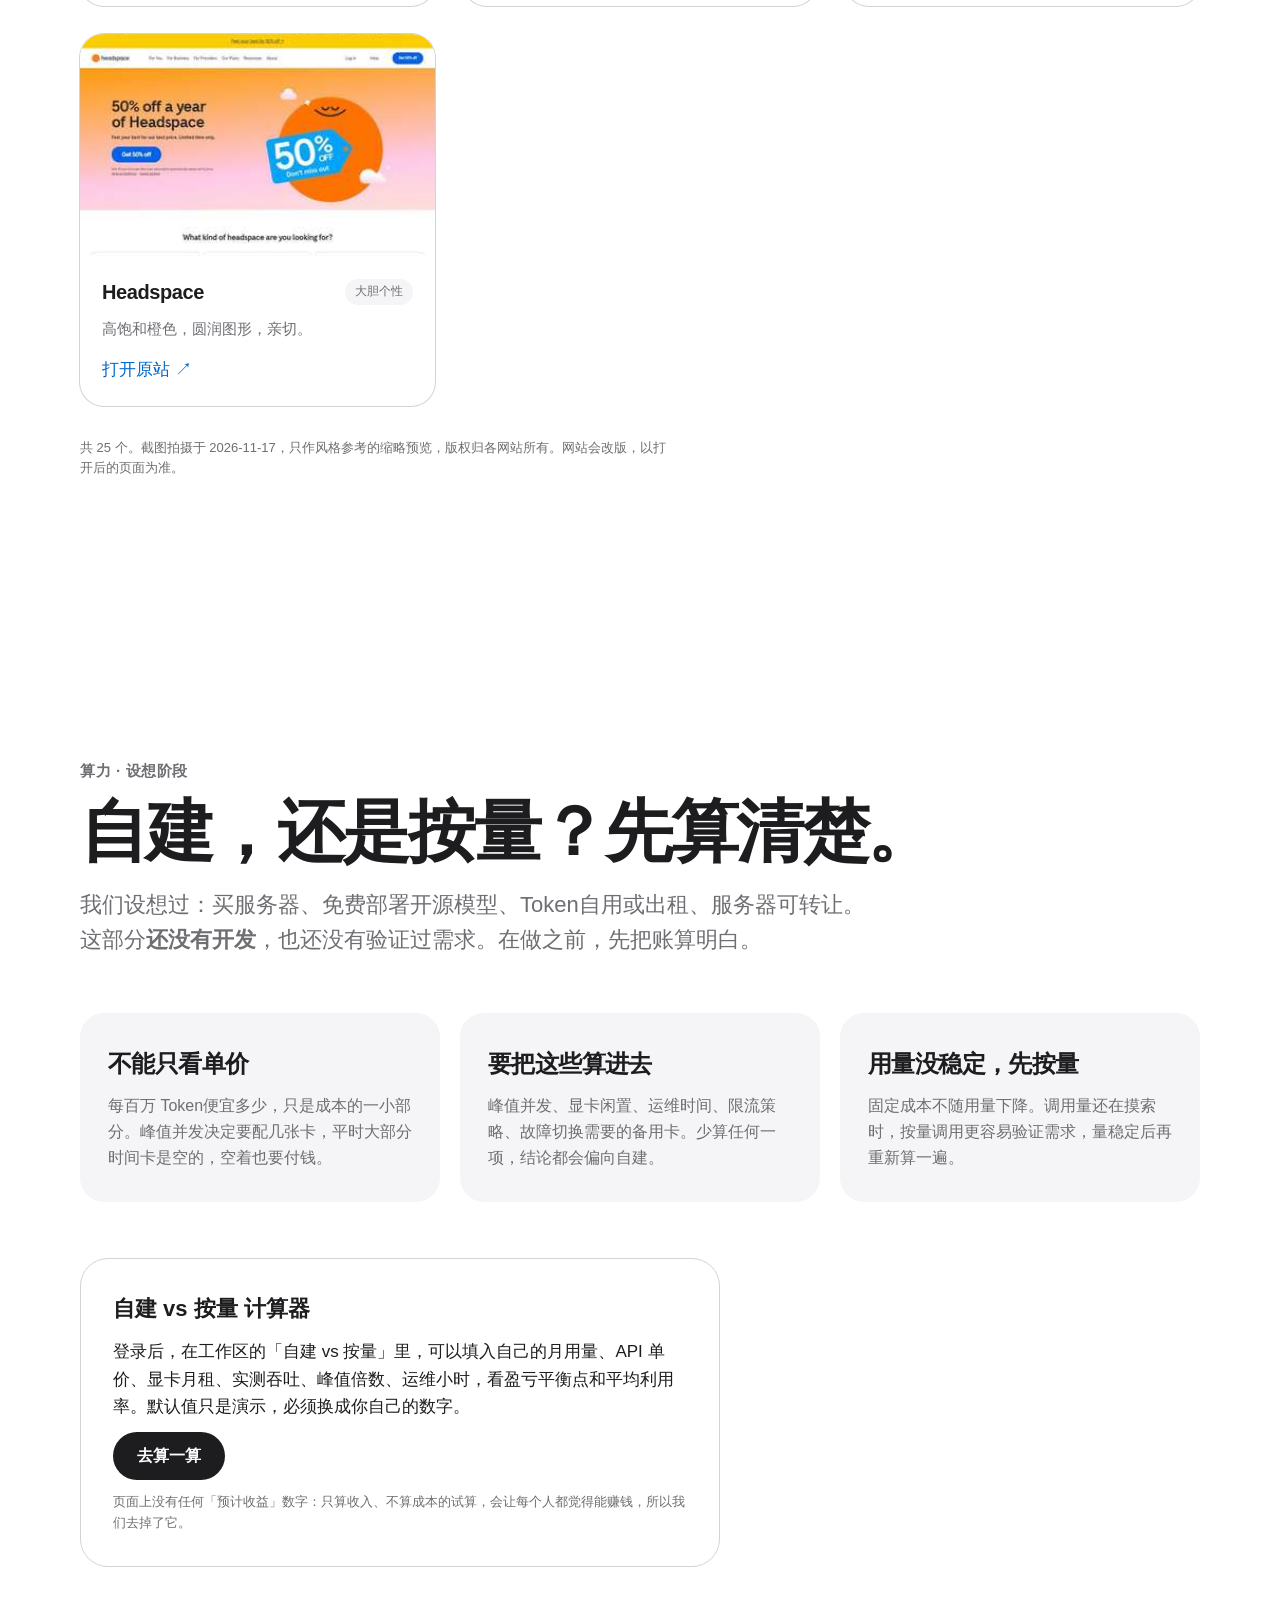
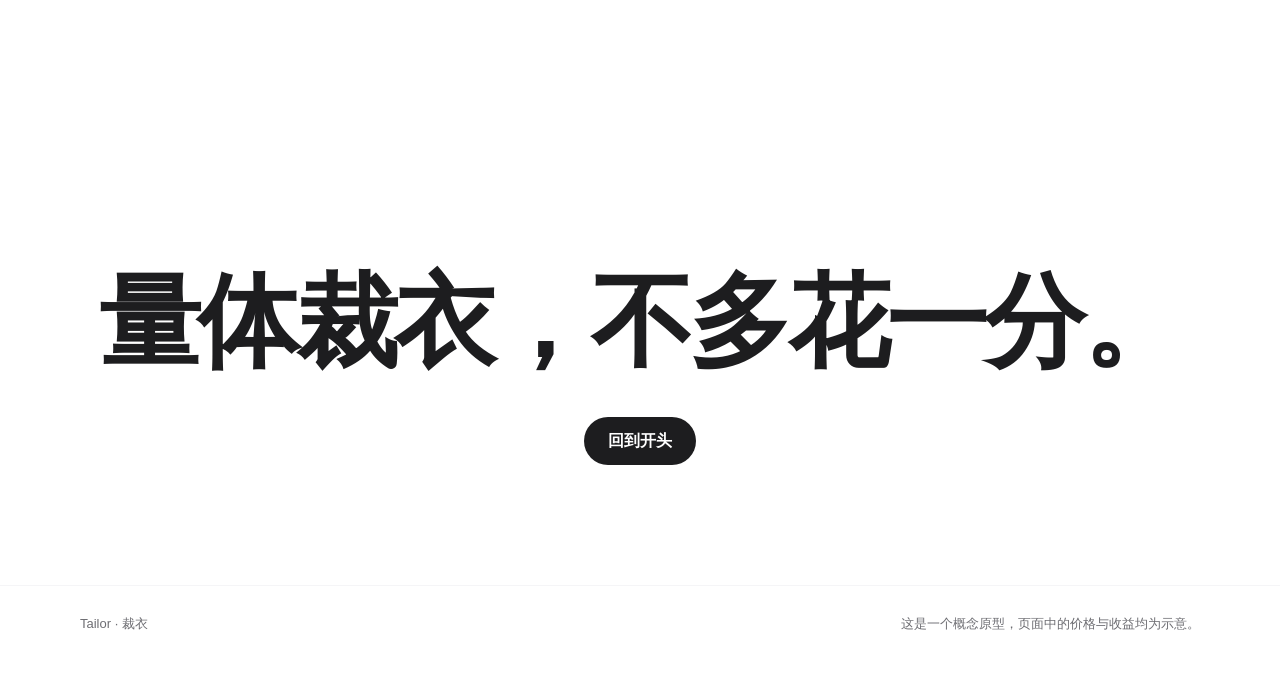
==== commit 9c1a35ed: "Rename to Tailor, draft-first flow, evidence section Co-Authored-By: Claude Opus 5.5 <noreply@anthro" ====
--- a/index.html
+++ b/index.html
@@ -3,11 +3,11 @@
 <head>
 <meta charset="utf-8">
 <meta name="viewport" content="width=device-width,initial-scale=1,viewport-fit=cover">
-<title>Enough 够用 · 先确认，再花词元</title>
-<meta name="description" content="Enough 帮 AI 新手在动手之前，把要做的事、效果、消耗和模型一步步对齐，避免词元浪费。">
+<title>Tailor · 裁衣 — 量体裁衣，不多花一分</title>
+<meta name="description" content="Tailor 帮 AI 新手在动手之前，把要做的事、效果、消耗和模型一步步对齐，避免Token浪费。">
 <meta name="theme-color" content="#ffffff">
-<meta property="og:title" content="Enough 够用 · 先确认，再花词元">
-<meta property="og:description" content="简单任务不必开最高档。先把想做的事说清楚，再选够用的模型。">
+<meta property="og:title" content="Tailor · 裁衣 — 量体裁衣，不多花一分">
+<meta property="og:description" content="简单任务不必开最高档。先把想做的事说清楚，再选合适的模型。">
 <meta property="og:type" content="website">
 <link rel="icon" href="favicon.svg" type="image/svg+xml">
 <link rel="stylesheet" href="css/style.css">
@@ -17,10 +17,11 @@
 <div class="curtain" aria-hidden="true"></div>
 
 <header class="nav" id="nav">
-  <a class="brand" href="#top" aria-label="Enough 够用，回到顶部"><span class="brand-mark" aria-hidden="true"></span>Enough<small>够用</small></a>
+  <a class="brand" href="#top" aria-label="Tailor · 裁衣，回到顶部"><span class="brand-mark" aria-hidden="true"></span>Tailor<small>裁衣</small></a>
   <nav class="nav-links" aria-label="主导航">
     <a href="#why">为什么</a>
     <a href="#flow">流程</a>
+    <a href="#evidence">数据</a>
     <a href="#try">试一试</a>
     <a href="#cases">案例</a>
     <a href="#compute">算力</a>
@@ -36,7 +37,7 @@
 
 <section class="hero" id="top">
   <div class="hero-inner" id="heroInner">
-    <p class="eyebrow hero-in">词元浪费，本可以避免</p>
+    <p class="eyebrow hero-in">Token浪费，本可以避免</p>
     <h1 class="ask" id="ask" aria-label="你想要创造什么？">你想要创造什么？</h1>
     <p class="roll hero-in" aria-hidden="true"><span>比如</span><span class="roll-win"><span class="roll-list" id="rollList">
       <span>给咖啡店做一个官网</span><span>写一份周报</span><span>修一个报错的脚本</span><span>整理三小时的会议纪要</span><span>翻译一份合同</span><span>分析一张销售表</span>
@@ -53,9 +54,9 @@
 
 <section class="statement" id="why" aria-labelledby="why-h">
   <div class="statement-pin">
-    <p class="eyebrow">词元浪费</p>
-    <h2 id="why-h" class="words" data-words>我们不浪费粮食，也不该浪费词元。</h2>
-    <p class="statement-sub" data-words>词元是 AI 计费的最小单位。简单的事开最高档，多出来的每一个，都是白花的。</p>
+    <p class="eyebrow">Token浪费</p>
+    <h2 id="why-h" class="words" data-words>我们不浪费粮食，也不该浪费Token。</h2>
+    <p class="statement-sub" data-words>Token是 AI 计费的最小单位。简单的事开最高档，多出来的每一个，都是白花的。</p>
   </div>
 </section>
 
@@ -64,14 +65,40 @@
     <div class="wrap">
       <p class="eyebrow">同一件小事</p>
       <h2 id="waste-h">改一句文案。</h2>
-      <p class="lead">任务一样，只有档位不同。按 Claude 5.5 家族的官方价格折算：每百万词元，Haiku 输入 $0.10、输出 $0.50，Sonnet 是 $2 和 $10，Opus 是 $4 和 $20。</p>
+      <p class="lead">任务一样，只有档位不同。按 Claude 5.5 家族的官方价格折算：每百万 Token，Haiku 输入 $0.10、输出 $0.50，Sonnet 是 $2 和 $10，Opus 是 $4 和 $20。</p>
       <div class="bars" role="img" aria-label="改一句文案：轻量档花费 1，标准档是它的 20 倍，旗舰档是它的 40 倍">
         <div class="bar-row"><span class="bar-name">轻量档<small>Haiku 5.5</small></span><span class="bar-track"><i class="bar-fill" data-v="1"></i></span><b class="bar-num" data-n="1">1×</b></div>
         <div class="bar-row"><span class="bar-name">标准档<small>Sonnet 5.5</small></span><span class="bar-track"><i class="bar-fill" data-v="20"></i></span><b class="bar-num" data-n="20">20×</b></div>
         <div class="bar-row is-bad"><span class="bar-name">旗舰档<small>Opus 5.5</small></span><span class="bar-track"><i class="bar-fill" data-v="40"></i></span><b class="bar-num" data-n="40">40×</b></div>
       </div>
-      <p class="bar-note">改一句文案用不上旗舰档的能力，账单却是 40 倍。数据来自 Anthropic 官方定价页，2026-11-17 查询，Haiku 按提示不超过 10 万词元计。这里用 Claude 举例，OpenAI、Gemini、DeepSeek 的价格也已核对，见工作区的「模型与价格」。</p>
+      <p class="bar-note">改一句文案用不上旗舰档的能力，账单却是 40 倍。数据来自 Anthropic 官方定价页，2026-11-17 查询，Haiku 按提示不超过 10 万Token计。这里用 Claude 举例，OpenAI、Gemini、DeepSeek 的价格也已核对，见工作区的「模型与价格」。</p>
     </div>
+  </div>
+</section>
+
+<section class="evidence" id="evidence" aria-labelledby="ev-h">
+  <div class="wrap">
+    <p class="eyebrow">数据</p>
+    <h2 id="ev-h">浪费有多少？先说能查到的。</h2>
+    <p class="lead">「大部分 Token 都被浪费了」是常见说法。我们查了能找到的公开研究，<b>没有找到能支撑「普遍浪费 50% 以上」的权威数据</b>。下面这几条是可查的，来源和口径都写清楚。</p>
+    <div class="cards3 ev">
+      <article class="card">
+        <h3>简单题烧掉 31 倍</h3>
+        <p>一项对 53 个模型的基准测试发现，最简单的除法题上，模型用掉的 Token 最多达到实际所需的约 31 倍，并提出「过度思考分数」来衡量这种浪费。</p>
+        <p class="src">来源：<a href="https://arxiv.org/html/2507.04023v3" target="_blank" rel="noopener noreferrer">Do LLMs Overthink Basic Math Reasoning?（arXiv / ACL Findings 2026）↗</a></p>
+      </article>
+      <article class="card">
+        <h3>想得越久，有时反而更错</h3>
+        <p>苹果的研究发现，在最简单的一类题上，推理链越长，准确率反而下降；只有难度中等的题，多推理才略有帮助。</p>
+        <p class="src">来源：<a href="https://ml-site.cdn-apple.com/papers/the-illusion-of-thinking.pdf" target="_blank" rel="noopener noreferrer">The Illusion of Thinking（Apple）↗</a></p>
+      </article>
+      <article class="card">
+        <h3>按难度选模型，最多省 85%</h3>
+        <p>LMSYS 的开源路由框架在基准测试上把成本降低最多 85%，同时保留了约 95% 的 GPT-4 表现。这是研究者自己的基准结果，不等于你的业务能省这么多。</p>
+        <p class="src">来源：<a href="https://github.com/lm-sys/RouteLLM" target="_blank" rel="noopener noreferrer">RouteLLM（LMSYS）↗</a></p>
+      </article>
+    </div>
+    <p class="calc-note">这几条说明「选错档位确实会多花钱」，但都不是「浪费率 50%」的证据。网上常见的 40% 到 60% 说法出自没有方法说明的博客，我们不把它写成事实。你自己能用多少，走一遍下面的流程就知道了。</p>
   </div>
 </section>
 
@@ -81,8 +108,8 @@
     <h2 id="flow-h">五步，先看见，再花钱。</h2>
     <ol class="steps">
       <li class="step"><span class="step-n">1</span><h3>说你想做什么</h3><p>一句话就行。我们一项一项追问，直到双方说的是同一件事。</p></li>
-      <li class="step"><span class="step-n">2</span><h3>确认效果与消耗</h3><p>你想要什么样的结果，大约会用掉多少词元，开工前就摆在桌面上。</p></li>
-      <li class="step"><span class="step-n">3</span><h3>推荐够用的模型</h3><p>按任务难度给出主流、好用、花费能接受的模型，说明为什么不用更贵的。</p></li>
+      <li class="step"><span class="step-n">2</span><h3>确认效果与消耗</h3><p>你想要什么样的结果，大约会用掉多少Token，开工前就摆在桌面上。</p></li>
+      <li class="step"><span class="step-n">3</span><h3>推荐合适的模型</h3><p>按任务难度给出主流、好用、花费能接受的模型，说明为什么不用更贵的。</p></li>
       <li class="step"><span class="step-n">4</span><h3>先看案例，再选风格</h3><p>挑几个优秀案例，确认大致样子。没思路时，从别人的作品里找。</p></li>
       <li class="step"><span class="step-n">5</span><h3>关键节点对齐理解</h3><p>AI 把它的理解复述给你，你点头才继续。幻觉在这里被拦下。</p></li>
     </ol>
@@ -121,9 +148,9 @@
   <div class="wrap">
     <p class="eyebrow">算力 · 设想阶段</p>
     <h2 id="compute-h">自建，还是按量？先算清楚。</h2>
-    <p class="lead">我们设想过：买服务器、免费部署开源模型、词元自用或出租、服务器可转让。这部分<b>还没有开发</b>，也还没有验证过需求。在做之前，先把账算明白。</p>
+    <p class="lead">我们设想过：买服务器、免费部署开源模型、Token自用或出租、服务器可转让。这部分<b>还没有开发</b>，也还没有验证过需求。在做之前，先把账算明白。</p>
     <div class="cards3">
-      <article class="card"><h3>不能只看单价</h3><p>每百万词元便宜多少，只是成本的一小部分。峰值并发决定要配几张卡，平时大部分时间卡是空的，空着也要付钱。</p></article>
+      <article class="card"><h3>不能只看单价</h3><p>每百万 Token便宜多少，只是成本的一小部分。峰值并发决定要配几张卡，平时大部分时间卡是空的，空着也要付钱。</p></article>
       <article class="card"><h3>要把这些算进去</h3><p>峰值并发、显卡闲置、运维时间、限流策略、故障切换需要的备用卡。少算任何一项，结论都会偏向自建。</p></article>
       <article class="card"><h3>用量没稳定，先按量</h3><p>固定成本不随用量下降。调用量还在摸索时，按量调用更容易验证需求，量稳定后再重新算一遍。</p></article>
     </div>
@@ -138,13 +165,13 @@
 
 <section class="close" aria-labelledby="close-h">
   <div class="wrap">
-    <h2 id="close-h">够用，就是最好的。</h2>
+    <h2 id="close-h">量体裁衣，不多花一分。</h2>
     <a class="btn-solid" href="#top" data-goto="top">回到开头</a>
   </div>
 </section>
 
 </main>
-<footer class="foot"><div class="wrap"><span>Enough 够用</span><span>这是一个概念原型，页面中的价格与收益均为示意。</span></div></footer>
+<footer class="foot"><div class="wrap"><span>Tailor · 裁衣</span><span>这是一个概念原型，页面中的价格与收益均为示意。</span></div></footer>
 
 <aside class="drawer" id="drawer" aria-label="草稿与笔记" aria-hidden="true" hidden>
   <div class="drawer-head"><h3>草稿与笔记</h3><button type="button" class="btn-ghost" id="closeDrawer">关闭</button></div>
--- a/css/style.css
+++ b/css/style.css
@@ -1 +1 @@
-:root{--bg:#fff;--ink:#1d1d1f;--mute:#6e6e73;--line:#d2d2d7;--soft:#f5f5f7;--blue:#0066cc;--red:#d70015;--green:#1f7a3a;--font:-apple-system,BlinkMacSystemFont,"SF Pro Display","SF Pro Text","Helvetica Neue","PingFang SC","Hiragino Sans GB","Microsoft YaHei","Noto Sans SC",sans-serif;--mono:ui-monospace,SFMono-Regular,"SF Mono",Menlo,Consolas,monospace;--ease:cubic-bezier(.22,.61,.36,1);--wrap:min(1120px, calc(100vw - 48px) );--nav:52px}*,*:before,*:after{box-sizing:border-box}html{-webkit-text-size-adjust:100%;scroll-padding-top:var(--nav)}body{margin:0;background:var(--bg);color:var(--ink);font:400 17px/1.6 var(--font);-webkit-font-smoothing:antialiased;overflow-x:hidden}h1,h2,h3,p,ul,ol,figure{margin:0}ul,ol{padding:0;list-style:none}a{color:inherit;text-decoration:none}button,input,textarea{font:inherit;color:inherit}button{cursor:pointer;background:none;border:0;padding:0}img,svg{display:block;max-width:100%}[hidden]{display:none!important}.wrap{width:var(--wrap);margin-inline:auto}.sr{position:absolute;width:1px;height:1px;overflow:hidden;clip:rect(0 0 0 0);white-space:nowrap}.skip{position:fixed;left:12px;top:-60px;z-index:200;background:var(--ink);color:#fff;padding:10px 16px;border-radius:999px;transition:top .2s}.skip:focus{top:12px}:focus-visible{outline:2px solid var(--blue);outline-offset:3px;border-radius:6px}::selection{background:var(--ink);color:#fff}.eyebrow{font-size:15px;font-weight:600;color:var(--mute);letter-spacing:.04em}.lead{font-size:clamp(18px,2vw,22px);color:var(--mute);max-width:36em}h2{font-size:clamp(34px,5.6vw,68px);line-height:1.08;letter-spacing:-.035em;font-weight:700}.nav{position:fixed;inset:0 0 auto;z-index:60;height:var(--nav);display:flex;align-items:center;justify-content:space-between;padding:0 max(24px,calc((100vw - 1120px)/2));background:#ffffffb8;backdrop-filter:saturate(180%) blur(20px);-webkit-backdrop-filter:saturate(180%) blur(20px);border-bottom:1px solid transparent;transition:border-color .3s,background .3s}.nav.is-scrolled{border-bottom-color:#00000014}.brand{display:flex;align-items:center;gap:8px;font-weight:700;font-size:17px;letter-spacing:-.02em}.brand small{font-weight:500;font-size:13px;color:var(--mute);margin-left:2px}.brand-mark{width:18px;height:18px;border-radius:50%;background:var(--ink);position:relative}.brand-mark:after{content:"";position:absolute;inset:5px;border-radius:50%;background:#fff}.nav-links{display:flex;gap:28px;font-size:14px;color:var(--mute)}.nav-links a{transition:color .2s}.nav-links a:hover{color:var(--ink)}.nav-actions{display:flex;align-items:center;gap:8px}.btn-solid,.btn-pill,.btn-line{display:inline-flex;align-items:center;justify-content:center;border-radius:999px;font-weight:600;transition:transform .25s var(--ease),background .25s,color .25s,box-shadow .25s;white-space:nowrap}.btn-solid{background:var(--ink);color:#fff;padding:0 24px;height:48px;font-size:16px}.btn-solid:hover{background:#000;transform:translateY(-1px);box-shadow:0 8px 24px #0000002e}.btn-solid:active,.btn-pill:active,.btn-line:active{transform:scale(.97)}.btn-pill{background:var(--ink);color:#fff;padding:0 16px;height:32px;font-size:13px}.btn-pill:hover{background:#000}.btn-line{border:1px solid var(--line);padding:0 22px;height:44px;font-size:15px;background:#fff}.btn-line:hover{border-color:var(--ink)}.btn-line[disabled],.btn-solid[disabled]{opacity:.35;pointer-events:none}.btn-ghost{font-size:13px;padding:0 12px;height:32px;border-radius:999px;color:var(--mute);display:inline-flex;align-items:center;gap:6px;transition:background .2s,color .2s}.btn-ghost:hover{background:var(--soft);color:var(--ink)}.badge{min-width:18px;height:18px;border-radius:9px;background:var(--ink);color:#fff;font-size:11px;display:grid;place-items:center;padding:0 5px}.link{color:var(--blue);font-weight:500}.link:hover{text-decoration:underline}.curtain{position:fixed;inset:0;z-index:150;background:#fff;display:grid;place-items:center;pointer-events:none}html:not(.js) .curtain{display:none}.curtain:after{content:"\591f\7528";font-size:clamp(40px,8vw,96px);font-weight:700;letter-spacing:-.04em}@media(max-width:820px){.nav-links{display:none}}.hero{min-height:100svh;display:flex;flex-direction:column;align-items:center;justify-content:center;text-align:center;padding:calc(var(--nav) + 40px) 24px 96px;position:relative;overflow:hidden}.hero-inner{display:flex;flex-direction:column;align-items:center;will-change:transform,opacity}.hero .eyebrow{margin-bottom:20px}.ask{font-size:clamp(32px,10.5vw,148px);line-height:1.05;letter-spacing:-.05em;font-weight:700;display:flex;flex-wrap:wrap;justify-content:center}.mask{display:inline-block;overflow:hidden;padding:.06em .01em .14em;margin:-.06em 0 -.14em}.ch{display:inline-block;will-change:transform}.roll{margin-top:28px;font-size:clamp(18px,2.3vw,26px);color:var(--mute);display:flex;gap:.6em;align-items:center;justify-content:center}.roll-win{display:inline-block;height:1.6em;overflow:hidden;text-align:left;min-width:11em}.roll-list{display:flex;flex-direction:column}.roll-list span{height:1.6em;line-height:1.6em;color:var(--ink);font-weight:500;white-space:nowrap}.prompt{margin-top:40px;display:flex;align-items:center;gap:8px;width:min(580px,100%);padding:6px 6px 6px 24px;background:#fff;border-radius:999px;box-shadow:0 0 0 1px var(--line),0 12px 40px #0000000f;transition:box-shadow .3s}.prompt:focus-within{box-shadow:0 0 0 2px var(--ink),0 16px 48px #0000001a}.prompt input{flex:1;min-width:0;border:0;outline:0;background:transparent;font-size:17px;height:44px}.prompt input::placeholder{color:#8d8d92}.fact{margin-top:22px;font-size:14px;color:var(--mute)}.cue{position:absolute;bottom:28px;left:50%;width:22px;height:36px;margin-left:-11px;border:1.5px solid var(--ink);border-radius:12px;opacity:.5}.cue span{position:absolute;left:50%;top:7px;width:3px;height:7px;margin-left:-1.5px;border-radius:2px;background:var(--ink);animation:cue 1.8s var(--ease) infinite}@keyframes cue{0%{transform:translateY(0);opacity:1}70%{transform:translateY(12px);opacity:0}to{opacity:0}}.statement{height:100svh;display:grid;place-items:center;text-align:center;padding:0 24px}.statement .eyebrow{margin-bottom:24px}.statement h2{font-size:clamp(34px,7vw,92px);max-width:11em;margin-inline:auto}.statement-sub{margin:32px auto 0;font-size:clamp(18px,2.2vw,26px);max-width:26em;line-height:1.5;font-weight:500}.w{display:inline-block;color:#c7c7cc;transition:none;white-space:pre-wrap}html:not(.js) .w{color:var(--ink)}.waste{min-height:100svh;display:grid;align-items:center;padding:96px 0;background:var(--soft);border-radius:44px 44px 0 0}.waste h2{margin:12px 0 18px}.bars{margin-top:56px;display:grid;gap:22px}.bar-row{display:grid;grid-template-columns:104px 1fr 76px;align-items:center;gap:20px}.bar-name{font-size:16px;font-weight:600}.bar-track{height:18px;border-radius:9px;background:#e8e8ed;overflow:hidden;display:block}.bar-fill{display:block;height:100%;border-radius:9px;background:var(--ink);transform-origin:left;transform:scaleX(var(--s,1));width:100%}.bar-row.is-bad .bar-fill{background:var(--red)}.bar-num{font-size:clamp(24px,3vw,36px);letter-spacing:-.03em;text-align:right;font-variant-numeric:tabular-nums}.bar-row.is-bad .bar-num{color:var(--red)}.bar-note{margin-top:36px;font-size:17px;color:var(--mute)}@media(max-width:640px){.bar-row{grid-template-columns:60px 1fr 54px;gap:12px}.roll{flex-direction:column;gap:0}.roll-win{text-align:center}.prompt{padding-left:18px}.prompt .btn-solid{padding:0 16px}}.flow,.try,.cases,.compute{padding:140px 0}.flow h2,.try h2,.cases h2,.compute h2{margin:12px 0 18px}.steps{margin-top:64px;display:grid;grid-template-columns:repeat(5,1fr);gap:20px}.step{padding:28px 22px;border-radius:24px;background:var(--soft);transition:transform .35s var(--ease),box-shadow .35s}.step:hover{transform:translateY(-4px);box-shadow:0 16px 40px #00000014}.step-n{display:grid;place-items:center;width:34px;height:34px;border-radius:50%;background:var(--ink);color:#fff;font-weight:700;font-size:15px;margin-bottom:22px}.step h3{font-size:19px;line-height:1.3;letter-spacing:-.02em;margin-bottom:10px}.step p{font-size:15px;color:var(--mute);line-height:1.55}.try{background:var(--soft);border-radius:44px}.wizard{margin-top:48px;background:#fff;border-radius:28px;padding:32px;box-shadow:0 20px 60px #00000012;min-height:420px;display:flex;flex-direction:column}.wz-progress{height:4px;background:#ececf0;border-radius:2px;overflow:hidden}.wz-progress i{display:block;height:100%;width:20%;background:var(--ink);border-radius:2px;transition:width .5s var(--ease)}.wz-head{display:flex;justify-content:space-between;margin:18px 0 8px;font-size:14px;color:var(--mute)}.wz-body{flex:1;padding:12px 0 24px}.wz-body h3{font-size:clamp(24px,3vw,34px);letter-spacing:-.03em;line-height:1.2;margin-bottom:8px}.wz-body .hint{color:var(--mute);margin-bottom:22px;font-size:16px}.wz-text{margin-top:16px;width:100%;border:1.5px solid var(--line);border-radius:18px;padding:16px 18px;min-height:110px;resize:vertical;outline:0;font-size:17px}.wz-text:focus{border-color:var(--ink)}.res-card p,.res-card li{font-size:17px}.res-card ul{display:grid;gap:6px}.res-big{font-size:clamp(26px,3.4vw,40px);font-weight:700;letter-spacing:-.03em}.wz-foot{display:flex;justify-content:space-between;gap:12px;padding-top:12px;border-top:1px solid var(--soft)}.cases-bar{margin-top:40px;display:flex;flex-wrap:wrap;gap:10px}.fbtn{padding:0 18px;height:40px;border-radius:999px;border:1.5px solid var(--line);font-size:15px;font-weight:500;transition:all .25s var(--ease)}.fbtn:hover{border-color:var(--ink)}.fbtn[aria-pressed=true]{background:var(--ink);color:#fff;border-color:var(--ink)}.case-grid{margin-top:32px;display:grid;grid-template-columns:repeat(auto-fill,minmax(320px,1fr));gap:28px}.case-card[hidden]{display:none}.case-card{border-radius:24px;background:#fff;box-shadow:0 0 0 1px var(--line);overflow:hidden;display:flex;flex-direction:column;transition:transform .4s var(--ease),box-shadow .4s}.case-card:hover{transform:translateY(-6px);box-shadow:0 0 0 1px var(--line),0 24px 60px #0000001f}.case-shot{position:relative;display:block;aspect-ratio:864/540;overflow:hidden;background:var(--soft)}.case-shot img{width:100%;height:100%;object-fit:cover;object-position:top;transition:transform .8s var(--ease)}.case-card:hover .case-shot img{transform:scale(1.04)}.case-go{position:absolute;right:14px;bottom:14px;padding:8px 14px;border-radius:999px;background:#1d1d1fe0;color:#fff;font-size:13px;opacity:0;transform:translateY(6px);transition:all .3s var(--ease)}.case-card:hover .case-go{opacity:1;transform:none}.case-meta{padding:20px 22px 22px;display:grid;gap:10px}.case-head{display:flex;align-items:center;justify-content:space-between;gap:12px}.case-head h3{font-size:20px;letter-spacing:-.02em}.case-tag{font-size:12px;padding:3px 10px;border-radius:999px;background:var(--soft);color:var(--mute);white-space:nowrap}.case-why{font-size:15px;color:var(--mute);line-height:1.5}.case-actions{display:flex;align-items:center;justify-content:space-between;gap:12px;margin-top:6px}.case-pick{height:38px;padding:0 16px;font-size:14px}.case-pick[aria-pressed=true]{background:var(--ink);color:#fff;border-color:var(--ink)}.case-note{margin-top:32px;font-size:13px;color:var(--mute);max-width:46em}.bar-name small{display:block;font-weight:400;font-size:12px;color:var(--mute);margin-top:2px}.cards3{margin:56px 0;display:grid;grid-template-columns:repeat(3,1fr);gap:20px}.card{padding:32px 28px;border-radius:24px;background:var(--soft);transition:transform .35s var(--ease),box-shadow .35s}.card:hover{transform:translateY(-4px);box-shadow:0 16px 40px #00000014}.card h3{font-size:24px;letter-spacing:-.025em;margin-bottom:10px}.card p{color:var(--mute);font-size:16px}.calc{padding:32px;border-radius:28px;border:1.5px solid var(--line);display:grid;gap:12px;max-width:640px}.calc h3{font-size:22px}.calc label{display:flex;justify-content:space-between;font-size:15px;color:var(--mute);margin-top:8px}.calc output{color:var(--ink);font-weight:600}.calc input[type=range]{width:100%;accent-color:#000}.calc-res{font-size:18px;margin-top:10px}.calc-res b{font-size:clamp(30px,4vw,46px);letter-spacing:-.03em;display:block}.calc-note{font-size:13px;color:var(--mute)}.close{padding:160px 0 120px;text-align:center}.close h2{font-size:clamp(40px,8vw,104px);margin-bottom:40px}.foot{padding:28px 0 40px;font-size:13px;color:var(--mute);border-top:1px solid var(--soft)}.foot .wrap{display:flex;justify-content:space-between;gap:16px;flex-wrap:wrap}.drawer{position:fixed;top:0;right:0;bottom:0;width:min(420px,100vw);background:#fff;z-index:90;padding:24px;display:flex;flex-direction:column;gap:16px;box-shadow:none;visibility:hidden;transform:translate(100%);transition:transform .45s var(--ease),visibility 0s .45s,box-shadow 0s .45s}.drawer.is-open{transform:none;visibility:visible;box-shadow:-20px 0 60px #0000001f;transition:transform .45s var(--ease),visibility 0s,box-shadow 0s}.drawer[hidden]{display:flex!important}.drawer-head{display:flex;justify-content:space-between;align-items:center}.drawer-head h3{font-size:22px}.note-form{display:grid;gap:10px}.note-form textarea{border:1.5px solid var(--line);border-radius:16px;padding:12px 14px;resize:vertical;outline:0}.note-form textarea:focus{border-color:var(--ink)}.note-list{overflow:auto;display:grid;gap:10px;align-content:start}.note-list li{padding:14px 16px;border-radius:16px;background:var(--soft);font-size:15px;display:grid;gap:6px}.note-list time{font-size:12px;color:var(--mute)}.note-list button{justify-self:end;font-size:13px;color:var(--red)}.scrim{position:fixed;inset:0;background:#00000040;z-index:80;opacity:0;transition:opacity .3s}.scrim.is-on{opacity:1}@media(max-width:980px){.steps{grid-template-columns:1fr 1fr}.cases-grid,.cards3{grid-template-columns:1fr}}@media(max-width:560px){.steps{grid-template-columns:1fr}.wizard{padding:22px}.flow,.try,.cases,.compute{padding:96px 0}.try{border-radius:28px}}@media(prefers-reduced-motion:reduce){*,*:before,*:after{animation-duration:.01ms!important;animation-iteration-count:1!important;transition-duration:.01ms!important;scroll-behavior:auto!important}}@media(max-width:640px){.prompt input{font-size:16px}.fact{padding:0 8px}.hero{padding-bottom:88px}}.nav.is-flat{background:#fff}.page-app{background:var(--soft)}.page-app .nav{background:#ffffffdb;border-bottom-color:#00000014}.nav-actions{position:relative}.avatar{width:24px;height:24px;border-radius:50%;background:var(--ink);color:#fff;display:inline-grid;place-items:center;font-size:12px;font-weight:700}.menu{position:absolute;right:0;top:calc(100% + 8px);min-width:220px;background:#fff;border-radius:16px;box-shadow:0 0 0 1px var(--line),0 20px 50px #0000001f;padding:8px;z-index:70}.menu[hidden]{display:none}.menu-who{padding:10px 12px;display:grid;font-size:14px}.menu-who small{color:var(--mute)}.menu button{width:100%;text-align:left;padding:10px 12px;border-radius:10px;font-size:14px}.menu button:hover{background:var(--soft)}.login{min-height:100svh;display:grid;place-items:center;padding:calc(var(--nav) + 32px) 20px 48px}.login-card{width:min(440px,100%);background:#fff;border-radius:28px;padding:36px 32px;box-shadow:0 0 0 1px var(--line),0 30px 80px #00000014}.lg-title{font-size:34px;letter-spacing:-.03em;margin:6px 0 20px}.seg{display:grid;grid-template-columns:1fr 1fr;background:var(--soft);border-radius:12px;padding:4px;margin-bottom:22px}.seg button{height:38px;border-radius:9px;font-size:15px;font-weight:600;color:var(--mute);transition:all .25s var(--ease)}.seg button[aria-selected=true]{background:#fff;color:var(--ink);box-shadow:0 1px 4px #0000001f}.field{display:grid;gap:6px;margin-bottom:16px}.field label{font-size:14px;font-weight:600}.field input,.field select,.field textarea,.wz-text,.search,.kform input,.addf input,.addf select,.note-form2 textarea,.note-form2 input,input.mini{width:100%;height:48px;border:1.5px solid var(--line);border-radius:14px;padding:0 14px;font-size:16px;outline:0;background:#fff;transition:border-color .2s}.field textarea,.wz-text,.note-form2 textarea{height:auto;padding:12px 14px;resize:vertical}.field input:focus,.field select:focus,.field textarea:focus,.wz-text:focus,.search:focus,.kform input:focus,.addf input:focus,.note-form2 textarea:focus,input.mini:focus{border-color:var(--ink)}.field-hint{color:var(--mute);font-size:13px}.field.inline{max-width:360px}.btn-solid.wide{width:100%;margin-top:6px}.form-err{color:var(--red);font-size:14px;margin:0 0 10px}.demo-note{margin-top:22px;padding:14px 16px;border-radius:14px;background:var(--soft);font-size:13px;color:var(--mute);line-height:1.6}.demo-note b{color:var(--ink)}.shell{display:grid;grid-template-columns:230px minmax(0,1fr);gap:0;min-height:100svh;padding-top:var(--nav)}.side{position:sticky;top:var(--nav);align-self:start;height:calc(100svh - var(--nav));padding:20px 14px;display:grid;align-content:start;gap:4px;border-right:1px solid rgba(0,0,0,.06);background:#fff}.side a{display:flex;align-items:center;gap:10px;padding:11px 14px;border-radius:12px;font-size:15px;font-weight:500;color:var(--mute);transition:all .2s}.side a:hover{background:var(--soft);color:var(--ink)}.side a.on{background:var(--ink);color:#fff}.ic{width:16px;height:16px;border-radius:5px;border:2px solid currentColor;display:inline-block;flex:none}.ic-plus{border-radius:50%}.ic-chip{border-radius:3px}.ic-key{border-radius:50% 50% 50% 0}.ic-note{border-radius:2px}.view{padding:36px clamp(20px,4vw,56px) 96px;max-width:1100px;width:100%;outline:0}.v-head{display:flex;align-items:flex-start;justify-content:space-between;gap:16px;margin-bottom:28px;flex-wrap:wrap}.v-head h1{font-size:clamp(28px,3.6vw,40px);letter-spacing:-.03em;line-height:1.15}.lead.small{font-size:16px;margin-top:6px}.small{font-size:13px;color:var(--mute)}.empty{padding:56px 20px;text-align:center;background:#fff;border-radius:24px;display:grid;gap:16px;justify-items:center;color:var(--mute)}.stats{display:grid;grid-template-columns:repeat(auto-fit,minmax(150px,1fr));gap:14px;margin-bottom:24px}.stats>div{background:#fff;border-radius:20px;padding:20px 22px;display:grid;gap:2px}.stats b{font-size:clamp(26px,3vw,34px);letter-spacing:-.03em}.stats span{font-size:13px;color:var(--mute)}.pill{display:inline-block;font-size:12px;padding:3px 10px;border-radius:999px;background:var(--soft);color:var(--mute);font-style:normal;white-space:nowrap}.pill.confirmed{background:#e6f1ff;color:#0a58b8}.pill.done{background:#e3f6e8;color:var(--green)}.tlist{display:grid;gap:10px}.trow{position:relative;display:flex;align-items:center;justify-content:space-between;gap:14px;background:#fff;border-radius:18px;padding:16px 20px;transition:transform .3s var(--ease),box-shadow .3s}.trow:hover{transform:translateY(-2px);box-shadow:0 12px 30px #00000014}.trow small{display:block;color:var(--mute);font-size:13px;margin-top:2px}.trow .x,.ncard .x{font-size:13px;color:var(--red);padding:4px 8px;border-radius:8px}.x:hover{background:#fdecee}.trow>.pill{margin-left:auto;margin-right:8px}.wz2-head{margin-bottom:24px}.wz2-steps{display:flex;gap:6px;flex-wrap:wrap;margin-bottom:12px}.wz2-steps span{display:inline-flex;align-items:center;gap:6px;font-size:13px;color:#a1a1a6;padding:4px 10px 4px 4px;border-radius:999px}.wz2-steps i{width:20px;height:20px;border-radius:50%;display:grid;place-items:center;font-size:11px;font-style:normal;background:#e8e8ed;color:#6e6e73}.wz2-steps .on{color:var(--ink);background:#fff;font-weight:600}.wz2-steps .on i{background:var(--ink);color:#fff}.wz2-steps .done i{background:var(--green);color:#fff}.wz2-steps .done{color:var(--mute)}@media(max-width:900px){.wz2-steps em{display:none}.wz2-steps .on em{display:inline}}.wz2-bar{height:4px;background:#e8e8ed;border-radius:2px;overflow:hidden}.wz2-bar i{display:block;height:100%;background:var(--ink);transition:width .5s var(--ease)}.wz2-body{background:#fff;border-radius:28px;padding:clamp(22px,3vw,36px);min-height:360px;display:grid;gap:16px;align-content:start}.wz2-q{font-size:clamp(26px,3.2vw,38px);letter-spacing:-.03em;line-height:1.15}.hint{color:var(--mute);font-size:16px}.hint.small{font-size:14px}.wz2-foot{display:flex;justify-content:space-between;gap:12px;margin-top:20px}.opts{display:grid;grid-template-columns:repeat(auto-fit,minmax(200px,1fr));gap:12px}.opt{text-align:left;padding:18px 20px;border-radius:18px;border:1.5px solid var(--line);background:#fff;transition:border-color .2s,transform .2s var(--ease),background .2s}.opt:hover{border-color:var(--ink);transform:translateY(-2px)}.opt[aria-pressed=true]{border-color:var(--ink);background:var(--ink);color:#fff}.opt b{display:block;font-size:17px}.opt small{display:block;margin-top:4px;font-size:13px;opacity:.7}.case-mini{display:grid;grid-template-columns:repeat(auto-fill,minmax(150px,1fr));gap:12px}.cm{border-radius:16px;overflow:hidden;border:2px solid transparent;background:var(--soft);display:grid;text-align:left;transition:all .25s var(--ease)}.cm img{width:100%;aspect-ratio:864/540;object-fit:cover;object-position:top}.cm span{padding:8px 10px;font-size:13px;font-weight:600}.cm:hover{transform:translateY(-2px)}.cm[aria-pressed=true]{border-color:var(--ink);box-shadow:0 0 0 2px var(--ink)}.result{display:grid;gap:14px}.res-card{padding:20px 22px;border-radius:20px;background:var(--soft)}.res-card h4{margin:0 0 6px;font-size:14px;color:var(--mute);font-weight:600}.res-card p{margin:4px 0}.res-big{font-size:clamp(24px,3vw,34px);font-weight:700;letter-spacing:-.03em}.warn{color:var(--red)}.alts{display:grid;gap:8px}.alts li{display:flex;justify-content:space-between;gap:10px;font-size:15px}.alts span{color:var(--mute)}.recap{display:grid;gap:0;border-radius:20px;background:var(--soft);overflow:hidden}.recap div{display:grid;grid-template-columns:110px 1fr;gap:12px;padding:14px 20px;border-bottom:1px solid rgba(0,0,0,.05)}.recap div:last-child{border:0}.recap dt{color:var(--mute);font-size:14px}.recap dd{margin:0;font-weight:500;word-break:break-word}.confirm{display:flex;gap:10px;align-items:flex-start;padding:16px 18px;border:1.5px dashed var(--line);border-radius:18px}.confirm input{margin-top:5px;width:18px;height:18px;accent-color:#000}.notice{padding:14px 18px;border-radius:16px;background:#fff8e6;font-size:14px;line-height:1.6;margin-bottom:16px}.notice.warn{background:#fff1f1;color:var(--ink)}.run-row{display:flex;gap:10px;flex-wrap:wrap}.run-out{display:grid;gap:12px}.reply{white-space:pre-wrap;word-break:break-word;font:15px/1.7 var(--font);margin:8px 0 0;max-height:420px;overflow:auto}.res-card.run h4{font-weight:500}.btn-line.sm,.btn-solid.sm{height:36px;padding:0 14px;font-size:13px}.btn-danger{height:44px;padding:0 22px;border-radius:999px;background:var(--red);color:#fff;font-weight:600}.btn-danger:hover{filter:brightness(.92)}.cases-bar{margin:0 0 16px;display:flex;flex-wrap:wrap;gap:10px}.search{max-width:360px;margin-bottom:8px;height:44px}.case-card .noimg{aspect-ratio:864/540;display:grid;place-items:center;background:var(--soft);font-size:22px;font-weight:700;padding:20px;text-align:center}.case-actions .acts{display:flex;gap:8px}.prov{margin-bottom:28px}.prov h2{font-size:22px;margin-bottom:12px;display:flex;gap:12px;align-items:baseline;flex-wrap:wrap}.tbl{width:100%;border-collapse:collapse;background:#fff;border-radius:18px;overflow:hidden;font-size:14px}.tbl th,.tbl td{padding:12px 16px;text-align:left;border-bottom:1px solid #f0f0f3;vertical-align:middle}.tbl th{font-size:12px;color:var(--mute);font-weight:600;background:#fafafc}.tbl .num{text-align:right;font-variant-numeric:tabular-nums}.tbl small{display:block;color:var(--mute);font-size:12px;margin-top:2px}.tbl em,.prov em{font-style:normal;font-size:11px;padding:1px 7px;border-radius:999px;background:#fff1d6;color:#8a5a00;margin-left:6px}.tbl .acts{display:flex;gap:8px;justify-content:flex-end;flex-wrap:wrap}.mbar{display:block;height:8px;border-radius:4px;background:#eee;min-width:80px;overflow:hidden}.mbar i{display:block;height:100%;background:var(--ink)}input.mini{width:90px;height:36px;padding:0 10px;font-size:14px;text-align:right}.table-wrap,.view>.tbl{display:block;overflow-x:auto}.view>.tbl{display:table}@media(max-width:760px){.view>.tbl,.prov .tbl,.panel .tbl{display:block;overflow-x:auto;white-space:nowrap}}.kcard{background:#fff;border-radius:22px;padding:22px 24px;margin-bottom:14px;display:grid;gap:10px}.kh{display:flex;justify-content:space-between;align-items:center;gap:10px}.kh h2{font-size:20px}.kform{display:grid;grid-template-columns:1fr 1fr auto auto auto;gap:10px;align-items:center}@media(max-width:900px){.kform{grid-template-columns:1fr}}.note-form2{background:#fff;border-radius:22px;padding:18px;display:grid;gap:12px;margin-bottom:20px}.note-form2 .row{display:flex;gap:10px}.note-form2 .row input{flex:1}.nlist{display:grid;gap:12px;grid-template-columns:repeat(auto-fill,minmax(280px,1fr))}.ncard{background:#fff;border-radius:20px;padding:18px 20px;display:grid;gap:12px;align-content:space-between}.ncard p{white-space:pre-wrap;word-break:break-word}.ncard footer{display:flex;align-items:center;gap:6px;font-size:12px;color:var(--mute)}.ncard footer span{margin-right:auto}.panel{background:#fff;border-radius:22px;padding:22px 24px;margin-bottom:16px;display:grid;gap:12px}.panel h2{font-size:18px}.panel.danger{box-shadow:0 0 0 1.5px #f3c4c9}.meter{height:12px;background:#ececf0;border-radius:6px;overflow:hidden}.meter i{display:block;height:100%;background:var(--ink)}.chart{display:flex;align-items:flex-end;gap:10px;height:150px}.chart .col{flex:1;display:grid;grid-template-rows:1fr auto;gap:6px;height:100%;text-align:center}.chart .col i{align-self:end;background:var(--ink);border-radius:6px 6px 0 0;min-height:3px}.chart .col span{font-size:11px;color:var(--mute)}.addf{display:grid;grid-template-columns:repeat(auto-fit,minmax(150px,1fr));gap:10px}.addf input,.addf select{height:44px}.stats.big{grid-template-columns:repeat(auto-fit,minmax(130px,1fr))}.toast-host{position:fixed;left:50%;bottom:28px;transform:translate(-50%);display:grid;gap:8px;z-index:300;pointer-events:none}.toast{background:#1d1d1f;color:#fff;padding:12px 22px;border-radius:999px;font-size:15px;opacity:0;transform:translateY(14px);transition:all .35s var(--ease);max-width:min(560px,92vw)}.toast.in{opacity:1;transform:none}.toast.warn{background:var(--red)}@media(max-width:820px){.shell{grid-template-columns:1fr}.side{position:fixed;inset:auto 0 0;height:auto;z-index:55;display:flex;overflow-x:auto;padding:8px 10px calc(8px + env(safe-area-inset-bottom));border-right:0;border-top:1px solid rgba(0,0,0,.08);gap:2px}.side a{flex:none;flex-direction:column;gap:3px;font-size:11px;padding:8px 12px}.view{padding-bottom:110px}.recap div{grid-template-columns:1fr;gap:2px}.nav-actions .btn-ghost span#userName{display:none}}.wz2-steps em{font-style:normal}.page-app .nav{padding:0 24px}.stats.big b{font-size:clamp(22px,2.4vw,28px)}.chart .col i{width:min(100%,44px);justify-self:center}.case-shot{background:#ececf0}.case-shot.img-fail:after,.cm.img-fail:after{content:"\622a\56fe\6ca1\52a0\8f7d\51fa\6765\ff0c\70b9\5f00\539f\7ad9\770b";position:absolute;inset:0;display:grid;place-items:center;font-size:13px;color:var(--mute);background:#ececf0;padding:12px;text-align:center}.cm{position:relative}.thumb{display:block;width:100%;aspect-ratio:864/540;background-repeat:no-repeat;background-color:#ececf0}.case-shot .thumb,.cm .thumb{position:absolute;inset:0;aspect-ratio:auto}.case-shot .case-go{z-index:2}.pill.warnp{background:#fdecee;color:var(--red)}.cur{color:var(--mute);margin-right:4px;font-size:13px}.ai-recap{display:grid;gap:10px}.ai-recap h4{margin:0}.ai-out .reply{max-height:260px}.quick{display:grid;gap:8px;background:#eef6ff}.ledger{margin-top:18px;padding:18px 20px;border-radius:20px;background:#f0f9f2;display:grid;gap:6px}.ledger h4{margin:0;font-size:14px;color:var(--mute);font-weight:600}.ledger p{margin:0}.fb{display:flex;gap:10px;align-items:center;flex-wrap:wrap;margin-top:12px}.sh-form{display:grid;grid-template-columns:repeat(auto-fit,minmax(260px,1fr));gap:4px 16px;background:#fff;border-radius:22px;padding:22px;margin-bottom:18px}.sh-res{display:grid;gap:14px;margin-bottom:16px}.res-card.v-api{background:#eef6ff}.res-card.v-self{background:#f0f9f2}.res-card.v-api h4,.res-card.v-self h4{color:var(--ink);font-size:16px}
+:root{--bg:#fff;--ink:#1d1d1f;--mute:#6e6e73;--line:#d2d2d7;--soft:#f5f5f7;--blue:#0066cc;--red:#d70015;--green:#1f7a3a;--font:-apple-system,BlinkMacSystemFont,"SF Pro Display","SF Pro Text","Helvetica Neue","PingFang SC","Hiragino Sans GB","Microsoft YaHei","Noto Sans SC",sans-serif;--mono:ui-monospace,SFMono-Regular,"SF Mono",Menlo,Consolas,monospace;--ease:cubic-bezier(.22,.61,.36,1);--wrap:min(1120px, calc(100vw - 48px) );--nav:52px}*,*:before,*:after{box-sizing:border-box}html{-webkit-text-size-adjust:100%;scroll-padding-top:var(--nav)}body{margin:0;background:var(--bg);color:var(--ink);font:400 17px/1.6 var(--font);-webkit-font-smoothing:antialiased;overflow-x:hidden}h1,h2,h3,p,ul,ol,figure{margin:0}ul,ol{padding:0;list-style:none}a{color:inherit;text-decoration:none}button,input,textarea{font:inherit;color:inherit}button{cursor:pointer;background:none;border:0;padding:0}img,svg{display:block;max-width:100%}[hidden]{display:none!important}.wrap{width:var(--wrap);margin-inline:auto}.sr{position:absolute;width:1px;height:1px;overflow:hidden;clip:rect(0 0 0 0);white-space:nowrap}.skip{position:fixed;left:12px;top:-60px;z-index:200;background:var(--ink);color:#fff;padding:10px 16px;border-radius:999px;transition:top .2s}.skip:focus{top:12px}:focus-visible{outline:2px solid var(--blue);outline-offset:3px;border-radius:6px}::selection{background:var(--ink);color:#fff}.eyebrow{font-size:15px;font-weight:600;color:var(--mute);letter-spacing:.04em}.lead{font-size:clamp(18px,2vw,22px);color:var(--mute);max-width:36em}h2{font-size:clamp(34px,5.6vw,68px);line-height:1.08;letter-spacing:-.035em;font-weight:700}.nav{position:fixed;inset:0 0 auto;z-index:60;height:var(--nav);display:flex;align-items:center;justify-content:space-between;padding:0 max(24px,calc((100vw - 1120px)/2));background:#ffffffb8;backdrop-filter:saturate(180%) blur(20px);-webkit-backdrop-filter:saturate(180%) blur(20px);border-bottom:1px solid transparent;transition:border-color .3s,background .3s}.nav.is-scrolled{border-bottom-color:#00000014}.brand{display:flex;align-items:center;gap:8px;font-weight:700;font-size:17px;letter-spacing:-.02em}.brand small{font-weight:500;font-size:13px;color:var(--mute);margin-left:2px}.brand-mark{width:18px;height:18px;border-radius:50%;background:var(--ink);position:relative}.brand-mark:after{content:"";position:absolute;inset:5px;border-radius:50%;background:#fff}.nav-links{display:flex;gap:28px;font-size:14px;color:var(--mute)}.nav-links a{transition:color .2s}.nav-links a:hover{color:var(--ink)}.nav-actions{display:flex;align-items:center;gap:8px}.btn-solid,.btn-pill,.btn-line{display:inline-flex;align-items:center;justify-content:center;border-radius:999px;font-weight:600;transition:transform .25s var(--ease),background .25s,color .25s,box-shadow .25s;white-space:nowrap}.btn-solid{background:var(--ink);color:#fff;padding:0 24px;height:48px;font-size:16px}.btn-solid:hover{background:#000;transform:translateY(-1px);box-shadow:0 8px 24px #0000002e}.btn-solid:active,.btn-pill:active,.btn-line:active{transform:scale(.97)}.btn-pill{background:var(--ink);color:#fff;padding:0 16px;height:32px;font-size:13px}.btn-pill:hover{background:#000}.btn-line{border:1px solid var(--line);padding:0 22px;height:44px;font-size:15px;background:#fff}.btn-line:hover{border-color:var(--ink)}.btn-line[disabled],.btn-solid[disabled]{opacity:.35;pointer-events:none}.btn-ghost{font-size:13px;padding:0 12px;height:32px;border-radius:999px;color:var(--mute);display:inline-flex;align-items:center;gap:6px;transition:background .2s,color .2s}.btn-ghost:hover{background:var(--soft);color:var(--ink)}.badge{min-width:18px;height:18px;border-radius:9px;background:var(--ink);color:#fff;font-size:11px;display:grid;place-items:center;padding:0 5px}.link{color:var(--blue);font-weight:500}.link:hover{text-decoration:underline}.curtain{position:fixed;inset:0;z-index:150;background:#fff;display:grid;place-items:center;pointer-events:none}html:not(.js) .curtain{display:none}.curtain:after{content:"\88c1\8863";font-size:clamp(40px,8vw,96px);font-weight:700;letter-spacing:-.04em}@media(max-width:820px){.nav-links{display:none}}.hero{min-height:100svh;display:flex;flex-direction:column;align-items:center;justify-content:center;text-align:center;padding:calc(var(--nav) + 40px) 24px 96px;position:relative;overflow:hidden}.hero-inner{display:flex;flex-direction:column;align-items:center;will-change:transform,opacity}.hero .eyebrow{margin-bottom:20px}.ask{font-size:clamp(32px,10.5vw,148px);line-height:1.05;letter-spacing:-.05em;font-weight:700;display:flex;flex-wrap:wrap;justify-content:center}.mask{display:inline-block;overflow:hidden;padding:.06em .01em .14em;margin:-.06em 0 -.14em}.ch{display:inline-block;will-change:transform}.roll{margin-top:28px;font-size:clamp(18px,2.3vw,26px);color:var(--mute);display:flex;gap:.6em;align-items:center;justify-content:center}.roll-win{display:inline-block;height:1.6em;overflow:hidden;text-align:left;min-width:11em}.roll-list{display:flex;flex-direction:column}.roll-list span{height:1.6em;line-height:1.6em;color:var(--ink);font-weight:500;white-space:nowrap}.prompt{margin-top:40px;display:flex;align-items:center;gap:8px;width:min(580px,100%);padding:6px 6px 6px 24px;background:#fff;border-radius:999px;box-shadow:0 0 0 1px var(--line),0 12px 40px #0000000f;transition:box-shadow .3s}.prompt:focus-within{box-shadow:0 0 0 2px var(--ink),0 16px 48px #0000001a}.prompt input{flex:1;min-width:0;border:0;outline:0;background:transparent;font-size:17px;height:44px}.prompt input::placeholder{color:#8d8d92}.fact{margin-top:22px;font-size:14px;color:var(--mute)}.cue{position:absolute;bottom:28px;left:50%;width:22px;height:36px;margin-left:-11px;border:1.5px solid var(--ink);border-radius:12px;opacity:.5}.cue span{position:absolute;left:50%;top:7px;width:3px;height:7px;margin-left:-1.5px;border-radius:2px;background:var(--ink);animation:cue 1.8s var(--ease) infinite}@keyframes cue{0%{transform:translateY(0);opacity:1}70%{transform:translateY(12px);opacity:0}to{opacity:0}}.statement{height:100svh;display:grid;place-items:center;text-align:center;padding:0 24px}.statement .eyebrow{margin-bottom:24px}.statement h2{font-size:clamp(34px,7vw,92px);max-width:11em;margin-inline:auto}.statement-sub{margin:32px auto 0;font-size:clamp(18px,2.2vw,26px);max-width:26em;line-height:1.5;font-weight:500}.w{display:inline-block;color:#c7c7cc;transition:none;white-space:pre-wrap}html:not(.js) .w{color:var(--ink)}.waste{min-height:100svh;display:grid;align-items:center;padding:96px 0;background:var(--soft);border-radius:44px 44px 0 0}.waste h2{margin:12px 0 18px}.bars{margin-top:56px;display:grid;gap:22px}.bar-row{display:grid;grid-template-columns:104px 1fr 76px;align-items:center;gap:20px}.bar-name{font-size:16px;font-weight:600}.bar-track{height:18px;border-radius:9px;background:#e8e8ed;overflow:hidden;display:block}.bar-fill{display:block;height:100%;border-radius:9px;background:var(--ink);transform-origin:left;transform:scaleX(var(--s,1));width:100%}.bar-row.is-bad .bar-fill{background:var(--red)}.bar-num{font-size:clamp(24px,3vw,36px);letter-spacing:-.03em;text-align:right;font-variant-numeric:tabular-nums}.bar-row.is-bad .bar-num{color:var(--red)}.bar-note{margin-top:36px;font-size:17px;color:var(--mute)}@media(max-width:640px){.bar-row{grid-template-columns:60px 1fr 54px;gap:12px}.roll{flex-direction:column;gap:0}.roll-win{text-align:center}.prompt{padding-left:18px}.prompt .btn-solid{padding:0 16px}}.flow,.try,.cases,.compute{padding:140px 0}.flow h2,.try h2,.cases h2,.compute h2{margin:12px 0 18px}.steps{margin-top:64px;display:grid;grid-template-columns:repeat(5,1fr);gap:20px}.step{padding:28px 22px;border-radius:24px;background:var(--soft);transition:transform .35s var(--ease),box-shadow .35s}.step:hover{transform:translateY(-4px);box-shadow:0 16px 40px #00000014}.step-n{display:grid;place-items:center;width:34px;height:34px;border-radius:50%;background:var(--ink);color:#fff;font-weight:700;font-size:15px;margin-bottom:22px}.step h3{font-size:19px;line-height:1.3;letter-spacing:-.02em;margin-bottom:10px}.step p{font-size:15px;color:var(--mute);line-height:1.55}.try{background:var(--soft);border-radius:44px}.wizard{margin-top:48px;background:#fff;border-radius:28px;padding:32px;box-shadow:0 20px 60px #00000012;min-height:420px;display:flex;flex-direction:column}.wz-progress{height:4px;background:#ececf0;border-radius:2px;overflow:hidden}.wz-progress i{display:block;height:100%;width:20%;background:var(--ink);border-radius:2px;transition:width .5s var(--ease)}.wz-head{display:flex;justify-content:space-between;margin:18px 0 8px;font-size:14px;color:var(--mute)}.wz-body{flex:1;padding:12px 0 24px}.wz-body h3{font-size:clamp(24px,3vw,34px);letter-spacing:-.03em;line-height:1.2;margin-bottom:8px}.wz-body .hint{color:var(--mute);margin-bottom:22px;font-size:16px}.wz-text{margin-top:16px;width:100%;border:1.5px solid var(--line);border-radius:18px;padding:16px 18px;min-height:110px;resize:vertical;outline:0;font-size:17px}.wz-text:focus{border-color:var(--ink)}.res-card p,.res-card li{font-size:17px}.res-card ul{display:grid;gap:6px}.res-big{font-size:clamp(26px,3.4vw,40px);font-weight:700;letter-spacing:-.03em}.wz-foot{display:flex;justify-content:space-between;gap:12px;padding-top:12px;border-top:1px solid var(--soft)}.cases-bar{margin-top:40px;display:flex;flex-wrap:wrap;gap:10px}.fbtn{padding:0 18px;height:40px;border-radius:999px;border:1.5px solid var(--line);font-size:15px;font-weight:500;transition:all .25s var(--ease)}.fbtn:hover{border-color:var(--ink)}.fbtn[aria-pressed=true]{background:var(--ink);color:#fff;border-color:var(--ink)}.case-grid{margin-top:32px;display:grid;grid-template-columns:repeat(auto-fill,minmax(320px,1fr));gap:28px}.case-card[hidden]{display:none}.case-card{border-radius:24px;background:#fff;box-shadow:0 0 0 1px var(--line);overflow:hidden;display:flex;flex-direction:column;transition:transform .4s var(--ease),box-shadow .4s}.case-card:hover{transform:translateY(-6px);box-shadow:0 0 0 1px var(--line),0 24px 60px #0000001f}.case-shot{position:relative;display:block;aspect-ratio:864/540;overflow:hidden;background:var(--soft)}.case-shot img{width:100%;height:100%;object-fit:cover;object-position:top;transition:transform .8s var(--ease)}.case-card:hover .case-shot img{transform:scale(1.04)}.case-go{position:absolute;right:14px;bottom:14px;padding:8px 14px;border-radius:999px;background:#1d1d1fe0;color:#fff;font-size:13px;opacity:0;transform:translateY(6px);transition:all .3s var(--ease)}.case-card:hover .case-go{opacity:1;transform:none}.case-meta{padding:20px 22px 22px;display:grid;gap:10px}.case-head{display:flex;align-items:center;justify-content:space-between;gap:12px}.case-head h3{font-size:20px;letter-spacing:-.02em}.case-tag{font-size:12px;padding:3px 10px;border-radius:999px;background:var(--soft);color:var(--mute);white-space:nowrap}.case-why{font-size:15px;color:var(--mute);line-height:1.5}.case-actions{display:flex;align-items:center;justify-content:space-between;gap:12px;margin-top:6px}.case-pick{height:38px;padding:0 16px;font-size:14px}.case-pick[aria-pressed=true]{background:var(--ink);color:#fff;border-color:var(--ink)}.case-note{margin-top:32px;font-size:13px;color:var(--mute);max-width:46em}.bar-name small{display:block;font-weight:400;font-size:12px;color:var(--mute);margin-top:2px}.cards3{margin:56px 0;display:grid;grid-template-columns:repeat(3,1fr);gap:20px}.card{padding:32px 28px;border-radius:24px;background:var(--soft);transition:transform .35s var(--ease),box-shadow .35s}.card:hover{transform:translateY(-4px);box-shadow:0 16px 40px #00000014}.card h3{font-size:24px;letter-spacing:-.025em;margin-bottom:10px}.card p{color:var(--mute);font-size:16px}.calc{padding:32px;border-radius:28px;border:1.5px solid var(--line);display:grid;gap:12px;max-width:640px}.calc h3{font-size:22px}.calc label{display:flex;justify-content:space-between;font-size:15px;color:var(--mute);margin-top:8px}.calc output{color:var(--ink);font-weight:600}.calc input[type=range]{width:100%;accent-color:#000}.calc-res{font-size:18px;margin-top:10px}.calc-res b{font-size:clamp(30px,4vw,46px);letter-spacing:-.03em;display:block}.calc-note{font-size:13px;color:var(--mute)}.close{padding:160px 0 120px;text-align:center}.close h2{font-size:clamp(40px,8vw,104px);margin-bottom:40px}.foot{padding:28px 0 40px;font-size:13px;color:var(--mute);border-top:1px solid var(--soft)}.foot .wrap{display:flex;justify-content:space-between;gap:16px;flex-wrap:wrap}.drawer{position:fixed;top:0;right:0;bottom:0;width:min(420px,100vw);background:#fff;z-index:90;padding:24px;display:flex;flex-direction:column;gap:16px;box-shadow:none;visibility:hidden;transform:translate(100%);transition:transform .45s var(--ease),visibility 0s .45s,box-shadow 0s .45s}.drawer.is-open{transform:none;visibility:visible;box-shadow:-20px 0 60px #0000001f;transition:transform .45s var(--ease),visibility 0s,box-shadow 0s}.drawer[hidden]{display:flex!important}.drawer-head{display:flex;justify-content:space-between;align-items:center}.drawer-head h3{font-size:22px}.note-form{display:grid;gap:10px}.note-form textarea{border:1.5px solid var(--line);border-radius:16px;padding:12px 14px;resize:vertical;outline:0}.note-form textarea:focus{border-color:var(--ink)}.note-list{overflow:auto;display:grid;gap:10px;align-content:start}.note-list li{padding:14px 16px;border-radius:16px;background:var(--soft);font-size:15px;display:grid;gap:6px}.note-list time{font-size:12px;color:var(--mute)}.note-list button{justify-self:end;font-size:13px;color:var(--red)}.scrim{position:fixed;inset:0;background:#00000040;z-index:80;opacity:0;transition:opacity .3s}.scrim.is-on{opacity:1}@media(max-width:980px){.steps{grid-template-columns:1fr 1fr}.cases-grid,.cards3{grid-template-columns:1fr}}@media(max-width:560px){.steps{grid-template-columns:1fr}.wizard{padding:22px}.flow,.try,.cases,.compute{padding:96px 0}.try{border-radius:28px}}.evidence{padding:120px 0}.evidence h2{margin:12px 0 18px}.evidence .card{display:flex;flex-direction:column;gap:8px}.evidence .card h3{font-size:19px}.evidence .src{margin-top:auto;padding-top:10px;font-size:12px;color:var(--mute);line-height:1.5}.evidence .src a{color:var(--blue)}@media(max-width:980px){.evidence{padding:96px 0}}@media(prefers-reduced-motion:reduce){*,*:before,*:after{animation-duration:.01ms!important;animation-iteration-count:1!important;transition-duration:.01ms!important;scroll-behavior:auto!important}}@media(max-width:640px){.prompt input{font-size:16px}.fact{padding:0 8px}.hero{padding-bottom:88px}}.nav.is-flat{background:#fff}.page-app{background:var(--soft)}.page-app .nav{background:#ffffffdb;border-bottom-color:#00000014}.nav-actions{position:relative}.avatar{width:24px;height:24px;border-radius:50%;background:var(--ink);color:#fff;display:inline-grid;place-items:center;font-size:12px;font-weight:700}.menu{position:absolute;right:0;top:calc(100% + 8px);min-width:220px;background:#fff;border-radius:16px;box-shadow:0 0 0 1px var(--line),0 20px 50px #0000001f;padding:8px;z-index:70}.menu[hidden]{display:none}.menu-who{padding:10px 12px;display:grid;font-size:14px}.menu-who small{color:var(--mute)}.menu button{width:100%;text-align:left;padding:10px 12px;border-radius:10px;font-size:14px}.menu button:hover{background:var(--soft)}.login{min-height:100svh;display:grid;place-items:center;padding:calc(var(--nav) + 32px) 20px 48px}.login-card{width:min(440px,100%);background:#fff;border-radius:28px;padding:36px 32px;box-shadow:0 0 0 1px var(--line),0 30px 80px #00000014}.lg-title{font-size:34px;letter-spacing:-.03em;margin:6px 0 20px}.seg{display:grid;grid-template-columns:1fr 1fr;background:var(--soft);border-radius:12px;padding:4px;margin-bottom:22px}.seg button{height:38px;border-radius:9px;font-size:15px;font-weight:600;color:var(--mute);transition:all .25s var(--ease)}.seg button[aria-selected=true]{background:#fff;color:var(--ink);box-shadow:0 1px 4px #0000001f}.field{display:grid;gap:6px;margin-bottom:16px}.field label{font-size:14px;font-weight:600}.field input,.field select,.field textarea,.wz-text,.search,.kform input,.addf input,.addf select,.note-form2 textarea,.note-form2 input,input.mini{width:100%;height:48px;border:1.5px solid var(--line);border-radius:14px;padding:0 14px;font-size:16px;outline:0;background:#fff;transition:border-color .2s}.field textarea,.wz-text,.note-form2 textarea{height:auto;padding:12px 14px;resize:vertical}.field input:focus,.field select:focus,.field textarea:focus,.wz-text:focus,.search:focus,.kform input:focus,.addf input:focus,.note-form2 textarea:focus,input.mini:focus{border-color:var(--ink)}.field-hint{color:var(--mute);font-size:13px}.field.inline{max-width:360px}.btn-solid.wide{width:100%;margin-top:6px}.form-err{color:var(--red);font-size:14px;margin:0 0 10px}.demo-note{margin-top:22px;padding:14px 16px;border-radius:14px;background:var(--soft);font-size:13px;color:var(--mute);line-height:1.6}.demo-note b{color:var(--ink)}.shell{display:grid;grid-template-columns:230px minmax(0,1fr);gap:0;min-height:100svh;padding-top:var(--nav)}.side{position:sticky;top:var(--nav);align-self:start;height:calc(100svh - var(--nav));padding:20px 14px;display:grid;align-content:start;gap:4px;border-right:1px solid rgba(0,0,0,.06);background:#fff}.side a{display:flex;align-items:center;gap:10px;padding:11px 14px;border-radius:12px;font-size:15px;font-weight:500;color:var(--mute);transition:all .2s}.side a:hover{background:var(--soft);color:var(--ink)}.side a.on{background:var(--ink);color:#fff}.ic{width:16px;height:16px;border-radius:5px;border:2px solid currentColor;display:inline-block;flex:none}.ic-plus{border-radius:50%}.ic-chip{border-radius:3px}.ic-key{border-radius:50% 50% 50% 0}.ic-note{border-radius:2px}.view{padding:36px clamp(20px,4vw,56px) 96px;max-width:1100px;width:100%;outline:0}.v-head{display:flex;align-items:flex-start;justify-content:space-between;gap:16px;margin-bottom:28px;flex-wrap:wrap}.v-head h1{font-size:clamp(28px,3.6vw,40px);letter-spacing:-.03em;line-height:1.15}.lead.small{font-size:16px;margin-top:6px}.small{font-size:13px;color:var(--mute)}.empty{padding:56px 20px;text-align:center;background:#fff;border-radius:24px;display:grid;gap:16px;justify-items:center;color:var(--mute)}.stats{display:grid;grid-template-columns:repeat(auto-fit,minmax(150px,1fr));gap:14px;margin-bottom:24px}.stats>div{background:#fff;border-radius:20px;padding:20px 22px;display:grid;gap:2px}.stats b{font-size:clamp(26px,3vw,34px);letter-spacing:-.03em}.stats span{font-size:13px;color:var(--mute)}.pill{display:inline-block;font-size:12px;padding:3px 10px;border-radius:999px;background:var(--soft);color:var(--mute);font-style:normal;white-space:nowrap}.pill.confirmed{background:#e6f1ff;color:#0a58b8}.pill.done{background:#e3f6e8;color:var(--green)}.tlist{display:grid;gap:10px}.trow{position:relative;display:flex;align-items:center;justify-content:space-between;gap:14px;background:#fff;border-radius:18px;padding:16px 20px;transition:transform .3s var(--ease),box-shadow .3s}.trow:hover{transform:translateY(-2px);box-shadow:0 12px 30px #00000014}.trow small{display:block;color:var(--mute);font-size:13px;margin-top:2px}.trow .x,.ncard .x{font-size:13px;color:var(--red);padding:4px 8px;border-radius:8px}.x:hover{background:#fdecee}.trow>.pill{margin-left:auto;margin-right:8px}.wz2-head{margin-bottom:24px}.wz2-steps{display:flex;gap:6px;flex-wrap:wrap;margin-bottom:12px}.wz2-steps span{display:inline-flex;align-items:center;gap:6px;font-size:13px;color:#a1a1a6;padding:4px 10px 4px 4px;border-radius:999px}.wz2-steps i{width:20px;height:20px;border-radius:50%;display:grid;place-items:center;font-size:11px;font-style:normal;background:#e8e8ed;color:#6e6e73}.wz2-steps .on{color:var(--ink);background:#fff;font-weight:600}.wz2-steps .on i{background:var(--ink);color:#fff}.wz2-steps .done i{background:var(--green);color:#fff}.wz2-steps .done{color:var(--mute)}@media(max-width:900px){.wz2-steps em{display:none}.wz2-steps .on em{display:inline}}.wz2-bar{height:4px;background:#e8e8ed;border-radius:2px;overflow:hidden}.wz2-bar i{display:block;height:100%;background:var(--ink);transition:width .5s var(--ease)}.wz2-body{background:#fff;border-radius:28px;padding:clamp(22px,3vw,36px);min-height:360px;display:grid;gap:16px;align-content:start}.wz2-q{font-size:clamp(26px,3.2vw,38px);letter-spacing:-.03em;line-height:1.15}.hint{color:var(--mute);font-size:16px}.hint.small{font-size:14px}.wz2-foot{display:flex;justify-content:space-between;gap:12px;margin-top:20px}.opts{display:grid;grid-template-columns:repeat(auto-fit,minmax(200px,1fr));gap:12px}.opt{text-align:left;padding:18px 20px;border-radius:18px;border:1.5px solid var(--line);background:#fff;transition:border-color .2s,transform .2s var(--ease),background .2s}.opt:hover{border-color:var(--ink);transform:translateY(-2px)}.opt[aria-pressed=true]{border-color:var(--ink);background:var(--ink);color:#fff}.opt b{display:block;font-size:17px}.opt small{display:block;margin-top:4px;font-size:13px;opacity:.7}.case-mini{display:grid;grid-template-columns:repeat(auto-fill,minmax(150px,1fr));gap:12px}.cm{border-radius:16px;overflow:hidden;border:2px solid transparent;background:var(--soft);display:grid;text-align:left;transition:all .25s var(--ease)}.cm img{width:100%;aspect-ratio:864/540;object-fit:cover;object-position:top}.cm span{padding:8px 10px;font-size:13px;font-weight:600}.cm:hover{transform:translateY(-2px)}.cm[aria-pressed=true]{border-color:var(--ink);box-shadow:0 0 0 2px var(--ink)}.result{display:grid;gap:14px}.res-card{padding:20px 22px;border-radius:20px;background:var(--soft)}.res-card h4{margin:0 0 6px;font-size:14px;color:var(--mute);font-weight:600}.res-card p{margin:4px 0}.res-big{font-size:clamp(24px,3vw,34px);font-weight:700;letter-spacing:-.03em}.warn{color:var(--red)}.alts{display:grid;gap:8px}.alts li{display:flex;justify-content:space-between;gap:10px;font-size:15px}.alts span{color:var(--mute)}.recap{display:grid;gap:0;border-radius:20px;background:var(--soft);overflow:hidden}.recap div{display:grid;grid-template-columns:110px 1fr;gap:12px;padding:14px 20px;border-bottom:1px solid rgba(0,0,0,.05)}.recap div:last-child{border:0}.recap dt{color:var(--mute);font-size:14px}.recap dd{margin:0;font-weight:500;word-break:break-word}.confirm{display:flex;gap:10px;align-items:flex-start;padding:16px 18px;border:1.5px dashed var(--line);border-radius:18px}.confirm input{margin-top:5px;width:18px;height:18px;accent-color:#000}.notice{padding:14px 18px;border-radius:16px;background:#fff8e6;font-size:14px;line-height:1.6;margin-bottom:16px}.notice.warn{background:#fff1f1;color:var(--ink)}.run-row{display:flex;gap:10px;flex-wrap:wrap}.run-out{display:grid;gap:12px}.reply{white-space:pre-wrap;word-break:break-word;font:15px/1.7 var(--font);margin:8px 0 0;max-height:420px;overflow:auto}.res-card.run h4{font-weight:500}.btn-line.sm,.btn-solid.sm{height:36px;padding:0 14px;font-size:13px}.btn-danger{height:44px;padding:0 22px;border-radius:999px;background:var(--red);color:#fff;font-weight:600}.btn-danger:hover{filter:brightness(.92)}.cases-bar{margin:0 0 16px;display:flex;flex-wrap:wrap;gap:10px}.search{max-width:360px;margin-bottom:8px;height:44px}.case-card .noimg{aspect-ratio:864/540;display:grid;place-items:center;background:var(--soft);font-size:22px;font-weight:700;padding:20px;text-align:center}.case-actions .acts{display:flex;gap:8px}.prov{margin-bottom:28px}.prov h2{font-size:22px;margin-bottom:12px;display:flex;gap:12px;align-items:baseline;flex-wrap:wrap}.tbl{width:100%;border-collapse:collapse;background:#fff;border-radius:18px;overflow:hidden;font-size:14px}.tbl th,.tbl td{padding:12px 16px;text-align:left;border-bottom:1px solid #f0f0f3;vertical-align:middle}.tbl th{font-size:12px;color:var(--mute);font-weight:600;background:#fafafc}.tbl .num{text-align:right;font-variant-numeric:tabular-nums}.tbl small{display:block;color:var(--mute);font-size:12px;margin-top:2px}.tbl em,.prov em{font-style:normal;font-size:11px;padding:1px 7px;border-radius:999px;background:#fff1d6;color:#8a5a00;margin-left:6px}.tbl .acts{display:flex;gap:8px;justify-content:flex-end;flex-wrap:wrap}.mbar{display:block;height:8px;border-radius:4px;background:#eee;min-width:80px;overflow:hidden}.mbar i{display:block;height:100%;background:var(--ink)}input.mini{width:90px;height:36px;padding:0 10px;font-size:14px;text-align:right}.table-wrap,.view>.tbl{display:block;overflow-x:auto}.view>.tbl{display:table}@media(max-width:760px){.view>.tbl,.prov .tbl,.panel .tbl{display:block;overflow-x:auto;white-space:nowrap}}.kcard{background:#fff;border-radius:22px;padding:22px 24px;margin-bottom:14px;display:grid;gap:10px}.kh{display:flex;justify-content:space-between;align-items:center;gap:10px}.kh h2{font-size:20px}.kform{display:grid;grid-template-columns:1fr 1fr auto auto auto;gap:10px;align-items:center}@media(max-width:900px){.kform{grid-template-columns:1fr}}.note-form2{background:#fff;border-radius:22px;padding:18px;display:grid;gap:12px;margin-bottom:20px}.note-form2 .row{display:flex;gap:10px}.note-form2 .row input{flex:1}.nlist{display:grid;gap:12px;grid-template-columns:repeat(auto-fill,minmax(280px,1fr))}.ncard{background:#fff;border-radius:20px;padding:18px 20px;display:grid;gap:12px;align-content:space-between}.ncard p{white-space:pre-wrap;word-break:break-word}.ncard footer{display:flex;align-items:center;gap:6px;font-size:12px;color:var(--mute)}.ncard footer span{margin-right:auto}.panel{background:#fff;border-radius:22px;padding:22px 24px;margin-bottom:16px;display:grid;gap:12px}.panel h2{font-size:18px}.panel.danger{box-shadow:0 0 0 1.5px #f3c4c9}.meter{height:12px;background:#ececf0;border-radius:6px;overflow:hidden}.meter i{display:block;height:100%;background:var(--ink)}.chart{display:flex;align-items:flex-end;gap:10px;height:150px}.chart .col{flex:1;display:grid;grid-template-rows:1fr auto;gap:6px;height:100%;text-align:center}.chart .col i{align-self:end;background:var(--ink);border-radius:6px 6px 0 0;min-height:3px}.chart .col span{font-size:11px;color:var(--mute)}.addf{display:grid;grid-template-columns:repeat(auto-fit,minmax(150px,1fr));gap:10px}.addf input,.addf select{height:44px}.stats.big{grid-template-columns:repeat(auto-fit,minmax(130px,1fr))}.toast-host{position:fixed;left:50%;bottom:28px;transform:translate(-50%);display:grid;gap:8px;z-index:300;pointer-events:none}.toast{background:#1d1d1f;color:#fff;padding:12px 22px;border-radius:999px;font-size:15px;opacity:0;transform:translateY(14px);transition:all .35s var(--ease);max-width:min(560px,92vw)}.toast.in{opacity:1;transform:none}.toast.warn{background:var(--red)}@media(max-width:820px){.shell{grid-template-columns:1fr}.side{position:fixed;inset:auto 0 0;height:auto;z-index:55;display:flex;overflow-x:auto;padding:8px 10px calc(8px + env(safe-area-inset-bottom));border-right:0;border-top:1px solid rgba(0,0,0,.08);gap:2px}.side a{flex:none;flex-direction:column;gap:3px;font-size:11px;padding:8px 12px}.view{padding-bottom:110px}.recap div{grid-template-columns:1fr;gap:2px}.nav-actions .btn-ghost span#userName{display:none}}.wz2-steps em{font-style:normal}.page-app .nav{padding:0 24px}.stats.big b{font-size:clamp(22px,2.4vw,28px)}.chart .col i{width:min(100%,44px);justify-self:center}.case-shot{background:#ececf0}.case-shot.img-fail:after,.cm.img-fail:after{content:"\622a\56fe\6ca1\52a0\8f7d\51fa\6765\ff0c\70b9\5f00\539f\7ad9\770b";position:absolute;inset:0;display:grid;place-items:center;font-size:13px;color:var(--mute);background:#ececf0;padding:12px;text-align:center}.cm{position:relative}.thumb{display:block;width:100%;aspect-ratio:864/540;background-repeat:no-repeat;background-color:#ececf0}.case-shot .thumb,.cm .thumb{position:absolute;inset:0;aspect-ratio:auto}.case-shot .case-go{z-index:2}.pill.warnp{background:#fdecee;color:var(--red)}.cur{color:var(--mute);margin-right:4px;font-size:13px}.ai-recap{display:grid;gap:10px}.ai-recap h4{margin:0}.ai-out .reply{max-height:260px}.quick{display:grid;gap:8px;background:#eef6ff}.ledger{margin-top:18px;padding:18px 20px;border-radius:20px;background:#f0f9f2;display:grid;gap:6px}.ledger h4{margin:0;font-size:14px;color:var(--mute);font-weight:600}.ledger p{margin:0}.fb{display:flex;gap:10px;align-items:center;flex-wrap:wrap;margin-top:12px}.sh-form{display:grid;grid-template-columns:repeat(auto-fit,minmax(260px,1fr));gap:4px 16px;background:#fff;border-radius:22px;padding:22px;margin-bottom:18px}.sh-res{display:grid;gap:14px;margin-bottom:16px}.res-card.v-api{background:#eef6ff}.res-card.v-self{background:#f0f9f2}.res-card.v-api h4,.res-card.v-self h4{color:var(--ink);font-size:16px}.stage{background:#fff;border-radius:24px;padding:22px 24px;margin-bottom:16px;display:grid;gap:10px}.stage h2{font-size:18px;display:flex;align-items:center;gap:10px}.sn{width:24px;height:24px;border-radius:50%;background:var(--ink);color:#fff;display:inline-grid;place-items:center;font-size:13px;font-weight:700;flex:none}.stage .feedback{border-top:1px solid #f0f0f3;padding-top:12px;margin-top:4px}.stage .feedback[hidden]{display:none}.needs{background:#fff;border-radius:22px;padding:20px 22px;display:grid;gap:10px}.needs h3{font-size:17px}.need-list{display:grid;gap:8px}.need{display:flex;gap:10px;align-items:flex-start;padding:10px 12px;border-radius:14px;background:var(--soft);cursor:pointer}.need input{margin-top:4px;width:17px;height:17px;accent-color:#000;flex:none}.need b{display:block;font-size:15px}.need small{display:block;font-size:13px;color:var(--mute);line-height:1.5}
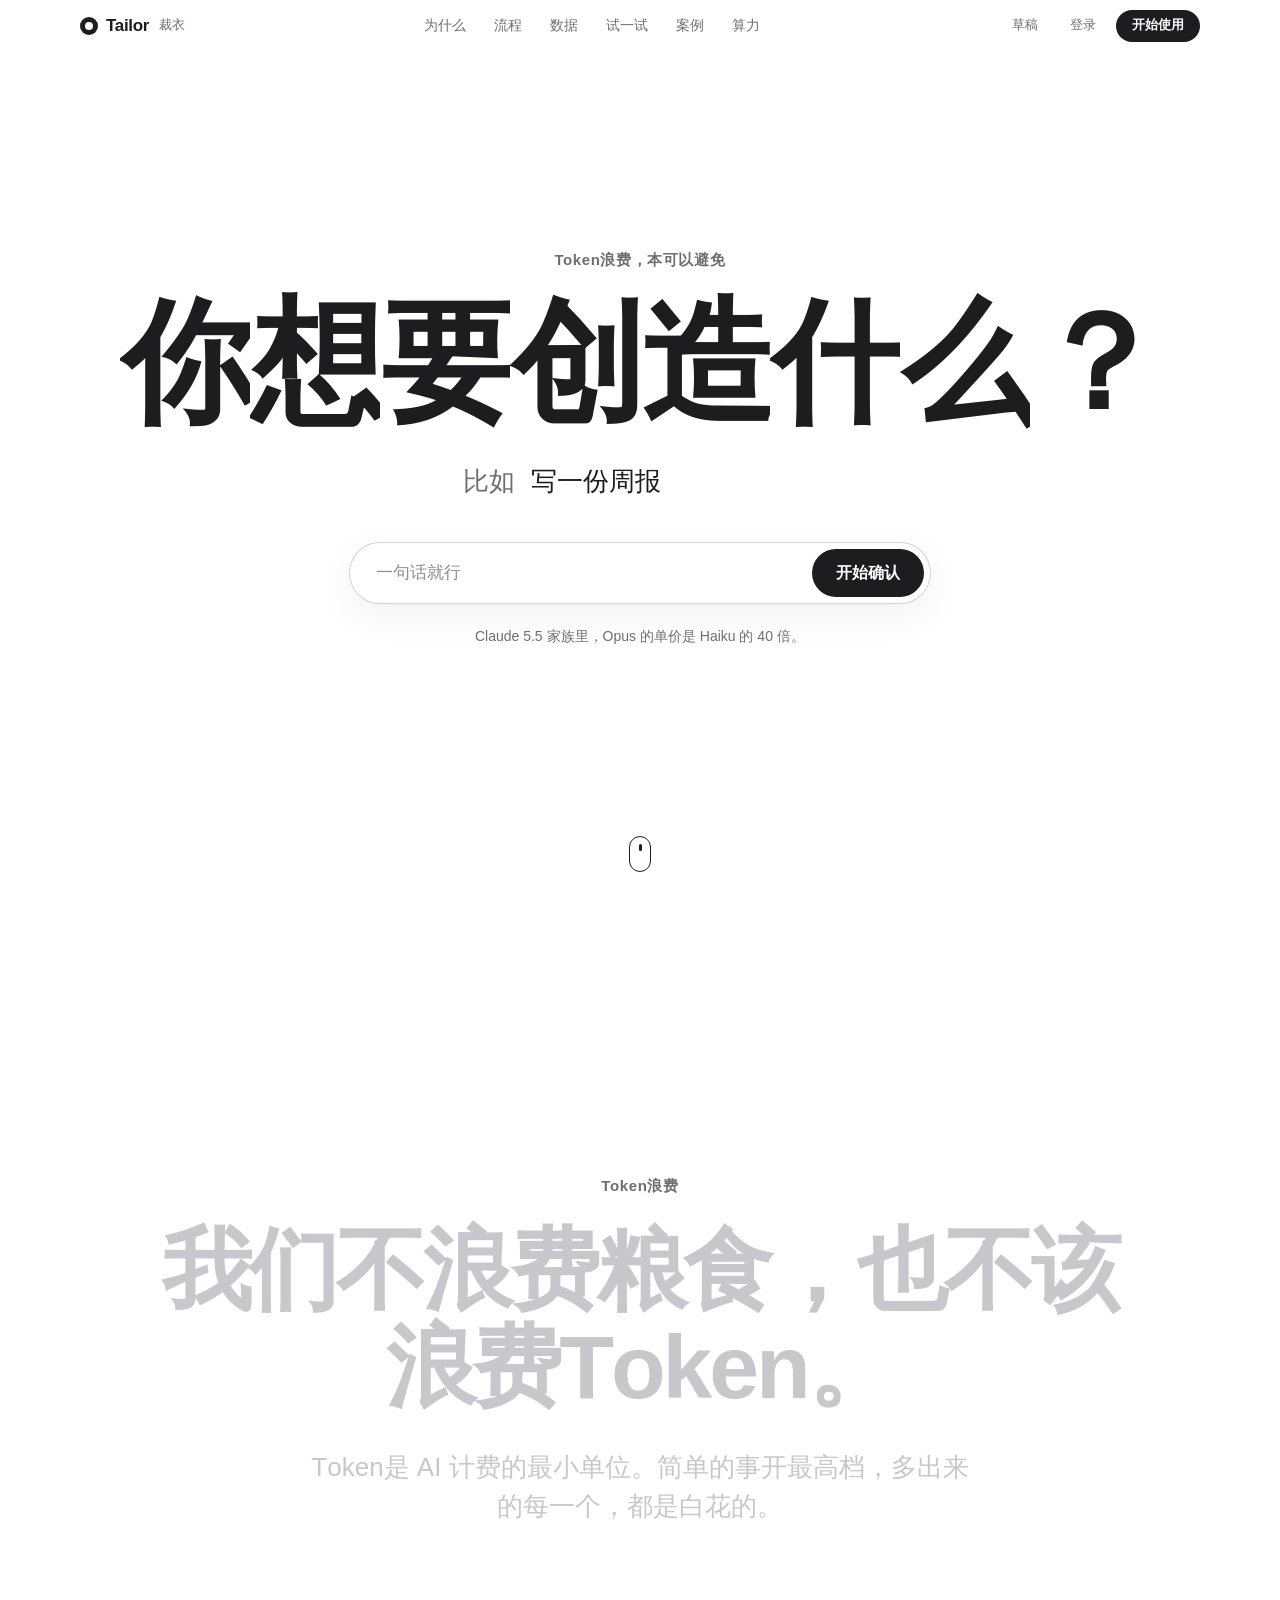
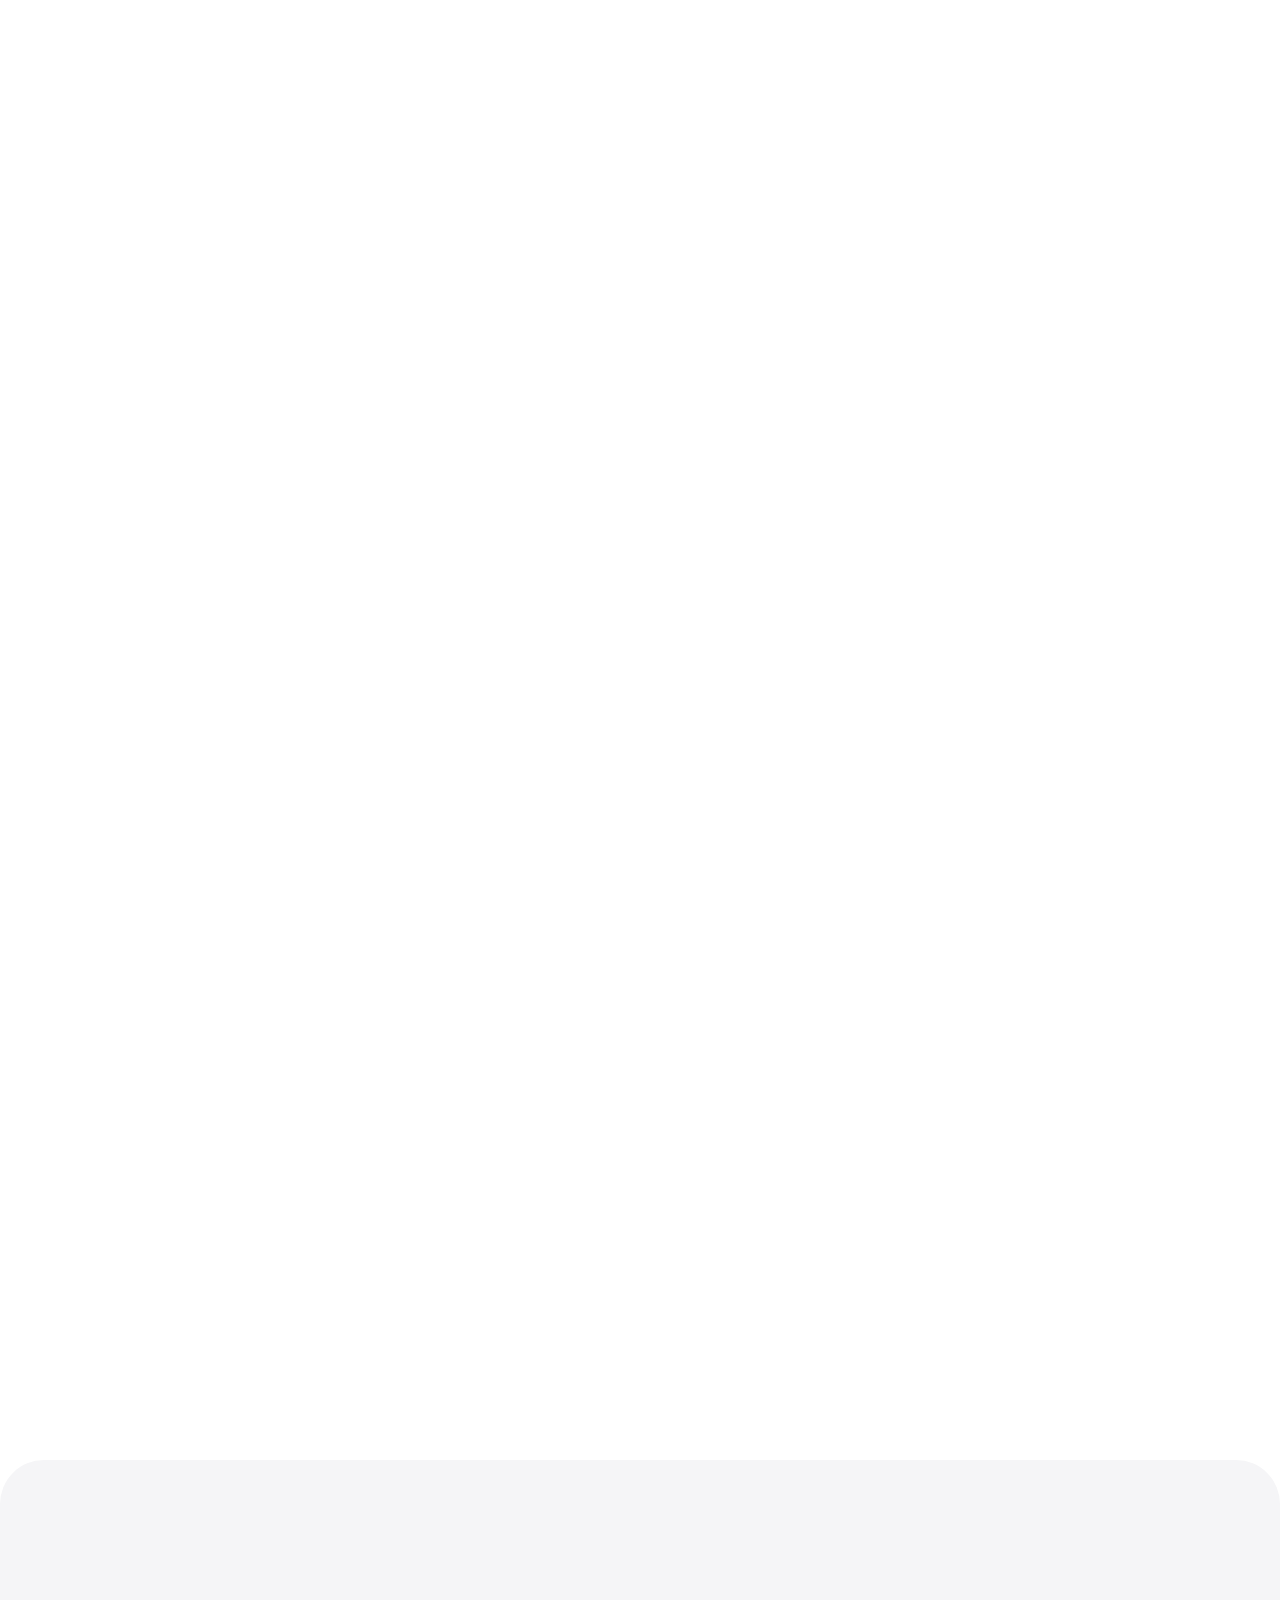
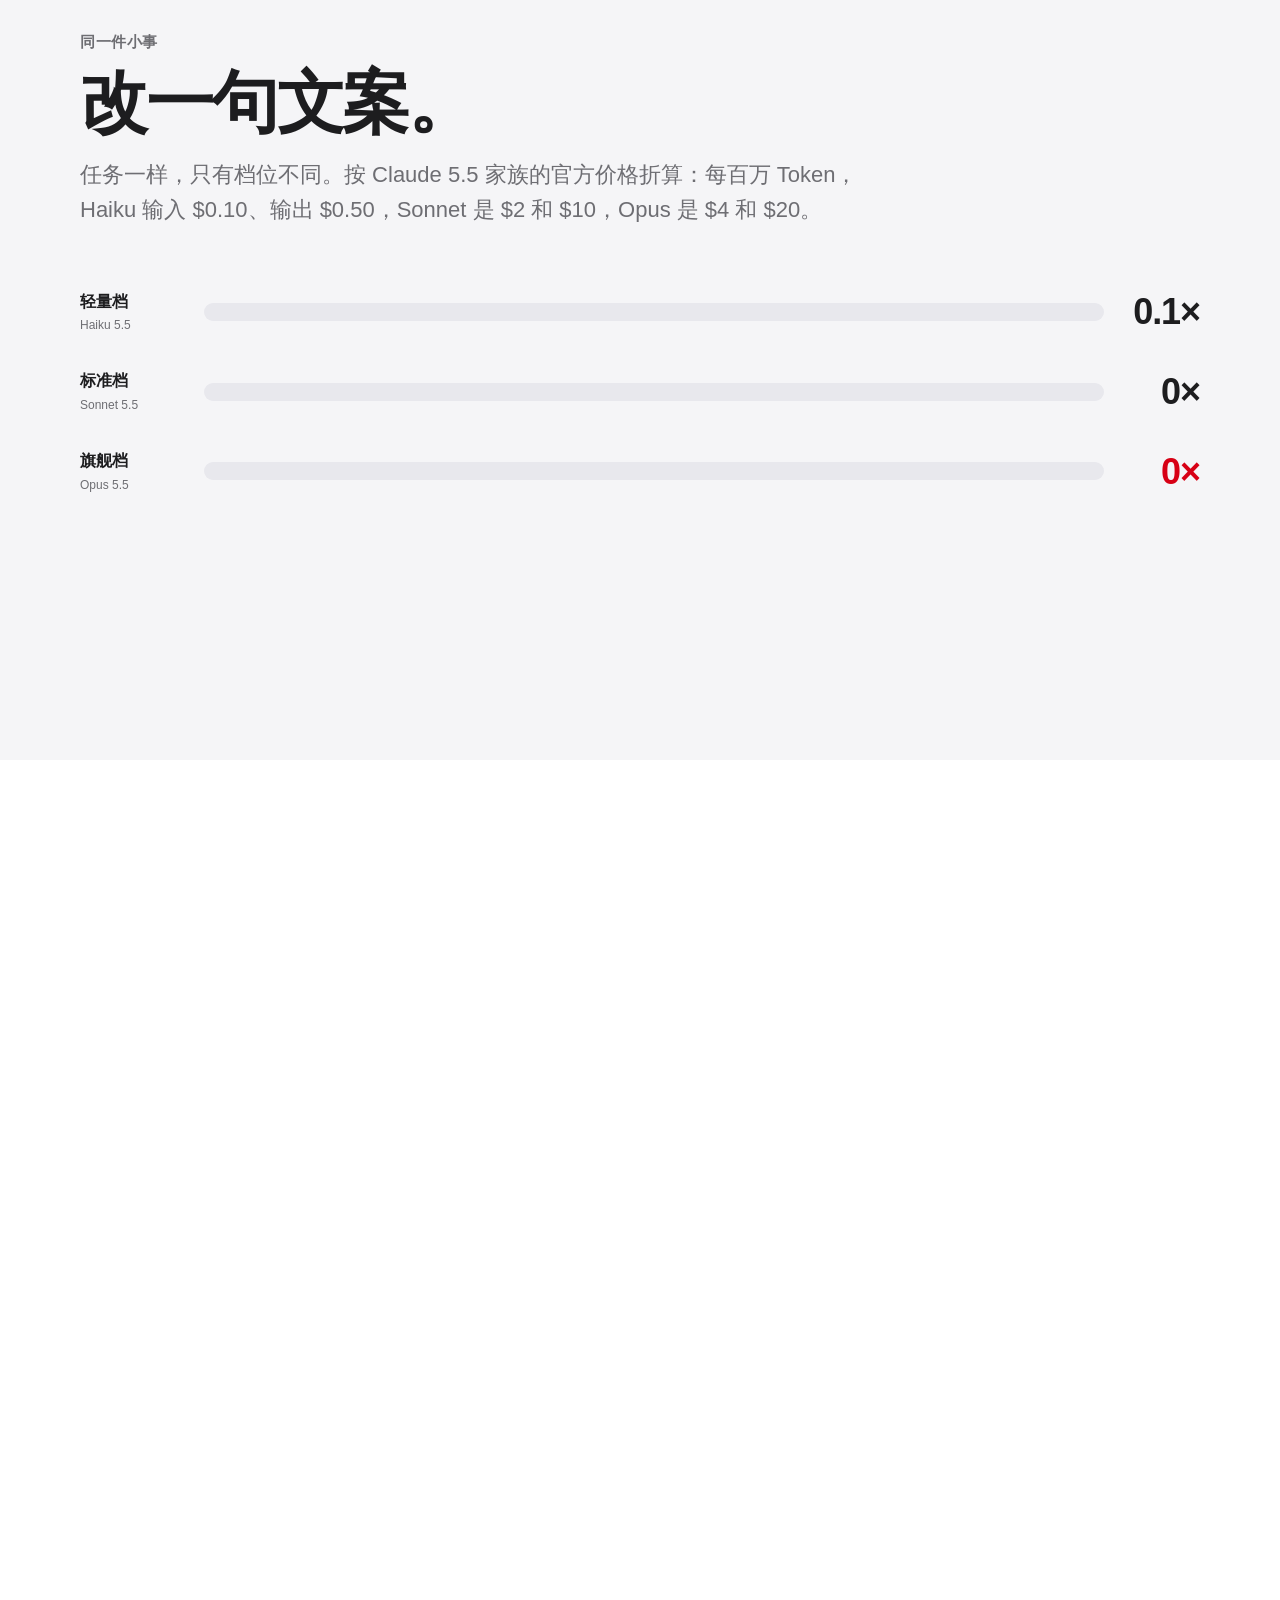
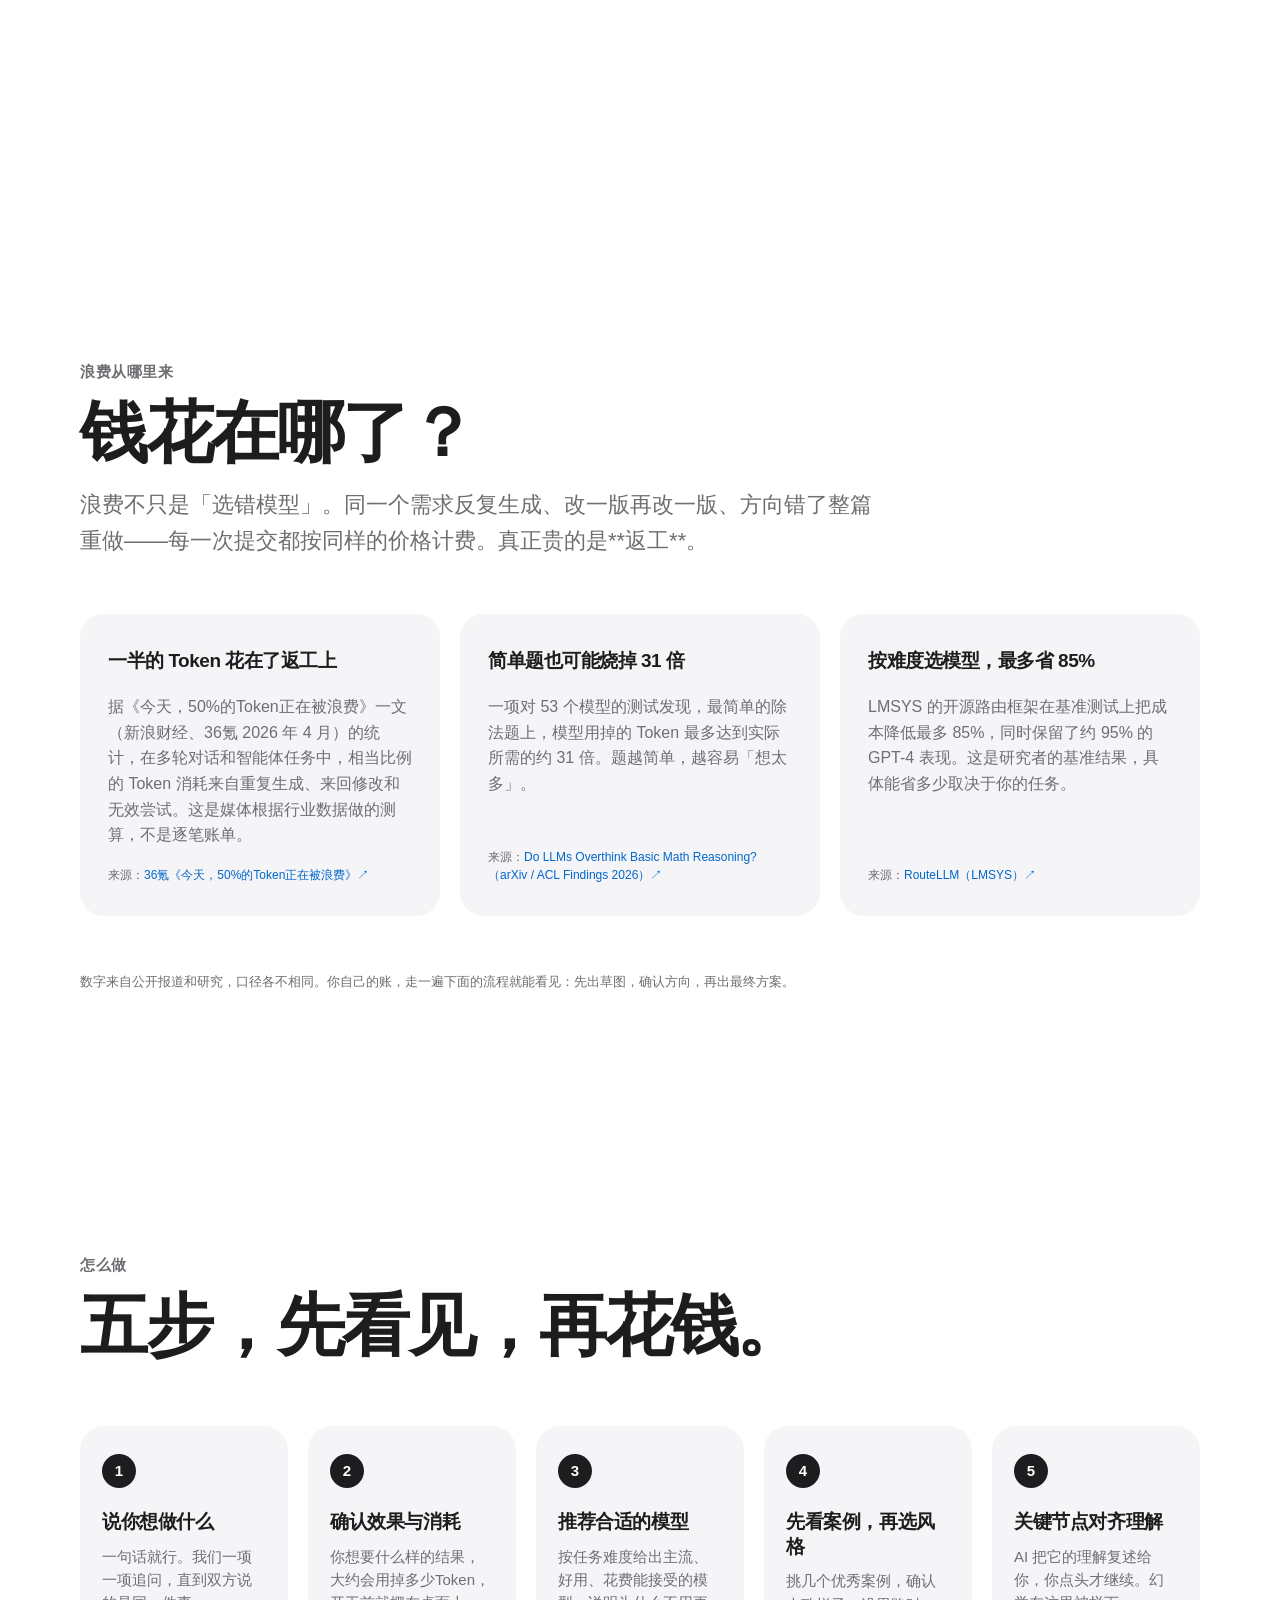
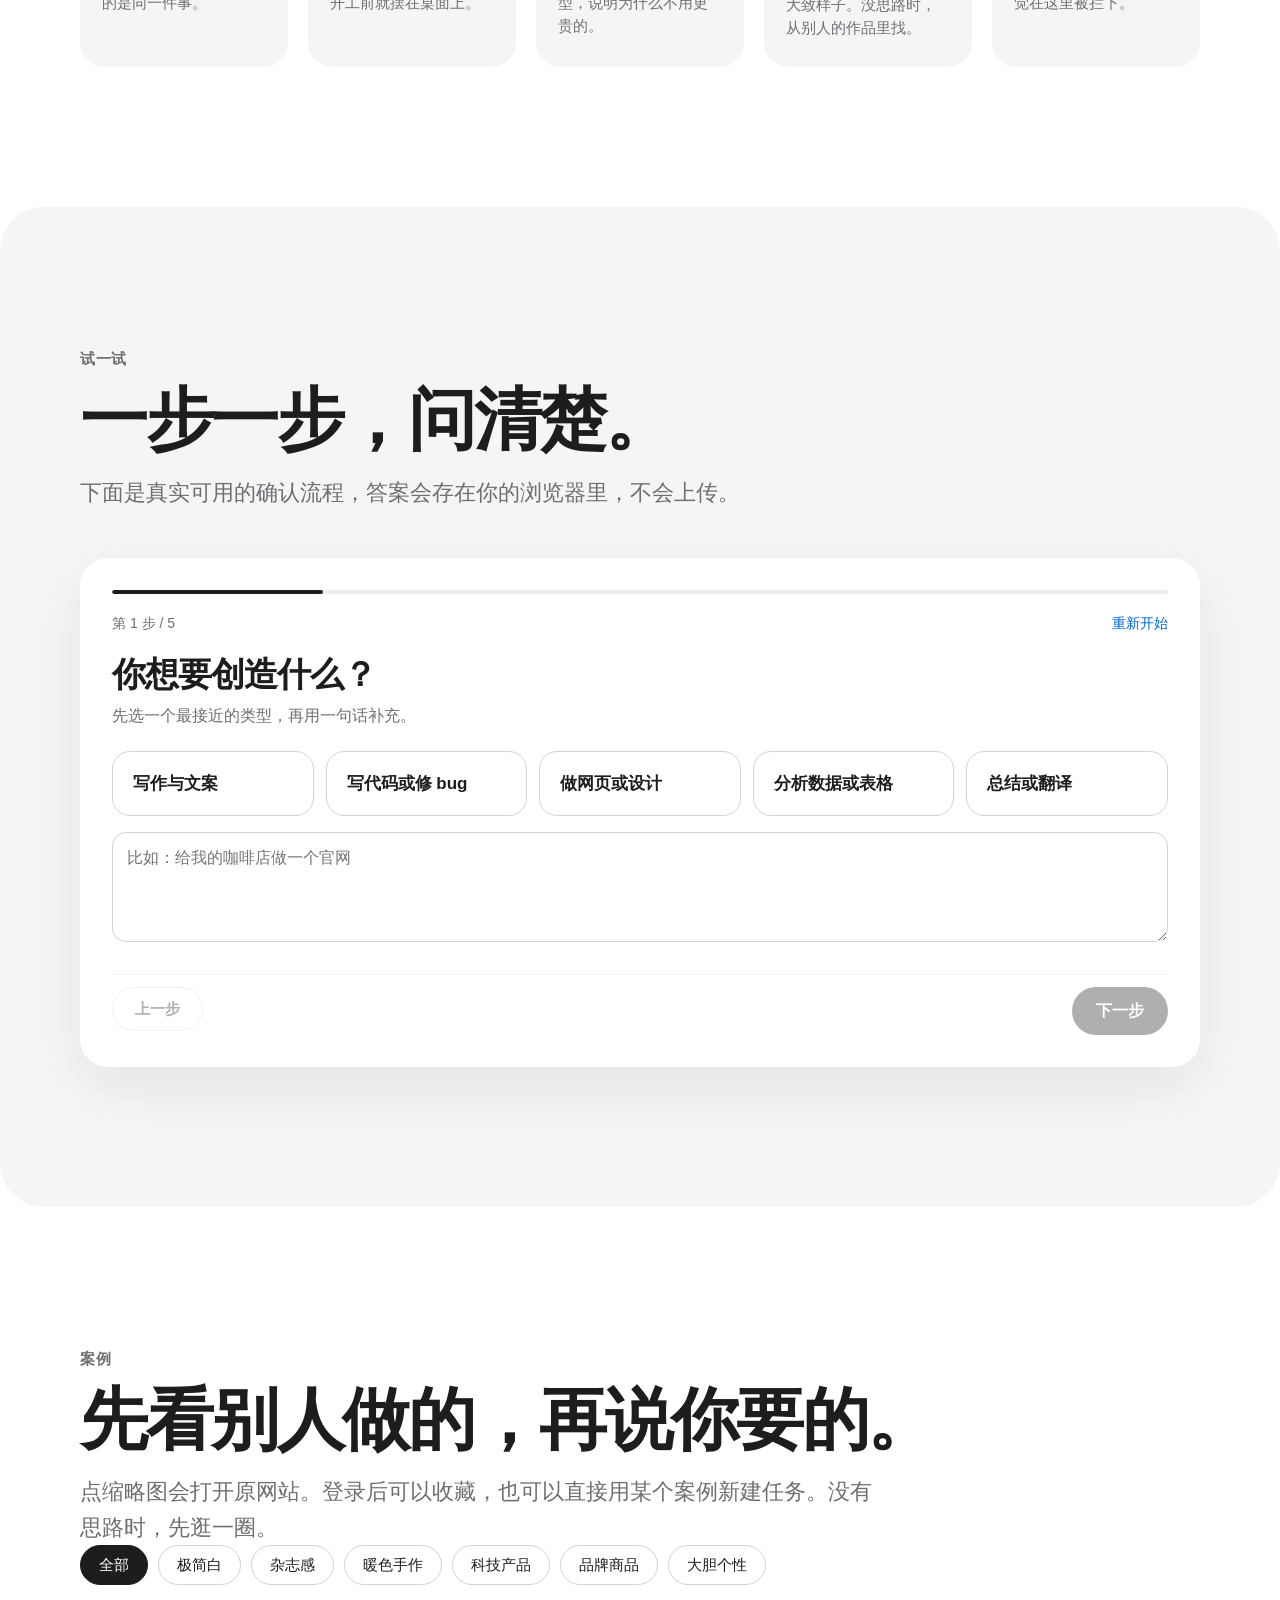
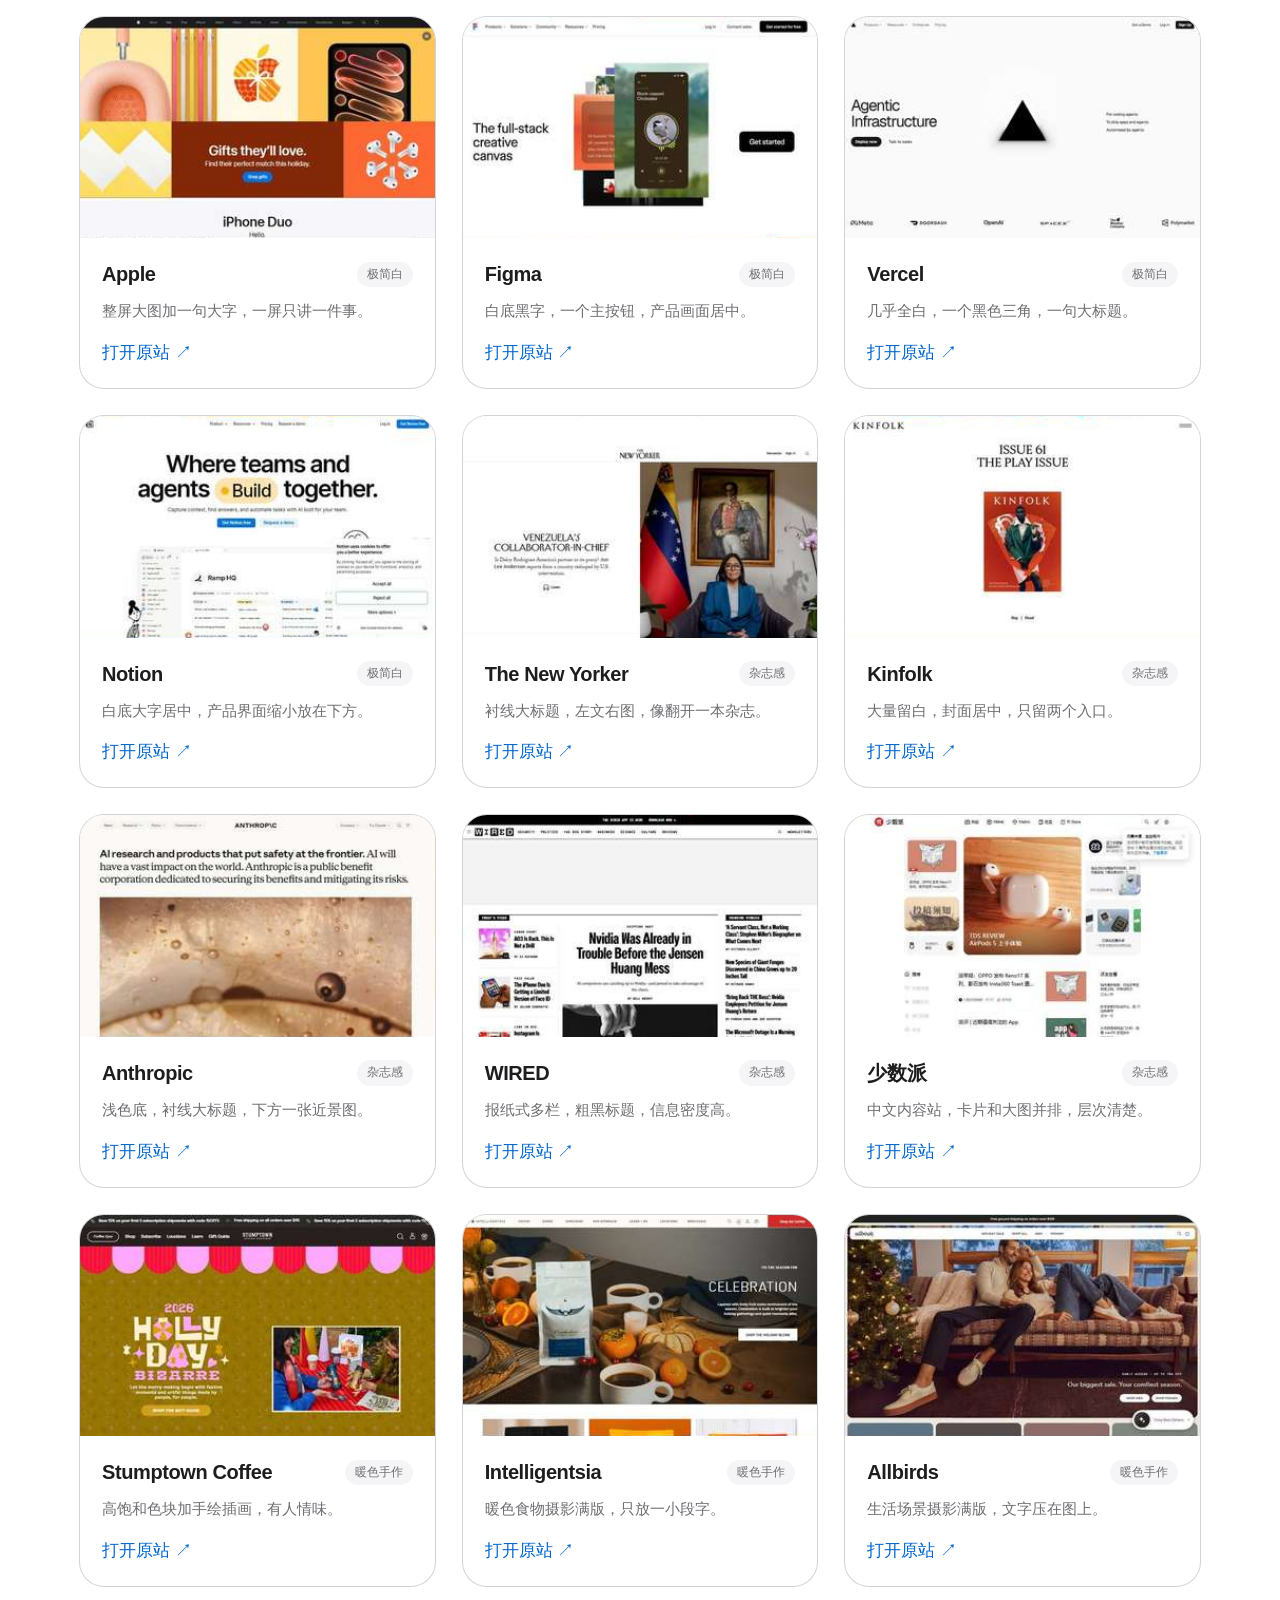
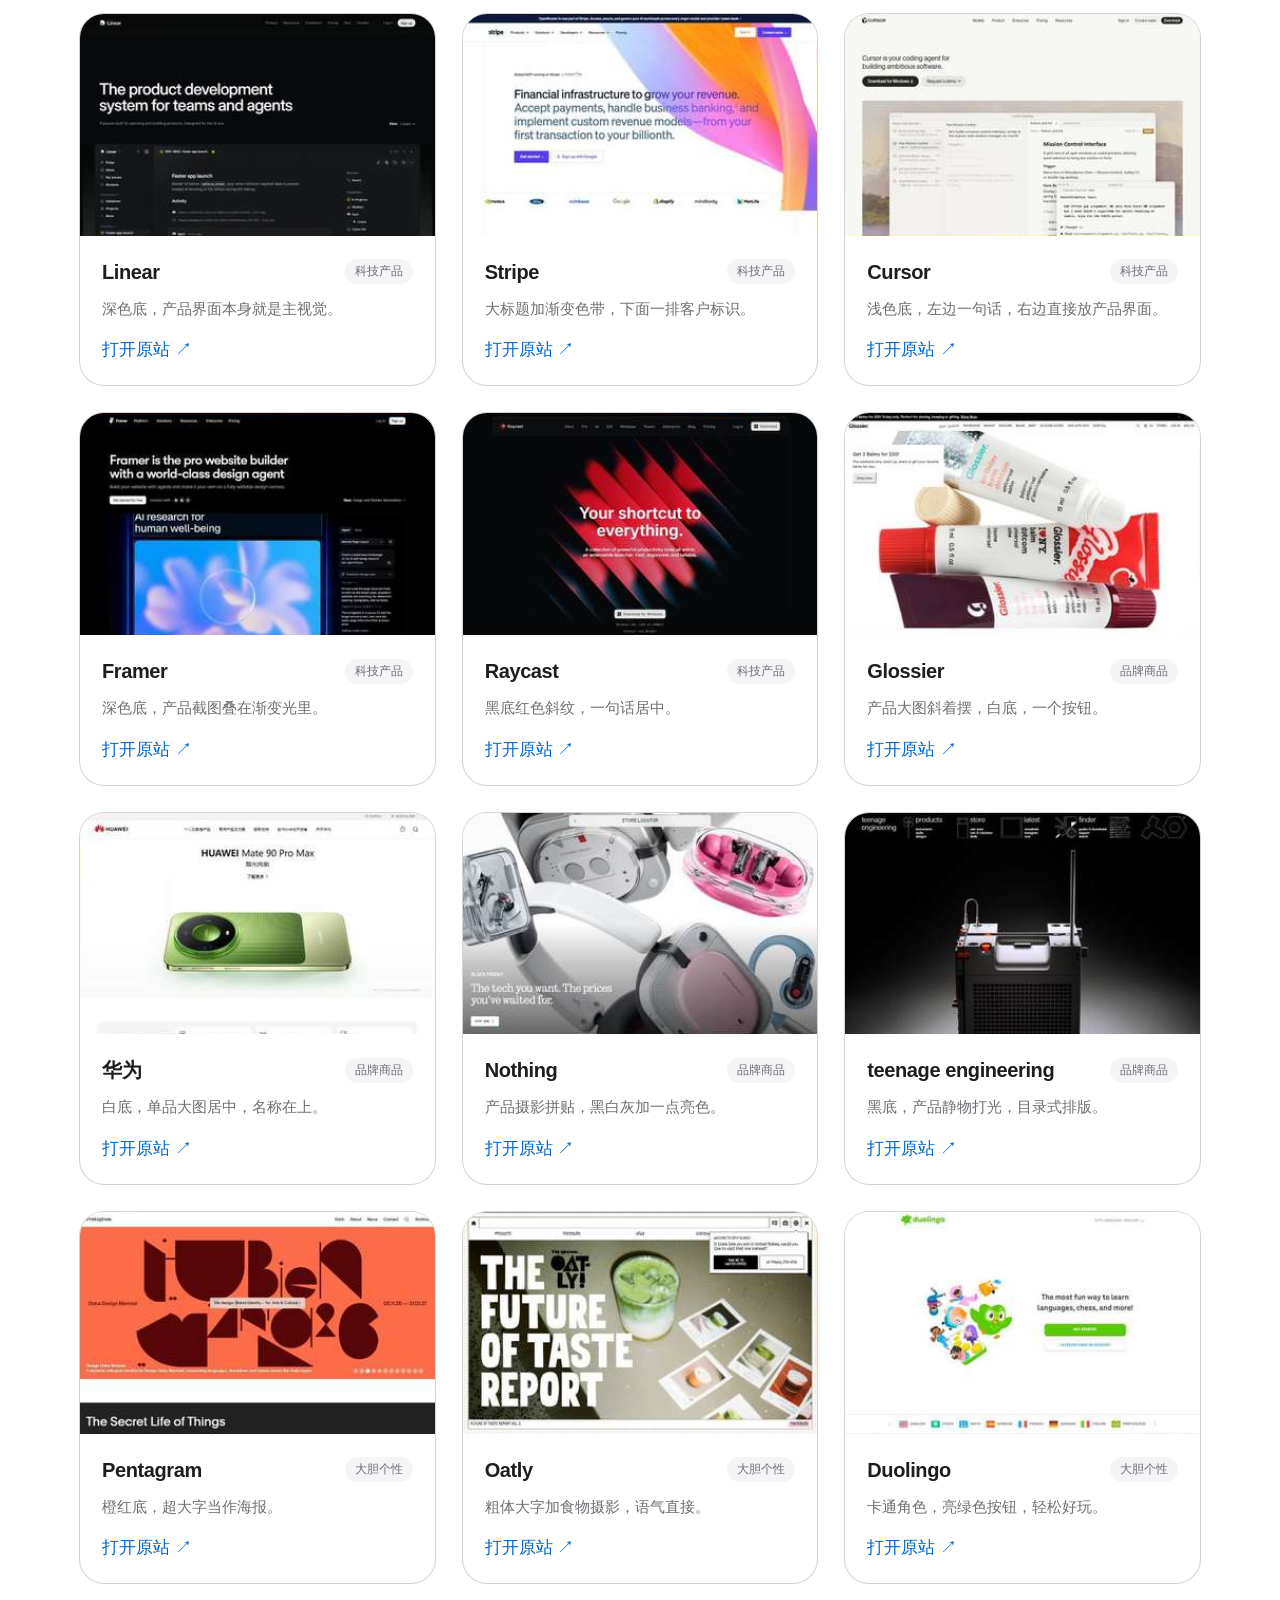
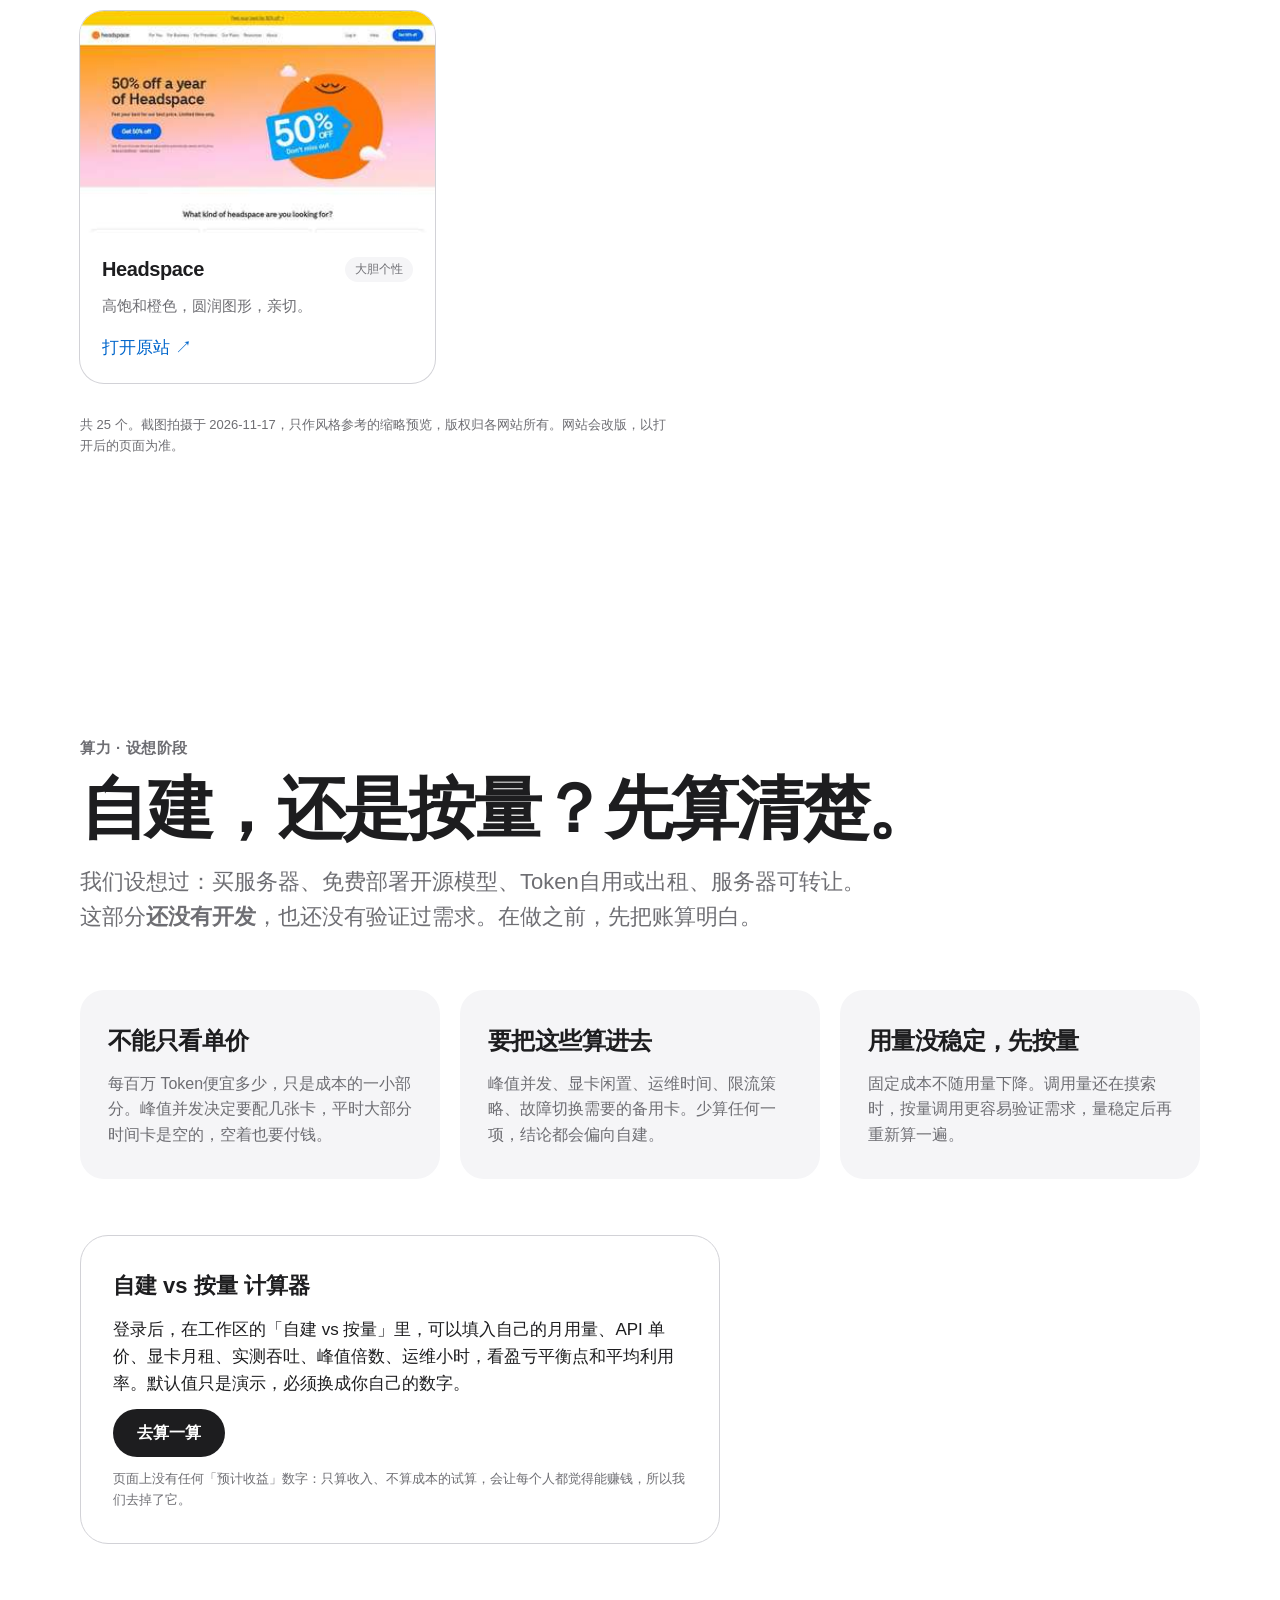
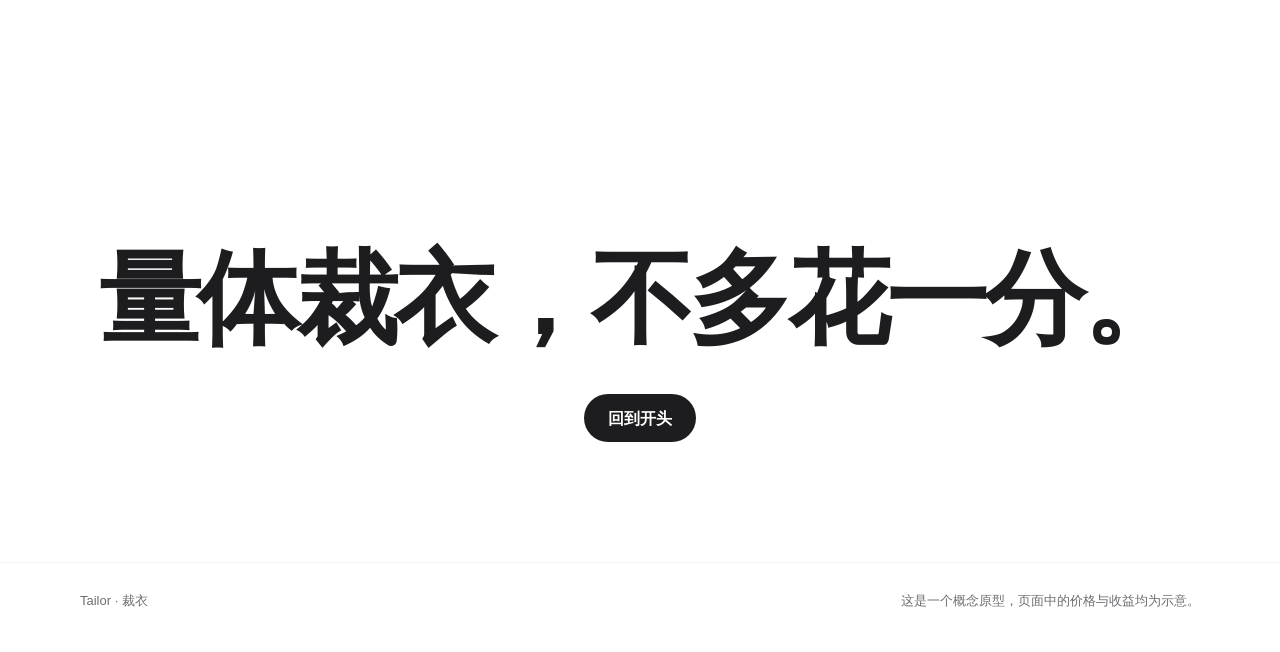
==== commit a5e777c5: "Fix: yuan pricing, realistic estimates, case ratios, user-facing data, AI interview Co-Authored-By: " ====
--- a/index.html
+++ b/index.html
@@ -78,27 +78,27 @@
 
 <section class="evidence" id="evidence" aria-labelledby="ev-h">
   <div class="wrap">
-    <p class="eyebrow">数据</p>
-    <h2 id="ev-h">浪费有多少？先说能查到的。</h2>
-    <p class="lead">「大部分 Token 都被浪费了」是常见说法。我们查了能找到的公开研究，<b>没有找到能支撑「普遍浪费 50% 以上」的权威数据</b>。下面这几条是可查的，来源和口径都写清楚。</p>
+    <p class="eyebrow">浪费从哪里来</p>
+    <h2 id="ev-h">钱花在哪了？</h2>
+    <p class="lead">浪费不只是「选错模型」。同一个需求反复生成、改一版再改一版、方向错了整篇重做——每一次提交都按同样的价格计费。真正贵的是**返工**。</p>
     <div class="cards3 ev">
       <article class="card">
-        <h3>简单题烧掉 31 倍</h3>
-        <p>一项对 53 个模型的基准测试发现，最简单的除法题上，模型用掉的 Token 最多达到实际所需的约 31 倍，并提出「过度思考分数」来衡量这种浪费。</p>
+        <h3>一半的 Token 花在了返工上</h3>
+        <p>据《今天，50%的Token正在被浪费》一文（新浪财经、36氪 2026 年 4 月）的统计，在多轮对话和智能体任务中，相当比例的 Token 消耗来自重复生成、来回修改和无效尝试。这是媒体根据行业数据做的测算，不是逐笔账单。</p>
+        <p class="src">来源：<a href="https://m.36kr.com/p/3768881965941504" target="_blank" rel="noopener noreferrer">36氪《今天，50%的Token正在被浪费》↗</a></p>
+      </article>
+      <article class="card">
+        <h3>简单题也可能烧掉 31 倍</h3>
+        <p>一项对 53 个模型的测试发现，最简单的除法题上，模型用掉的 Token 最多达到实际所需的约 31 倍。题越简单，越容易「想太多」。</p>
         <p class="src">来源：<a href="https://arxiv.org/html/2507.04023v3" target="_blank" rel="noopener noreferrer">Do LLMs Overthink Basic Math Reasoning?（arXiv / ACL Findings 2026）↗</a></p>
       </article>
       <article class="card">
-        <h3>想得越久，有时反而更错</h3>
-        <p>苹果的研究发现，在最简单的一类题上，推理链越长，准确率反而下降；只有难度中等的题，多推理才略有帮助。</p>
-        <p class="src">来源：<a href="https://ml-site.cdn-apple.com/papers/the-illusion-of-thinking.pdf" target="_blank" rel="noopener noreferrer">The Illusion of Thinking（Apple）↗</a></p>
-      </article>
-      <article class="card">
         <h3>按难度选模型，最多省 85%</h3>
-        <p>LMSYS 的开源路由框架在基准测试上把成本降低最多 85%，同时保留了约 95% 的 GPT-4 表现。这是研究者自己的基准结果，不等于你的业务能省这么多。</p>
+        <p>LMSYS 的开源路由框架在基准测试上把成本降低最多 85%，同时保留了约 95% 的 GPT-4 表现。这是研究者的基准结果，具体能省多少取决于你的任务。</p>
         <p class="src">来源：<a href="https://github.com/lm-sys/RouteLLM" target="_blank" rel="noopener noreferrer">RouteLLM（LMSYS）↗</a></p>
       </article>
     </div>
-    <p class="calc-note">这几条说明「选错档位确实会多花钱」，但都不是「浪费率 50%」的证据。网上常见的 40% 到 60% 说法出自没有方法说明的博客，我们不把它写成事实。你自己能用多少，走一遍下面的流程就知道了。</p>
+    <p class="calc-note">数字来自公开报道和研究，口径各不相同。你自己的账，走一遍下面的流程就能看见：先出草图，确认方向，再出最终方案。</p>
   </div>
 </section>
 
--- a/css/style.css
+++ b/css/style.css
@@ -1 +1 @@
-:root{--bg:#fff;--ink:#1d1d1f;--mute:#6e6e73;--line:#d2d2d7;--soft:#f5f5f7;--blue:#0066cc;--red:#d70015;--green:#1f7a3a;--font:-apple-system,BlinkMacSystemFont,"SF Pro Display","SF Pro Text","Helvetica Neue","PingFang SC","Hiragino Sans GB","Microsoft YaHei","Noto Sans SC",sans-serif;--mono:ui-monospace,SFMono-Regular,"SF Mono",Menlo,Consolas,monospace;--ease:cubic-bezier(.22,.61,.36,1);--wrap:min(1120px, calc(100vw - 48px) );--nav:52px}*,*:before,*:after{box-sizing:border-box}html{-webkit-text-size-adjust:100%;scroll-padding-top:var(--nav)}body{margin:0;background:var(--bg);color:var(--ink);font:400 17px/1.6 var(--font);-webkit-font-smoothing:antialiased;overflow-x:hidden}h1,h2,h3,p,ul,ol,figure{margin:0}ul,ol{padding:0;list-style:none}a{color:inherit;text-decoration:none}button,input,textarea{font:inherit;color:inherit}button{cursor:pointer;background:none;border:0;padding:0}img,svg{display:block;max-width:100%}[hidden]{display:none!important}.wrap{width:var(--wrap);margin-inline:auto}.sr{position:absolute;width:1px;height:1px;overflow:hidden;clip:rect(0 0 0 0);white-space:nowrap}.skip{position:fixed;left:12px;top:-60px;z-index:200;background:var(--ink);color:#fff;padding:10px 16px;border-radius:999px;transition:top .2s}.skip:focus{top:12px}:focus-visible{outline:2px solid var(--blue);outline-offset:3px;border-radius:6px}::selection{background:var(--ink);color:#fff}.eyebrow{font-size:15px;font-weight:600;color:var(--mute);letter-spacing:.04em}.lead{font-size:clamp(18px,2vw,22px);color:var(--mute);max-width:36em}h2{font-size:clamp(34px,5.6vw,68px);line-height:1.08;letter-spacing:-.035em;font-weight:700}.nav{position:fixed;inset:0 0 auto;z-index:60;height:var(--nav);display:flex;align-items:center;justify-content:space-between;padding:0 max(24px,calc((100vw - 1120px)/2));background:#ffffffb8;backdrop-filter:saturate(180%) blur(20px);-webkit-backdrop-filter:saturate(180%) blur(20px);border-bottom:1px solid transparent;transition:border-color .3s,background .3s}.nav.is-scrolled{border-bottom-color:#00000014}.brand{display:flex;align-items:center;gap:8px;font-weight:700;font-size:17px;letter-spacing:-.02em}.brand small{font-weight:500;font-size:13px;color:var(--mute);margin-left:2px}.brand-mark{width:18px;height:18px;border-radius:50%;background:var(--ink);position:relative}.brand-mark:after{content:"";position:absolute;inset:5px;border-radius:50%;background:#fff}.nav-links{display:flex;gap:28px;font-size:14px;color:var(--mute)}.nav-links a{transition:color .2s}.nav-links a:hover{color:var(--ink)}.nav-actions{display:flex;align-items:center;gap:8px}.btn-solid,.btn-pill,.btn-line{display:inline-flex;align-items:center;justify-content:center;border-radius:999px;font-weight:600;transition:transform .25s var(--ease),background .25s,color .25s,box-shadow .25s;white-space:nowrap}.btn-solid{background:var(--ink);color:#fff;padding:0 24px;height:48px;font-size:16px}.btn-solid:hover{background:#000;transform:translateY(-1px);box-shadow:0 8px 24px #0000002e}.btn-solid:active,.btn-pill:active,.btn-line:active{transform:scale(.97)}.btn-pill{background:var(--ink);color:#fff;padding:0 16px;height:32px;font-size:13px}.btn-pill:hover{background:#000}.btn-line{border:1px solid var(--line);padding:0 22px;height:44px;font-size:15px;background:#fff}.btn-line:hover{border-color:var(--ink)}.btn-line[disabled],.btn-solid[disabled]{opacity:.35;pointer-events:none}.btn-ghost{font-size:13px;padding:0 12px;height:32px;border-radius:999px;color:var(--mute);display:inline-flex;align-items:center;gap:6px;transition:background .2s,color .2s}.btn-ghost:hover{background:var(--soft);color:var(--ink)}.badge{min-width:18px;height:18px;border-radius:9px;background:var(--ink);color:#fff;font-size:11px;display:grid;place-items:center;padding:0 5px}.link{color:var(--blue);font-weight:500}.link:hover{text-decoration:underline}.curtain{position:fixed;inset:0;z-index:150;background:#fff;display:grid;place-items:center;pointer-events:none}html:not(.js) .curtain{display:none}.curtain:after{content:"\88c1\8863";font-size:clamp(40px,8vw,96px);font-weight:700;letter-spacing:-.04em}@media(max-width:820px){.nav-links{display:none}}.hero{min-height:100svh;display:flex;flex-direction:column;align-items:center;justify-content:center;text-align:center;padding:calc(var(--nav) + 40px) 24px 96px;position:relative;overflow:hidden}.hero-inner{display:flex;flex-direction:column;align-items:center;will-change:transform,opacity}.hero .eyebrow{margin-bottom:20px}.ask{font-size:clamp(32px,10.5vw,148px);line-height:1.05;letter-spacing:-.05em;font-weight:700;display:flex;flex-wrap:wrap;justify-content:center}.mask{display:inline-block;overflow:hidden;padding:.06em .01em .14em;margin:-.06em 0 -.14em}.ch{display:inline-block;will-change:transform}.roll{margin-top:28px;font-size:clamp(18px,2.3vw,26px);color:var(--mute);display:flex;gap:.6em;align-items:center;justify-content:center}.roll-win{display:inline-block;height:1.6em;overflow:hidden;text-align:left;min-width:11em}.roll-list{display:flex;flex-direction:column}.roll-list span{height:1.6em;line-height:1.6em;color:var(--ink);font-weight:500;white-space:nowrap}.prompt{margin-top:40px;display:flex;align-items:center;gap:8px;width:min(580px,100%);padding:6px 6px 6px 24px;background:#fff;border-radius:999px;box-shadow:0 0 0 1px var(--line),0 12px 40px #0000000f;transition:box-shadow .3s}.prompt:focus-within{box-shadow:0 0 0 2px var(--ink),0 16px 48px #0000001a}.prompt input{flex:1;min-width:0;border:0;outline:0;background:transparent;font-size:17px;height:44px}.prompt input::placeholder{color:#8d8d92}.fact{margin-top:22px;font-size:14px;color:var(--mute)}.cue{position:absolute;bottom:28px;left:50%;width:22px;height:36px;margin-left:-11px;border:1.5px solid var(--ink);border-radius:12px;opacity:.5}.cue span{position:absolute;left:50%;top:7px;width:3px;height:7px;margin-left:-1.5px;border-radius:2px;background:var(--ink);animation:cue 1.8s var(--ease) infinite}@keyframes cue{0%{transform:translateY(0);opacity:1}70%{transform:translateY(12px);opacity:0}to{opacity:0}}.statement{height:100svh;display:grid;place-items:center;text-align:center;padding:0 24px}.statement .eyebrow{margin-bottom:24px}.statement h2{font-size:clamp(34px,7vw,92px);max-width:11em;margin-inline:auto}.statement-sub{margin:32px auto 0;font-size:clamp(18px,2.2vw,26px);max-width:26em;line-height:1.5;font-weight:500}.w{display:inline-block;color:#c7c7cc;transition:none;white-space:pre-wrap}html:not(.js) .w{color:var(--ink)}.waste{min-height:100svh;display:grid;align-items:center;padding:96px 0;background:var(--soft);border-radius:44px 44px 0 0}.waste h2{margin:12px 0 18px}.bars{margin-top:56px;display:grid;gap:22px}.bar-row{display:grid;grid-template-columns:104px 1fr 76px;align-items:center;gap:20px}.bar-name{font-size:16px;font-weight:600}.bar-track{height:18px;border-radius:9px;background:#e8e8ed;overflow:hidden;display:block}.bar-fill{display:block;height:100%;border-radius:9px;background:var(--ink);transform-origin:left;transform:scaleX(var(--s,1));width:100%}.bar-row.is-bad .bar-fill{background:var(--red)}.bar-num{font-size:clamp(24px,3vw,36px);letter-spacing:-.03em;text-align:right;font-variant-numeric:tabular-nums}.bar-row.is-bad .bar-num{color:var(--red)}.bar-note{margin-top:36px;font-size:17px;color:var(--mute)}@media(max-width:640px){.bar-row{grid-template-columns:60px 1fr 54px;gap:12px}.roll{flex-direction:column;gap:0}.roll-win{text-align:center}.prompt{padding-left:18px}.prompt .btn-solid{padding:0 16px}}.flow,.try,.cases,.compute{padding:140px 0}.flow h2,.try h2,.cases h2,.compute h2{margin:12px 0 18px}.steps{margin-top:64px;display:grid;grid-template-columns:repeat(5,1fr);gap:20px}.step{padding:28px 22px;border-radius:24px;background:var(--soft);transition:transform .35s var(--ease),box-shadow .35s}.step:hover{transform:translateY(-4px);box-shadow:0 16px 40px #00000014}.step-n{display:grid;place-items:center;width:34px;height:34px;border-radius:50%;background:var(--ink);color:#fff;font-weight:700;font-size:15px;margin-bottom:22px}.step h3{font-size:19px;line-height:1.3;letter-spacing:-.02em;margin-bottom:10px}.step p{font-size:15px;color:var(--mute);line-height:1.55}.try{background:var(--soft);border-radius:44px}.wizard{margin-top:48px;background:#fff;border-radius:28px;padding:32px;box-shadow:0 20px 60px #00000012;min-height:420px;display:flex;flex-direction:column}.wz-progress{height:4px;background:#ececf0;border-radius:2px;overflow:hidden}.wz-progress i{display:block;height:100%;width:20%;background:var(--ink);border-radius:2px;transition:width .5s var(--ease)}.wz-head{display:flex;justify-content:space-between;margin:18px 0 8px;font-size:14px;color:var(--mute)}.wz-body{flex:1;padding:12px 0 24px}.wz-body h3{font-size:clamp(24px,3vw,34px);letter-spacing:-.03em;line-height:1.2;margin-bottom:8px}.wz-body .hint{color:var(--mute);margin-bottom:22px;font-size:16px}.wz-text{margin-top:16px;width:100%;border:1.5px solid var(--line);border-radius:18px;padding:16px 18px;min-height:110px;resize:vertical;outline:0;font-size:17px}.wz-text:focus{border-color:var(--ink)}.res-card p,.res-card li{font-size:17px}.res-card ul{display:grid;gap:6px}.res-big{font-size:clamp(26px,3.4vw,40px);font-weight:700;letter-spacing:-.03em}.wz-foot{display:flex;justify-content:space-between;gap:12px;padding-top:12px;border-top:1px solid var(--soft)}.cases-bar{margin-top:40px;display:flex;flex-wrap:wrap;gap:10px}.fbtn{padding:0 18px;height:40px;border-radius:999px;border:1.5px solid var(--line);font-size:15px;font-weight:500;transition:all .25s var(--ease)}.fbtn:hover{border-color:var(--ink)}.fbtn[aria-pressed=true]{background:var(--ink);color:#fff;border-color:var(--ink)}.case-grid{margin-top:32px;display:grid;grid-template-columns:repeat(auto-fill,minmax(320px,1fr));gap:28px}.case-card[hidden]{display:none}.case-card{border-radius:24px;background:#fff;box-shadow:0 0 0 1px var(--line);overflow:hidden;display:flex;flex-direction:column;transition:transform .4s var(--ease),box-shadow .4s}.case-card:hover{transform:translateY(-6px);box-shadow:0 0 0 1px var(--line),0 24px 60px #0000001f}.case-shot{position:relative;display:block;aspect-ratio:864/540;overflow:hidden;background:var(--soft)}.case-shot img{width:100%;height:100%;object-fit:cover;object-position:top;transition:transform .8s var(--ease)}.case-card:hover .case-shot img{transform:scale(1.04)}.case-go{position:absolute;right:14px;bottom:14px;padding:8px 14px;border-radius:999px;background:#1d1d1fe0;color:#fff;font-size:13px;opacity:0;transform:translateY(6px);transition:all .3s var(--ease)}.case-card:hover .case-go{opacity:1;transform:none}.case-meta{padding:20px 22px 22px;display:grid;gap:10px}.case-head{display:flex;align-items:center;justify-content:space-between;gap:12px}.case-head h3{font-size:20px;letter-spacing:-.02em}.case-tag{font-size:12px;padding:3px 10px;border-radius:999px;background:var(--soft);color:var(--mute);white-space:nowrap}.case-why{font-size:15px;color:var(--mute);line-height:1.5}.case-actions{display:flex;align-items:center;justify-content:space-between;gap:12px;margin-top:6px}.case-pick{height:38px;padding:0 16px;font-size:14px}.case-pick[aria-pressed=true]{background:var(--ink);color:#fff;border-color:var(--ink)}.case-note{margin-top:32px;font-size:13px;color:var(--mute);max-width:46em}.bar-name small{display:block;font-weight:400;font-size:12px;color:var(--mute);margin-top:2px}.cards3{margin:56px 0;display:grid;grid-template-columns:repeat(3,1fr);gap:20px}.card{padding:32px 28px;border-radius:24px;background:var(--soft);transition:transform .35s var(--ease),box-shadow .35s}.card:hover{transform:translateY(-4px);box-shadow:0 16px 40px #00000014}.card h3{font-size:24px;letter-spacing:-.025em;margin-bottom:10px}.card p{color:var(--mute);font-size:16px}.calc{padding:32px;border-radius:28px;border:1.5px solid var(--line);display:grid;gap:12px;max-width:640px}.calc h3{font-size:22px}.calc label{display:flex;justify-content:space-between;font-size:15px;color:var(--mute);margin-top:8px}.calc output{color:var(--ink);font-weight:600}.calc input[type=range]{width:100%;accent-color:#000}.calc-res{font-size:18px;margin-top:10px}.calc-res b{font-size:clamp(30px,4vw,46px);letter-spacing:-.03em;display:block}.calc-note{font-size:13px;color:var(--mute)}.close{padding:160px 0 120px;text-align:center}.close h2{font-size:clamp(40px,8vw,104px);margin-bottom:40px}.foot{padding:28px 0 40px;font-size:13px;color:var(--mute);border-top:1px solid var(--soft)}.foot .wrap{display:flex;justify-content:space-between;gap:16px;flex-wrap:wrap}.drawer{position:fixed;top:0;right:0;bottom:0;width:min(420px,100vw);background:#fff;z-index:90;padding:24px;display:flex;flex-direction:column;gap:16px;box-shadow:none;visibility:hidden;transform:translate(100%);transition:transform .45s var(--ease),visibility 0s .45s,box-shadow 0s .45s}.drawer.is-open{transform:none;visibility:visible;box-shadow:-20px 0 60px #0000001f;transition:transform .45s var(--ease),visibility 0s,box-shadow 0s}.drawer[hidden]{display:flex!important}.drawer-head{display:flex;justify-content:space-between;align-items:center}.drawer-head h3{font-size:22px}.note-form{display:grid;gap:10px}.note-form textarea{border:1.5px solid var(--line);border-radius:16px;padding:12px 14px;resize:vertical;outline:0}.note-form textarea:focus{border-color:var(--ink)}.note-list{overflow:auto;display:grid;gap:10px;align-content:start}.note-list li{padding:14px 16px;border-radius:16px;background:var(--soft);font-size:15px;display:grid;gap:6px}.note-list time{font-size:12px;color:var(--mute)}.note-list button{justify-self:end;font-size:13px;color:var(--red)}.scrim{position:fixed;inset:0;background:#00000040;z-index:80;opacity:0;transition:opacity .3s}.scrim.is-on{opacity:1}@media(max-width:980px){.steps{grid-template-columns:1fr 1fr}.cases-grid,.cards3{grid-template-columns:1fr}}@media(max-width:560px){.steps{grid-template-columns:1fr}.wizard{padding:22px}.flow,.try,.cases,.compute{padding:96px 0}.try{border-radius:28px}}.evidence{padding:120px 0}.evidence h2{margin:12px 0 18px}.evidence .card{display:flex;flex-direction:column;gap:8px}.evidence .card h3{font-size:19px}.evidence .src{margin-top:auto;padding-top:10px;font-size:12px;color:var(--mute);line-height:1.5}.evidence .src a{color:var(--blue)}@media(max-width:980px){.evidence{padding:96px 0}}@media(prefers-reduced-motion:reduce){*,*:before,*:after{animation-duration:.01ms!important;animation-iteration-count:1!important;transition-duration:.01ms!important;scroll-behavior:auto!important}}@media(max-width:640px){.prompt input{font-size:16px}.fact{padding:0 8px}.hero{padding-bottom:88px}}.nav.is-flat{background:#fff}.page-app{background:var(--soft)}.page-app .nav{background:#ffffffdb;border-bottom-color:#00000014}.nav-actions{position:relative}.avatar{width:24px;height:24px;border-radius:50%;background:var(--ink);color:#fff;display:inline-grid;place-items:center;font-size:12px;font-weight:700}.menu{position:absolute;right:0;top:calc(100% + 8px);min-width:220px;background:#fff;border-radius:16px;box-shadow:0 0 0 1px var(--line),0 20px 50px #0000001f;padding:8px;z-index:70}.menu[hidden]{display:none}.menu-who{padding:10px 12px;display:grid;font-size:14px}.menu-who small{color:var(--mute)}.menu button{width:100%;text-align:left;padding:10px 12px;border-radius:10px;font-size:14px}.menu button:hover{background:var(--soft)}.login{min-height:100svh;display:grid;place-items:center;padding:calc(var(--nav) + 32px) 20px 48px}.login-card{width:min(440px,100%);background:#fff;border-radius:28px;padding:36px 32px;box-shadow:0 0 0 1px var(--line),0 30px 80px #00000014}.lg-title{font-size:34px;letter-spacing:-.03em;margin:6px 0 20px}.seg{display:grid;grid-template-columns:1fr 1fr;background:var(--soft);border-radius:12px;padding:4px;margin-bottom:22px}.seg button{height:38px;border-radius:9px;font-size:15px;font-weight:600;color:var(--mute);transition:all .25s var(--ease)}.seg button[aria-selected=true]{background:#fff;color:var(--ink);box-shadow:0 1px 4px #0000001f}.field{display:grid;gap:6px;margin-bottom:16px}.field label{font-size:14px;font-weight:600}.field input,.field select,.field textarea,.wz-text,.search,.kform input,.addf input,.addf select,.note-form2 textarea,.note-form2 input,input.mini{width:100%;height:48px;border:1.5px solid var(--line);border-radius:14px;padding:0 14px;font-size:16px;outline:0;background:#fff;transition:border-color .2s}.field textarea,.wz-text,.note-form2 textarea{height:auto;padding:12px 14px;resize:vertical}.field input:focus,.field select:focus,.field textarea:focus,.wz-text:focus,.search:focus,.kform input:focus,.addf input:focus,.note-form2 textarea:focus,input.mini:focus{border-color:var(--ink)}.field-hint{color:var(--mute);font-size:13px}.field.inline{max-width:360px}.btn-solid.wide{width:100%;margin-top:6px}.form-err{color:var(--red);font-size:14px;margin:0 0 10px}.demo-note{margin-top:22px;padding:14px 16px;border-radius:14px;background:var(--soft);font-size:13px;color:var(--mute);line-height:1.6}.demo-note b{color:var(--ink)}.shell{display:grid;grid-template-columns:230px minmax(0,1fr);gap:0;min-height:100svh;padding-top:var(--nav)}.side{position:sticky;top:var(--nav);align-self:start;height:calc(100svh - var(--nav));padding:20px 14px;display:grid;align-content:start;gap:4px;border-right:1px solid rgba(0,0,0,.06);background:#fff}.side a{display:flex;align-items:center;gap:10px;padding:11px 14px;border-radius:12px;font-size:15px;font-weight:500;color:var(--mute);transition:all .2s}.side a:hover{background:var(--soft);color:var(--ink)}.side a.on{background:var(--ink);color:#fff}.ic{width:16px;height:16px;border-radius:5px;border:2px solid currentColor;display:inline-block;flex:none}.ic-plus{border-radius:50%}.ic-chip{border-radius:3px}.ic-key{border-radius:50% 50% 50% 0}.ic-note{border-radius:2px}.view{padding:36px clamp(20px,4vw,56px) 96px;max-width:1100px;width:100%;outline:0}.v-head{display:flex;align-items:flex-start;justify-content:space-between;gap:16px;margin-bottom:28px;flex-wrap:wrap}.v-head h1{font-size:clamp(28px,3.6vw,40px);letter-spacing:-.03em;line-height:1.15}.lead.small{font-size:16px;margin-top:6px}.small{font-size:13px;color:var(--mute)}.empty{padding:56px 20px;text-align:center;background:#fff;border-radius:24px;display:grid;gap:16px;justify-items:center;color:var(--mute)}.stats{display:grid;grid-template-columns:repeat(auto-fit,minmax(150px,1fr));gap:14px;margin-bottom:24px}.stats>div{background:#fff;border-radius:20px;padding:20px 22px;display:grid;gap:2px}.stats b{font-size:clamp(26px,3vw,34px);letter-spacing:-.03em}.stats span{font-size:13px;color:var(--mute)}.pill{display:inline-block;font-size:12px;padding:3px 10px;border-radius:999px;background:var(--soft);color:var(--mute);font-style:normal;white-space:nowrap}.pill.confirmed{background:#e6f1ff;color:#0a58b8}.pill.done{background:#e3f6e8;color:var(--green)}.tlist{display:grid;gap:10px}.trow{position:relative;display:flex;align-items:center;justify-content:space-between;gap:14px;background:#fff;border-radius:18px;padding:16px 20px;transition:transform .3s var(--ease),box-shadow .3s}.trow:hover{transform:translateY(-2px);box-shadow:0 12px 30px #00000014}.trow small{display:block;color:var(--mute);font-size:13px;margin-top:2px}.trow .x,.ncard .x{font-size:13px;color:var(--red);padding:4px 8px;border-radius:8px}.x:hover{background:#fdecee}.trow>.pill{margin-left:auto;margin-right:8px}.wz2-head{margin-bottom:24px}.wz2-steps{display:flex;gap:6px;flex-wrap:wrap;margin-bottom:12px}.wz2-steps span{display:inline-flex;align-items:center;gap:6px;font-size:13px;color:#a1a1a6;padding:4px 10px 4px 4px;border-radius:999px}.wz2-steps i{width:20px;height:20px;border-radius:50%;display:grid;place-items:center;font-size:11px;font-style:normal;background:#e8e8ed;color:#6e6e73}.wz2-steps .on{color:var(--ink);background:#fff;font-weight:600}.wz2-steps .on i{background:var(--ink);color:#fff}.wz2-steps .done i{background:var(--green);color:#fff}.wz2-steps .done{color:var(--mute)}@media(max-width:900px){.wz2-steps em{display:none}.wz2-steps .on em{display:inline}}.wz2-bar{height:4px;background:#e8e8ed;border-radius:2px;overflow:hidden}.wz2-bar i{display:block;height:100%;background:var(--ink);transition:width .5s var(--ease)}.wz2-body{background:#fff;border-radius:28px;padding:clamp(22px,3vw,36px);min-height:360px;display:grid;gap:16px;align-content:start}.wz2-q{font-size:clamp(26px,3.2vw,38px);letter-spacing:-.03em;line-height:1.15}.hint{color:var(--mute);font-size:16px}.hint.small{font-size:14px}.wz2-foot{display:flex;justify-content:space-between;gap:12px;margin-top:20px}.opts{display:grid;grid-template-columns:repeat(auto-fit,minmax(200px,1fr));gap:12px}.opt{text-align:left;padding:18px 20px;border-radius:18px;border:1.5px solid var(--line);background:#fff;transition:border-color .2s,transform .2s var(--ease),background .2s}.opt:hover{border-color:var(--ink);transform:translateY(-2px)}.opt[aria-pressed=true]{border-color:var(--ink);background:var(--ink);color:#fff}.opt b{display:block;font-size:17px}.opt small{display:block;margin-top:4px;font-size:13px;opacity:.7}.case-mini{display:grid;grid-template-columns:repeat(auto-fill,minmax(150px,1fr));gap:12px}.cm{border-radius:16px;overflow:hidden;border:2px solid transparent;background:var(--soft);display:grid;text-align:left;transition:all .25s var(--ease)}.cm img{width:100%;aspect-ratio:864/540;object-fit:cover;object-position:top}.cm span{padding:8px 10px;font-size:13px;font-weight:600}.cm:hover{transform:translateY(-2px)}.cm[aria-pressed=true]{border-color:var(--ink);box-shadow:0 0 0 2px var(--ink)}.result{display:grid;gap:14px}.res-card{padding:20px 22px;border-radius:20px;background:var(--soft)}.res-card h4{margin:0 0 6px;font-size:14px;color:var(--mute);font-weight:600}.res-card p{margin:4px 0}.res-big{font-size:clamp(24px,3vw,34px);font-weight:700;letter-spacing:-.03em}.warn{color:var(--red)}.alts{display:grid;gap:8px}.alts li{display:flex;justify-content:space-between;gap:10px;font-size:15px}.alts span{color:var(--mute)}.recap{display:grid;gap:0;border-radius:20px;background:var(--soft);overflow:hidden}.recap div{display:grid;grid-template-columns:110px 1fr;gap:12px;padding:14px 20px;border-bottom:1px solid rgba(0,0,0,.05)}.recap div:last-child{border:0}.recap dt{color:var(--mute);font-size:14px}.recap dd{margin:0;font-weight:500;word-break:break-word}.confirm{display:flex;gap:10px;align-items:flex-start;padding:16px 18px;border:1.5px dashed var(--line);border-radius:18px}.confirm input{margin-top:5px;width:18px;height:18px;accent-color:#000}.notice{padding:14px 18px;border-radius:16px;background:#fff8e6;font-size:14px;line-height:1.6;margin-bottom:16px}.notice.warn{background:#fff1f1;color:var(--ink)}.run-row{display:flex;gap:10px;flex-wrap:wrap}.run-out{display:grid;gap:12px}.reply{white-space:pre-wrap;word-break:break-word;font:15px/1.7 var(--font);margin:8px 0 0;max-height:420px;overflow:auto}.res-card.run h4{font-weight:500}.btn-line.sm,.btn-solid.sm{height:36px;padding:0 14px;font-size:13px}.btn-danger{height:44px;padding:0 22px;border-radius:999px;background:var(--red);color:#fff;font-weight:600}.btn-danger:hover{filter:brightness(.92)}.cases-bar{margin:0 0 16px;display:flex;flex-wrap:wrap;gap:10px}.search{max-width:360px;margin-bottom:8px;height:44px}.case-card .noimg{aspect-ratio:864/540;display:grid;place-items:center;background:var(--soft);font-size:22px;font-weight:700;padding:20px;text-align:center}.case-actions .acts{display:flex;gap:8px}.prov{margin-bottom:28px}.prov h2{font-size:22px;margin-bottom:12px;display:flex;gap:12px;align-items:baseline;flex-wrap:wrap}.tbl{width:100%;border-collapse:collapse;background:#fff;border-radius:18px;overflow:hidden;font-size:14px}.tbl th,.tbl td{padding:12px 16px;text-align:left;border-bottom:1px solid #f0f0f3;vertical-align:middle}.tbl th{font-size:12px;color:var(--mute);font-weight:600;background:#fafafc}.tbl .num{text-align:right;font-variant-numeric:tabular-nums}.tbl small{display:block;color:var(--mute);font-size:12px;margin-top:2px}.tbl em,.prov em{font-style:normal;font-size:11px;padding:1px 7px;border-radius:999px;background:#fff1d6;color:#8a5a00;margin-left:6px}.tbl .acts{display:flex;gap:8px;justify-content:flex-end;flex-wrap:wrap}.mbar{display:block;height:8px;border-radius:4px;background:#eee;min-width:80px;overflow:hidden}.mbar i{display:block;height:100%;background:var(--ink)}input.mini{width:90px;height:36px;padding:0 10px;font-size:14px;text-align:right}.table-wrap,.view>.tbl{display:block;overflow-x:auto}.view>.tbl{display:table}@media(max-width:760px){.view>.tbl,.prov .tbl,.panel .tbl{display:block;overflow-x:auto;white-space:nowrap}}.kcard{background:#fff;border-radius:22px;padding:22px 24px;margin-bottom:14px;display:grid;gap:10px}.kh{display:flex;justify-content:space-between;align-items:center;gap:10px}.kh h2{font-size:20px}.kform{display:grid;grid-template-columns:1fr 1fr auto auto auto;gap:10px;align-items:center}@media(max-width:900px){.kform{grid-template-columns:1fr}}.note-form2{background:#fff;border-radius:22px;padding:18px;display:grid;gap:12px;margin-bottom:20px}.note-form2 .row{display:flex;gap:10px}.note-form2 .row input{flex:1}.nlist{display:grid;gap:12px;grid-template-columns:repeat(auto-fill,minmax(280px,1fr))}.ncard{background:#fff;border-radius:20px;padding:18px 20px;display:grid;gap:12px;align-content:space-between}.ncard p{white-space:pre-wrap;word-break:break-word}.ncard footer{display:flex;align-items:center;gap:6px;font-size:12px;color:var(--mute)}.ncard footer span{margin-right:auto}.panel{background:#fff;border-radius:22px;padding:22px 24px;margin-bottom:16px;display:grid;gap:12px}.panel h2{font-size:18px}.panel.danger{box-shadow:0 0 0 1.5px #f3c4c9}.meter{height:12px;background:#ececf0;border-radius:6px;overflow:hidden}.meter i{display:block;height:100%;background:var(--ink)}.chart{display:flex;align-items:flex-end;gap:10px;height:150px}.chart .col{flex:1;display:grid;grid-template-rows:1fr auto;gap:6px;height:100%;text-align:center}.chart .col i{align-self:end;background:var(--ink);border-radius:6px 6px 0 0;min-height:3px}.chart .col span{font-size:11px;color:var(--mute)}.addf{display:grid;grid-template-columns:repeat(auto-fit,minmax(150px,1fr));gap:10px}.addf input,.addf select{height:44px}.stats.big{grid-template-columns:repeat(auto-fit,minmax(130px,1fr))}.toast-host{position:fixed;left:50%;bottom:28px;transform:translate(-50%);display:grid;gap:8px;z-index:300;pointer-events:none}.toast{background:#1d1d1f;color:#fff;padding:12px 22px;border-radius:999px;font-size:15px;opacity:0;transform:translateY(14px);transition:all .35s var(--ease);max-width:min(560px,92vw)}.toast.in{opacity:1;transform:none}.toast.warn{background:var(--red)}@media(max-width:820px){.shell{grid-template-columns:1fr}.side{position:fixed;inset:auto 0 0;height:auto;z-index:55;display:flex;overflow-x:auto;padding:8px 10px calc(8px + env(safe-area-inset-bottom));border-right:0;border-top:1px solid rgba(0,0,0,.08);gap:2px}.side a{flex:none;flex-direction:column;gap:3px;font-size:11px;padding:8px 12px}.view{padding-bottom:110px}.recap div{grid-template-columns:1fr;gap:2px}.nav-actions .btn-ghost span#userName{display:none}}.wz2-steps em{font-style:normal}.page-app .nav{padding:0 24px}.stats.big b{font-size:clamp(22px,2.4vw,28px)}.chart .col i{width:min(100%,44px);justify-self:center}.case-shot{background:#ececf0}.case-shot.img-fail:after,.cm.img-fail:after{content:"\622a\56fe\6ca1\52a0\8f7d\51fa\6765\ff0c\70b9\5f00\539f\7ad9\770b";position:absolute;inset:0;display:grid;place-items:center;font-size:13px;color:var(--mute);background:#ececf0;padding:12px;text-align:center}.cm{position:relative}.thumb{display:block;width:100%;aspect-ratio:864/540;background-repeat:no-repeat;background-color:#ececf0}.case-shot .thumb,.cm .thumb{position:absolute;inset:0;aspect-ratio:auto}.case-shot .case-go{z-index:2}.pill.warnp{background:#fdecee;color:var(--red)}.cur{color:var(--mute);margin-right:4px;font-size:13px}.ai-recap{display:grid;gap:10px}.ai-recap h4{margin:0}.ai-out .reply{max-height:260px}.quick{display:grid;gap:8px;background:#eef6ff}.ledger{margin-top:18px;padding:18px 20px;border-radius:20px;background:#f0f9f2;display:grid;gap:6px}.ledger h4{margin:0;font-size:14px;color:var(--mute);font-weight:600}.ledger p{margin:0}.fb{display:flex;gap:10px;align-items:center;flex-wrap:wrap;margin-top:12px}.sh-form{display:grid;grid-template-columns:repeat(auto-fit,minmax(260px,1fr));gap:4px 16px;background:#fff;border-radius:22px;padding:22px;margin-bottom:18px}.sh-res{display:grid;gap:14px;margin-bottom:16px}.res-card.v-api{background:#eef6ff}.res-card.v-self{background:#f0f9f2}.res-card.v-api h4,.res-card.v-self h4{color:var(--ink);font-size:16px}.stage{background:#fff;border-radius:24px;padding:22px 24px;margin-bottom:16px;display:grid;gap:10px}.stage h2{font-size:18px;display:flex;align-items:center;gap:10px}.sn{width:24px;height:24px;border-radius:50%;background:var(--ink);color:#fff;display:inline-grid;place-items:center;font-size:13px;font-weight:700;flex:none}.stage .feedback{border-top:1px solid #f0f0f3;padding-top:12px;margin-top:4px}.stage .feedback[hidden]{display:none}.needs{background:#fff;border-radius:22px;padding:20px 22px;display:grid;gap:10px}.needs h3{font-size:17px}.need-list{display:grid;gap:8px}.need{display:flex;gap:10px;align-items:flex-start;padding:10px 12px;border-radius:14px;background:var(--soft);cursor:pointer}.need input{margin-top:4px;width:17px;height:17px;accent-color:#000;flex:none}.need b{display:block;font-size:15px}.need small{display:block;font-size:13px;color:var(--mute);line-height:1.5}
+:root{--bg:#fff;--ink:#1d1d1f;--mute:#6e6e73;--line:#d2d2d7;--soft:#f5f5f7;--blue:#0066cc;--red:#d70015;--green:#1f7a3a;--font:-apple-system,BlinkMacSystemFont,"SF Pro Display","SF Pro Text","Helvetica Neue","PingFang SC","Hiragino Sans GB","Microsoft YaHei","Noto Sans SC",sans-serif;--mono:ui-monospace,SFMono-Regular,"SF Mono",Menlo,Consolas,monospace;--ease:cubic-bezier(.22,.61,.36,1);--wrap:min(1120px, calc(100vw - 48px) );--nav:52px}*,*:before,*:after{box-sizing:border-box}html{-webkit-text-size-adjust:100%;scroll-padding-top:var(--nav)}body{margin:0;background:var(--bg);color:var(--ink);font:400 17px/1.6 var(--font);-webkit-font-smoothing:antialiased;overflow-x:hidden}h1,h2,h3,p,ul,ol,figure{margin:0}ul,ol{padding:0;list-style:none}a{color:inherit;text-decoration:none}button,input,textarea{font:inherit;color:inherit}button{cursor:pointer;background:none;border:0;padding:0}img,svg{display:block;max-width:100%}[hidden]{display:none!important}.wrap{width:var(--wrap);margin-inline:auto}.sr{position:absolute;width:1px;height:1px;overflow:hidden;clip:rect(0 0 0 0);white-space:nowrap}.skip{position:fixed;left:12px;top:-60px;z-index:200;background:var(--ink);color:#fff;padding:10px 16px;border-radius:999px;transition:top .2s}.skip:focus{top:12px}:focus-visible{outline:2px solid var(--blue);outline-offset:3px;border-radius:6px}::selection{background:var(--ink);color:#fff}.eyebrow{font-size:15px;font-weight:600;color:var(--mute);letter-spacing:.04em}.lead{font-size:clamp(18px,2vw,22px);color:var(--mute);max-width:36em}h2{font-size:clamp(34px,5.6vw,68px);line-height:1.08;letter-spacing:-.035em;font-weight:700}.nav{position:fixed;inset:0 0 auto;z-index:60;height:var(--nav);display:flex;align-items:center;justify-content:space-between;padding:0 max(24px,calc((100vw - 1120px)/2));background:#ffffffb8;backdrop-filter:saturate(180%) blur(20px);-webkit-backdrop-filter:saturate(180%) blur(20px);border-bottom:1px solid transparent;transition:border-color .3s,background .3s}.nav.is-scrolled{border-bottom-color:#00000014}.brand{display:flex;align-items:center;gap:8px;font-weight:700;font-size:17px;letter-spacing:-.02em}.brand small{font-weight:500;font-size:13px;color:var(--mute);margin-left:2px}.brand-mark{width:18px;height:18px;border-radius:50%;background:var(--ink);position:relative}.brand-mark:after{content:"";position:absolute;inset:5px;border-radius:50%;background:#fff}.nav-links{display:flex;gap:28px;font-size:14px;color:var(--mute)}.nav-links a{transition:color .2s}.nav-links a:hover{color:var(--ink)}.nav-actions{display:flex;align-items:center;gap:8px}.btn-solid,.btn-pill,.btn-line{display:inline-flex;align-items:center;justify-content:center;border-radius:999px;font-weight:600;transition:transform .25s var(--ease),background .25s,color .25s,box-shadow .25s;white-space:nowrap}.btn-solid{background:var(--ink);color:#fff;padding:0 24px;height:48px;font-size:16px}.btn-solid:hover{background:#000;transform:translateY(-1px);box-shadow:0 8px 24px #0000002e}.btn-solid:active,.btn-pill:active,.btn-line:active{transform:scale(.97)}.btn-pill{background:var(--ink);color:#fff;padding:0 16px;height:32px;font-size:13px}.btn-pill:hover{background:#000}.btn-line{border:1px solid var(--line);padding:0 22px;height:44px;font-size:15px;background:#fff}.btn-line:hover{border-color:var(--ink)}.btn-line[disabled],.btn-solid[disabled]{opacity:.35;pointer-events:none}.btn-ghost{font-size:13px;padding:0 12px;height:32px;border-radius:999px;color:var(--mute);display:inline-flex;align-items:center;gap:6px;transition:background .2s,color .2s}.btn-ghost:hover{background:var(--soft);color:var(--ink)}.badge{min-width:18px;height:18px;border-radius:9px;background:var(--ink);color:#fff;font-size:11px;display:grid;place-items:center;padding:0 5px}.link{color:var(--blue);font-weight:500}.link:hover{text-decoration:underline}.curtain{position:fixed;inset:0;z-index:150;background:#fff;display:grid;place-items:center;pointer-events:none}html:not(.js) .curtain{display:none}.curtain:after{content:"\88c1\8863";font-size:clamp(40px,8vw,96px);font-weight:700;letter-spacing:-.04em}@media(max-width:820px){.nav-links{display:none}}.hero{min-height:100svh;display:flex;flex-direction:column;align-items:center;justify-content:center;text-align:center;padding:calc(var(--nav) + 40px) 24px 96px;position:relative;overflow:hidden}.hero-inner{display:flex;flex-direction:column;align-items:center;will-change:transform,opacity}.hero .eyebrow{margin-bottom:20px}.ask{font-size:clamp(32px,10.5vw,148px);line-height:1.05;letter-spacing:-.05em;font-weight:700;display:flex;flex-wrap:wrap;justify-content:center}.mask{display:inline-block;overflow:hidden;padding:.06em .01em .14em;margin:-.06em 0 -.14em}.ch{display:inline-block;will-change:transform}.roll{margin-top:28px;font-size:clamp(18px,2.3vw,26px);color:var(--mute);display:flex;gap:.6em;align-items:center;justify-content:center}.roll-win{display:inline-block;height:1.6em;overflow:hidden;text-align:left;min-width:11em}.roll-list{display:flex;flex-direction:column}.roll-list span{height:1.6em;line-height:1.6em;color:var(--ink);font-weight:500;white-space:nowrap}.prompt{margin-top:40px;display:flex;align-items:center;gap:8px;width:min(580px,100%);padding:6px 6px 6px 24px;background:#fff;border-radius:999px;box-shadow:0 0 0 1px var(--line),0 12px 40px #0000000f;transition:box-shadow .3s}.prompt:focus-within{box-shadow:0 0 0 2px var(--ink),0 16px 48px #0000001a}.prompt input{flex:1;min-width:0;border:0;outline:0;background:transparent;font-size:17px;height:44px}.prompt input::placeholder{color:#8d8d92}.fact{margin-top:22px;font-size:14px;color:var(--mute)}.cue{position:absolute;bottom:28px;left:50%;width:22px;height:36px;margin-left:-11px;border:1.5px solid var(--ink);border-radius:12px;opacity:.5}.cue span{position:absolute;left:50%;top:7px;width:3px;height:7px;margin-left:-1.5px;border-radius:2px;background:var(--ink);animation:cue 1.8s var(--ease) infinite}@keyframes cue{0%{transform:translateY(0);opacity:1}70%{transform:translateY(12px);opacity:0}to{opacity:0}}.statement{height:100svh;display:grid;place-items:center;text-align:center;padding:0 24px}.statement .eyebrow{margin-bottom:24px}.statement h2{font-size:clamp(34px,7vw,92px);max-width:11em;margin-inline:auto}.statement-sub{margin:32px auto 0;font-size:clamp(18px,2.2vw,26px);max-width:26em;line-height:1.5;font-weight:500}.w{display:inline-block;color:#c7c7cc;transition:none;white-space:pre-wrap}html:not(.js) .w{color:var(--ink)}.waste{min-height:100svh;display:grid;align-items:center;padding:96px 0;background:var(--soft);border-radius:44px 44px 0 0}.waste h2{margin:12px 0 18px}.bars{margin-top:56px;display:grid;gap:22px}.bar-row{display:grid;grid-template-columns:104px 1fr 76px;align-items:center;gap:20px}.bar-name{font-size:16px;font-weight:600}.bar-track{height:18px;border-radius:9px;background:#e8e8ed;overflow:hidden;display:block}.bar-fill{display:block;height:100%;border-radius:9px;background:var(--ink);transform-origin:left;transform:scaleX(var(--s,1));width:100%}.bar-row.is-bad .bar-fill{background:var(--red)}.bar-num{font-size:clamp(24px,3vw,36px);letter-spacing:-.03em;text-align:right;font-variant-numeric:tabular-nums}.bar-row.is-bad .bar-num{color:var(--red)}.bar-note{margin-top:36px;font-size:17px;color:var(--mute)}@media(max-width:640px){.bar-row{grid-template-columns:60px 1fr 54px;gap:12px}.roll{flex-direction:column;gap:0}.roll-win{text-align:center}.prompt{padding-left:18px}.prompt .btn-solid{padding:0 16px}}.flow,.try,.cases,.compute{padding:140px 0}.flow h2,.try h2,.cases h2,.compute h2{margin:12px 0 18px}.steps{margin-top:64px;display:grid;grid-template-columns:repeat(5,1fr);gap:20px}.step{padding:28px 22px;border-radius:24px;background:var(--soft);transition:transform .35s var(--ease),box-shadow .35s}.step:hover{transform:translateY(-4px);box-shadow:0 16px 40px #00000014}.step-n{display:grid;place-items:center;width:34px;height:34px;border-radius:50%;background:var(--ink);color:#fff;font-weight:700;font-size:15px;margin-bottom:22px}.step h3{font-size:19px;line-height:1.3;letter-spacing:-.02em;margin-bottom:10px}.step p{font-size:15px;color:var(--mute);line-height:1.55}.try{background:var(--soft);border-radius:44px}.wizard{margin-top:48px;background:#fff;border-radius:28px;padding:32px;box-shadow:0 20px 60px #00000012;min-height:420px;display:flex;flex-direction:column}.wz-progress{height:4px;background:#ececf0;border-radius:2px;overflow:hidden}.wz-progress i{display:block;height:100%;width:20%;background:var(--ink);border-radius:2px;transition:width .5s var(--ease)}.wz-head{display:flex;justify-content:space-between;margin:18px 0 8px;font-size:14px;color:var(--mute)}.wz-body{flex:1;padding:12px 0 24px}.wz-body h3{font-size:clamp(24px,3vw,34px);letter-spacing:-.03em;line-height:1.2;margin-bottom:8px}.wz-body .hint{color:var(--mute);margin-bottom:22px;font-size:16px}.wz-text{margin-top:16px;width:100%;border:1.5px solid var(--line);border-radius:18px;padding:16px 18px;min-height:110px;resize:vertical;outline:0;font-size:17px}.wz-text:focus{border-color:var(--ink)}.res-card p,.res-card li{font-size:17px}.res-card ul{display:grid;gap:6px}.res-big{font-size:clamp(26px,3.4vw,40px);font-weight:700;letter-spacing:-.03em}.wz-foot{display:flex;justify-content:space-between;gap:12px;padding-top:12px;border-top:1px solid var(--soft)}.cases-bar{margin-top:40px;display:flex;flex-wrap:wrap;gap:10px}.fbtn{padding:0 18px;height:40px;border-radius:999px;border:1.5px solid var(--line);font-size:15px;font-weight:500;transition:all .25s var(--ease)}.fbtn:hover{border-color:var(--ink)}.fbtn[aria-pressed=true]{background:var(--ink);color:#fff;border-color:var(--ink)}.case-grid{margin-top:32px;display:grid;grid-template-columns:repeat(auto-fill,minmax(320px,1fr));gap:28px}.case-card[hidden]{display:none}.case-card{border-radius:24px;background:#fff;box-shadow:0 0 0 1px var(--line);overflow:hidden;display:flex;flex-direction:column;transition:transform .4s var(--ease),box-shadow .4s}.case-card:hover{transform:translateY(-6px);box-shadow:0 0 0 1px var(--line),0 24px 60px #0000001f}.case-shot{position:relative;display:block;aspect-ratio:864/540;overflow:hidden;background:var(--soft)}.case-shot img{width:100%;height:100%;object-fit:cover;object-position:top;transition:transform .8s var(--ease)}.case-card:hover .case-shot img{transform:scale(1.04)}.case-go{position:absolute;right:14px;bottom:14px;padding:8px 14px;border-radius:999px;background:#1d1d1fe0;color:#fff;font-size:13px;opacity:0;transform:translateY(6px);transition:all .3s var(--ease)}.case-card:hover .case-go{opacity:1;transform:none}.case-meta{padding:20px 22px 22px;display:grid;gap:10px}.case-head{display:flex;align-items:center;justify-content:space-between;gap:12px}.case-head h3{font-size:20px;letter-spacing:-.02em}.case-tag{font-size:12px;padding:3px 10px;border-radius:999px;background:var(--soft);color:var(--mute);white-space:nowrap}.case-why{font-size:15px;color:var(--mute);line-height:1.5}.case-actions{display:flex;align-items:center;justify-content:space-between;gap:12px;margin-top:6px}.case-pick{height:38px;padding:0 16px;font-size:14px}.case-pick[aria-pressed=true]{background:var(--ink);color:#fff;border-color:var(--ink)}.case-note{margin-top:32px;font-size:13px;color:var(--mute);max-width:46em}.bar-name small{display:block;font-weight:400;font-size:12px;color:var(--mute);margin-top:2px}.cards3{margin:56px 0;display:grid;grid-template-columns:repeat(3,1fr);gap:20px}.card{padding:32px 28px;border-radius:24px;background:var(--soft);transition:transform .35s var(--ease),box-shadow .35s}.card:hover{transform:translateY(-4px);box-shadow:0 16px 40px #00000014}.card h3{font-size:24px;letter-spacing:-.025em;margin-bottom:10px}.card p{color:var(--mute);font-size:16px}.calc{padding:32px;border-radius:28px;border:1.5px solid var(--line);display:grid;gap:12px;max-width:640px}.calc h3{font-size:22px}.calc label{display:flex;justify-content:space-between;font-size:15px;color:var(--mute);margin-top:8px}.calc output{color:var(--ink);font-weight:600}.calc input[type=range]{width:100%;accent-color:#000}.calc-res{font-size:18px;margin-top:10px}.calc-res b{font-size:clamp(30px,4vw,46px);letter-spacing:-.03em;display:block}.calc-note{font-size:13px;color:var(--mute)}.close{padding:160px 0 120px;text-align:center}.close h2{font-size:clamp(40px,8vw,104px);margin-bottom:40px}.foot{padding:28px 0 40px;font-size:13px;color:var(--mute);border-top:1px solid var(--soft)}.foot .wrap{display:flex;justify-content:space-between;gap:16px;flex-wrap:wrap}.drawer{position:fixed;top:0;right:0;bottom:0;width:min(420px,100vw);background:#fff;z-index:90;padding:24px;display:flex;flex-direction:column;gap:16px;box-shadow:none;visibility:hidden;transform:translate(100%);transition:transform .45s var(--ease),visibility 0s .45s,box-shadow 0s .45s}.drawer.is-open{transform:none;visibility:visible;box-shadow:-20px 0 60px #0000001f;transition:transform .45s var(--ease),visibility 0s,box-shadow 0s}.drawer[hidden]{display:flex!important}.drawer-head{display:flex;justify-content:space-between;align-items:center}.drawer-head h3{font-size:22px}.note-form{display:grid;gap:10px}.note-form textarea{border:1.5px solid var(--line);border-radius:16px;padding:12px 14px;resize:vertical;outline:0}.note-form textarea:focus{border-color:var(--ink)}.note-list{overflow:auto;display:grid;gap:10px;align-content:start}.note-list li{padding:14px 16px;border-radius:16px;background:var(--soft);font-size:15px;display:grid;gap:6px}.note-list time{font-size:12px;color:var(--mute)}.note-list button{justify-self:end;font-size:13px;color:var(--red)}.scrim{position:fixed;inset:0;background:#00000040;z-index:80;opacity:0;transition:opacity .3s}.scrim.is-on{opacity:1}@media(max-width:980px){.steps{grid-template-columns:1fr 1fr}.cases-grid,.cards3{grid-template-columns:1fr}}@media(max-width:560px){.steps{grid-template-columns:1fr}.wizard{padding:22px}.flow,.try,.cases,.compute{padding:96px 0}.try{border-radius:28px}}.evidence{padding:120px 0}.evidence h2{margin:12px 0 18px}.evidence .card{display:flex;flex-direction:column;gap:8px}.evidence .card h3{font-size:19px}.evidence .src{margin-top:auto;padding-top:10px;font-size:12px;color:var(--mute);line-height:1.5}.evidence .src a{color:var(--blue)}@media(max-width:980px){.evidence{padding:96px 0}}@media(prefers-reduced-motion:reduce){*,*:before,*:after{animation-duration:.01ms!important;animation-iteration-count:1!important;transition-duration:.01ms!important;scroll-behavior:auto!important}}@media(max-width:640px){.prompt input{font-size:16px}.fact{padding:0 8px}.hero{padding-bottom:88px}}.nav.is-flat{background:#fff}.page-app{background:var(--soft)}.page-app .nav{background:#ffffffdb;border-bottom-color:#00000014}.nav-actions{position:relative}.avatar{width:24px;height:24px;border-radius:50%;background:var(--ink);color:#fff;display:inline-grid;place-items:center;font-size:12px;font-weight:700}.menu{position:absolute;right:0;top:calc(100% + 8px);min-width:220px;background:#fff;border-radius:16px;box-shadow:0 0 0 1px var(--line),0 20px 50px #0000001f;padding:8px;z-index:70}.menu[hidden]{display:none}.menu-who{padding:10px 12px;display:grid;font-size:14px}.menu-who small{color:var(--mute)}.menu button{width:100%;text-align:left;padding:10px 12px;border-radius:10px;font-size:14px}.menu button:hover{background:var(--soft)}.login{min-height:100svh;display:grid;place-items:center;padding:calc(var(--nav) + 32px) 20px 48px}.login-card{width:min(440px,100%);background:#fff;border-radius:28px;padding:36px 32px;box-shadow:0 0 0 1px var(--line),0 30px 80px #00000014}.lg-title{font-size:34px;letter-spacing:-.03em;margin:6px 0 20px}.seg{display:grid;grid-template-columns:1fr 1fr;background:var(--soft);border-radius:12px;padding:4px;margin-bottom:22px}.seg button{height:38px;border-radius:9px;font-size:15px;font-weight:600;color:var(--mute);transition:all .25s var(--ease)}.seg button[aria-selected=true]{background:#fff;color:var(--ink);box-shadow:0 1px 4px #0000001f}.field{display:grid;gap:6px;margin-bottom:16px}.field label{font-size:14px;font-weight:600}.field input,.field select,.field textarea,.wz-text,.search,.kform input,.addf input,.addf select,.note-form2 textarea,.note-form2 input,input.mini{width:100%;height:48px;border:1.5px solid var(--line);border-radius:14px;padding:0 14px;font-size:16px;outline:0;background:#fff;transition:border-color .2s}.field textarea,.wz-text,.note-form2 textarea{height:auto;padding:12px 14px;resize:vertical}.field input:focus,.field select:focus,.field textarea:focus,.wz-text:focus,.search:focus,.kform input:focus,.addf input:focus,.note-form2 textarea:focus,input.mini:focus{border-color:var(--ink)}.field-hint{color:var(--mute);font-size:13px}.field.inline{max-width:360px}.btn-solid.wide{width:100%;margin-top:6px}.form-err{color:var(--red);font-size:14px;margin:0 0 10px}.demo-note{margin-top:22px;padding:14px 16px;border-radius:14px;background:var(--soft);font-size:13px;color:var(--mute);line-height:1.6}.demo-note b{color:var(--ink)}.shell{display:grid;grid-template-columns:230px minmax(0,1fr);gap:0;min-height:100svh;padding-top:var(--nav)}.side{position:sticky;top:var(--nav);align-self:start;height:calc(100svh - var(--nav));padding:20px 14px;display:grid;align-content:start;gap:4px;border-right:1px solid rgba(0,0,0,.06);background:#fff}.side a{display:flex;align-items:center;gap:10px;padding:11px 14px;border-radius:12px;font-size:15px;font-weight:500;color:var(--mute);transition:all .2s}.side a:hover{background:var(--soft);color:var(--ink)}.side a.on{background:var(--ink);color:#fff}.ic{width:16px;height:16px;border-radius:5px;border:2px solid currentColor;display:inline-block;flex:none}.ic-plus{border-radius:50%}.ic-chip{border-radius:3px}.ic-key{border-radius:50% 50% 50% 0}.ic-note{border-radius:2px}.view{padding:36px clamp(20px,4vw,56px) 96px;max-width:1100px;width:100%;outline:0}.v-head{display:flex;align-items:flex-start;justify-content:space-between;gap:16px;margin-bottom:28px;flex-wrap:wrap}.v-head h1{font-size:clamp(28px,3.6vw,40px);letter-spacing:-.03em;line-height:1.15}.lead.small{font-size:16px;margin-top:6px}.small{font-size:13px;color:var(--mute)}.empty{padding:56px 20px;text-align:center;background:#fff;border-radius:24px;display:grid;gap:16px;justify-items:center;color:var(--mute)}.stats{display:grid;grid-template-columns:repeat(auto-fit,minmax(150px,1fr));gap:14px;margin-bottom:24px}.stats>div{background:#fff;border-radius:20px;padding:20px 22px;display:grid;gap:2px}.stats b{font-size:clamp(26px,3vw,34px);letter-spacing:-.03em}.stats span{font-size:13px;color:var(--mute)}.pill{display:inline-block;font-size:12px;padding:3px 10px;border-radius:999px;background:var(--soft);color:var(--mute);font-style:normal;white-space:nowrap}.pill.confirmed{background:#e6f1ff;color:#0a58b8}.pill.done{background:#e3f6e8;color:var(--green)}.tlist{display:grid;gap:10px}.trow{position:relative;display:flex;align-items:center;justify-content:space-between;gap:14px;background:#fff;border-radius:18px;padding:16px 20px;transition:transform .3s var(--ease),box-shadow .3s}.trow:hover{transform:translateY(-2px);box-shadow:0 12px 30px #00000014}.trow small{display:block;color:var(--mute);font-size:13px;margin-top:2px}.trow .x,.ncard .x{font-size:13px;color:var(--red);padding:4px 8px;border-radius:8px}.x:hover{background:#fdecee}.trow>.pill{margin-left:auto;margin-right:8px}.wz2-head{margin-bottom:24px}.wz2-steps{display:flex;gap:6px;flex-wrap:wrap;margin-bottom:12px}.wz2-steps span{display:inline-flex;align-items:center;gap:6px;font-size:13px;color:#a1a1a6;padding:4px 10px 4px 4px;border-radius:999px}.wz2-steps i{width:20px;height:20px;border-radius:50%;display:grid;place-items:center;font-size:11px;font-style:normal;background:#e8e8ed;color:#6e6e73}.wz2-steps .on{color:var(--ink);background:#fff;font-weight:600}.wz2-steps .on i{background:var(--ink);color:#fff}.wz2-steps .done i{background:var(--green);color:#fff}.wz2-steps .done{color:var(--mute)}@media(max-width:900px){.wz2-steps em{display:none}.wz2-steps .on em{display:inline}}.wz2-bar{height:4px;background:#e8e8ed;border-radius:2px;overflow:hidden}.wz2-bar i{display:block;height:100%;background:var(--ink);transition:width .5s var(--ease)}.wz2-body{background:#fff;border-radius:28px;padding:clamp(22px,3vw,36px);min-height:360px;display:grid;gap:16px;align-content:start}.wz2-q{font-size:clamp(26px,3.2vw,38px);letter-spacing:-.03em;line-height:1.15}.hint{color:var(--mute);font-size:16px}.hint.small{font-size:14px}.wz2-foot{display:flex;justify-content:space-between;gap:12px;margin-top:20px}.opts{display:grid;grid-template-columns:repeat(auto-fit,minmax(200px,1fr));gap:12px}.opt{text-align:left;padding:18px 20px;border-radius:18px;border:1.5px solid var(--line);background:#fff;transition:border-color .2s,transform .2s var(--ease),background .2s}.opt:hover{border-color:var(--ink);transform:translateY(-2px)}.opt[aria-pressed=true]{border-color:var(--ink);background:var(--ink);color:#fff}.opt b{display:block;font-size:17px}.opt small{display:block;margin-top:4px;font-size:13px;opacity:.7}.case-mini{display:grid;grid-template-columns:repeat(auto-fill,minmax(150px,1fr));gap:12px}.cm{border-radius:16px;overflow:hidden;border:2px solid transparent;background:var(--soft);display:grid;text-align:left;transition:all .25s var(--ease)}.cm img{width:100%;aspect-ratio:864/540;object-fit:cover;object-position:top}.cm span{padding:8px 10px;font-size:13px;font-weight:600}.cm:hover{transform:translateY(-2px)}.cm[aria-pressed=true]{border-color:var(--ink);box-shadow:0 0 0 2px var(--ink)}.result{display:grid;gap:14px}.res-card{padding:20px 22px;border-radius:20px;background:var(--soft)}.res-card h4{margin:0 0 6px;font-size:14px;color:var(--mute);font-weight:600}.res-card p{margin:4px 0}.res-big{font-size:clamp(24px,3vw,34px);font-weight:700;letter-spacing:-.03em}.warn{color:var(--red)}.alts{display:grid;gap:8px}.alts li{display:flex;justify-content:space-between;gap:10px;font-size:15px}.alts span{color:var(--mute)}.recap{display:grid;gap:0;border-radius:20px;background:var(--soft);overflow:hidden}.recap div{display:grid;grid-template-columns:110px 1fr;gap:12px;padding:14px 20px;border-bottom:1px solid rgba(0,0,0,.05)}.recap div:last-child{border:0}.recap dt{color:var(--mute);font-size:14px}.recap dd{margin:0;font-weight:500;word-break:break-word}.confirm{display:flex;gap:10px;align-items:flex-start;padding:16px 18px;border:1.5px dashed var(--line);border-radius:18px}.confirm input{margin-top:5px;width:18px;height:18px;accent-color:#000}.notice{padding:14px 18px;border-radius:16px;background:#fff8e6;font-size:14px;line-height:1.6;margin-bottom:16px}.notice.warn{background:#fff1f1;color:var(--ink)}.run-row{display:flex;gap:10px;flex-wrap:wrap}.run-out{display:grid;gap:12px}.reply{white-space:pre-wrap;word-break:break-word;font:15px/1.7 var(--font);margin:8px 0 0;max-height:420px;overflow:auto}.res-card.run h4{font-weight:500}.btn-line.sm,.btn-solid.sm{height:36px;padding:0 14px;font-size:13px}.btn-danger{height:44px;padding:0 22px;border-radius:999px;background:var(--red);color:#fff;font-weight:600}.btn-danger:hover{filter:brightness(.92)}.cases-bar{margin:0 0 16px;display:flex;flex-wrap:wrap;gap:10px}.search{max-width:360px;margin-bottom:8px;height:44px}.case-card .noimg{aspect-ratio:864/540;display:grid;place-items:center;background:var(--soft);font-size:22px;font-weight:700;padding:20px;text-align:center}.case-actions .acts{display:flex;gap:8px}.prov{margin-bottom:28px}.prov h2{font-size:22px;margin-bottom:12px;display:flex;gap:12px;align-items:baseline;flex-wrap:wrap}.tbl{width:100%;border-collapse:collapse;background:#fff;border-radius:18px;overflow:hidden;font-size:14px}.tbl th,.tbl td{padding:12px 16px;text-align:left;border-bottom:1px solid #f0f0f3;vertical-align:middle}.tbl th{font-size:12px;color:var(--mute);font-weight:600;background:#fafafc}.tbl .num{text-align:right;font-variant-numeric:tabular-nums}.tbl small{display:block;color:var(--mute);font-size:12px;margin-top:2px}.tbl em,.prov em{font-style:normal;font-size:11px;padding:1px 7px;border-radius:999px;background:#fff1d6;color:#8a5a00;margin-left:6px}.tbl .acts{display:flex;gap:8px;justify-content:flex-end;flex-wrap:wrap}.mbar{display:block;height:8px;border-radius:4px;background:#eee;min-width:80px;overflow:hidden}.mbar i{display:block;height:100%;background:var(--ink)}input.mini{width:90px;height:36px;padding:0 10px;font-size:14px;text-align:right}.table-wrap,.view>.tbl{display:block;overflow-x:auto}.view>.tbl{display:table}@media(max-width:760px){.view>.tbl,.prov .tbl,.panel .tbl{display:block;overflow-x:auto;white-space:nowrap}}.kcard{background:#fff;border-radius:22px;padding:22px 24px;margin-bottom:14px;display:grid;gap:10px}.kh{display:flex;justify-content:space-between;align-items:center;gap:10px}.kh h2{font-size:20px}.kform{display:grid;grid-template-columns:1fr 1fr auto auto auto;gap:10px;align-items:center}@media(max-width:900px){.kform{grid-template-columns:1fr}}.note-form2{background:#fff;border-radius:22px;padding:18px;display:grid;gap:12px;margin-bottom:20px}.note-form2 .row{display:flex;gap:10px}.note-form2 .row input{flex:1}.nlist{display:grid;gap:12px;grid-template-columns:repeat(auto-fill,minmax(280px,1fr))}.ncard{background:#fff;border-radius:20px;padding:18px 20px;display:grid;gap:12px;align-content:space-between}.ncard p{white-space:pre-wrap;word-break:break-word}.ncard footer{display:flex;align-items:center;gap:6px;font-size:12px;color:var(--mute)}.ncard footer span{margin-right:auto}.panel{background:#fff;border-radius:22px;padding:22px 24px;margin-bottom:16px;display:grid;gap:12px}.panel h2{font-size:18px}.panel.danger{box-shadow:0 0 0 1.5px #f3c4c9}.meter{height:12px;background:#ececf0;border-radius:6px;overflow:hidden}.meter i{display:block;height:100%;background:var(--ink)}.chart{display:flex;align-items:flex-end;gap:10px;height:150px}.chart .col{flex:1;display:grid;grid-template-rows:1fr auto;gap:6px;height:100%;text-align:center}.chart .col i{align-self:end;background:var(--ink);border-radius:6px 6px 0 0;min-height:3px}.chart .col span{font-size:11px;color:var(--mute)}.addf{display:grid;grid-template-columns:repeat(auto-fit,minmax(150px,1fr));gap:10px}.addf input,.addf select{height:44px}.stats.big{grid-template-columns:repeat(auto-fit,minmax(130px,1fr))}.toast-host{position:fixed;left:50%;bottom:28px;transform:translate(-50%);display:grid;gap:8px;z-index:300;pointer-events:none}.toast{background:#1d1d1f;color:#fff;padding:12px 22px;border-radius:999px;font-size:15px;opacity:0;transform:translateY(14px);transition:all .35s var(--ease);max-width:min(560px,92vw)}.toast.in{opacity:1;transform:none}.toast.warn{background:var(--red)}@media(max-width:820px){.shell{grid-template-columns:1fr}.side{position:fixed;inset:auto 0 0;height:auto;z-index:55;display:flex;overflow-x:auto;padding:8px 10px calc(8px + env(safe-area-inset-bottom));border-right:0;border-top:1px solid rgba(0,0,0,.08);gap:2px}.side a{flex:none;flex-direction:column;gap:3px;font-size:11px;padding:8px 12px}.view{padding-bottom:110px}.recap div{grid-template-columns:1fr;gap:2px}.nav-actions .btn-ghost span#userName{display:none}}.wz2-steps em{font-style:normal}.page-app .nav{padding:0 24px}.stats.big b{font-size:clamp(22px,2.4vw,28px)}.chart .col i{width:min(100%,44px);justify-self:center}.case-shot{background:#ececf0}.case-shot.img-fail:after,.cm.img-fail:after{content:"\622a\56fe\6ca1\52a0\8f7d\51fa\6765\ff0c\70b9\5f00\539f\7ad9\770b";position:absolute;inset:0;display:grid;place-items:center;font-size:13px;color:var(--mute);background:#ececf0;padding:12px;text-align:center}.cm{position:relative}.thumb{display:block;width:100%;aspect-ratio:864/540;background-repeat:no-repeat;background-color:#ececf0}.case-shot .thumb{position:absolute;inset:0;aspect-ratio:auto}.cm .thumb{position:relative;aspect-ratio:864/540;border-radius:0}.case-shot .case-go{z-index:2}.pill.warnp{background:#fdecee;color:var(--red)}.cur{color:var(--mute);margin-right:4px;font-size:13px}.ai-recap{display:grid;gap:10px}.ai-recap h4{margin:0}.ai-out .reply{max-height:260px}.quick{display:grid;gap:8px;background:#eef6ff}.ledger{margin-top:18px;padding:18px 20px;border-radius:20px;background:#f0f9f2;display:grid;gap:6px}.ledger h4{margin:0;font-size:14px;color:var(--mute);font-weight:600}.ledger p{margin:0}.fb{display:flex;gap:10px;align-items:center;flex-wrap:wrap;margin-top:12px}.sh-form{display:grid;grid-template-columns:repeat(auto-fit,minmax(260px,1fr));gap:4px 16px;background:#fff;border-radius:22px;padding:22px;margin-bottom:18px}.sh-res{display:grid;gap:14px;margin-bottom:16px}.res-card.v-api{background:#eef6ff}.res-card.v-self{background:#f0f9f2}.res-card.v-api h4,.res-card.v-self h4{color:var(--ink);font-size:16px}.stage{background:#fff;border-radius:24px;padding:22px 24px;margin-bottom:16px;display:grid;gap:10px}.stage h2{font-size:18px;display:flex;align-items:center;gap:10px}.sn{width:24px;height:24px;border-radius:50%;background:var(--ink);color:#fff;display:inline-grid;place-items:center;font-size:13px;font-weight:700;flex:none}.stage .feedback{border-top:1px solid #f0f0f3;padding-top:12px;margin-top:4px}.stage .feedback[hidden]{display:none}.needs{background:#fff;border-radius:22px;padding:20px 22px;display:grid;gap:10px}.needs h3{font-size:17px}.need-list{display:grid;gap:8px}.need{display:flex;gap:10px;align-items:flex-start;padding:10px 12px;border-radius:14px;background:var(--soft);cursor:pointer}.need input{margin-top:4px;width:17px;height:17px;accent-color:#000;flex:none}.need b{display:block;font-size:15px}.need small{display:block;font-size:13px;color:var(--mute);line-height:1.5}.interview{background:#fff;border-radius:22px;padding:20px 22px;display:grid;gap:10px}.interview h3{font-size:17px}.iv-list{display:grid;gap:10px}.iv-list .field{margin:0}
